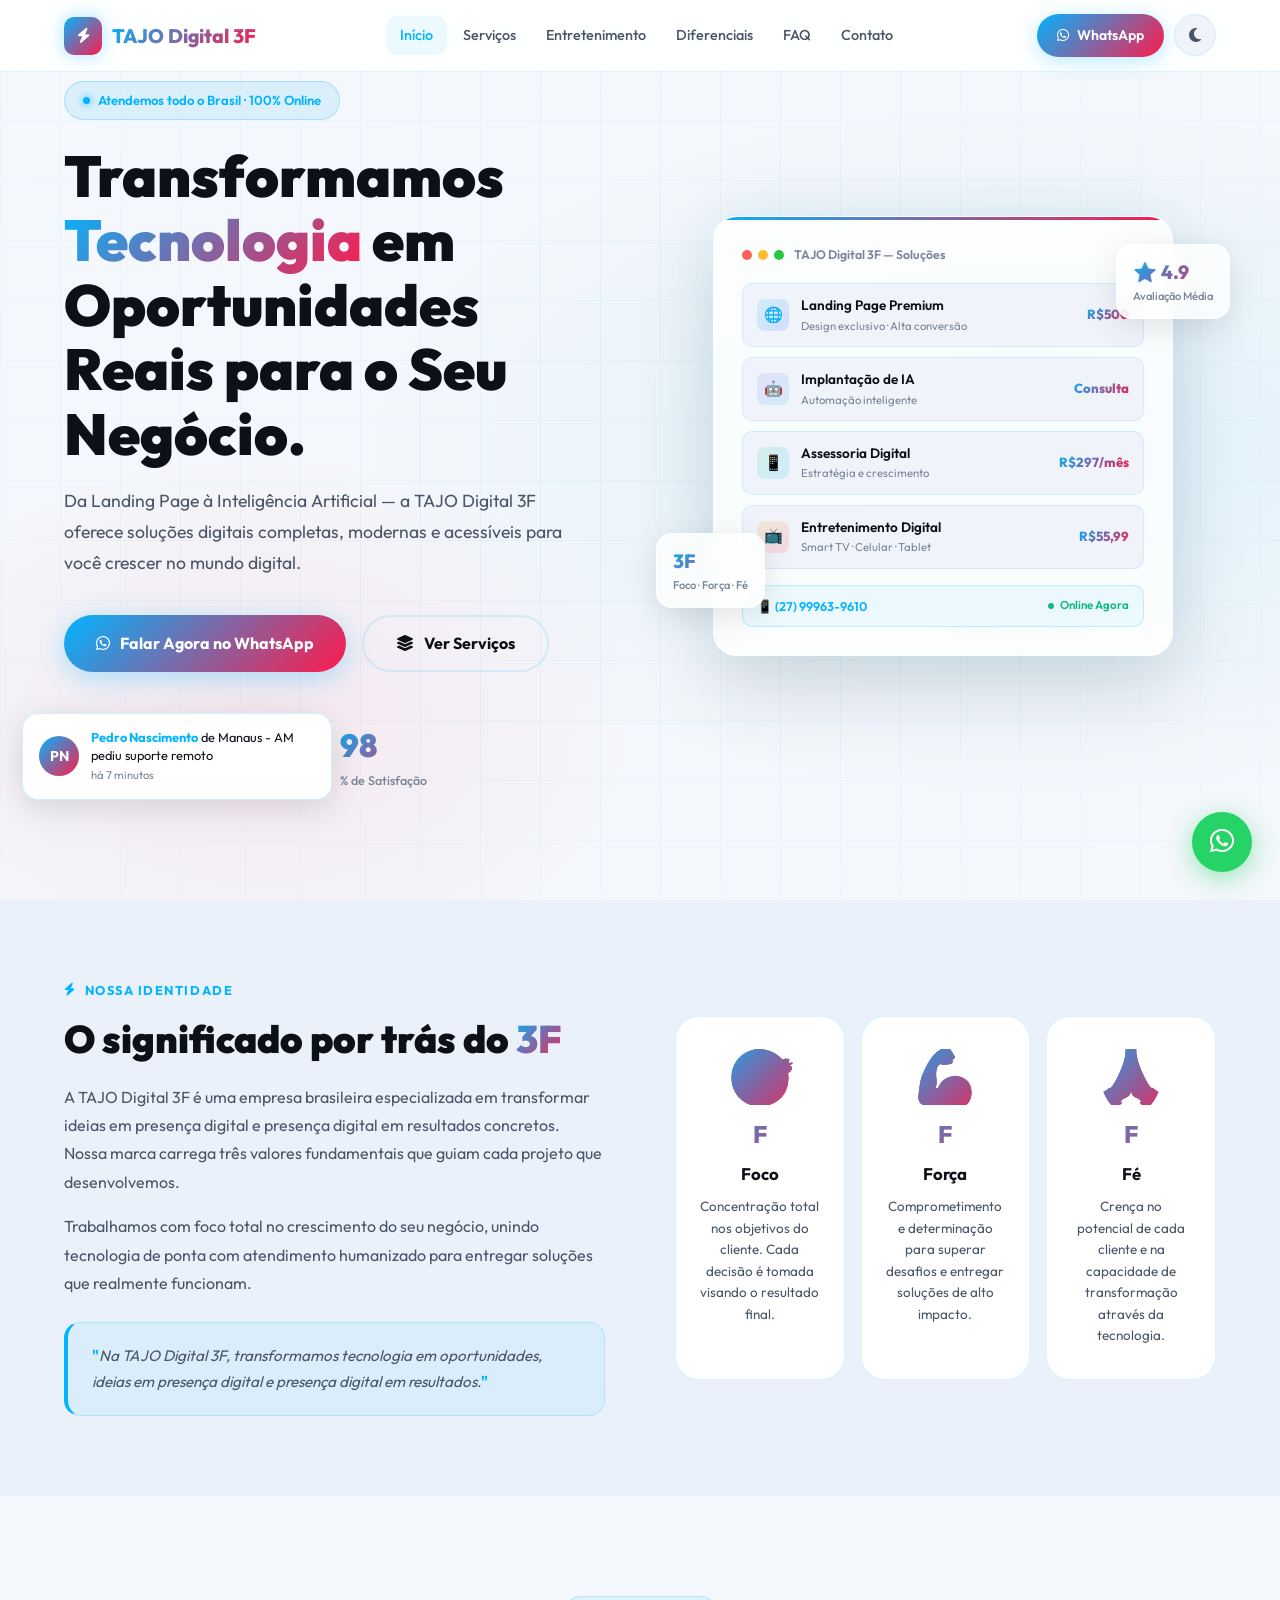
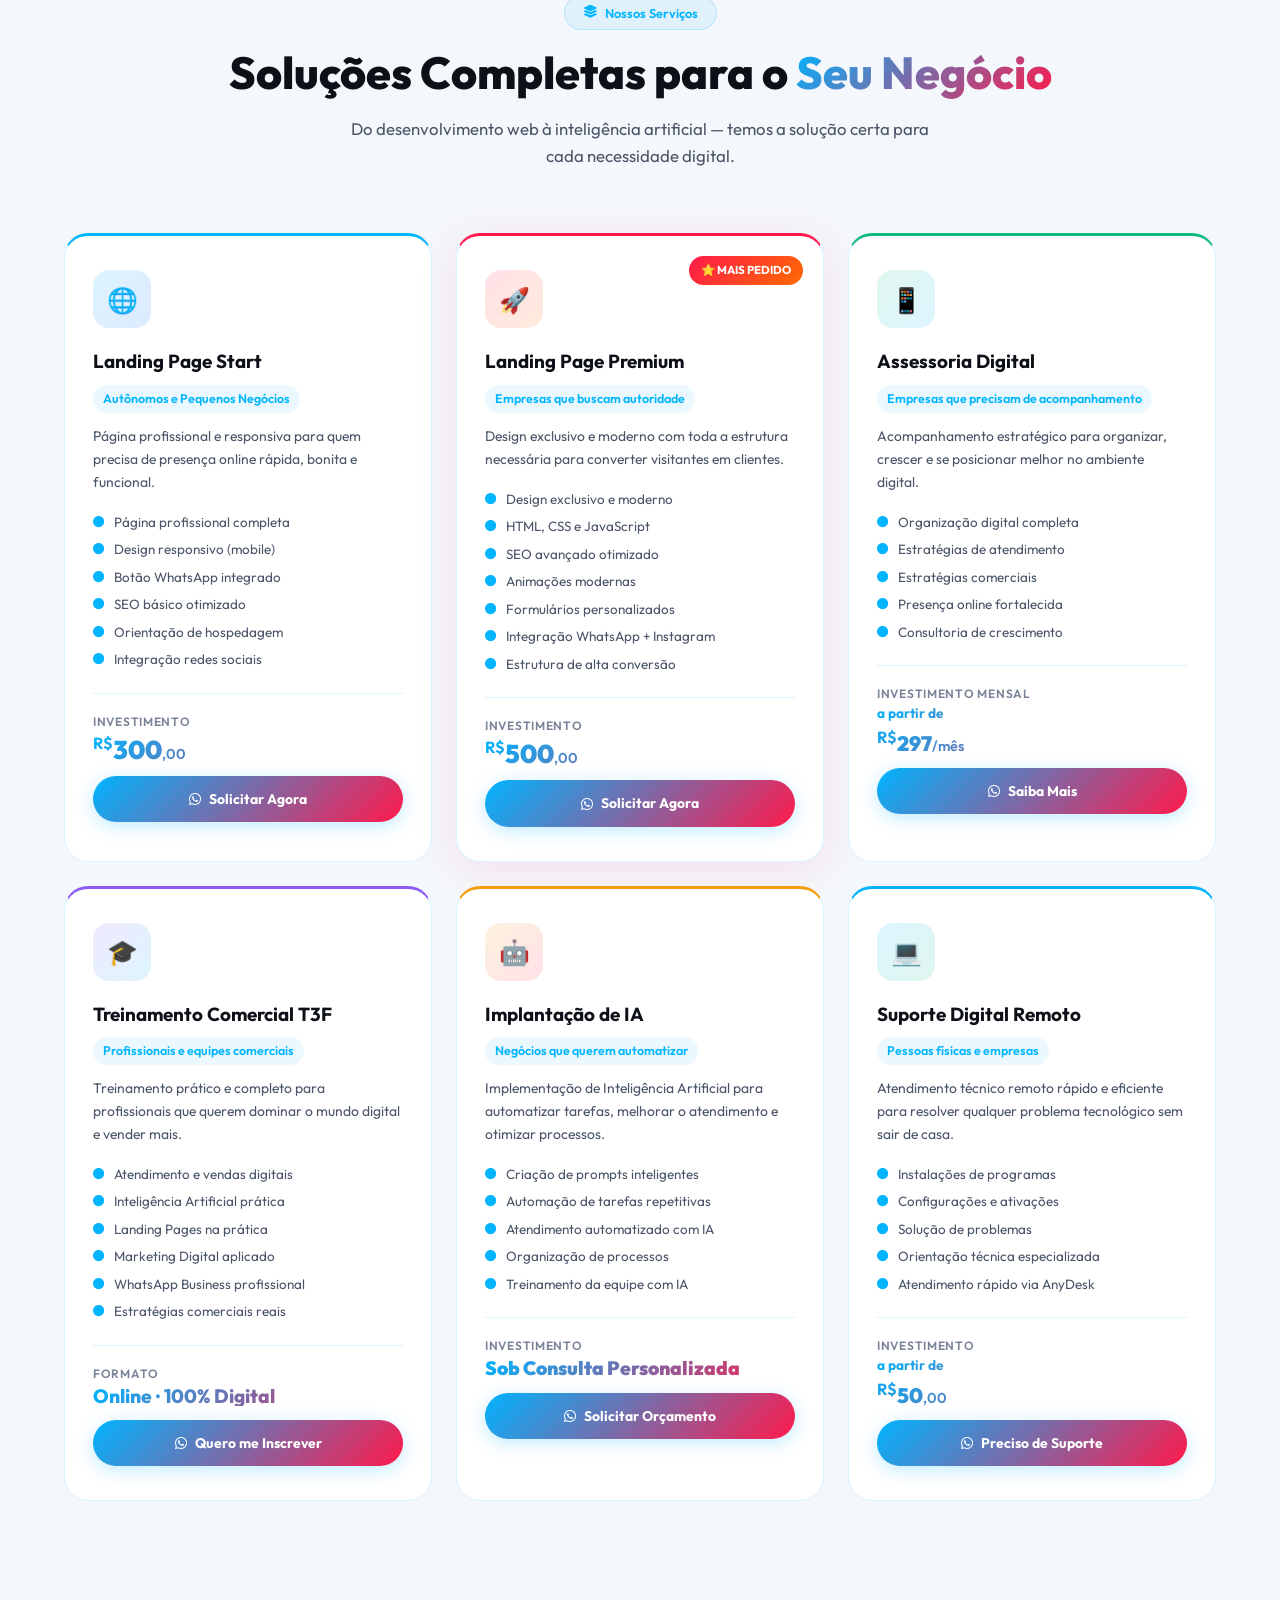
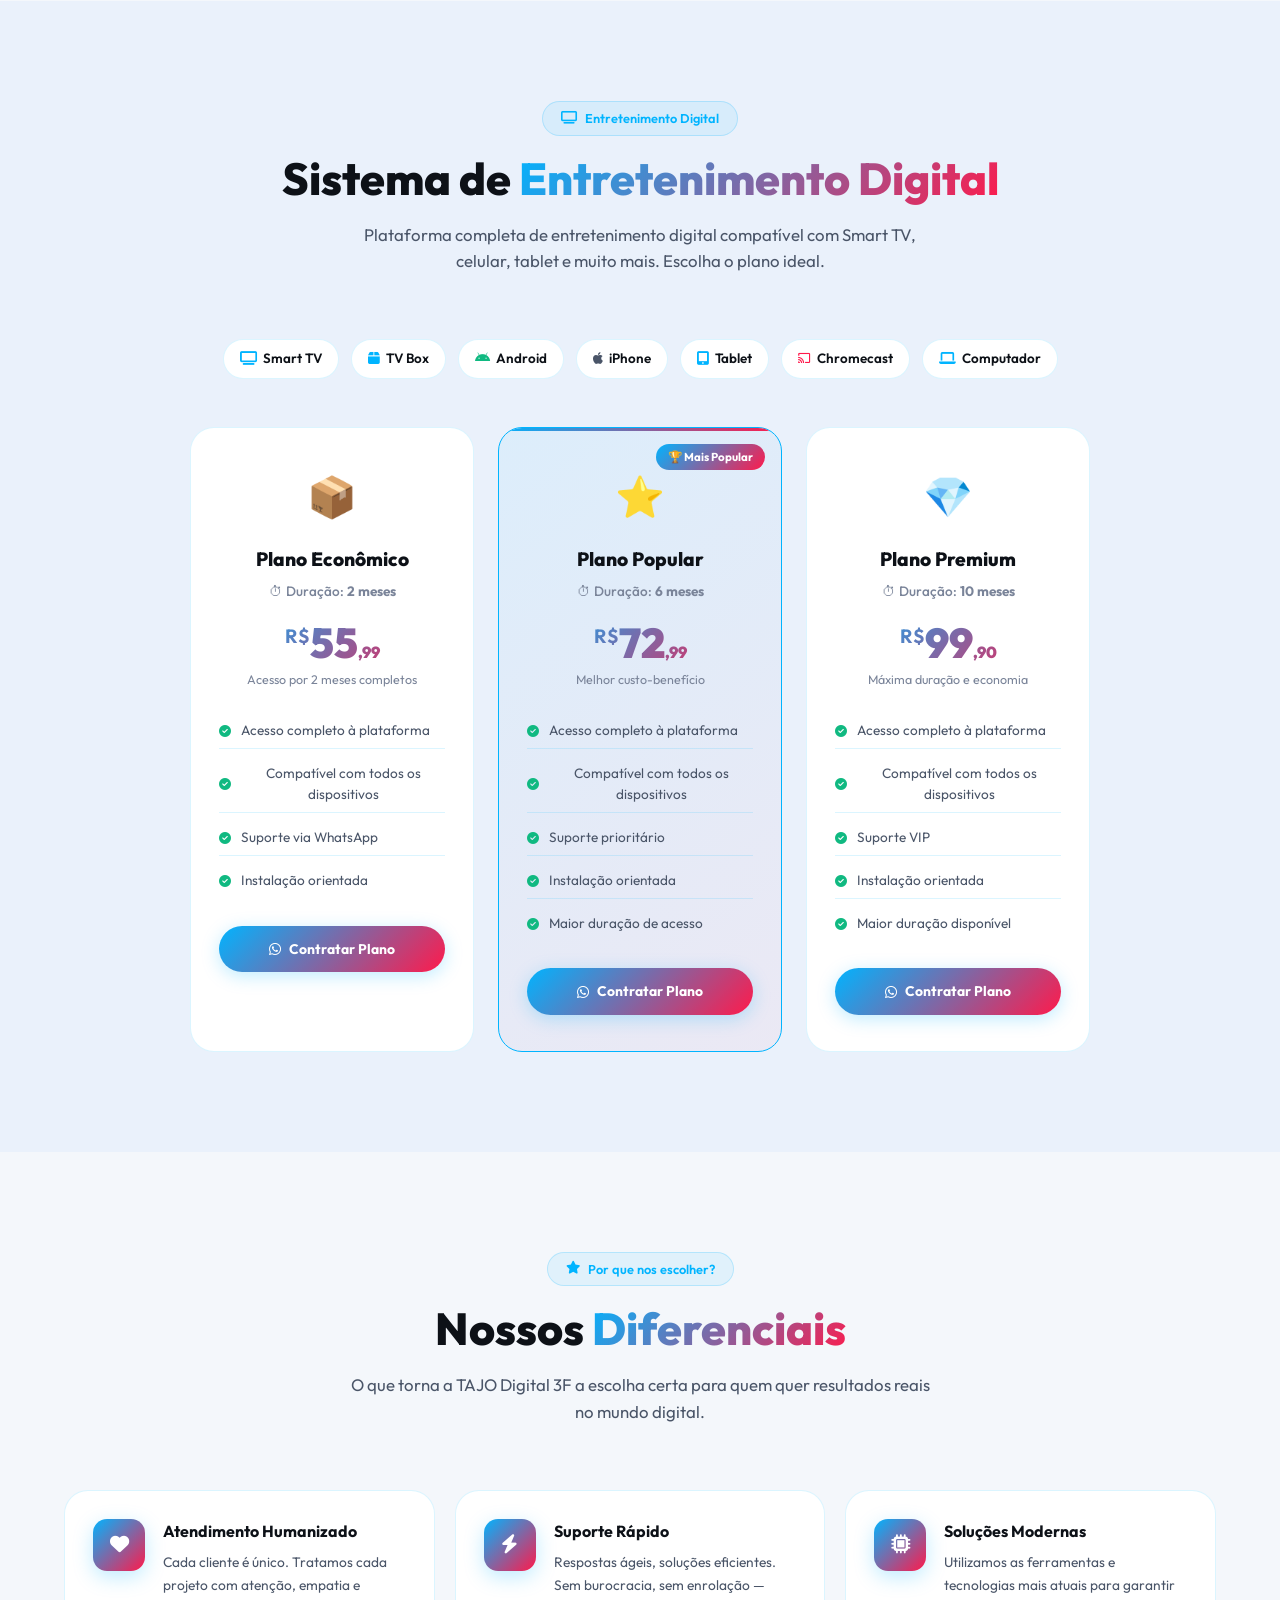
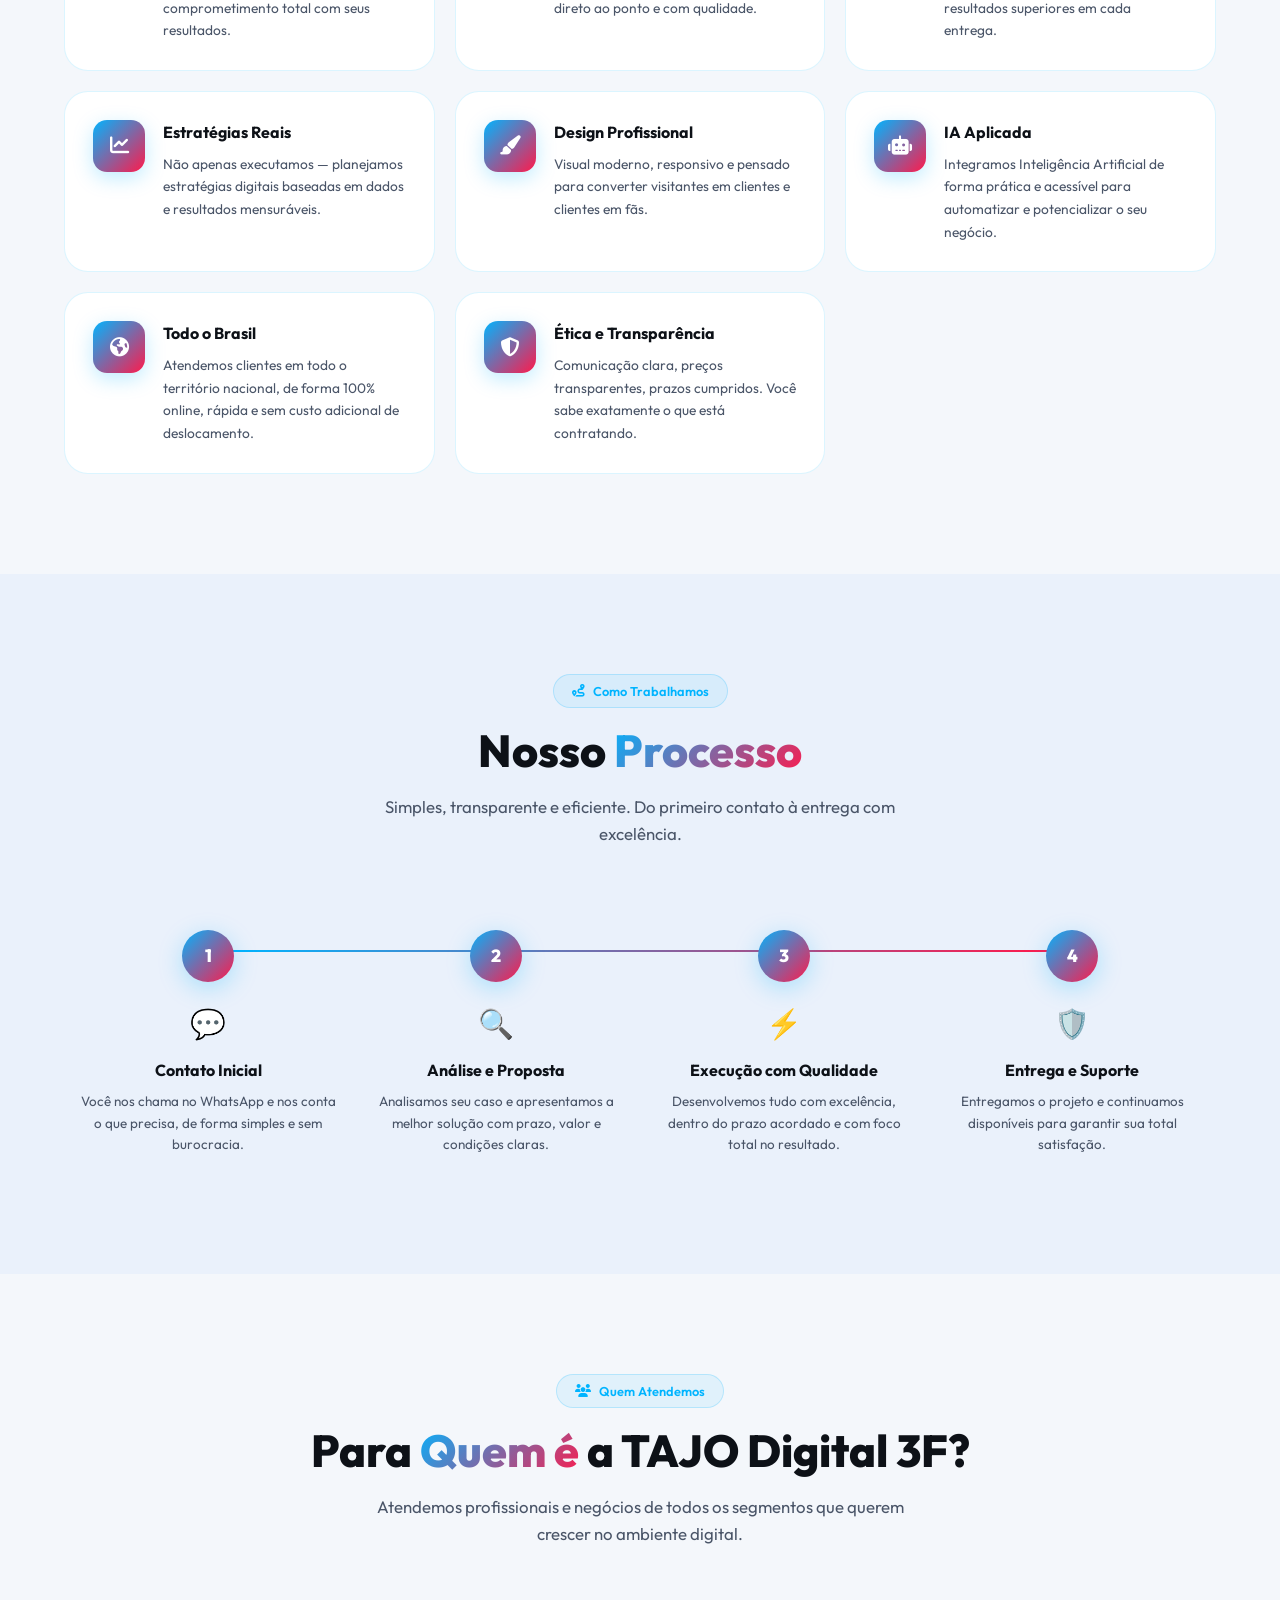
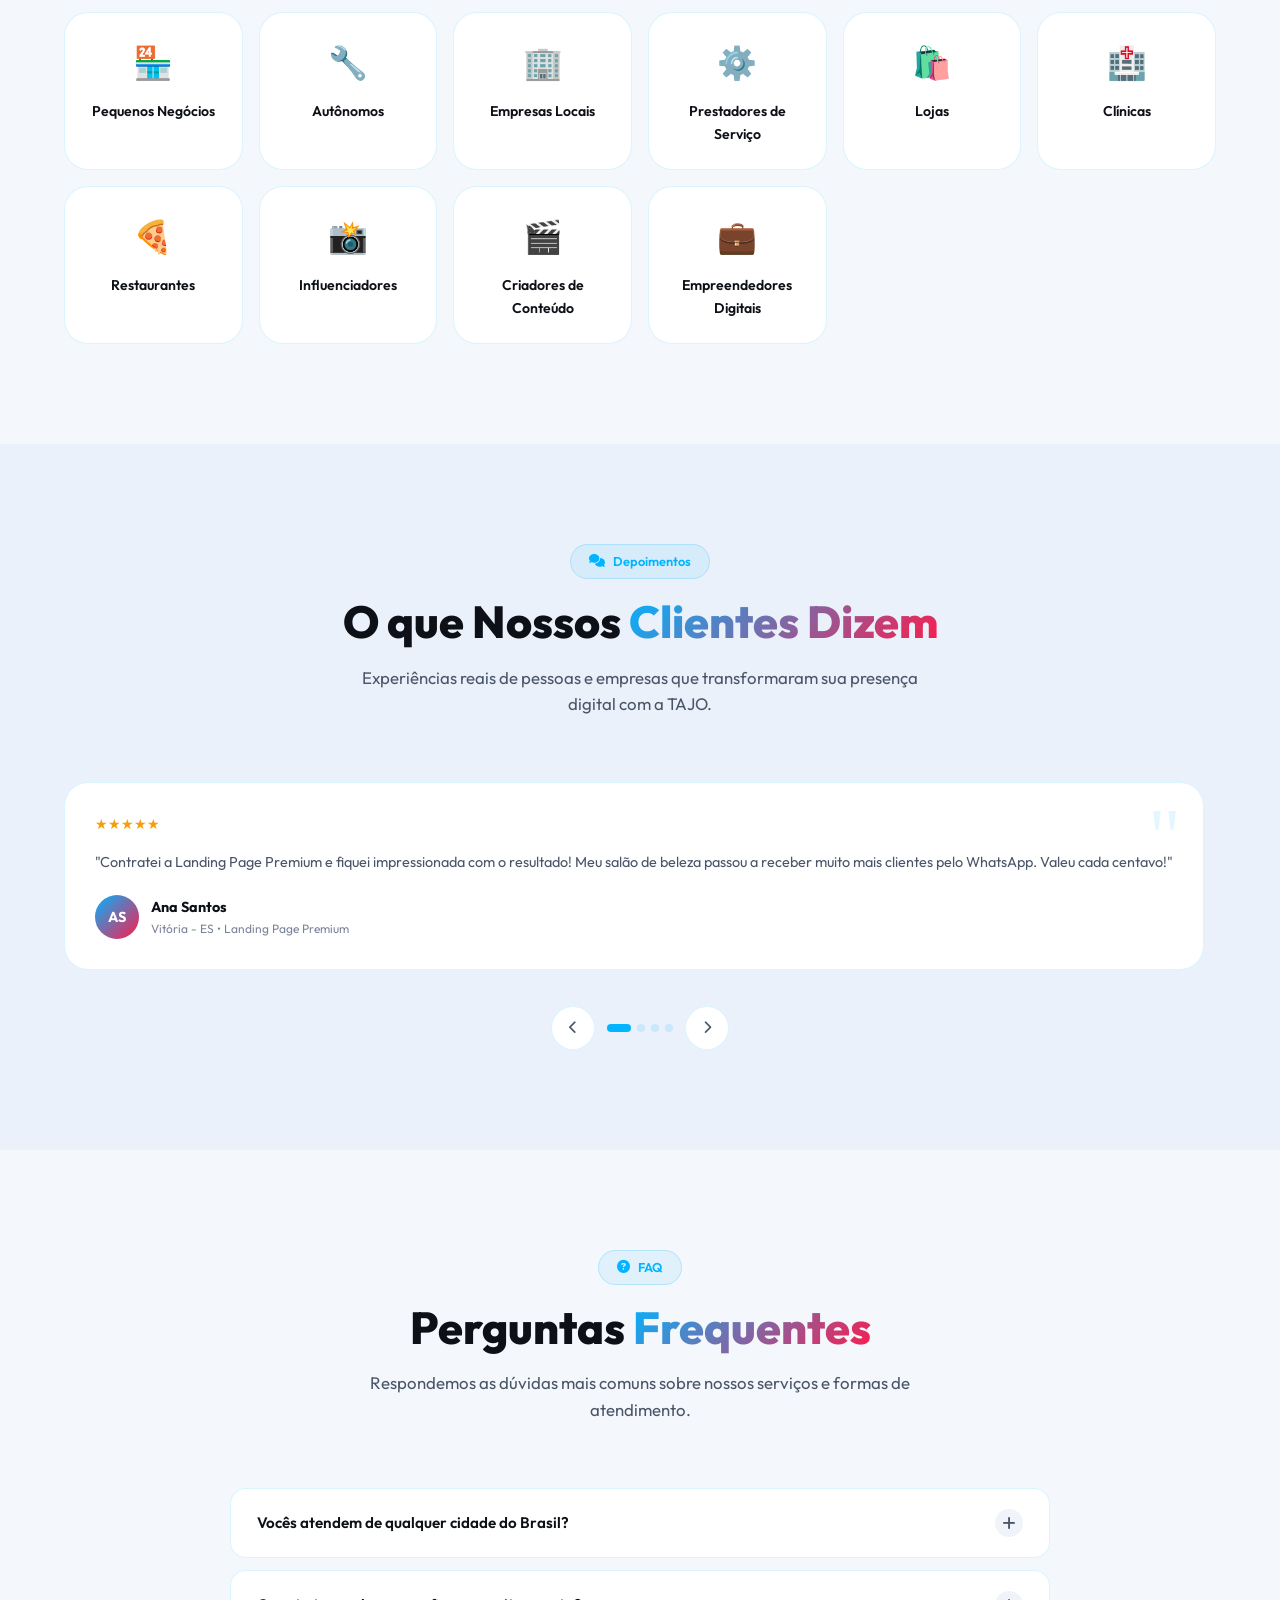
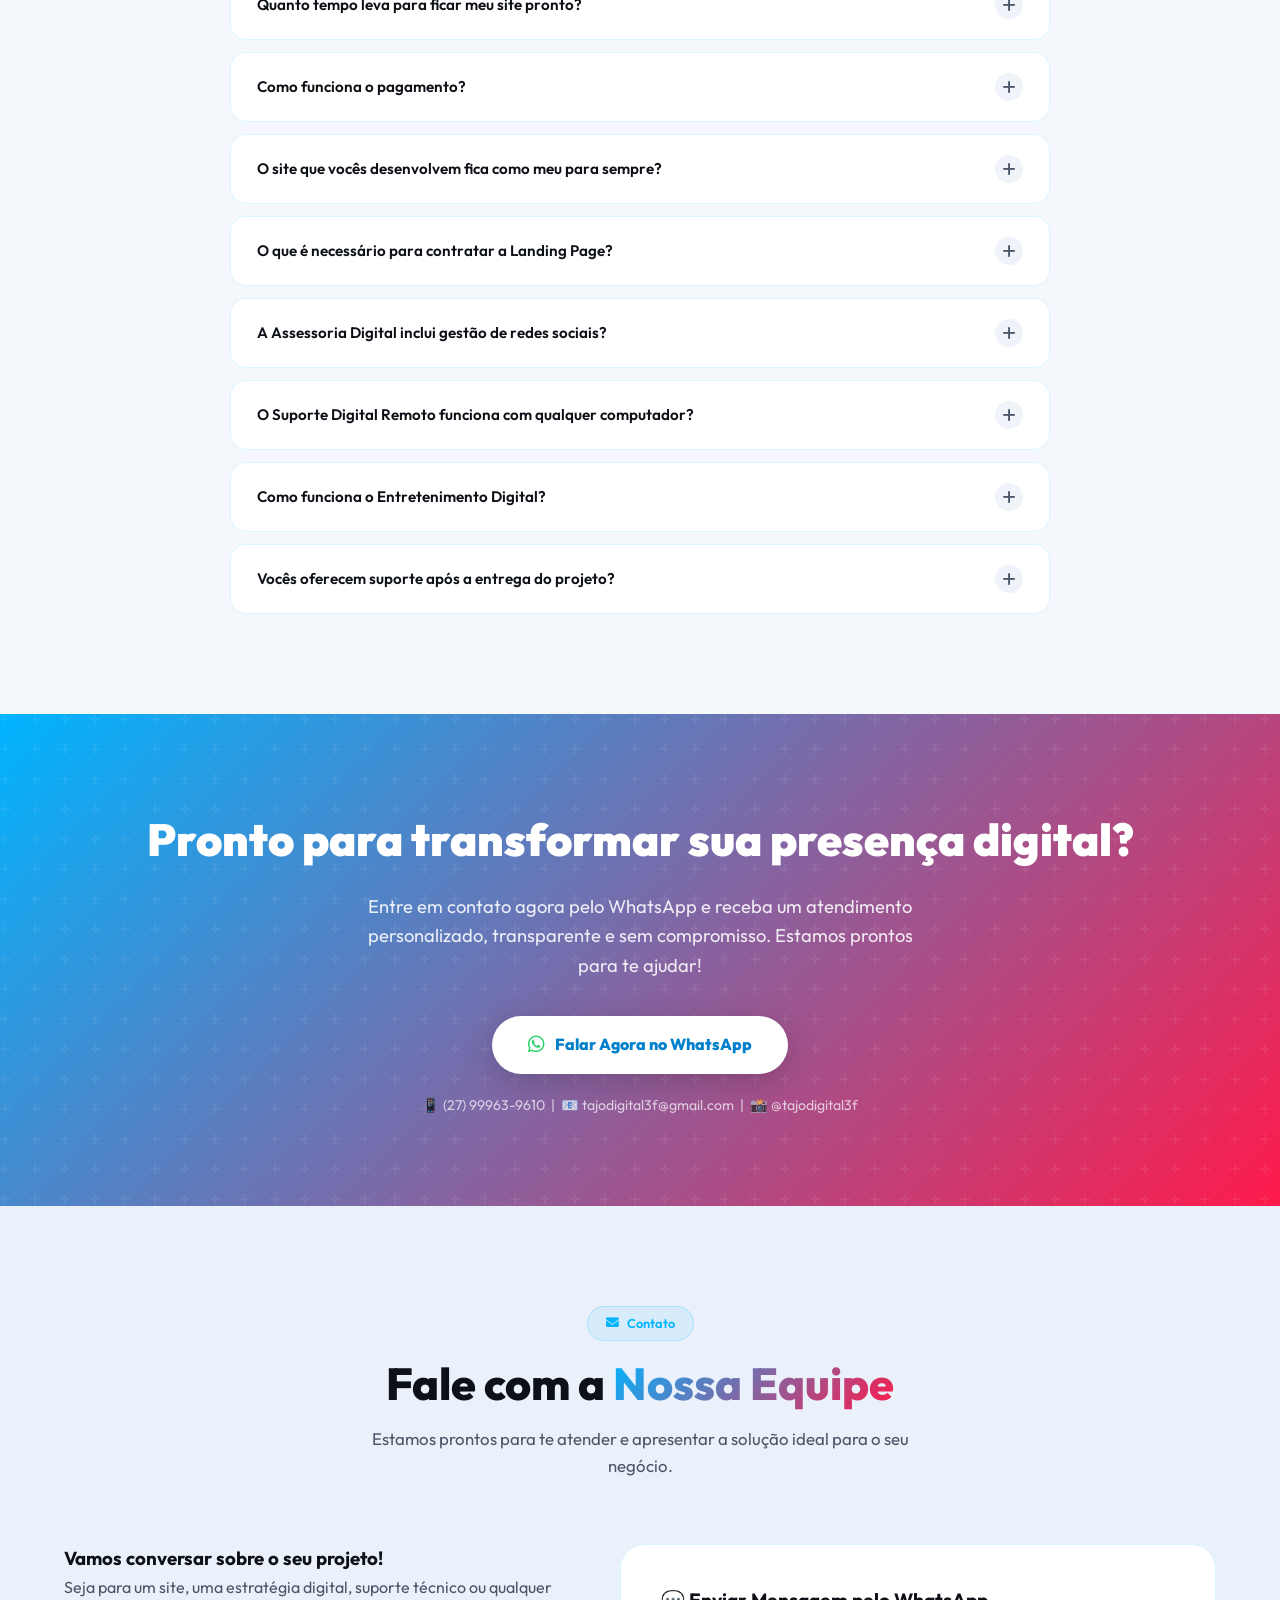
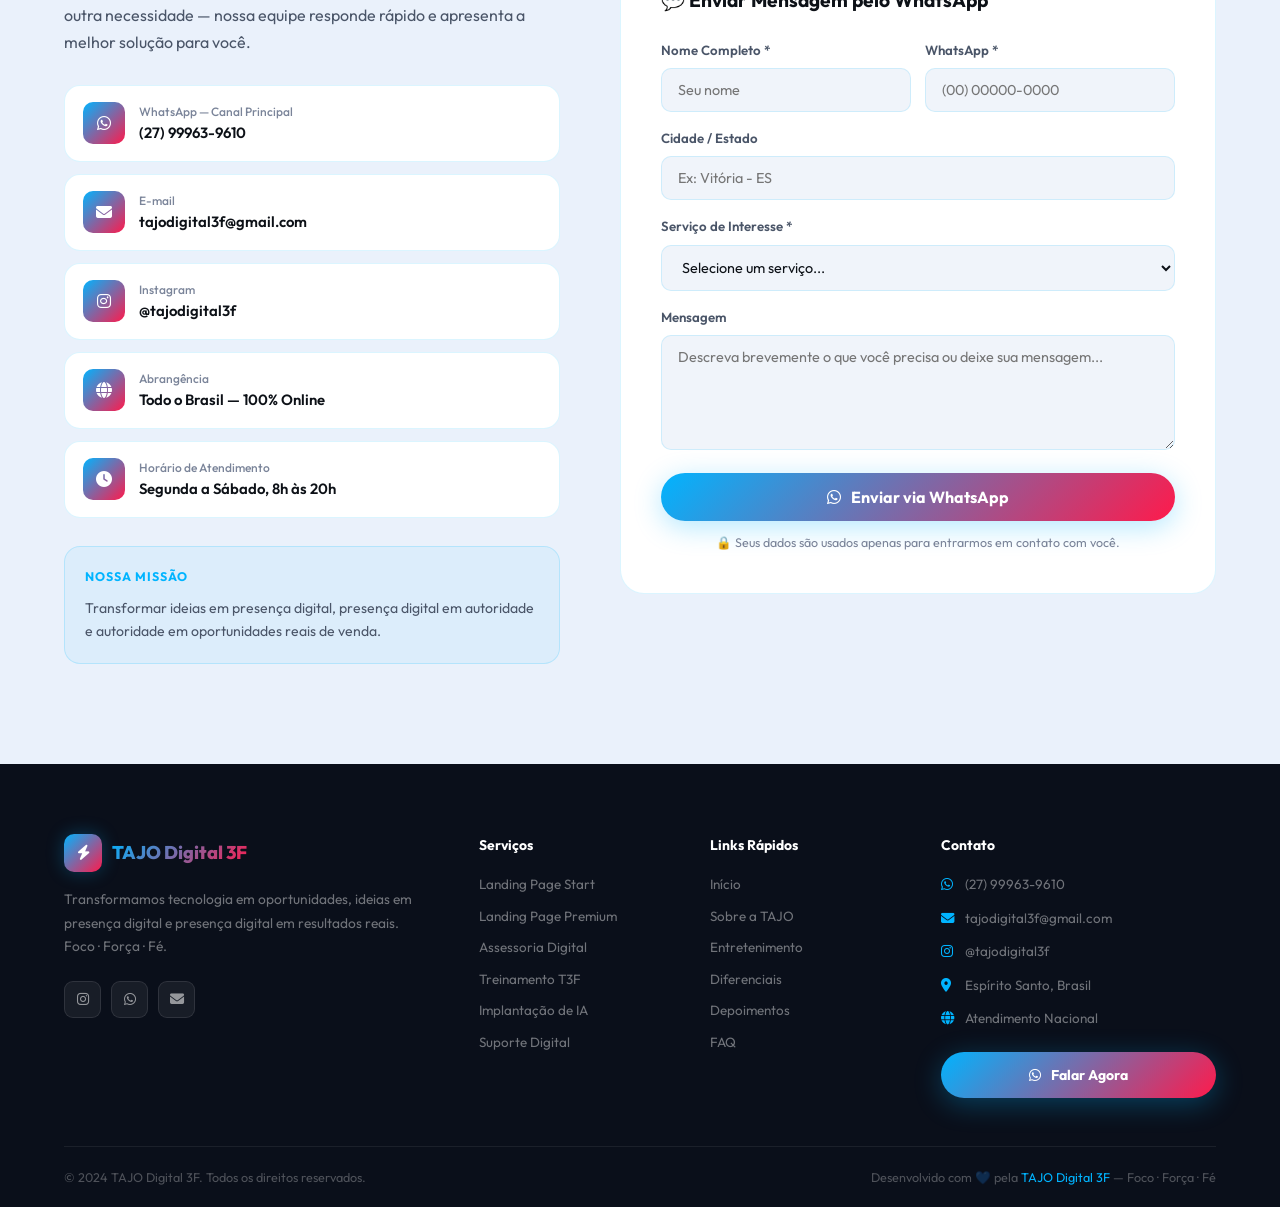
==== index.html @ 1b3ad340 "Update index.html" ====
<!DOCTYPE html>
<html lang="pt-BR" data-theme="light">
<head>
<meta charset="UTF-8">
<meta name="viewport" content="width=device-width, initial-scale=1.0">
<meta name="description" content="TAJO Digital 3F — Landing Pages, Assessoria Digital, IA, Suporte e Entretenimento Digital. Transformamos tecnologia em oportunidades reais para o seu negócio.">
<meta name="keywords" content="landing page profissional, assessoria digital, inteligência artificial, suporte remoto, TAJO Digital 3F, marketing digital, WhatsApp Business, treinamento comercial">
<meta name="author" content="TAJO Digital 3F">
<meta property="og:title" content="TAJO Digital 3F — Soluções Digitais Premium">
<meta property="og:description" content="Transformamos tecnologia em oportunidades, ideias em presença digital e presença digital em resultados.">
<meta property="og:type" content="website">
<meta name="theme-color" content="#00b4ff">
<title>TAJO Digital 3F — Transformamos Tecnologia em Oportunidades</title>
<link rel="preconnect" href="https://fonts.googleapis.com">
<link rel="preconnect" href="https://fonts.gstatic.com" crossorigin>
<link href="https://fonts.googleapis.com/css2?family=Outfit:wght@300;400;500;600;700;800;900&family=Space+Grotesk:wght@400;500;600;700&display=swap" rel="stylesheet">
<link rel="stylesheet" href="https://cdnjs.cloudflare.com/ajax/libs/font-awesome/6.5.0/css/all.min.css">
<style>
/* ============================================================
   TAJO DIGITAL 3F — COMPLETE STYLESHEET
   ============================================================ */
:root {
  --blue:#00b4ff; --blue-l:#40cbff; --blue-d:#0080cc;
  --red:#ff1a4b; --red-l:#ff5575;
  --green:#10b981; --purple:#8b5cf6; --amber:#f59e0b;
  --grad:linear-gradient(135deg,#00b4ff 0%,#ff1a4b 100%);
  --grad-b:linear-gradient(135deg,#00b4ff 0%,#0056ff 100%);
  --font:'Outfit',sans-serif; --font2:'Space Grotesk',sans-serif;
  --r:16px; --r-sm:10px; --r-lg:24px; --r-xl:36px;
  --trans:all .35s cubic-bezier(.4,0,.2,1);
  --nav-h:72px;
  --shadow:0 8px 32px rgba(0,0,0,.10);
  --shadow-lg:0 24px 64px rgba(0,0,0,.15);
}
[data-theme="light"]{
  --bg:#f4f7fb; --bg2:#eaf1fb; --bg3:#e0eaf8;
  --surface:#fff; --surface2:#f0f4fa;
  --text:#0d1117; --text2:#4a5568; --text3:#7a8499;
  --border:rgba(0,180,255,.14); --border2:rgba(0,0,0,.07);
  --glass:rgba(255,255,255,.78); --glass-b:rgba(255,255,255,.94);
  --nav:rgba(255,255,255,.9);
  --card:#fff; --footer:#0a0f1a; --input:#f0f4fa;
}
[data-theme="dark"]{
  --bg:#080c14; --bg2:#0c1220; --bg3:#101928;
  --surface:#111827; --surface2:#1a2236;
  --text:#f0f6ff; --text2:#a0b3cc; --text3:#607090;
  --border:rgba(0,180,255,.18); --border2:rgba(255,255,255,.06);
  --glass:rgba(17,24,39,.80); --glass-b:rgba(0,180,255,.22);
  --nav:rgba(8,12,20,.94);
  --card:#111827; --footer:#040709; --input:#1a2236;
}
*,*::before,*::after{box-sizing:border-box;margin:0;padding:0}
html{scroll-behavior:smooth}
body{font-family:var(--font);background:var(--bg);color:var(--text);line-height:1.6;transition:background .4s,color .4s;overflow-x:hidden}
a{text-decoration:none;color:inherit}
img{max-width:100%}
ul{list-style:none}
section{padding:100px 0}
.container{max-width:1200px;margin:0 auto;padding:0 24px}
::-webkit-scrollbar{width:6px}
::-webkit-scrollbar-track{background:var(--bg2)}
::-webkit-scrollbar-thumb{background:var(--grad);border-radius:99px}
.g-text{background:var(--grad);-webkit-background-clip:text;-webkit-text-fill-color:transparent;background-clip:text}

/* --- LOADING --- */
#loading{position:fixed;inset:0;background:var(--bg);display:flex;align-items:center;justify-content:center;z-index:9999;transition:opacity .6s,visibility .6s}
#loading.gone{opacity:0;visibility:hidden;pointer-events:none}
.loader-box{text-align:center}
.loader-brand{font-size:2.2rem;font-weight:900;background:var(--grad);-webkit-background-clip:text;-webkit-text-fill-color:transparent;background-clip:text;margin-bottom:10px;animation:pulsate 1.2s ease-in-out infinite}
.loader-tag{font-size:.8rem;color:var(--text3);font-weight:600;letter-spacing:.12em;text-transform:uppercase;margin-bottom:30px}
.loader-bar{width:220px;height:4px;background:var(--surface2);border-radius:99px;overflow:hidden;margin:0 auto}
.loader-fill{height:100%;background:var(--grad);border-radius:99px;animation:fillbar 1.5s ease-in-out forwards}
@keyframes fillbar{from{width:0}to{width:100%}}
@keyframes pulsate{0%,100%{opacity:1}50%{opacity:.5}}

/* --- NAVBAR --- */
#navbar{position:fixed;top:0;left:0;right:0;height:var(--nav-h);background:var(--nav);backdrop-filter:blur(20px);-webkit-backdrop-filter:blur(20px);border-bottom:1px solid var(--border);z-index:1000;transition:var(--trans)}
#navbar.scrolled{box-shadow:0 4px 30px rgba(0,180,255,.10)}
.nav-inner{height:100%;display:flex;align-items:center;justify-content:space-between}
.nav-logo{display:flex;align-items:center;gap:10px;font-weight:800;font-size:1.22rem}
.nav-logo-icon{width:38px;height:38px;background:var(--grad);border-radius:10px;display:flex;align-items:center;justify-content:center;color:#fff;font-size:.95rem;box-shadow:0 0 18px rgba(0,180,255,.35)}
.nav-logo-text{background:var(--grad);-webkit-background-clip:text;-webkit-text-fill-color:transparent;background-clip:text}
.nav-links{display:flex;align-items:center;gap:2px}
.nav-links a{padding:8px 14px;border-radius:var(--r-sm);font-weight:500;font-size:.9rem;color:var(--text2);transition:var(--trans)}
.nav-links a:hover{color:var(--blue);background:rgba(0,180,255,.07)}
.nav-actions{display:flex;align-items:center;gap:10px}
.btn-nav-wa{display:flex;align-items:center;gap:8px;padding:10px 20px;background:var(--grad);color:#fff;border-radius:50px;font-weight:600;font-size:.88rem;box-shadow:0 4px 20px rgba(0,180,255,.28);transition:var(--trans)}
.btn-nav-wa:hover{transform:translateY(-2px);box-shadow:0 8px 30px rgba(0,180,255,.45)}
#theme-toggle{width:42px;height:42px;background:var(--surface2);border:1px solid var(--border);border-radius:50%;display:flex;align-items:center;justify-content:center;cursor:pointer;color:var(--text2);font-size:1rem;transition:var(--trans)}
#theme-toggle:hover{background:rgba(0,180,255,.12);color:var(--blue)}
.hamburger{display:none;flex-direction:column;gap:5px;cursor:pointer;padding:6px;background:none;border:none}
.hamburger span{display:block;width:24px;height:2px;background:var(--text);border-radius:99px;transition:var(--trans)}
.hamburger.open span:nth-child(1){transform:translateY(7px) rotate(45deg)}
.hamburger.open span:nth-child(2){opacity:0}
.hamburger.open span:nth-child(3){transform:translateY(-7px) rotate(-45deg)}
#mobile-nav{display:none;position:fixed;top:var(--nav-h);left:0;right:0;background:var(--nav);backdrop-filter:blur(20px);border-bottom:1px solid var(--border);padding:16px 24px 24px;z-index:999;flex-direction:column;gap:4px}
#mobile-nav.open{display:flex}
#mobile-nav a{padding:12px 16px;border-radius:var(--r-sm);font-weight:500;color:var(--text2);transition:var(--trans)}
#mobile-nav a:hover{color:var(--blue);background:rgba(0,180,255,.08)}

/* --- BUTTONS --- */
.btn-primary{display:inline-flex;align-items:center;gap:10px;padding:14px 32px;background:var(--grad);color:#fff;border-radius:50px;font-weight:700;font-size:1rem;box-shadow:0 6px 28px rgba(0,180,255,.30);transition:var(--trans);border:none;cursor:pointer;font-family:var(--font)}
.btn-primary:hover{transform:translateY(-3px);box-shadow:0 14px 40px rgba(0,180,255,.45)}
.btn-outline{display:inline-flex;align-items:center;gap:10px;padding:14px 32px;background:transparent;color:var(--text);border:2px solid var(--border);border-radius:50px;font-weight:700;font-size:1rem;transition:var(--trans);cursor:pointer;font-family:var(--font)}
.btn-outline:hover{border-color:var(--blue);color:var(--blue);background:rgba(0,180,255,.06);transform:translateY(-3px)}
.btn-white{display:inline-flex;align-items:center;gap:10px;padding:16px 36px;background:#fff;color:#0080cc;border-radius:50px;font-weight:800;font-size:1rem;box-shadow:0 8px 30px rgba(0,0,0,.18);transition:var(--trans)}
.btn-white:hover{transform:translateY(-3px);box-shadow:0 16px 40px rgba(0,0,0,.28)}

/* --- SECTION HEADER --- */
.section-header{text-align:center;margin-bottom:64px}
.sec-tag{display:inline-flex;align-items:center;gap:8px;padding:6px 18px;background:rgba(0,180,255,.08);border:1px solid rgba(0,180,255,.2);border-radius:50px;font-size:.8rem;font-weight:600;color:var(--blue);margin-bottom:16px}
.sec-title{font-size:clamp(1.8rem,3.5vw,2.8rem);font-weight:800;line-height:1.2;margin-bottom:16px}
.sec-sub{font-size:1.05rem;color:var(--text2);max-width:580px;margin:0 auto}

/* ============================================================
   HERO
   ============================================================ */
#inicio{min-height:100vh;padding-top:var(--nav-h);display:flex;align-items:center;background:var(--bg);position:relative;overflow:hidden}
.hero-bg{position:absolute;inset:0;background:radial-gradient(ellipse 80% 60% at 80% 50%,rgba(0,180,255,.09) 0%,transparent 65%),radial-gradient(ellipse 50% 50% at 20% 80%,rgba(255,26,75,.07) 0%,transparent 60%);pointer-events:none}
.hero-grid-bg{position:absolute;inset:0;background-image:linear-gradient(rgba(0,180,255,.05) 1px,transparent 1px),linear-gradient(90deg,rgba(0,180,255,.05) 1px,transparent 1px);background-size:60px 60px;mask-image:radial-gradient(ellipse 80% 80% at 50% 50%,#000 40%,transparent 100%);-webkit-mask-image:radial-gradient(ellipse 80% 80% at 50% 50%,#000 40%,transparent 100%)}
.hero-inner{display:grid;grid-template-columns:1fr 1fr;gap:60px;align-items:center;position:relative;z-index:2;width:100%}
.hero-badge{display:inline-flex;align-items:center;gap:8px;padding:8px 18px;background:rgba(0,180,255,.10);border:1px solid rgba(0,180,255,.25);border-radius:50px;font-size:.82rem;font-weight:600;color:var(--blue);margin-bottom:24px;animation:fadeInDown .8s ease forwards}
.hero-badge .dot{width:7px;height:7px;background:var(--blue);border-radius:50%;box-shadow:0 0 8px var(--blue);animation:blink 1.4s ease-in-out infinite}
@keyframes blink{0%,100%{opacity:1}50%{opacity:.3}}
.hero-title{font-size:clamp(2.2rem,4.5vw,3.7rem);font-weight:900;line-height:1.12;margin-bottom:20px;animation:fadeInUp .9s .1s ease both}
.hero-sub{font-size:1.1rem;color:var(--text2);max-width:520px;margin-bottom:36px;animation:fadeInUp .9s .2s ease both;line-height:1.75}
.hero-btns{display:flex;gap:16px;flex-wrap:wrap;margin-bottom:48px;animation:fadeInUp .9s .3s ease both}
.hero-stats{display:flex;gap:30px;animation:fadeInUp .9s .4s ease both}
.hero-stat .num{font-size:2rem;font-weight:900;background:var(--grad);-webkit-background-clip:text;-webkit-text-fill-color:transparent;background-clip:text}
.hero-stat .lbl{font-size:.78rem;color:var(--text3);font-weight:500}
.hero-visual{position:relative;display:flex;align-items:center;justify-content:center;animation:fadeInRight 1s .2s ease both}
.hvc{width:100%;max-width:460px;background:var(--glass);backdrop-filter:blur(20px);border:1px solid var(--glass-b);border-radius:var(--r-lg);padding:28px;box-shadow:0 30px 80px rgba(0,0,0,.12),0 0 60px rgba(0,180,255,.07);position:relative;overflow:hidden}
.hvc::before{content:'';position:absolute;top:0;left:0;right:0;height:3px;background:var(--grad)}
.hvc-hdr{display:flex;align-items:center;gap:10px;margin-bottom:18px}
.hvc-dots{display:flex;gap:6px}
.hvc-dot{width:10px;height:10px;border-radius:50%}
.hvc-dot:nth-child(1){background:#ff5f57}.hvc-dot:nth-child(2){background:#febc2e}.hvc-dot:nth-child(3){background:#28c840}
.hvc-label{font-size:.77rem;color:var(--text3);font-weight:600}
.hvc-svcs{display:flex;flex-direction:column;gap:10px}
.hvc-svc{display:flex;align-items:center;gap:12px;padding:11px 14px;background:var(--surface2);border:1px solid var(--border);border-radius:var(--r-sm);transition:var(--trans)}
.hvc-svc:hover{border-color:var(--blue);transform:translateX(4px)}
.hvc-ico{width:32px;height:32px;border-radius:8px;display:flex;align-items:center;justify-content:center;font-size:.95rem;flex-shrink:0}
.hvc-name{font-size:.85rem;font-weight:600}
.hvc-sdesc{font-size:.71rem;color:var(--text3)}
.hvc-price{margin-left:auto;font-size:.82rem;font-weight:800;background:var(--grad);-webkit-background-clip:text;-webkit-text-fill-color:transparent;background-clip:text;flex-shrink:0}
.hvc-foot{margin-top:16px;display:flex;align-items:center;justify-content:space-between;padding:10px 14px;background:rgba(0,180,255,.06);border:1px solid rgba(0,180,255,.2);border-radius:var(--r-sm)}
.hvc-foot-text{font-size:.79rem;font-weight:600;color:var(--blue)}
.hvc-online{display:flex;align-items:center;gap:6px;font-size:.72rem;color:#10b981;font-weight:600}
.hvc-online .dot{width:6px;height:6px;background:#10b981;border-radius:50%;animation:blink 1.2s infinite}
.float-el{position:absolute;background:var(--glass);backdrop-filter:blur(12px);border:1px solid var(--glass-b);border-radius:var(--r);padding:12px 16px;box-shadow:var(--shadow)}
.float-el:nth-child(2){top:28px;right:-14px;animation:floatUD 4s ease-in-out infinite}
.float-el:nth-child(3){bottom:48px;left:-14px;animation:floatUD 4s ease-in-out infinite reverse}
.fval{font-size:1.2rem;font-weight:800;background:var(--grad);-webkit-background-clip:text;-webkit-text-fill-color:transparent;background-clip:text}
.flbl{font-size:.7rem;color:var(--text3);font-weight:500}
@keyframes floatUD{0%,100%{transform:translateY(0)}50%{transform:translateY(-12px)}}

/* ============================================================
   3F BRAND VALUES
   ============================================================ */
#marca{padding:80px 0;background:var(--bg2)}
.marca-inner{display:grid;grid-template-columns:1fr 1fr;gap:70px;align-items:center}
.marca-text .eyebrow{font-size:.8rem;font-weight:700;text-transform:uppercase;letter-spacing:.12em;color:var(--blue);margin-bottom:16px;display:flex;align-items:center;gap:8px}
.marca-text h2{font-size:clamp(1.8rem,3vw,2.6rem);font-weight:900;line-height:1.2;margin-bottom:20px}
.marca-text p{font-size:1rem;color:var(--text2);line-height:1.78;margin-bottom:16px}
.frase-inst{margin-top:24px;padding:20px 24px;background:rgba(0,180,255,.07);border:1px solid rgba(0,180,255,.18);border-left:4px solid var(--blue);border-radius:var(--r);font-size:.95rem;font-style:italic;color:var(--text2);line-height:1.7}
.frase-inst span{color:var(--blue);font-weight:700;font-style:normal}
.tres-f-grid{display:grid;grid-template-columns:repeat(3,1fr);gap:16px}
.tres-f-card{background:var(--card);border:1px solid var(--border);border-radius:var(--r-lg);padding:32px 24px;text-align:center;transition:var(--trans);position:relative;overflow:hidden}
.tres-f-card::before{content:'';position:absolute;inset:0;background:var(--grad);opacity:0;transition:opacity .4s}
.tres-f-card:hover::before{opacity:.04}
.tres-f-card:hover{transform:translateY(-6px);box-shadow:0 20px 60px rgba(0,180,255,.12);border-color:rgba(0,180,255,.4)}
.tf-num{font-size:3.5rem;font-weight:900;line-height:1;margin-bottom:10px;background:var(--grad);-webkit-background-clip:text;-webkit-text-fill-color:transparent;background-clip:text}
.tf-letter{font-size:1.5rem;font-weight:800;margin-bottom:8px}
.tf-name{font-size:1.05rem;font-weight:700;margin-bottom:8px}
.tf-desc{font-size:.84rem;color:var(--text2)}

/* ============================================================
   SERVICES
   ============================================================ */
#servicos{background:var(--bg)}
.services-grid{display:grid;grid-template-columns:repeat(auto-fit,minmax(310px,1fr));gap:24px}
.svc-card{background:var(--card);border:1px solid var(--border);border-radius:var(--r-lg);padding:34px 28px;transition:var(--trans);position:relative;overflow:hidden}
.svc-card:hover{transform:translateY(-6px);box-shadow:0 20px 60px rgba(0,180,255,.12);border-color:rgba(0,180,255,.35)}
.svc-badge{position:absolute;top:20px;right:20px;padding:5px 12px;border-radius:50px;font-size:.72rem;font-weight:700;text-transform:uppercase}
.svc-ico{width:58px;height:58px;border-radius:16px;display:flex;align-items:center;justify-content:center;font-size:1.55rem;margin-bottom:18px}
.svc-name{font-size:1.18rem;font-weight:700;margin-bottom:8px}
.svc-ideal{font-size:.78rem;color:var(--blue);font-weight:600;margin-bottom:12px;padding:4px 10px;background:rgba(0,180,255,.08);border-radius:50px;display:inline-block}
.svc-desc{font-size:.87rem;color:var(--text2);margin-bottom:18px;line-height:1.65}
.svc-items{display:flex;flex-direction:column;gap:6px;margin-bottom:22px}
.svc-item{display:flex;align-items:center;gap:10px;font-size:.84rem;color:var(--text2)}
.svc-item i{color:var(--blue);font-size:.7rem;flex-shrink:0}
.svc-price{border-top:1px solid var(--border);padding-top:18px;margin-top:auto}
.svc-price-label{font-size:.75rem;color:var(--text3);font-weight:600;text-transform:uppercase;letter-spacing:.06em;margin-bottom:4px}
.svc-price-val{font-size:1.6rem;font-weight:900;background:var(--grad);-webkit-background-clip:text;-webkit-text-fill-color:transparent;background-clip:text;line-height:1;margin-bottom:14px}
.svc-price-val small{font-size:.9rem;font-weight:600}
.svc-price-val sup{font-size:1rem;font-weight:700}
.svc-cta-link{display:flex;align-items:center;justify-content:center;gap:8px;padding:12px 20px;background:var(--grad);color:#fff;border-radius:50px;font-weight:700;font-size:.87rem;transition:var(--trans);box-shadow:0 4px 18px rgba(0,180,255,.25)}
.svc-cta-link:hover{transform:translateY(-2px);box-shadow:0 8px 28px rgba(0,180,255,.4)}

/* ============================================================
   ENTERTAINMENT PLANS
   ============================================================ */
#entretenimento{background:var(--bg2)}
.plans-grid{display:grid;grid-template-columns:repeat(3,1fr);gap:24px;max-width:900px;margin:0 auto}
.plan-card{background:var(--card);border:1px solid var(--border);border-radius:var(--r-lg);padding:36px 28px;text-align:center;transition:var(--trans);position:relative;overflow:hidden}
.plan-card.featured{border-color:var(--blue);background:linear-gradient(145deg,rgba(0,180,255,.06),rgba(255,26,75,.04));transform:scale(1.03)}
.plan-card.featured::before{content:'';position:absolute;top:0;left:0;right:0;height:3px;background:var(--grad)}
.plan-badge{position:absolute;top:16px;right:16px;background:var(--grad);color:#fff;padding:4px 12px;border-radius:50px;font-size:.72rem;font-weight:700}
.plan-card:hover{transform:translateY(-6px);box-shadow:0 20px 60px rgba(0,180,255,.12)}
.plan-card.featured:hover{transform:scale(1.03) translateY(-6px)}
.plan-icon{font-size:2.5rem;margin-bottom:16px}
.plan-name{font-size:1.2rem;font-weight:800;margin-bottom:6px}
.plan-period{font-size:.85rem;color:var(--text3);margin-bottom:20px;font-weight:500}
.plan-price{font-size:2.6rem;font-weight:900;background:var(--grad);-webkit-background-clip:text;-webkit-text-fill-color:transparent;background-clip:text;line-height:1;margin-bottom:6px}
.plan-price sup{font-size:1.2rem;font-weight:700}
.plan-price span{font-size:1rem}
.plan-sub{font-size:.78rem;color:var(--text3);margin-bottom:24px}
.plan-features{display:flex;flex-direction:column;gap:8px;margin-bottom:28px}
.plan-feature{display:flex;align-items:center;gap:10px;font-size:.85rem;color:var(--text2);padding:6px 0;border-bottom:1px solid var(--border)}
.plan-feature:last-child{border-bottom:none}
.plan-feature i{color:var(--green);font-size:.75rem;flex-shrink:0}
.plan-devices{display:flex;justify-content:center;flex-wrap:wrap;gap:8px;margin-bottom:22px}
.plan-dev{font-size:.75rem;color:var(--text3);background:var(--surface2);border:1px solid var(--border);border-radius:6px;padding:4px 8px;display:flex;align-items:center;gap:4px}
.plan-dev i{font-size:.7rem;color:var(--blue)}

/* ============================================================
   DIFERENCIAIS
   ============================================================ */
#diferenciais{background:var(--bg)}
.diffs-grid{display:grid;grid-template-columns:repeat(auto-fit,minmax(290px,1fr));gap:20px}
.diff-card{display:flex;align-items:flex-start;gap:18px;background:var(--card);border:1px solid var(--border);border-radius:var(--r-lg);padding:28px;transition:var(--trans)}
.diff-card:hover{transform:translateY(-4px);border-color:rgba(0,180,255,.38);box-shadow:0 14px 50px rgba(0,180,255,.10)}
.diff-icon{width:52px;height:52px;background:var(--grad);border-radius:14px;display:flex;align-items:center;justify-content:center;color:#fff;font-size:1.2rem;box-shadow:0 6px 20px rgba(0,180,255,.25);flex-shrink:0}
.diff-title{font-size:1rem;font-weight:700;margin-bottom:7px}
.diff-text{font-size:.86rem;color:var(--text2);line-height:1.65}

/* ============================================================
   PROCESSO
   ============================================================ */
#processo{background:var(--bg2)}
.process-grid{display:grid;grid-template-columns:repeat(4,1fr);gap:0;position:relative}
.process-grid::before{content:'';position:absolute;top:38px;left:calc(12.5% + 22px);right:calc(12.5% + 22px);height:2px;background:linear-gradient(90deg,var(--blue),var(--red))}
.process-step{display:flex;flex-direction:column;align-items:center;text-align:center;padding:18px 14px}
.step-num{width:52px;height:52px;background:var(--grad);border-radius:50%;display:flex;align-items:center;justify-content:center;color:#fff;font-weight:800;font-size:1.1rem;margin-bottom:18px;box-shadow:0 6px 24px rgba(0,180,255,.28);position:relative;z-index:1;transition:var(--trans)}
.process-step:hover .step-num{transform:scale(1.15);box-shadow:0 12px 30px rgba(0,180,255,.5)}
.step-icon{font-size:1.8rem;margin-bottom:12px}
.step-title{font-size:1rem;font-weight:700;margin-bottom:8px}
.step-text{font-size:.84rem;color:var(--text2)}

/* ============================================================
   PUBLICO-ALVO
   ============================================================ */
#publico{background:var(--bg)}
.publico-grid{display:grid;grid-template-columns:repeat(auto-fit,minmax(160px,1fr));gap:16px}
.pub-card{background:var(--card);border:1px solid var(--border);border-radius:var(--r-lg);padding:24px 16px;text-align:center;transition:var(--trans)}
.pub-card:hover{transform:translateY(-4px);border-color:var(--blue);box-shadow:0 12px 40px rgba(0,180,255,.10)}
.pub-icon{font-size:2rem;margin-bottom:12px}
.pub-name{font-size:.88rem;font-weight:600}

/* ============================================================
   DEPOIMENTOS
   ============================================================ */
#depoimentos{background:var(--bg2)}
.t-wrap{overflow:hidden}
.t-track{display:flex;gap:24px;transition:transform .5s cubic-bezier(.4,0,.2,1)}
.t-card{min-width:calc(33.33% - 16px);background:var(--card);border:1px solid var(--border);border-radius:var(--r-lg);padding:30px;flex-shrink:0;position:relative}
.t-card::before{content:'"';position:absolute;top:14px;right:22px;font-size:5rem;line-height:1;color:var(--blue);opacity:.10;font-family:serif}
.t-stars{color:#f59e0b;font-size:.9rem;margin-bottom:14px}
.t-text{font-size:.9rem;color:var(--text2);margin-bottom:20px;line-height:1.72}
.t-author{display:flex;align-items:center;gap:12px}
.t-avatar{width:44px;height:44px;border-radius:50%;display:flex;align-items:center;justify-content:center;font-weight:700;font-size:.9rem;color:#fff;background:var(--grad);flex-shrink:0}
.t-name{font-weight:700;font-size:.9rem}
.t-loc{font-size:.75rem;color:var(--text3)}
.t-nav{display:flex;align-items:center;justify-content:center;gap:12px;margin-top:36px}
.t-btn{width:44px;height:44px;background:var(--card);border:1px solid var(--border);border-radius:50%;display:flex;align-items:center;justify-content:center;cursor:pointer;color:var(--text2);transition:var(--trans)}
.t-btn:hover{background:rgba(0,180,255,.10);border-color:var(--blue);color:var(--blue)}
.t-dots{display:flex;gap:6px}
.t-dot{width:8px;height:8px;background:var(--border);border-radius:50%;cursor:pointer;transition:var(--trans)}
.t-dot.on{background:var(--blue);width:24px;border-radius:4px}

/* ============================================================
   FAQ
   ============================================================ */
#faq{background:var(--bg)}
.faq-list{max-width:820px;margin:0 auto;display:flex;flex-direction:column;gap:12px}
.faq-item{background:var(--card);border:1px solid var(--border);border-radius:var(--r);overflow:hidden;transition:var(--trans)}
.faq-item.open{border-color:rgba(0,180,255,.35)}
.faq-q{display:flex;align-items:center;justify-content:space-between;padding:20px 26px;cursor:pointer;font-weight:600;font-size:.95rem;transition:var(--trans)}
.faq-q:hover{color:var(--blue)}
.faq-ico{width:28px;height:28px;background:var(--surface2);border-radius:50%;display:flex;align-items:center;justify-content:center;flex-shrink:0;transition:var(--trans);color:var(--text2)}
.faq-item.open .faq-ico{transform:rotate(45deg);background:rgba(0,180,255,.15);color:var(--blue)}
.faq-a{max-height:0;overflow:hidden;transition:max-height .4s ease,padding .3s ease;font-size:.9rem;color:var(--text2);line-height:1.78}
.faq-item.open .faq-a{max-height:260px;padding:0 26px 20px}

/* ============================================================
   CTA BAND
   ============================================================ */
#cta{padding:90px 0;background:var(--grad);position:relative;overflow:hidden;text-align:center}
#cta::before{content:'';position:absolute;inset:0;background:url("data:image/svg+xml,%3Csvg width='60' height='60' viewBox='0 0 60 60' xmlns='http://www.w3.org/2000/svg'%3E%3Cg fill='%23fff' fill-opacity='.06'%3E%3Cpath d='M36 34v-4h-2v4h-4v2h4v4h2v-4h4v-2h-4zm0-30V0h-2v4h-4v2h4v4h2V6h4V4h-4zM6 34v-4H4v4H0v2h4v4h2v-4h4v-2H6zM6 4V0H4v4H0v2h4v4h2V6h4V4H6z'/%3E%3C/g%3E%3C/svg%3E")}
.cta-content{position:relative;z-index:2}
.cta-title{font-size:clamp(1.8rem,3.5vw,3rem);font-weight:900;color:#fff;margin-bottom:16px}
.cta-sub{font-size:1.15rem;color:rgba(255,255,255,.88);margin-bottom:36px;max-width:560px;margin-left:auto;margin-right:auto}

/* ============================================================
   CONTATO
   ============================================================ */
#contato{background:var(--bg2)}
.contact-grid{display:grid;grid-template-columns:1fr 1.2fr;gap:60px;align-items:start}
.contact-info h3{font-size:1.4rem;font-weight:700;margin-bottom:14px}
.contact-info > p{color:var(--text2);margin-bottom:28px;line-height:1.72}
.ci{display:flex;align-items:center;gap:14px;padding:16px 18px;background:var(--card);border:1px solid var(--border);border-radius:var(--r);margin-bottom:12px;transition:var(--trans)}
.ci:hover{border-color:var(--blue)}
.ci-ico{width:42px;height:42px;background:var(--grad);border-radius:10px;display:flex;align-items:center;justify-content:center;color:#fff;font-size:1rem;flex-shrink:0}
.ci-lbl{font-size:.75rem;color:var(--text3);font-weight:500}
.ci-val{font-size:.93rem;font-weight:600}
.contact-form-wrap{background:var(--card);border:1px solid var(--border);border-radius:var(--r-lg);padding:40px}
.cf-title{font-size:1.2rem;font-weight:700;margin-bottom:24px}
.form-row{display:grid;grid-template-columns:1fr 1fr;gap:14px}
.form-group{margin-bottom:16px}
.form-lbl{display:block;font-size:.83rem;font-weight:600;margin-bottom:7px;color:var(--text2)}
.form-inp,.form-ta,.form-sel{width:100%;padding:12px 16px;background:var(--input);border:1px solid var(--border);border-radius:var(--r-sm);color:var(--text);font-family:var(--font);font-size:.9rem;outline:none;transition:var(--trans)}
.form-inp:focus,.form-ta:focus,.form-sel:focus{border-color:var(--blue);box-shadow:0 0 0 3px rgba(0,180,255,.12)}
.form-ta{resize:vertical;min-height:115px}
.form-sel option{background:var(--surface)}

/* ============================================================
   FOOTER
   ============================================================ */
footer{background:var(--footer);color:#a0b3cc;padding:70px 0 0}
.footer-grid{display:grid;grid-template-columns:2fr 1fr 1fr 1.5fr;gap:48px;margin-bottom:48px}
.f-logo{display:flex;align-items:center;gap:10px;margin-bottom:16px}
.f-logo-ico{width:38px;height:38px;background:var(--grad);border-radius:10px;display:flex;align-items:center;justify-content:center;color:#fff;font-size:.95rem;box-shadow:0 0 18px rgba(0,180,255,.28)}
.f-logo-name{font-size:1.15rem;font-weight:800;background:var(--grad);-webkit-background-clip:text;-webkit-text-fill-color:transparent;background-clip:text}
.f-desc{font-size:.86rem;color:rgba(255,255,255,.42);line-height:1.72;margin-bottom:22px}
.f-socials{display:flex;gap:10px}
.f-soc{width:37px;height:37px;border-radius:9px;background:rgba(255,255,255,.06);border:1px solid rgba(255,255,255,.10);display:flex;align-items:center;justify-content:center;color:rgba(255,255,255,.54);font-size:.88rem;transition:var(--trans)}
.f-soc:hover{background:var(--grad);color:#fff;border-color:transparent;transform:translateY(-3px)}
.f-heading{font-size:.87rem;font-weight:700;color:#fff;margin-bottom:18px}
.f-links{display:flex;flex-direction:column;gap:10px}
.f-links a{font-size:.84rem;color:rgba(255,255,255,.42);transition:var(--trans)}
.f-links a:hover{color:var(--blue);padding-left:6px}
.f-contacts{display:flex;flex-direction:column;gap:12px}
.fci{display:flex;align-items:center;gap:10px;font-size:.84rem;color:rgba(255,255,255,.42)}
.fci i{color:var(--blue);flex-shrink:0;width:14px}
.footer-bottom{border-top:1px solid rgba(255,255,255,.07);padding:20px 0;display:flex;align-items:center;justify-content:space-between;font-size:.79rem;color:rgba(255,255,255,.28)}

/* ============================================================
   FLOATING
   ============================================================ */
#float-wa{position:fixed;bottom:28px;right:28px;width:60px;height:60px;background:#25D366;border-radius:50%;display:flex;align-items:center;justify-content:center;color:#fff;font-size:1.7rem;box-shadow:0 6px 24px rgba(37,211,102,.45);z-index:900;animation:floatUD 3s ease-in-out infinite;text-decoration:none}
#float-wa:hover{transform:scale(1.12) !important;animation:none !important;box-shadow:0 12px 36px rgba(37,211,102,.55)}
#back-top{position:fixed;bottom:28px;left:28px;width:48px;height:48px;background:var(--grad);border-radius:50%;display:flex;align-items:center;justify-content:center;color:#fff;font-size:.95rem;box-shadow:0 4px 18px rgba(0,180,255,.28);z-index:900;cursor:pointer;border:none;transition:var(--trans);opacity:0;pointer-events:none}
#back-top.on{opacity:1;pointer-events:all}
#back-top:hover{transform:translateY(-4px)}

/* SOCIAL PROOF */
#sp-toast{position:fixed;bottom:100px;left:22px;z-index:800;transform:translateX(-140%);transition:transform .5s cubic-bezier(.4,0,.2,1);max-width:310px}
#sp-toast.show{transform:translateX(0)}
.sp-inner{display:flex;align-items:center;gap:12px;background:var(--card);border:1px solid rgba(0,180,255,.2);border-radius:var(--r);padding:14px 16px;box-shadow:0 8px 32px rgba(0,0,0,.12)}
.sp-av{width:40px;height:40px;flex-shrink:0;border-radius:50%;background:var(--grad);display:flex;align-items:center;justify-content:center;color:#fff;font-weight:700;font-size:.88rem}
.sp-msg{font-size:.8rem;color:var(--text);line-height:1.42}
.sp-msg strong{color:var(--blue)}
.sp-time{font-size:.7rem;color:var(--text3);margin-top:3px}

/* ============================================================
   ANIMATIONS & REVEALS
   ============================================================ */
@keyframes fadeInUp{from{opacity:0;transform:translateY(30px)}to{opacity:1;transform:translateY(0)}}
@keyframes fadeInDown{from{opacity:0;transform:translateY(-20px)}to{opacity:1;transform:translateY(0)}}
@keyframes fadeInRight{from{opacity:0;transform:translateX(40px)}to{opacity:1;transform:translateX(0)}}
.reveal{opacity:0;transform:translateY(28px);transition:opacity .7s ease,transform .7s ease}
.reveal.go{opacity:1;transform:translateY(0)}
.reveal-l{opacity:0;transform:translateX(-28px);transition:opacity .7s ease,transform .7s ease}
.reveal-l.go{opacity:1;transform:translateX(0)}
.reveal-r{opacity:0;transform:translateX(28px);transition:opacity .7s ease,transform .7s ease}
.reveal-r.go{opacity:1;transform:translateX(0)}

/* ============================================================
   RESPONSIVE
   ============================================================ */
@media(max-width:1024px){
  .hero-inner{grid-template-columns:1fr;text-align:center}
  .hero-visual{display:none}
  .hero-btns{justify-content:center}
  .hero-stats{justify-content:center}
  .hero-sub{margin:0 auto 36px}
  .marca-inner{grid-template-columns:1fr;gap:40px}
  .footer-grid{grid-template-columns:1fr 1fr;gap:32px}
  .contact-grid{grid-template-columns:1fr}
  .process-grid{grid-template-columns:repeat(2,1fr)}
  .process-grid::before{display:none}
  .plans-grid{grid-template-columns:1fr;max-width:400px}
  .plan-card.featured{transform:scale(1)}
}
@media(max-width:768px){
  section{padding:70px 0}
  .nav-links,.btn-nav-wa{display:none}
  .hamburger{display:flex}
  .t-card{min-width:85vw}
  .footer-grid{grid-template-columns:1fr}
  .footer-bottom{flex-direction:column;gap:8px;text-align:center}
  .process-grid{grid-template-columns:1fr}
  .form-row{grid-template-columns:1fr}
  .tres-f-grid{grid-template-columns:1fr}
}
@media(max-width:480px){
  .services-grid,.diffs-grid,.publico-grid{grid-template-columns:1fr 1fr}
  #sp-toast{max-width:calc(100vw - 44px)}
  .hero-stats{flex-wrap:wrap;gap:20px;justify-content:center}
}
@media(max-width:360px){
  .services-grid,.diffs-grid,.publico-grid{grid-template-columns:1fr}
}
</style>
</head>
<body>

<!-- ===================== LOADING ===================== -->
<div id="loading">
  <div class="loader-box">
    <div class="loader-brand">TAJO Digital 3F</div>
    <div class="loader-tag">Foco · Força · Fé</div>
    <div class="loader-bar"><div class="loader-fill"></div></div>
  </div>
</div>

<!-- ===================== NAVBAR ===================== -->
<nav id="navbar">
  <div class="container nav-inner">
    <a href="#inicio" class="nav-logo">
      <div class="nav-logo-icon"><i class="fas fa-bolt"></i></div>
      <span class="nav-logo-text">TAJO Digital 3F</span>
    </a>
    <div class="nav-links">
      <a href="#inicio">Início</a>
      <a href="#servicos">Serviços</a>
      <a href="#entretenimento">Entretenimento</a>
      <a href="#diferenciais">Diferenciais</a>
      <a href="#faq">FAQ</a>
      <a href="#contato">Contato</a>
    </div>
    <div class="nav-actions">
      <a href="https://wa.me/5527999639610?text=Olá!%20Vim%20através%20do%20site%20da%20TAJO%20Digital%203F%20e%20gostaria%20de%20mais%20informações." target="_blank" class="btn-nav-wa">
        <i class="fab fa-whatsapp"></i> WhatsApp
      </a>
      <button id="theme-toggle" title="Alternar tema"><i class="fas fa-moon" id="theme-icon"></i></button>
      <button class="hamburger" id="hamburger" aria-label="Menu"><span></span><span></span><span></span></button>
    </div>
  </div>
</nav>

<!-- MOBILE NAV -->
<div id="mobile-nav">
  <a href="#inicio">Início</a>
  <a href="#servicos">Serviços</a>
  <a href="#entretenimento">Entretenimento</a>
  <a href="#diferenciais">Diferenciais</a>
  <a href="#faq">FAQ</a>
  <a href="#contato">Contato</a>
  <a href="https://wa.me/5527999639610?text=Olá!%20Vim%20através%20do%20site%20da%20TAJO%20Digital%203F%20e%20gostaria%20de%20mais%20informações." target="_blank" style="margin-top:8px;background:var(--grad);color:#fff;border-radius:50px;padding:12px 20px;font-weight:700;text-align:center;display:flex;align-items:center;justify-content:center;gap:8px"><i class="fab fa-whatsapp"></i> Falar no WhatsApp</a>
</div>

<!-- ===================== HERO ===================== -->
<section id="inicio">
  <div class="hero-bg"></div>
  <div class="hero-grid-bg"></div>
  <div class="container">
    <div class="hero-inner">
      <div>
        <div class="hero-badge"><span class="dot"></span> Atendemos todo o Brasil · 100% Online</div>
        <h1 class="hero-title">Transformamos <span class="g-text">Tecnologia</span> em Oportunidades Reais para o Seu Negócio.</h1>
        <p class="hero-sub">Da Landing Page à Inteligência Artificial — a TAJO Digital 3F oferece soluções digitais completas, modernas e acessíveis para você crescer no mundo digital.</p>
        <div class="hero-btns">
          <a href="https://wa.me/5527999639610?text=Olá!%20Vim%20através%20do%20site%20da%20TAJO%20Digital%203F%20e%20gostaria%20de%20mais%20informações." target="_blank" class="btn-primary"><i class="fab fa-whatsapp"></i> Falar Agora no WhatsApp</a>
          <a href="#servicos" class="btn-outline"><i class="fas fa-layer-group"></i> Ver Serviços</a>
        </div>
        <div class="hero-stats">
          <div class="hero-stat"><div class="num" data-count="500">0</div><div class="lbl">Clientes Atendidos</div></div>
          <div class="hero-stat"><div class="num" data-count="27">0</div><div class="lbl">Estados Alcançados</div></div>
          <div class="hero-stat"><div class="num" data-count="98">0</div><div class="lbl">% de Satisfação</div></div>
        </div>
      </div>
      <div class="hero-visual">
        <div class="hvc">
          <div class="hvc-hdr">
            <div class="hvc-dots"><div class="hvc-dot"></div><div class="hvc-dot"></div><div class="hvc-dot"></div></div>
            <div class="hvc-label">TAJO Digital 3F — Soluções</div>
          </div>
          <div class="hvc-svcs">
            <div class="hvc-svc">
              <div class="hvc-ico" style="background:linear-gradient(135deg,#00b4ff22,#0056ff22)">🌐</div>
              <div><div class="hvc-name">Landing Page Premium</div><div class="hvc-sdesc">Design exclusivo · Alta conversão</div></div>
              <div class="hvc-price">R$500</div>
            </div>
            <div class="hvc-svc">
              <div class="hvc-ico" style="background:linear-gradient(135deg,#8b5cf622,#00b4ff22)">🤖</div>
              <div><div class="hvc-name">Implantação de IA</div><div class="hvc-sdesc">Automação inteligente</div></div>
              <div class="hvc-price">Consulta</div>
            </div>
            <div class="hvc-svc">
              <div class="hvc-ico" style="background:linear-gradient(135deg,#10b98122,#00b4ff22)">📱</div>
              <div><div class="hvc-name">Assessoria Digital</div><div class="hvc-sdesc">Estratégia e crescimento</div></div>
              <div class="hvc-price">R$297/mês</div>
            </div>
            <div class="hvc-svc">
              <div class="hvc-ico" style="background:linear-gradient(135deg,#f59e0b22,#ff1a4b22)">📺</div>
              <div><div class="hvc-name">Entretenimento Digital</div><div class="hvc-sdesc">Smart TV · Celular · Tablet</div></div>
              <div class="hvc-price">R$55,99</div>
            </div>
          </div>
          <div class="hvc-foot">
            <span class="hvc-foot-text">📱 (27) 99963-9610</span>
            <span class="hvc-online"><span class="dot"></span> Online Agora</span>
          </div>
        </div>
        <div class="float-el" style="top:28px;right:-14px;animation:floatUD 4s ease-in-out infinite">
          <div class="fval">⭐ 4.9</div><div class="flbl">Avaliação Média</div>
        </div>
        <div class="float-el" style="bottom:48px;left:-14px;animation:floatUD 4s ease-in-out infinite reverse">
          <div class="fval">3F</div><div class="flbl">Foco · Força · Fé</div>
        </div>
      </div>
    </div>
  </div>
</section>

<!-- ===================== 3F BRAND ===================== -->
<section id="marca">
  <div class="container">
    <div class="marca-inner">
      <div class="marca-text reveal-l">
        <div class="eyebrow"><i class="fas fa-bolt"></i> Nossa Identidade</div>
        <h2>O significado por trás do <span class="g-text">3F</span></h2>
        <p>A TAJO Digital 3F é uma empresa brasileira especializada em transformar ideias em presença digital e presença digital em resultados concretos. Nossa marca carrega três valores fundamentais que guiam cada projeto que desenvolvemos.</p>
        <p>Trabalhamos com foco total no crescimento do seu negócio, unindo tecnologia de ponta com atendimento humanizado para entregar soluções que realmente funcionam.</p>
        <div class="frase-inst">
          <span>"</span>Na TAJO Digital 3F, transformamos tecnologia em oportunidades, ideias em presença digital e presença digital em resultados.<span>"</span>
        </div>
      </div>
      <div class="tres-f-grid reveal-r">
        <div class="tres-f-card">
          <div class="tf-num">🎯</div>
          <div class="tf-letter g-text">F</div>
          <div class="tf-name">Foco</div>
          <div class="tf-desc">Concentração total nos objetivos do cliente. Cada decisão é tomada visando o resultado final.</div>
        </div>
        <div class="tres-f-card">
          <div class="tf-num">💪</div>
          <div class="tf-letter g-text">F</div>
          <div class="tf-name">Força</div>
          <div class="tf-desc">Comprometimento e determinação para superar desafios e entregar soluções de alto impacto.</div>
        </div>
        <div class="tres-f-card">
          <div class="tf-num">🙏</div>
          <div class="tf-letter g-text">F</div>
          <div class="tf-name">Fé</div>
          <div class="tf-desc">Crença no potencial de cada cliente e na capacidade de transformação através da tecnologia.</div>
        </div>
      </div>
    </div>
  </div>
</section>

<!-- ===================== SERVIÇOS ===================== -->
<section id="servicos">
  <div class="container">
    <div class="section-header reveal">
      <div class="sec-tag"><i class="fas fa-layer-group"></i> Nossos Serviços</div>
      <h2 class="sec-title">Soluções Completas para o <span class="g-text">Seu Negócio</span></h2>
      <p class="sec-sub">Do desenvolvimento web à inteligência artificial — temos a solução certa para cada necessidade digital.</p>
    </div>
    <div class="services-grid">

      <!-- Landing Page Start -->
      <div class="svc-card reveal" style="border-top:3px solid #00b4ff">
        <div class="svc-ico" style="background:linear-gradient(135deg,#00b4ff22,#0056ff22)">🌐</div>
        <div class="svc-name">Landing Page Start</div>
        <div class="svc-ideal">Autônomos e Pequenos Negócios</div>
        <div class="svc-desc">Página profissional e responsiva para quem precisa de presença online rápida, bonita e funcional.</div>
        <div class="svc-items">
          <div class="svc-item"><i class="fas fa-circle"></i> Página profissional completa</div>
          <div class="svc-item"><i class="fas fa-circle"></i> Design responsivo (mobile)</div>
          <div class="svc-item"><i class="fas fa-circle"></i> Botão WhatsApp integrado</div>
          <div class="svc-item"><i class="fas fa-circle"></i> SEO básico otimizado</div>
          <div class="svc-item"><i class="fas fa-circle"></i> Orientação de hospedagem</div>
          <div class="svc-item"><i class="fas fa-circle"></i> Integração redes sociais</div>
        </div>
        <div class="svc-price">
          <div class="svc-price-label">Investimento</div>
          <div class="svc-price-val"><sup>R$</sup>300<small>,00</small></div>
          <a href="https://wa.me/5527999639610?text=Olá!%20Tenho%20interesse%20na%20Landing%20Page%20Start%20de%20R$%20300.%20Poderia%20me%20dar%20mais%20informações?" target="_blank" class="svc-cta-link"><i class="fab fa-whatsapp"></i> Solicitar Agora</a>
        </div>
      </div>

      <!-- Landing Page Premium -->
      <div class="svc-card reveal" style="border-top:3px solid #ff1a4b;box-shadow:0 8px 40px rgba(255,26,75,.10)">
        <div class="svc-badge" style="background:linear-gradient(135deg,#ff1a4b,#ff6b00);color:#fff">⭐ Mais Pedido</div>
        <div class="svc-ico" style="background:linear-gradient(135deg,#ff1a4b22,#ff6b0022)">🚀</div>
        <div class="svc-name">Landing Page Premium</div>
        <div class="svc-ideal">Empresas que buscam autoridade</div>
        <div class="svc-desc">Design exclusivo e moderno com toda a estrutura necessária para converter visitantes em clientes.</div>
        <div class="svc-items">
          <div class="svc-item"><i class="fas fa-circle"></i> Design exclusivo e moderno</div>
          <div class="svc-item"><i class="fas fa-circle"></i> HTML, CSS e JavaScript</div>
          <div class="svc-item"><i class="fas fa-circle"></i> SEO avançado otimizado</div>
          <div class="svc-item"><i class="fas fa-circle"></i> Animações modernas</div>
          <div class="svc-item"><i class="fas fa-circle"></i> Formulários personalizados</div>
          <div class="svc-item"><i class="fas fa-circle"></i> Integração WhatsApp + Instagram</div>
          <div class="svc-item"><i class="fas fa-circle"></i> Estrutura de alta conversão</div>
        </div>
        <div class="svc-price">
          <div class="svc-price-label">Investimento</div>
          <div class="svc-price-val"><sup>R$</sup>500<small>,00</small></div>
          <a href="https://wa.me/5527999639610?text=Olá!%20Tenho%20interesse%20na%20Landing%20Page%20Premium%20de%20R$%20500.%20Poderia%20me%20dar%20mais%20informações?" target="_blank" class="svc-cta-link"><i class="fab fa-whatsapp"></i> Solicitar Agora</a>
        </div>
      </div>

      <!-- Assessoria Digital -->
      <div class="svc-card reveal" style="border-top:3px solid #10b981">
        <div class="svc-ico" style="background:linear-gradient(135deg,#10b98122,#00b4ff22)">📱</div>
        <div class="svc-name">Assessoria Digital</div>
        <div class="svc-ideal">Empresas que precisam de acompanhamento</div>
        <div class="svc-desc">Acompanhamento estratégico para organizar, crescer e se posicionar melhor no ambiente digital.</div>
        <div class="svc-items">
          <div class="svc-item"><i class="fas fa-circle"></i> Organização digital completa</div>
          <div class="svc-item"><i class="fas fa-circle"></i> Estratégias de atendimento</div>
          <div class="svc-item"><i class="fas fa-circle"></i> Estratégias comerciais</div>
          <div class="svc-item"><i class="fas fa-circle"></i> Presença online fortalecida</div>
          <div class="svc-item"><i class="fas fa-circle"></i> Consultoria de crescimento</div>
        </div>
        <div class="svc-price">
          <div class="svc-price-label">Investimento Mensal</div>
          <div class="svc-price-val" style="font-size:1.3rem"><sup style="font-size:.85rem">a partir de </sup><br><sup>R$</sup>297<small>/mês</small></div>
          <a href="https://wa.me/5527999639610?text=Olá!%20Tenho%20interesse%20na%20Assessoria%20Digital.%20Poderia%20me%20dar%20mais%20informações?" target="_blank" class="svc-cta-link"><i class="fab fa-whatsapp"></i> Saiba Mais</a>
        </div>
      </div>

      <!-- Treinamento Comercial T3F -->
      <div class="svc-card reveal" style="border-top:3px solid #8b5cf6">
        <div class="svc-ico" style="background:linear-gradient(135deg,#8b5cf622,#00b4ff22)">🎓</div>
        <div class="svc-name">Treinamento Comercial T3F</div>
        <div class="svc-ideal">Profissionais e equipes comerciais</div>
        <div class="svc-desc">Treinamento prático e completo para profissionais que querem dominar o mundo digital e vender mais.</div>
        <div class="svc-items">
          <div class="svc-item"><i class="fas fa-circle"></i> Atendimento e vendas digitais</div>
          <div class="svc-item"><i class="fas fa-circle"></i> Inteligência Artificial prática</div>
          <div class="svc-item"><i class="fas fa-circle"></i> Landing Pages na prática</div>
          <div class="svc-item"><i class="fas fa-circle"></i> Marketing Digital aplicado</div>
          <div class="svc-item"><i class="fas fa-circle"></i> WhatsApp Business profissional</div>
          <div class="svc-item"><i class="fas fa-circle"></i> Estratégias comerciais reais</div>
        </div>
        <div class="svc-price">
          <div class="svc-price-label">Formato</div>
          <div class="svc-price-val" style="font-size:1.2rem;font-weight:800">Online · 100% Digital</div>
          <a href="https://wa.me/5527999639610?text=Olá!%20Tenho%20interesse%20no%20Treinamento%20Comercial%20T3F.%20Poderia%20me%20dar%20mais%20informações?" target="_blank" class="svc-cta-link"><i class="fab fa-whatsapp"></i> Quero me Inscrever</a>
        </div>
      </div>

      <!-- IA -->
      <div class="svc-card reveal" style="border-top:3px solid #f59e0b">
        <div class="svc-ico" style="background:linear-gradient(135deg,#f59e0b22,#ff1a4b22)">🤖</div>
        <div class="svc-name">Implantação de IA</div>
        <div class="svc-ideal">Negócios que querem automatizar</div>
        <div class="svc-desc">Implementação de Inteligência Artificial para automatizar tarefas, melhorar o atendimento e otimizar processos.</div>
        <div class="svc-items">
          <div class="svc-item"><i class="fas fa-circle"></i> Criação de prompts inteligentes</div>
          <div class="svc-item"><i class="fas fa-circle"></i> Automação de tarefas repetitivas</div>
          <div class="svc-item"><i class="fas fa-circle"></i> Atendimento automatizado com IA</div>
          <div class="svc-item"><i class="fas fa-circle"></i> Organização de processos</div>
          <div class="svc-item"><i class="fas fa-circle"></i> Treinamento da equipe com IA</div>
        </div>
        <div class="svc-price">
          <div class="svc-price-label">Investimento</div>
          <div class="svc-price-val" style="font-size:1.2rem">Sob Consulta Personalizada</div>
          <a href="https://wa.me/5527999639610?text=Olá!%20Tenho%20interesse%20na%20Implantação%20de%20IA%20para%20meu%20negócio.%20Pode%20me%20dar%20mais%20informações?" target="_blank" class="svc-cta-link"><i class="fab fa-whatsapp"></i> Solicitar Orçamento</a>
        </div>
      </div>

      <!-- Suporte Digital -->
      <div class="svc-card reveal" style="border-top:3px solid #00b4ff">
        <div class="svc-ico" style="background:linear-gradient(135deg,#00b4ff22,#10b98122)">💻</div>
        <div class="svc-name">Suporte Digital Remoto</div>
        <div class="svc-ideal">Pessoas físicas e empresas</div>
        <div class="svc-desc">Atendimento técnico remoto rápido e eficiente para resolver qualquer problema tecnológico sem sair de casa.</div>
        <div class="svc-items">
          <div class="svc-item"><i class="fas fa-circle"></i> Instalações de programas</div>
          <div class="svc-item"><i class="fas fa-circle"></i> Configurações e ativações</div>
          <div class="svc-item"><i class="fas fa-circle"></i> Solução de problemas</div>
          <div class="svc-item"><i class="fas fa-circle"></i> Orientação técnica especializada</div>
          <div class="svc-item"><i class="fas fa-circle"></i> Atendimento rápido via AnyDesk</div>
        </div>
        <div class="svc-price">
          <div class="svc-price-label">Investimento</div>
          <div class="svc-price-val" style="font-size:1.3rem"><sup style="font-size:.85rem">a partir de </sup><br><sup>R$</sup>50<small>,00</small></div>
          <a href="https://wa.me/5527999639610?text=Olá!%20Preciso%20de%20Suporte%20Digital%20Remoto.%20Poderia%20me%20ajudar?" target="_blank" class="svc-cta-link"><i class="fab fa-whatsapp"></i> Preciso de Suporte</a>
        </div>
      </div>

    </div>
  </div>
</section>

<!-- ===================== ENTRETENIMENTO ===================== -->
<section id="entretenimento">
  <div class="container">
    <div class="section-header reveal">
      <div class="sec-tag"><i class="fas fa-tv"></i> Entretenimento Digital</div>
      <h2 class="sec-title">Sistema de <span class="g-text">Entretenimento Digital</span></h2>
      <p class="sec-sub">Plataforma completa de entretenimento digital compatível com Smart TV, celular, tablet e muito mais. Escolha o plano ideal.</p>
    </div>

    <!-- Devices strip -->
    <div style="display:flex;justify-content:center;flex-wrap:wrap;gap:12px;margin-bottom:48px" class="reveal">
      <span style="display:flex;align-items:center;gap:6px;padding:8px 16px;background:var(--card);border:1px solid var(--border);border-radius:50px;font-size:.84rem;font-weight:600"><i class="fas fa-tv" style="color:var(--blue)"></i> Smart TV</span>
      <span style="display:flex;align-items:center;gap:6px;padding:8px 16px;background:var(--card);border:1px solid var(--border);border-radius:50px;font-size:.84rem;font-weight:600"><i class="fas fa-box" style="color:var(--blue)"></i> TV Box</span>
      <span style="display:flex;align-items:center;gap:6px;padding:8px 16px;background:var(--card);border:1px solid var(--border);border-radius:50px;font-size:.84rem;font-weight:600"><i class="fab fa-android" style="color:var(--green)"></i> Android</span>
      <span style="display:flex;align-items:center;gap:6px;padding:8px 16px;background:var(--card);border:1px solid var(--border);border-radius:50px;font-size:.84rem;font-weight:600"><i class="fab fa-apple" style="color:var(--text2)"></i> iPhone</span>
      <span style="display:flex;align-items:center;gap:6px;padding:8px 16px;background:var(--card);border:1px solid var(--border);border-radius:50px;font-size:.84rem;font-weight:600"><i class="fas fa-tablet-alt" style="color:var(--blue)"></i> Tablet</span>
      <span style="display:flex;align-items:center;gap:6px;padding:8px 16px;background:var(--card);border:1px solid var(--border);border-radius:50px;font-size:.84rem;font-weight:600"><i class="fab fa-chromecast" style="color:var(--red)"></i> Chromecast</span>
      <span style="display:flex;align-items:center;gap:6px;padding:8px 16px;background:var(--card);border:1px solid var(--border);border-radius:50px;font-size:.84rem;font-weight:600"><i class="fas fa-laptop" style="color:var(--blue)"></i> Computador</span>
    </div>

    <div class="plans-grid">
      <!-- Plano Econômico -->
      <div class="plan-card reveal">
        <div class="plan-icon">📦</div>
        <div class="plan-name">Plano Econômico</div>
        <div class="plan-period">⏱ Duração: <strong>2 meses</strong></div>
        <div class="plan-price"><sup>R$</sup>55<span>,99</span></div>
        <div class="plan-sub">Acesso por 2 meses completos</div>
        <div class="plan-features">
          <div class="plan-feature"><i class="fas fa-check-circle"></i> Acesso completo à plataforma</div>
          <div class="plan-feature"><i class="fas fa-check-circle"></i> Compatível com todos os dispositivos</div>
          <div class="plan-feature"><i class="fas fa-check-circle"></i> Suporte via WhatsApp</div>
          <div class="plan-feature"><i class="fas fa-check-circle"></i> Instalação orientada</div>
        </div>
        <a href="https://wa.me/5527999639610?text=Olá!%20Tenho%20interesse%20no%20Plano%20Econômico%20de%20Entretenimento%20Digital%20(R$%2055,99%20-%202%20meses).%20Como%20funciona?" target="_blank" class="svc-cta-link"><i class="fab fa-whatsapp"></i> Contratar Plano</a>
      </div>

      <!-- Plano Popular (destaque) -->
      <div class="plan-card featured reveal">
        <div class="plan-badge">🏆 Mais Popular</div>
        <div class="plan-icon">⭐</div>
        <div class="plan-name">Plano Popular</div>
        <div class="plan-period">⏱ Duração: <strong>6 meses</strong></div>
        <div class="plan-price"><sup>R$</sup>72<span>,99</span></div>
        <div class="plan-sub">Melhor custo-benefício</div>
        <div class="plan-features">
          <div class="plan-feature"><i class="fas fa-check-circle"></i> Acesso completo à plataforma</div>
          <div class="plan-feature"><i class="fas fa-check-circle"></i> Compatível com todos os dispositivos</div>
          <div class="plan-feature"><i class="fas fa-check-circle"></i> Suporte prioritário</div>
          <div class="plan-feature"><i class="fas fa-check-circle"></i> Instalação orientada</div>
          <div class="plan-feature"><i class="fas fa-check-circle"></i> Maior duração de acesso</div>
        </div>
        <a href="https://wa.me/5527999639610?text=Olá!%20Tenho%20interesse%20no%20Plano%20Popular%20de%20Entretenimento%20Digital%20(R$%2072,99%20-%206%20meses).%20Como%20funciona?" target="_blank" class="svc-cta-link"><i class="fab fa-whatsapp"></i> Contratar Plano</a>
      </div>

      <!-- Plano Premium -->
      <div class="plan-card reveal">
        <div class="plan-icon">💎</div>
        <div class="plan-name">Plano Premium</div>
        <div class="plan-period">⏱ Duração: <strong>10 meses</strong></div>
        <div class="plan-price"><sup>R$</sup>99<span>,90</span></div>
        <div class="plan-sub">Máxima duração e economia</div>
        <div class="plan-features">
          <div class="plan-feature"><i class="fas fa-check-circle"></i> Acesso completo à plataforma</div>
          <div class="plan-feature"><i class="fas fa-check-circle"></i> Compatível com todos os dispositivos</div>
          <div class="plan-feature"><i class="fas fa-check-circle"></i> Suporte VIP</div>
          <div class="plan-feature"><i class="fas fa-check-circle"></i> Instalação orientada</div>
          <div class="plan-feature"><i class="fas fa-check-circle"></i> Maior duração disponível</div>
        </div>
        <a href="https://wa.me/5527999639610?text=Olá!%20Tenho%20interesse%20no%20Plano%20Premium%20de%20Entretenimento%20Digital%20(R$%2099,90%20-%2010%20meses).%20Como%20funciona?" target="_blank" class="svc-cta-link"><i class="fab fa-whatsapp"></i> Contratar Plano</a>
      </div>
    </div>
  </div>
</section>

<!-- ===================== DIFERENCIAIS ===================== -->
<section id="diferenciais">
  <div class="container">
    <div class="section-header reveal">
      <div class="sec-tag"><i class="fas fa-star"></i> Por que nos escolher?</div>
      <h2 class="sec-title">Nossos <span class="g-text">Diferenciais</span></h2>
      <p class="sec-sub">O que torna a TAJO Digital 3F a escolha certa para quem quer resultados reais no mundo digital.</p>
    </div>
    <div class="diffs-grid">
      <div class="diff-card reveal"><div class="diff-icon"><i class="fas fa-heart"></i></div><div><div class="diff-title">Atendimento Humanizado</div><div class="diff-text">Cada cliente é único. Tratamos cada projeto com atenção, empatia e comprometimento total com seus resultados.</div></div></div>
      <div class="diff-card reveal"><div class="diff-icon"><i class="fas fa-bolt"></i></div><div><div class="diff-title">Suporte Rápido</div><div class="diff-text">Respostas ágeis, soluções eficientes. Sem burocracia, sem enrolação — direto ao ponto e com qualidade.</div></div></div>
      <div class="diff-card reveal"><div class="diff-icon"><i class="fas fa-microchip"></i></div><div><div class="diff-title">Soluções Modernas</div><div class="diff-text">Utilizamos as ferramentas e tecnologias mais atuais para garantir resultados superiores em cada entrega.</div></div></div>
      <div class="diff-card reveal"><div class="diff-icon"><i class="fas fa-chart-line"></i></div><div><div class="diff-title">Estratégias Reais</div><div class="diff-text">Não apenas executamos — planejamos estratégias digitais baseadas em dados e resultados mensuráveis.</div></div></div>
      <div class="diff-card reveal"><div class="diff-icon"><i class="fas fa-paint-brush"></i></div><div><div class="diff-title">Design Profissional</div><div class="diff-text">Visual moderno, responsivo e pensado para converter visitantes em clientes e clientes em fãs.</div></div></div>
      <div class="diff-card reveal"><div class="diff-icon"><i class="fas fa-robot"></i></div><div><div class="diff-title">IA Aplicada</div><div class="diff-text">Integramos Inteligência Artificial de forma prática e acessível para automatizar e potencializar o seu negócio.</div></div></div>
      <div class="diff-card reveal"><div class="diff-icon"><i class="fas fa-globe-americas"></i></div><div><div class="diff-title">Todo o Brasil</div><div class="diff-text">Atendemos clientes em todo o território nacional, de forma 100% online, rápida e sem custo adicional de deslocamento.</div></div></div>
      <div class="diff-card reveal"><div class="diff-icon"><i class="fas fa-shield-alt"></i></div><div><div class="diff-title">Ética e Transparência</div><div class="diff-text">Comunicação clara, preços transparentes, prazos cumpridos. Você sabe exatamente o que está contratando.</div></div></div>
    </div>
  </div>
</section>

<!-- ===================== PROCESSO ===================== -->
<section id="processo" style="background:var(--bg2)">
  <div class="container">
    <div class="section-header reveal">
      <div class="sec-tag"><i class="fas fa-route"></i> Como Trabalhamos</div>
      <h2 class="sec-title">Nosso <span class="g-text">Processo</span></h2>
      <p class="sec-sub">Simples, transparente e eficiente. Do primeiro contato à entrega com excelência.</p>
    </div>
    <div class="process-grid">
      <div class="process-step reveal">
        <div class="step-num">1</div>
        <div class="step-icon">💬</div>
        <div class="step-title">Contato Inicial</div>
        <div class="step-text">Você nos chama no WhatsApp e nos conta o que precisa, de forma simples e sem burocracia.</div>
      </div>
      <div class="process-step reveal">
        <div class="step-num">2</div>
        <div class="step-icon">🔍</div>
        <div class="step-title">Análise e Proposta</div>
        <div class="step-text">Analisamos seu caso e apresentamos a melhor solução com prazo, valor e condições claras.</div>
      </div>
      <div class="process-step reveal">
        <div class="step-num">3</div>
        <div class="step-icon">⚡</div>
        <div class="step-title">Execução com Qualidade</div>
        <div class="step-text">Desenvolvemos tudo com excelência, dentro do prazo acordado e com foco total no resultado.</div>
      </div>
      <div class="process-step reveal">
        <div class="step-num">4</div>
        <div class="step-icon">🛡️</div>
        <div class="step-title">Entrega e Suporte</div>
        <div class="step-text">Entregamos o projeto e continuamos disponíveis para garantir sua total satisfação.</div>
      </div>
    </div>
  </div>
</section>

<!-- ===================== PÚBLICO-ALVO ===================== -->
<section id="publico">
  <div class="container">
    <div class="section-header reveal">
      <div class="sec-tag"><i class="fas fa-users"></i> Quem Atendemos</div>
      <h2 class="sec-title">Para <span class="g-text">Quem é</span> a TAJO Digital 3F?</h2>
      <p class="sec-sub">Atendemos profissionais e negócios de todos os segmentos que querem crescer no ambiente digital.</p>
    </div>
    <div class="publico-grid">
      <div class="pub-card reveal"><div class="pub-icon">🏪</div><div class="pub-name">Pequenos Negócios</div></div>
      <div class="pub-card reveal"><div class="pub-icon">🔧</div><div class="pub-name">Autônomos</div></div>
      <div class="pub-card reveal"><div class="pub-icon">🏢</div><div class="pub-name">Empresas Locais</div></div>
      <div class="pub-card reveal"><div class="pub-icon">⚙️</div><div class="pub-name">Prestadores de Serviço</div></div>
      <div class="pub-card reveal"><div class="pub-icon">🛍️</div><div class="pub-name">Lojas</div></div>
      <div class="pub-card reveal"><div class="pub-icon">🏥</div><div class="pub-name">Clínicas</div></div>
      <div class="pub-card reveal"><div class="pub-icon">🍕</div><div class="pub-name">Restaurantes</div></div>
      <div class="pub-card reveal"><div class="pub-icon">📸</div><div class="pub-name">Influenciadores</div></div>
      <div class="pub-card reveal"><div class="pub-icon">🎬</div><div class="pub-name">Criadores de Conteúdo</div></div>
      <div class="pub-card reveal"><div class="pub-icon">💼</div><div class="pub-name">Empreendedores Digitais</div></div>
    </div>
  </div>
</section>

<!-- ===================== DEPOIMENTOS ===================== -->
<section id="depoimentos" style="background:var(--bg2)">
  <div class="container">
    <div class="section-header reveal">
      <div class="sec-tag"><i class="fas fa-comments"></i> Depoimentos</div>
      <h2 class="sec-title">O que Nossos <span class="g-text">Clientes Dizem</span></h2>
      <p class="sec-sub">Experiências reais de pessoas e empresas que transformaram sua presença digital com a TAJO.</p>
    </div>
    <div class="t-wrap">
      <div class="t-track" id="tTrack">
        <div class="t-card">
          <div class="t-stars">★★★★★</div>
          <div class="t-text">"Contratei a Landing Page Premium e fiquei impressionada com o resultado! Meu salão de beleza passou a receber muito mais clientes pelo WhatsApp. Valeu cada centavo!"</div>
          <div class="t-author"><div class="t-avatar">AS</div><div><div class="t-name">Ana Santos</div><div class="t-loc">Vitória - ES • Landing Page Premium</div></div></div>
        </div>
        <div class="t-card">
          <div class="t-stars">★★★★★</div>
          <div class="t-text">"O treinamento T3F mudou completamente a forma como atendo meus clientes. Aprendi a usar o WhatsApp Business e o ChatGPT de forma profissional. Indico de olhos fechados!"</div>
          <div class="t-author"><div class="t-avatar">RC</div><div><div class="t-name">Ricardo Costa</div><div class="t-loc">Serra - ES • Treinamento T3F</div></div></div>
        </div>
        <div class="t-card">
          <div class="t-stars">★★★★★</div>
          <div class="t-text">"A assessoria digital da TAJO reorganizou completamente o atendimento da minha clínica. Hoje tenho mais controle, mais clientes e mais resultado. Equipe incrível!"</div>
          <div class="t-author"><div class="t-avatar">MO</div><div><div class="t-name">Dra. Marina Oliveira</div><div class="t-loc">Vila Velha - ES • Assessoria Digital</div></div></div>
        </div>
        <div class="t-card">
          <div class="t-stars">★★★★★</div>
          <div class="t-text">"Precisava de uma página profissional rápido e a TAJO entregou muito além do esperado! Preço justo, qualidade excelente e suporte pós-entrega. Já indiquei para 3 amigos!"</div>
          <div class="t-author"><div class="t-avatar">JP</div><div><div class="t-name">João Pedro</div><div class="t-loc">São Paulo - SP • Landing Page Start</div></div></div>
        </div>
        <div class="t-card">
          <div class="t-stars">★★★★★</div>
          <div class="t-text">"O suporte remoto foi impressionante. Em menos de 40 minutos, todos os problemas do meu computador foram resolvidos sem eu sair de casa. Profissionalismo total!"</div>
          <div class="t-author"><div class="t-avatar">CF</div><div><div class="t-name">Camila Ferreira</div><div class="t-loc">Guarapari - ES • Suporte Digital</div></div></div>
        </div>
        <div class="t-card">
          <div class="t-stars">★★★★★</div>
          <div class="t-text">"A implantação de IA no meu negócio foi um divisor de águas. Automatizamos o atendimento e ganhamos muito tempo. A TAJO Digital 3F realmente entrega resultado!"</div>
          <div class="t-author"><div class="t-avatar">FL</div><div><div class="t-name">Fernando Lima</div><div class="t-loc">Belo Horizonte - MG • Implantação IA</div></div></div>
        </div>
      </div>
    </div>
    <div class="t-nav">
      <button class="t-btn" id="tPrev"><i class="fas fa-chevron-left"></i></button>
      <div class="t-dots" id="tDots"></div>
      <button class="t-btn" id="tNext"><i class="fas fa-chevron-right"></i></button>
    </div>
  </div>
</section>

<!-- ===================== FAQ ===================== -->
<section id="faq">
  <div class="container">
    <div class="section-header reveal">
      <div class="sec-tag"><i class="fas fa-question-circle"></i> FAQ</div>
      <h2 class="sec-title">Perguntas <span class="g-text">Frequentes</span></h2>
      <p class="sec-sub">Respondemos as dúvidas mais comuns sobre nossos serviços e formas de atendimento.</p>
    </div>
    <div class="faq-list">
      <div class="faq-item reveal">
        <div class="faq-q">Vocês atendem de qualquer cidade do Brasil?<span class="faq-ico"><i class="fas fa-plus"></i></span></div>
        <div class="faq-a">Sim! Todos os nossos serviços são 100% online. Atendemos clientes de qualquer cidade do Brasil, do Acre ao Rio Grande do Sul, sem custo adicional de deslocamento.</div>
      </div>
      <div class="faq-item reveal">
        <div class="faq-q">Quanto tempo leva para ficar meu site pronto?<span class="faq-ico"><i class="fas fa-plus"></i></span></div>
        <div class="faq-a">Landing Page Start: geralmente 3 a 5 dias úteis. Landing Page Premium: 5 a 10 dias úteis. O prazo final é sempre acordado na proposta antes do início do projeto.</div>
      </div>
      <div class="faq-item reveal">
        <div class="faq-q">Como funciona o pagamento?<span class="faq-ico"><i class="fas fa-plus"></i></span></div>
        <div class="faq-a">Aceitamos PIX, transferência bancária e cartão de crédito. Para projetos maiores, trabalhamos com pagamento parcelado: uma entrada no início e o restante na entrega. Tudo é combinado com transparência antes de começar.</div>
      </div>
      <div class="faq-item reveal">
        <div class="faq-q">O site que vocês desenvolvem fica como meu para sempre?<span class="faq-ico"><i class="fas fa-plus"></i></span></div>
        <div class="faq-a">Sim! Após a conclusão do pagamento, você recebe todos os arquivos do seu site. Para hospedagem e domínio, orientamos sobre as melhores opções e ajudamos no processo de publicação.</div>
      </div>
      <div class="faq-item reveal">
        <div class="faq-q">O que é necessário para contratar a Landing Page?<span class="faq-ico"><i class="fas fa-plus"></i></span></div>
        <div class="faq-a">Basta entrar em contato pelo WhatsApp, nos passar as informações do seu negócio (nome, serviços, contatos, cores, etc.) e aguardar nossa proposta. Nós cuidamos de todo o resto!</div>
      </div>
      <div class="faq-item reveal">
        <div class="faq-q">A Assessoria Digital inclui gestão de redes sociais?<span class="faq-ico"><i class="fas fa-plus"></i></span></div>
        <div class="faq-a">A Assessoria Digital foca em organização digital, estratégia de atendimento, presença online e consultoria de crescimento. Para gestão completa de redes sociais, podemos montar um pacote personalizado — consulte-nos!</div>
      </div>
      <div class="faq-item reveal">
        <div class="faq-q">O Suporte Digital Remoto funciona com qualquer computador?<span class="faq-ico"><i class="fas fa-plus"></i></span></div>
        <div class="faq-a">Sim! Usamos o AnyDesk, que funciona em Windows, Mac e Linux. É só baixar gratuitamente, nos enviar o código e em minutos estamos resolvendo o seu problema.</div>
      </div>
      <div class="faq-item reveal">
        <div class="faq-q">Como funciona o Entretenimento Digital?<span class="faq-ico"><i class="fas fa-plus"></i></span></div>
        <div class="faq-a">É uma plataforma de entretenimento digital compatível com Smart TV, TV Box, celular Android, iPhone, tablet, Chromecast e computador. Após a contratação, orientamos toda a instalação via WhatsApp de forma rápida e fácil.</div>
      </div>
      <div class="faq-item reveal">
        <div class="faq-q">Vocês oferecem suporte após a entrega do projeto?<span class="faq-ico"><i class="fas fa-plus"></i></span></div>
        <div class="faq-a">Com certeza! Oferecemos suporte pós-entrega para garantir que tudo está funcionando perfeitamente. Nossa satisfação só é completa quando você está 100% satisfeito com o resultado.</div>
      </div>
    </div>
  </div>
</section>

<!-- ===================== CTA ===================== -->
<div id="cta">
  <div class="container">
    <div class="cta-content">
      <div class="cta-title">Pronto para transformar sua presença digital?</div>
      <div class="cta-sub">Entre em contato agora pelo WhatsApp e receba um atendimento personalizado, transparente e sem compromisso. Estamos prontos para te ajudar!</div>
      <a href="https://wa.me/5527999639610?text=Olá!%20Vim%20através%20do%20site%20da%20TAJO%20Digital%203F%20e%20gostaria%20de%20mais%20informações." target="_blank" class="btn-white">
        <i class="fab fa-whatsapp" style="color:#25D366;font-size:1.2rem"></i> Falar Agora no WhatsApp
      </a>
      <div style="margin-top:20px;font-size:.88rem;color:rgba(255,255,255,.7)">📱 (27) 99963-9610 &nbsp;|&nbsp; 📧 tajodigital3f@gmail.com &nbsp;|&nbsp; 📸 @tajodigital3f</div>
    </div>
  </div>
</div>

<!-- ===================== CONTATO ===================== -->
<section id="contato">
  <div class="container">
    <div class="section-header reveal">
      <div class="sec-tag"><i class="fas fa-envelope"></i> Contato</div>
      <h2 class="sec-title">Fale com a <span class="g-text">Nossa Equipe</span></h2>
      <p class="sec-sub">Estamos prontos para te atender e apresentar a solução ideal para o seu negócio.</p>
    </div>
    <div class="contact-grid">
      <div class="reveal-l">
        <h3>Vamos conversar sobre o seu projeto!</h3>
        <p style="color:var(--text2);margin-bottom:28px;line-height:1.72">Seja para um site, uma estratégia digital, suporte técnico ou qualquer outra necessidade — nossa equipe responde rápido e apresenta a melhor solução para você.</p>
        <div class="ci"><div class="ci-ico"><i class="fab fa-whatsapp"></i></div><div><div class="ci-lbl">WhatsApp — Canal Principal</div><div class="ci-val">(27) 99963-9610</div></div></div>
        <div class="ci"><div class="ci-ico"><i class="fas fa-envelope"></i></div><div><div class="ci-lbl">E-mail</div><div class="ci-val">tajodigital3f@gmail.com</div></div></div>
        <div class="ci"><div class="ci-ico"><i class="fab fa-instagram"></i></div><div><div class="ci-lbl">Instagram</div><div class="ci-val">@tajodigital3f</div></div></div>
        <div class="ci"><div class="ci-ico"><i class="fas fa-globe"></i></div><div><div class="ci-lbl">Abrangência</div><div class="ci-val">Todo o Brasil — 100% Online</div></div></div>
        <div class="ci"><div class="ci-ico"><i class="fas fa-clock"></i></div><div><div class="ci-lbl">Horário de Atendimento</div><div class="ci-val">Segunda a Sábado, 8h às 20h</div></div></div>
        <!-- Missão/Visão -->
        <div style="margin-top:28px;background:rgba(0,180,255,.06);border:1px solid rgba(0,180,255,.18);border-radius:var(--r);padding:20px">
          <div style="font-size:.78rem;font-weight:700;text-transform:uppercase;letter-spacing:.08em;color:var(--blue);margin-bottom:10px">Nossa Missão</div>
          <p style="font-size:.88rem;color:var(--text2);line-height:1.65">Transformar ideias em presença digital, presença digital em autoridade e autoridade em oportunidades reais de venda.</p>
        </div>
      </div>
      <div class="reveal-r">
        <div class="contact-form-wrap">
          <div class="cf-title">💬 Enviar Mensagem pelo WhatsApp</div>
          <form id="contactForm" onsubmit="handleForm(event)">
            <div class="form-row">
              <div class="form-group">
                <label class="form-lbl">Nome Completo *</label>
                <input type="text" class="form-inp" id="fname" placeholder="Seu nome" required>
              </div>
              <div class="form-group">
                <label class="form-lbl">WhatsApp *</label>
                <input type="tel" class="form-inp" id="fphone" placeholder="(00) 00000-0000" required>
              </div>
            </div>
            <div class="form-group">
              <label class="form-lbl">Cidade / Estado</label>
              <input type="text" class="form-inp" id="fcity" placeholder="Ex: Vitória - ES">
            </div>
            <div class="form-group">
              <label class="form-lbl">Serviço de Interesse *</label>
              <select class="form-sel" id="fservice" required>
                <option value="">Selecione um serviço...</option>
                <option>Landing Page Start — R$ 300</option>
                <option>Landing Page Premium — R$ 500</option>
                <option>Assessoria Digital — a partir de R$ 297/mês</option>
                <option>Treinamento Comercial T3F</option>
                <option>Implantação de IA</option>
                <option>Suporte Digital Remoto</option>
                <option>Entretenimento Digital</option>
                <option>Outro / Dúvida Geral</option>
              </select>
            </div>
            <div class="form-group">
              <label class="form-lbl">Mensagem</label>
              <textarea class="form-ta" id="fmsg" placeholder="Descreva brevemente o que você precisa ou deixe sua mensagem..."></textarea>
            </div>
            <button type="submit" class="btn-primary" style="width:100%;justify-content:center;font-size:1rem">
              <i class="fab fa-whatsapp"></i> Enviar via WhatsApp
            </button>
            <p style="text-align:center;font-size:.78rem;color:var(--text3);margin-top:12px">🔒 Seus dados são usados apenas para entrarmos em contato com você.</p>
          </form>
        </div>
      </div>
    </div>
  </div>
</section>

<!-- ===================== FOOTER ===================== -->
<footer>
  <div class="container">
    <div class="footer-grid">
      <div>
        <div class="f-logo">
          <div class="f-logo-ico"><i class="fas fa-bolt"></i></div>
          <div class="f-logo-name">TAJO Digital 3F</div>
        </div>
        <div class="f-desc">Transformamos tecnologia em oportunidades, ideias em presença digital e presença digital em resultados reais. Foco · Força · Fé.</div>
        <div class="f-socials">
          <a href="https://instagram.com/tajodigital3f" target="_blank" class="f-soc"><i class="fab fa-instagram"></i></a>
          <a href="https://wa.me/5527999639610" target="_blank" class="f-soc"><i class="fab fa-whatsapp"></i></a>
          <a href="mailto:tajodigital3f@gmail.com" class="f-soc"><i class="fas fa-envelope"></i></a>
        </div>
      </div>
      <div>
        <div class="f-heading">Serviços</div>
        <div class="f-links">
          <a href="#servicos">Landing Page Start</a>
          <a href="#servicos">Landing Page Premium</a>
          <a href="#servicos">Assessoria Digital</a>
          <a href="#servicos">Treinamento T3F</a>
          <a href="#servicos">Implantação de IA</a>
          <a href="#servicos">Suporte Digital</a>
        </div>
      </div>
      <div>
        <div class="f-heading">Links Rápidos</div>
        <div class="f-links">
          <a href="#inicio">Início</a>
          <a href="#marca">Sobre a TAJO</a>
          <a href="#entretenimento">Entretenimento</a>
          <a href="#diferenciais">Diferenciais</a>
          <a href="#depoimentos">Depoimentos</a>
          <a href="#faq">FAQ</a>
        </div>
      </div>
      <div>
        <div class="f-heading">Contato</div>
        <div class="f-contacts">
          <div class="fci"><i class="fab fa-whatsapp"></i> (27) 99963-9610</div>
          <div class="fci"><i class="fas fa-envelope"></i> tajodigital3f@gmail.com</div>
          <div class="fci"><i class="fab fa-instagram"></i> @tajodigital3f</div>
          <div class="fci"><i class="fas fa-map-marker-alt"></i> Espírito Santo, Brasil</div>
          <div class="fci"><i class="fas fa-globe"></i> Atendimento Nacional</div>
        </div>
        <div style="margin-top:22px">
          <a href="https://wa.me/5527999639610?text=Olá!%20Vim%20através%20do%20site%20da%20TAJO%20Digital%203F%20e%20gostaria%20de%20mais%20informações." target="_blank" class="btn-primary" style="width:100%;justify-content:center;font-size:.88rem;padding:12px 20px">
            <i class="fab fa-whatsapp"></i> Falar Agora
          </a>
        </div>
      </div>
    </div>
    <div class="footer-bottom">
      <div>© 2024 TAJO Digital 3F. Todos os direitos reservados.</div>
      <div>Desenvolvido com 💙 pela <span style="color:var(--blue)">TAJO Digital 3F</span> — Foco · Força · Fé</div>
    </div>
  </div>
</footer>

<!-- FLOATING -->
<a href="https://wa.me/5527999639610?text=Olá!%20Vim%20através%20do%20site%20da%20TAJO%20Digital%203F%20e%20gostaria%20de%20mais%20informações." target="_blank" id="float-wa" title="Falar no WhatsApp"><i class="fab fa-whatsapp"></i></a>
<button id="back-top" onclick="window.scrollTo({top:0,behavior:'smooth'})" title="Voltar ao topo"><i class="fas fa-chevron-up"></i></button>

<!-- SOCIAL PROOF -->
<div id="sp-toast">
  <div class="sp-inner">
    <div class="sp-av" id="spAv">LS</div>
    <div>
      <div class="sp-msg" id="spMsg"><strong>Lucas Souza</strong> de Vitória - ES solicitou atendimento</div>
      <div class="sp-time" id="spTime">há 2 minutos</div>
    </div>
  </div>
</div>

<script>
/* ============================================================
   TAJO DIGITAL 3F — COMPLETE JAVASCRIPT
   ============================================================ */

/* THEME */
const root=document.documentElement,themeBtn=document.getElementById('theme-toggle'),themeIco=document.getElementById('theme-icon');
function applyTheme(t){root.setAttribute('data-theme',t);themeIco.className=t==='dark'?'fas fa-sun':'fas fa-moon';localStorage.setItem('tajoTheme',t)}
applyTheme(localStorage.getItem('tajoTheme')||'light');
themeBtn.addEventListener('click',()=>applyTheme(root.getAttribute('data-theme')==='light'?'dark':'light'));

/* LOADING */
window.addEventListener('load',()=>setTimeout(()=>document.getElementById('loading').classList.add('gone'),1600));

/* NAVBAR SCROLL */
const nav=document.getElementById('navbar'),bTop=document.getElementById('back-top');
window.addEventListener('scroll',()=>{nav.classList.toggle('scrolled',scrollY>50);bTop.classList.toggle('on',scrollY>400)});

/* HAMBURGER */
const hbg=document.getElementById('hamburger'),mNav=document.getElementById('mobile-nav');
hbg.addEventListener('click',()=>{hbg.classList.toggle('open');mNav.classList.toggle('open')});
mNav.querySelectorAll('a').forEach(a=>a.addEventListener('click',()=>{hbg.classList.remove('open');mNav.classList.remove('open')}));

/* SCROLL REVEAL */
const revObs=new IntersectionObserver((entries)=>{
  entries.forEach((e,i)=>{if(e.isIntersecting){setTimeout(()=>e.target.classList.add('go'),i*65);revObs.unobserve(e.target)}})
},{threshold:.12});
document.querySelectorAll('.reveal,.reveal-l,.reveal-r').forEach(el=>revObs.observe(el));

/* COUNTER ANIMATION */
function animCount(el,target,suffix){
  let n=0;const step=Math.ceil(target/65);
  const t=setInterval(()=>{n=Math.min(n+step,target);el.textContent=n+(suffix||'');if(n>=target)clearInterval(t)},18)
}
const cntObs=new IntersectionObserver((entries)=>{
  entries.forEach(e=>{if(e.isIntersecting){
    e.target.querySelectorAll('[data-count]').forEach(el=>animCount(el,+el.dataset.count,el.dataset.suffix||''));
    cntObs.unobserve(e.target)
  }})
},{threshold:.3});
document.querySelectorAll('#inicio').forEach(el=>cntObs.observe(el));

/* TESTIMONIALS CAROUSEL */
const track=document.getElementById('tTrack'),dotsWrap=document.getElementById('tDots');
const cards=track.querySelectorAll('.t-card');
let cur=0;
function cardW(){return cards[0].offsetWidth+24}
function vis(){return window.innerWidth>1024?3:window.innerWidth>640?2:1}
function maxSlide(){return Math.max(0,cards.length-Math.floor(vis()))}
function buildDots(){
  dotsWrap.innerHTML='';
  for(let i=0;i<=maxSlide();i++){
    const d=document.createElement('div');d.className='t-dot'+(i===0?' on':'');
    d.addEventListener('click',()=>goTo(i));dotsWrap.appendChild(d)
  }
}
function updateDots(){dotsWrap.querySelectorAll('.t-dot').forEach((d,i)=>d.classList.toggle('on',i===cur))}
function goTo(idx){cur=Math.max(0,Math.min(idx,maxSlide()));track.style.transform=`translateX(-${cur*cardW()}px)`;updateDots()}
document.getElementById('tPrev').addEventListener('click',()=>goTo(cur-1));
document.getElementById('tNext').addEventListener('click',()=>goTo(cur+1));
buildDots();
window.addEventListener('resize',()=>{buildDots();goTo(0)});
setInterval(()=>goTo(cur>=maxSlide()?0:cur+1),5000);

/* FAQ ACCORDION */
document.querySelectorAll('.faq-q').forEach(q=>{
  q.addEventListener('click',()=>{
    const item=q.parentElement,isOpen=item.classList.contains('open');
    document.querySelectorAll('.faq-item').forEach(i=>i.classList.remove('open'));
    if(!isOpen)item.classList.add('open')
  })
});

/* CONTACT FORM */
function handleForm(e){
  e.preventDefault();
  const n=document.getElementById('fname').value;
  const p=document.getElementById('fphone').value;
  const c=document.getElementById('fcity').value;
  const s=document.getElementById('fservice').value;
  const m=document.getElementById('fmsg').value;
  const txt=`Olá! Vim através do site da TAJO Digital 3F.%0A%0A👤 Nome: ${encodeURIComponent(n)}%0A📱 WhatsApp: ${encodeURIComponent(p)}%0A📍 Cidade: ${encodeURIComponent(c||'Não informada')}%0A💼 Serviço: ${encodeURIComponent(s)}%0A%0A📝 Mensagem:%0A${encodeURIComponent(m||'Gostaria de mais informações.')}`;
  window.open(`https://wa.me/5527999639610?text=${txt}`,'_blank');
}

/* SOCIAL PROOF */
const n1=['Lucas','Fernanda','Ricardo','Ana','João','Camila','Pedro','Beatriz','Carlos','Juliana','Marcos','Larissa','Rafael','Amanda','Bruno','Gabriela','Felipe','Natália','Diego','Thiago','Letícia','Rodrigo','Mariana','Eduardo','Aline','Gustavo','Vanessa','Leonardo','Bianca','André','Isabela','Daniel','Mônica','Henrique','Renata','Vinícius','Cristina','Mateus','Priscila','Victor'];
const n2=['Silva','Santos','Oliveira','Souza','Ferreira','Costa','Rodrigues','Lima','Gomes','Martins','Pereira','Ribeiro','Carvalho','Alves','Monteiro','Cardoso','Nascimento','Almeida','Cunha','Teixeira','Vieira','Cunha','Borges','Ramos'];
const cit=['Vitória - ES','Serra - ES','Vila Velha - ES','Guarapari - ES','Cariacica - ES','São Paulo - SP','Rio de Janeiro - RJ','Belo Horizonte - MG','Salvador - BA','Curitiba - PR','Recife - PE','Fortaleza - CE','Natal - RN','Porto Alegre - RS','Florianópolis - SC','Campinas - SP','Goiânia - GO','Maceió - AL','Manaus - AM','Brasília - DF'];
const svc=['solicitou uma Landing Page','entrou em contato','pediu um orçamento','fez uma consulta','iniciou um atendimento','agendou uma reunião','se inscreveu no T3F','pediu suporte remoto'];
const tms=['agora mesmo','há 1 minuto','há 2 minutos','há 3 minutos','há 5 minutos','há 7 minutos','há 10 minutos'];
const r=arr=>arr[Math.floor(Math.random()*arr.length)];
function showSP(){
  const nome=`${r(n1)} ${r(n2)}`,cidade=r(cit),acao=r(svc),tempo=r(tms);
  const init=nome.split(' ').map(x=>x[0]).join('').slice(0,2).toUpperCase();
  document.getElementById('spAv').textContent=init;
  document.getElementById('spMsg').innerHTML=`<strong>${nome}</strong> de ${cidade} ${acao}`;
  document.getElementById('spTime').textContent=tempo;
  const toast=document.getElementById('sp-toast');
  toast.classList.add('show');
  setTimeout(()=>toast.classList.remove('show'),5000);
}
setTimeout(showSP,4000);
setInterval(showSP,Math.random()*8000+10000);

/* ACTIVE NAV ON SCROLL */
const sections=document.querySelectorAll('section[id]');
const navLinks=document.querySelectorAll('.nav-links a');
window.addEventListener('scroll',()=>{
  let cur='';
  sections.forEach(s=>{if(scrollY>=s.offsetTop-120)cur=s.id});
  navLinks.forEach(a=>{
    const href=a.getAttribute('href').replace('#','');
    a.style.color=href===cur?'var(--blue)':'';
    a.style.background=href===cur?'rgba(0,180,255,.07)':'';
  });
});
</script>
</body>
</html>
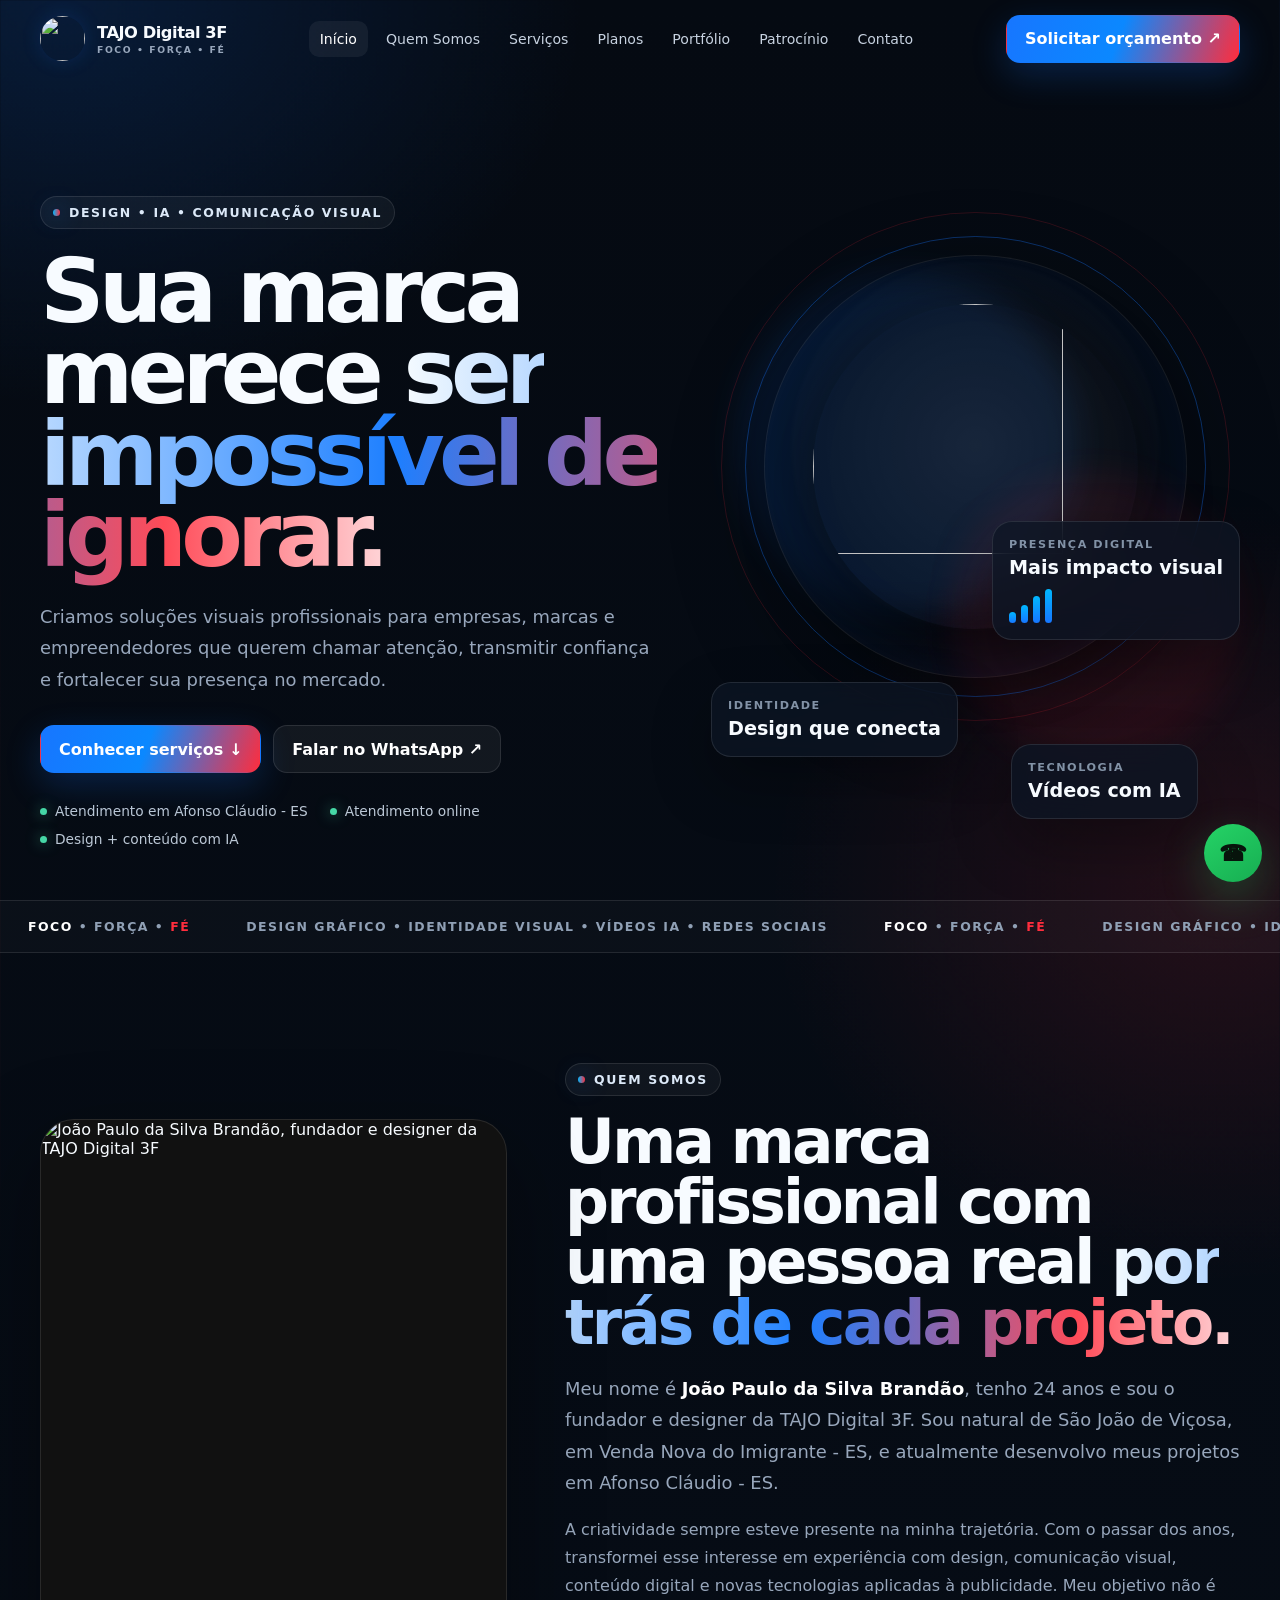
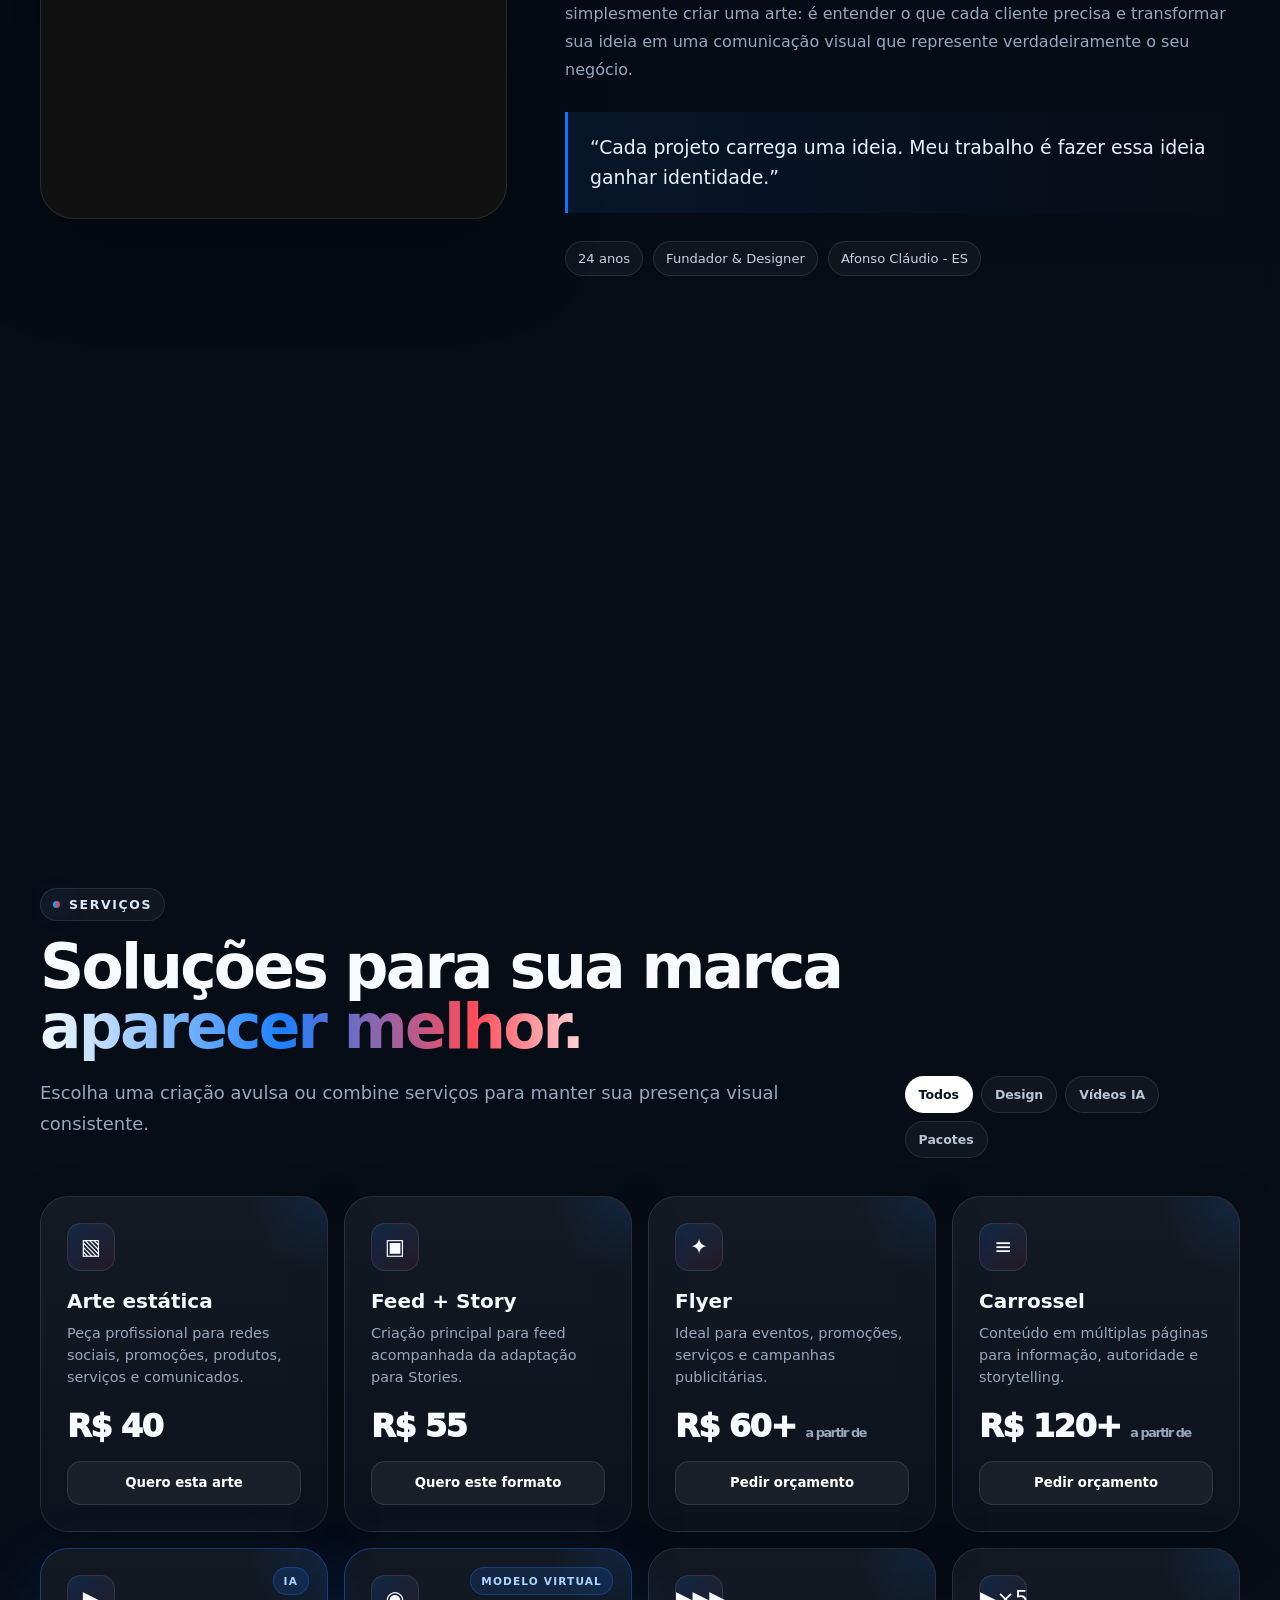
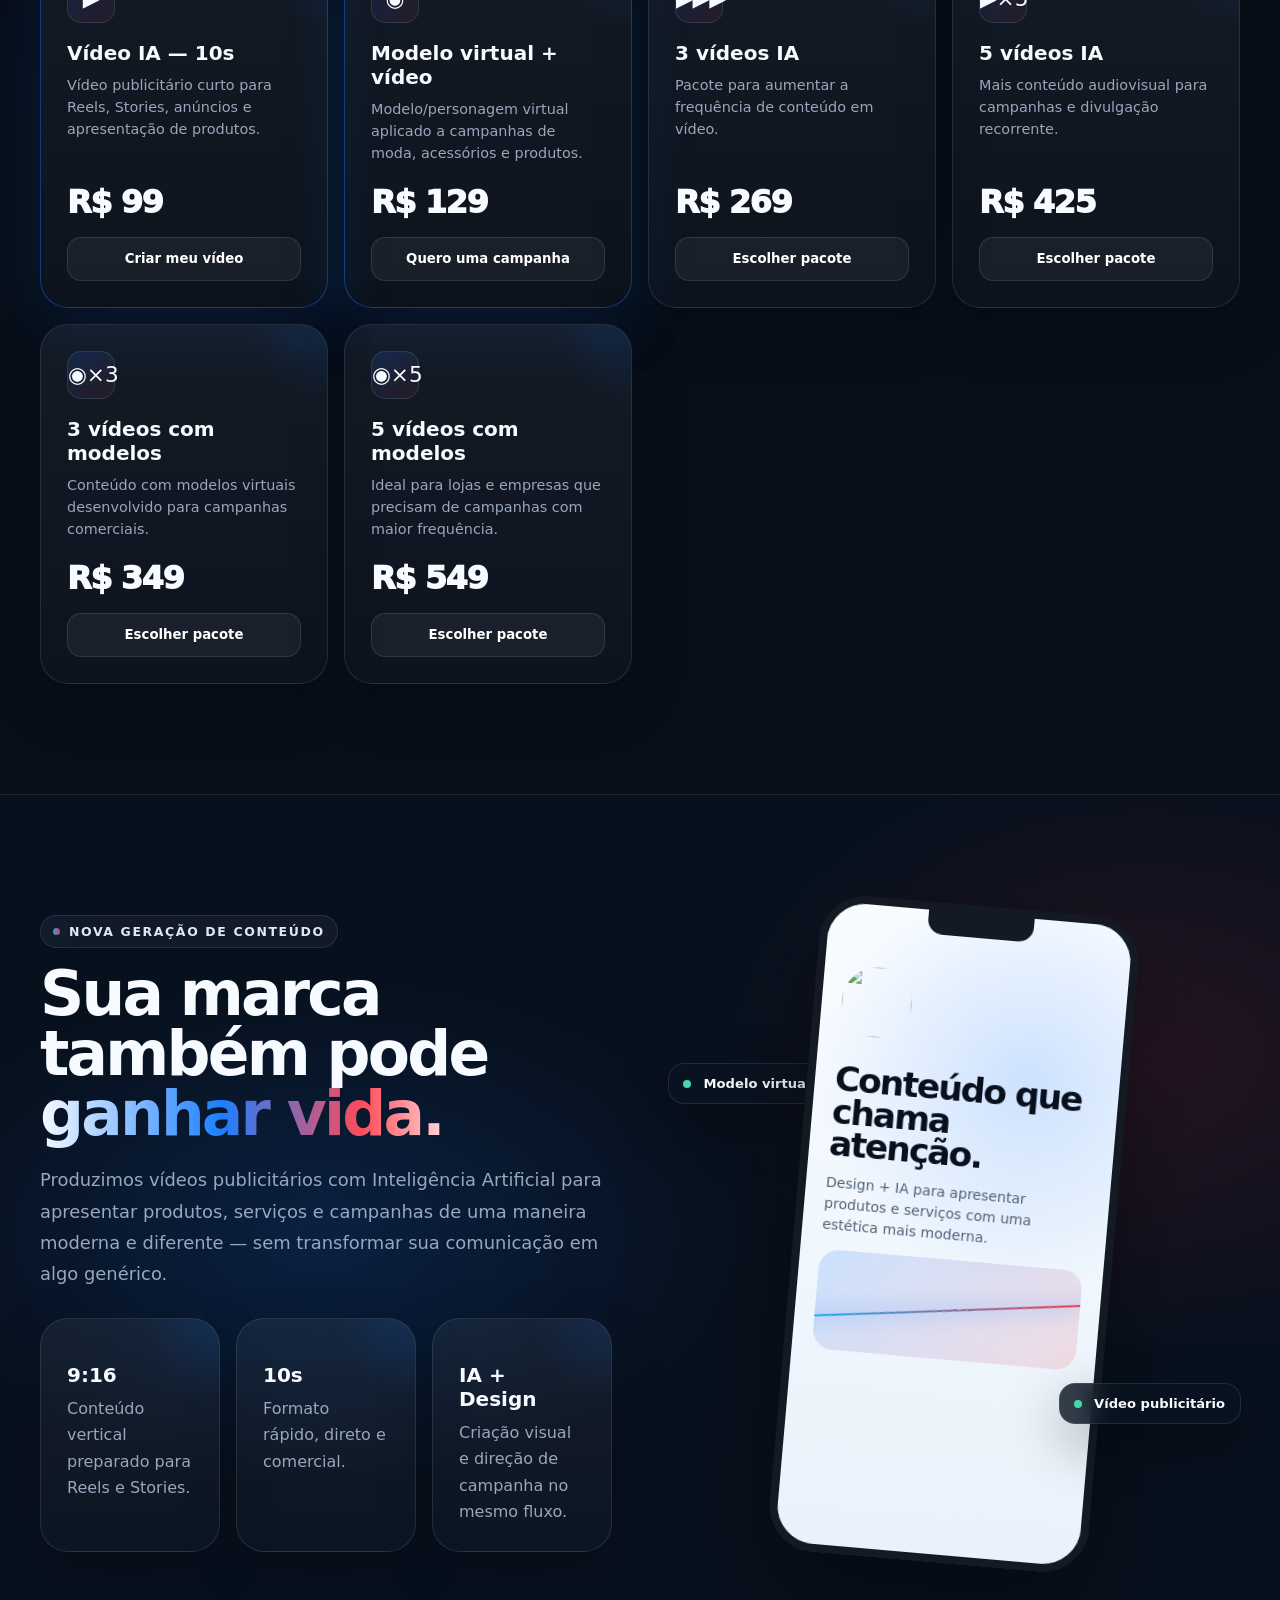
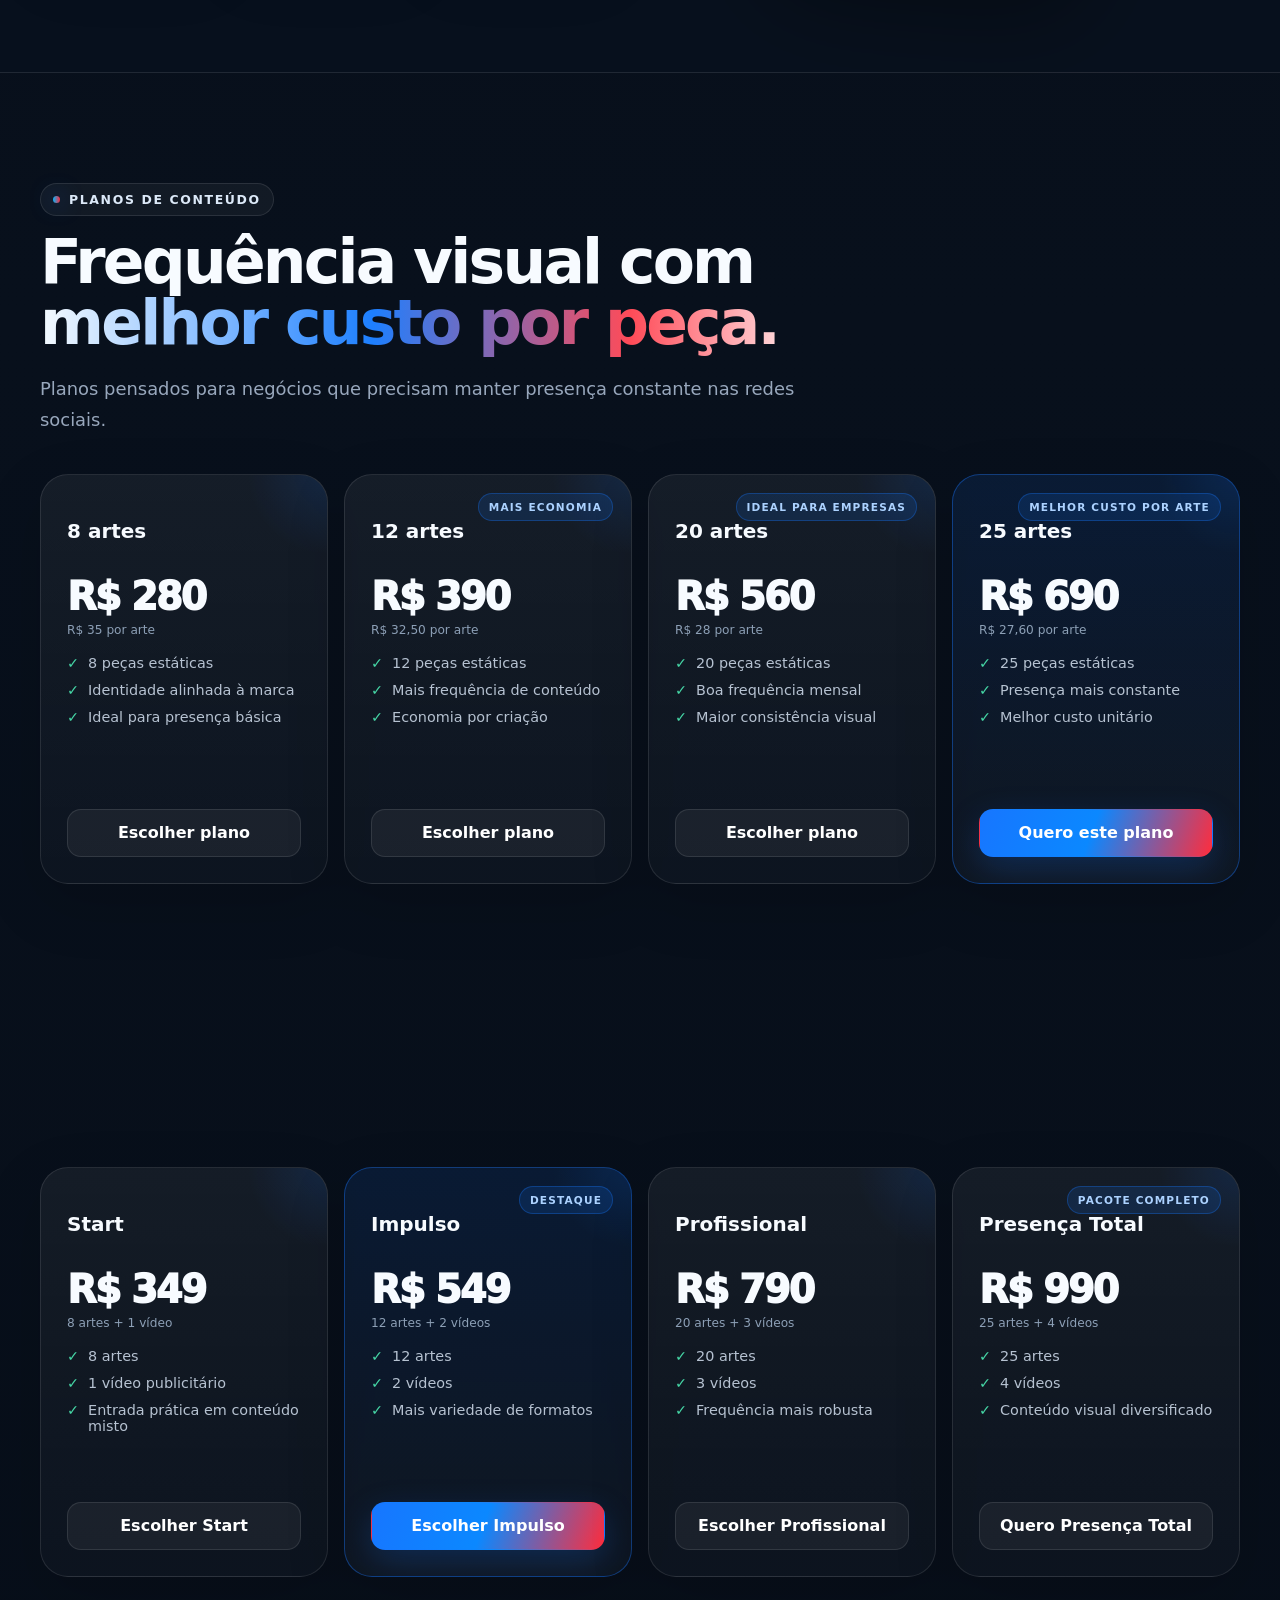
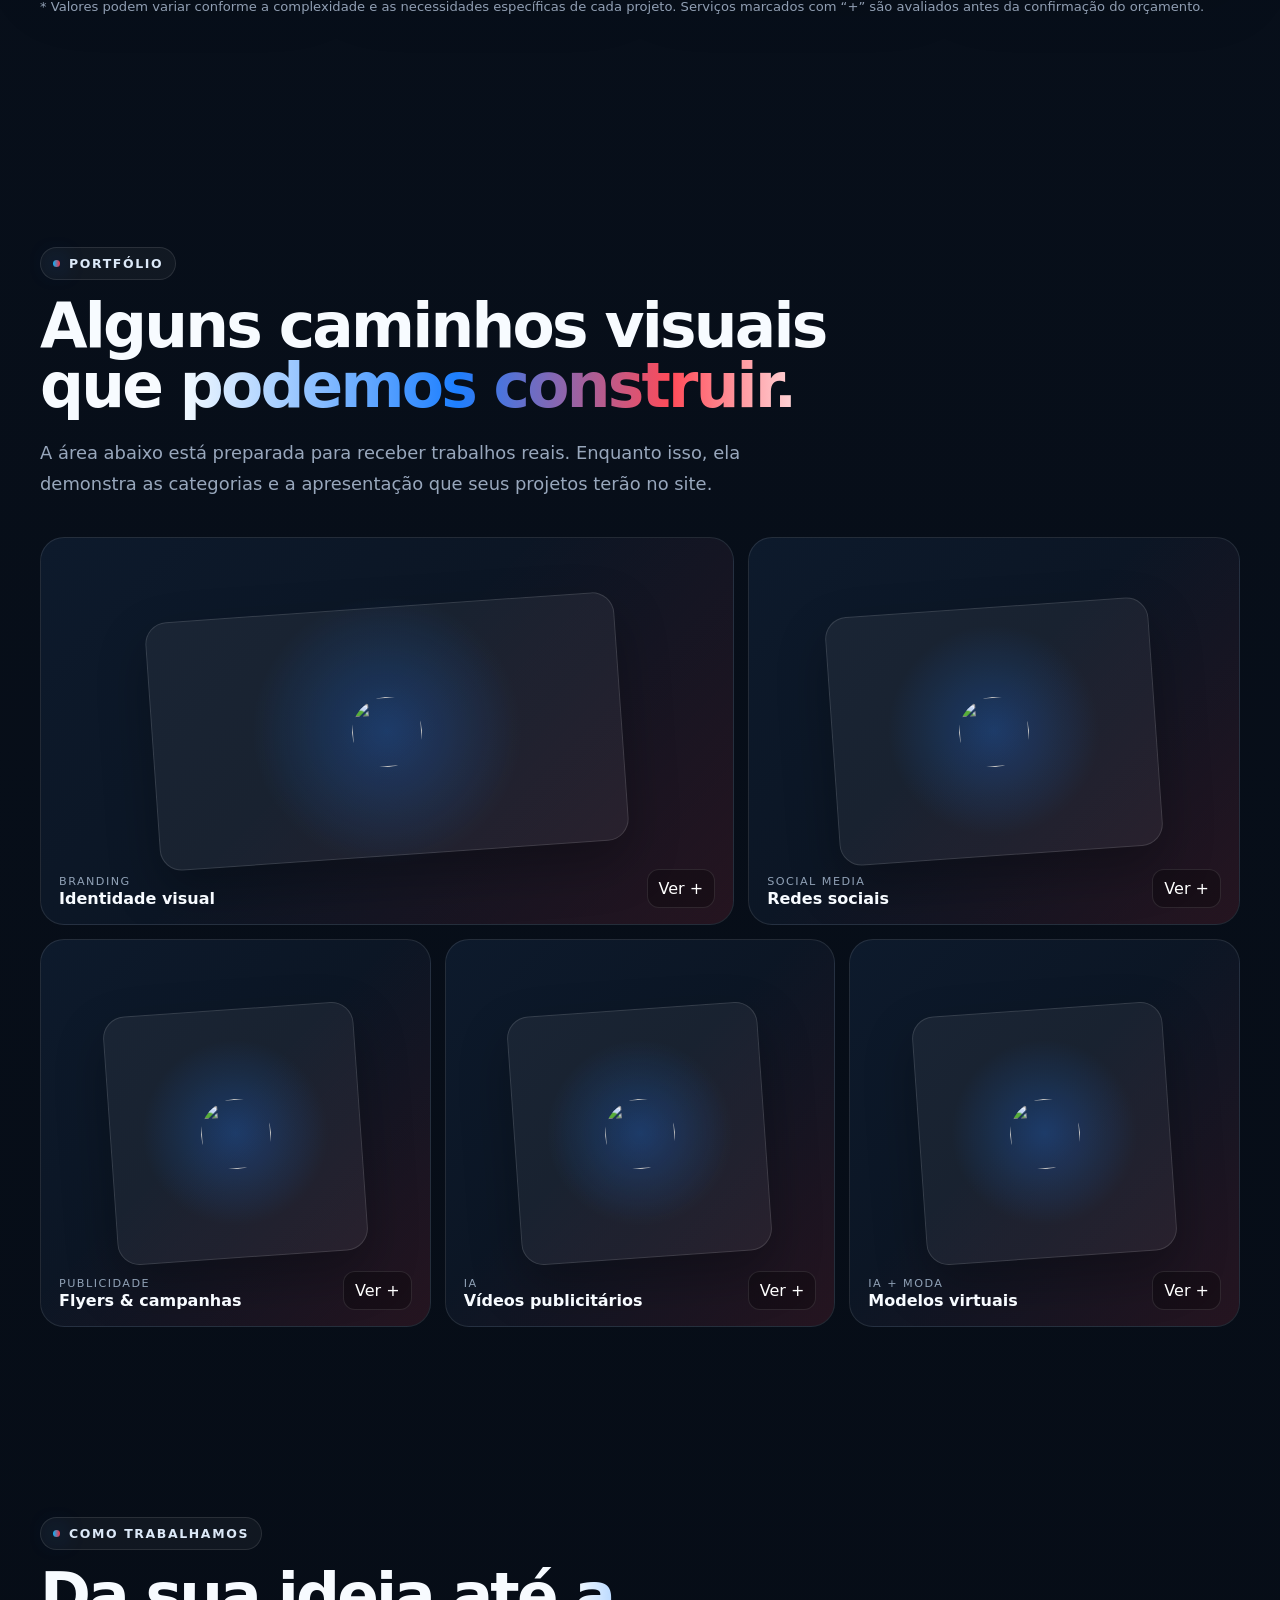
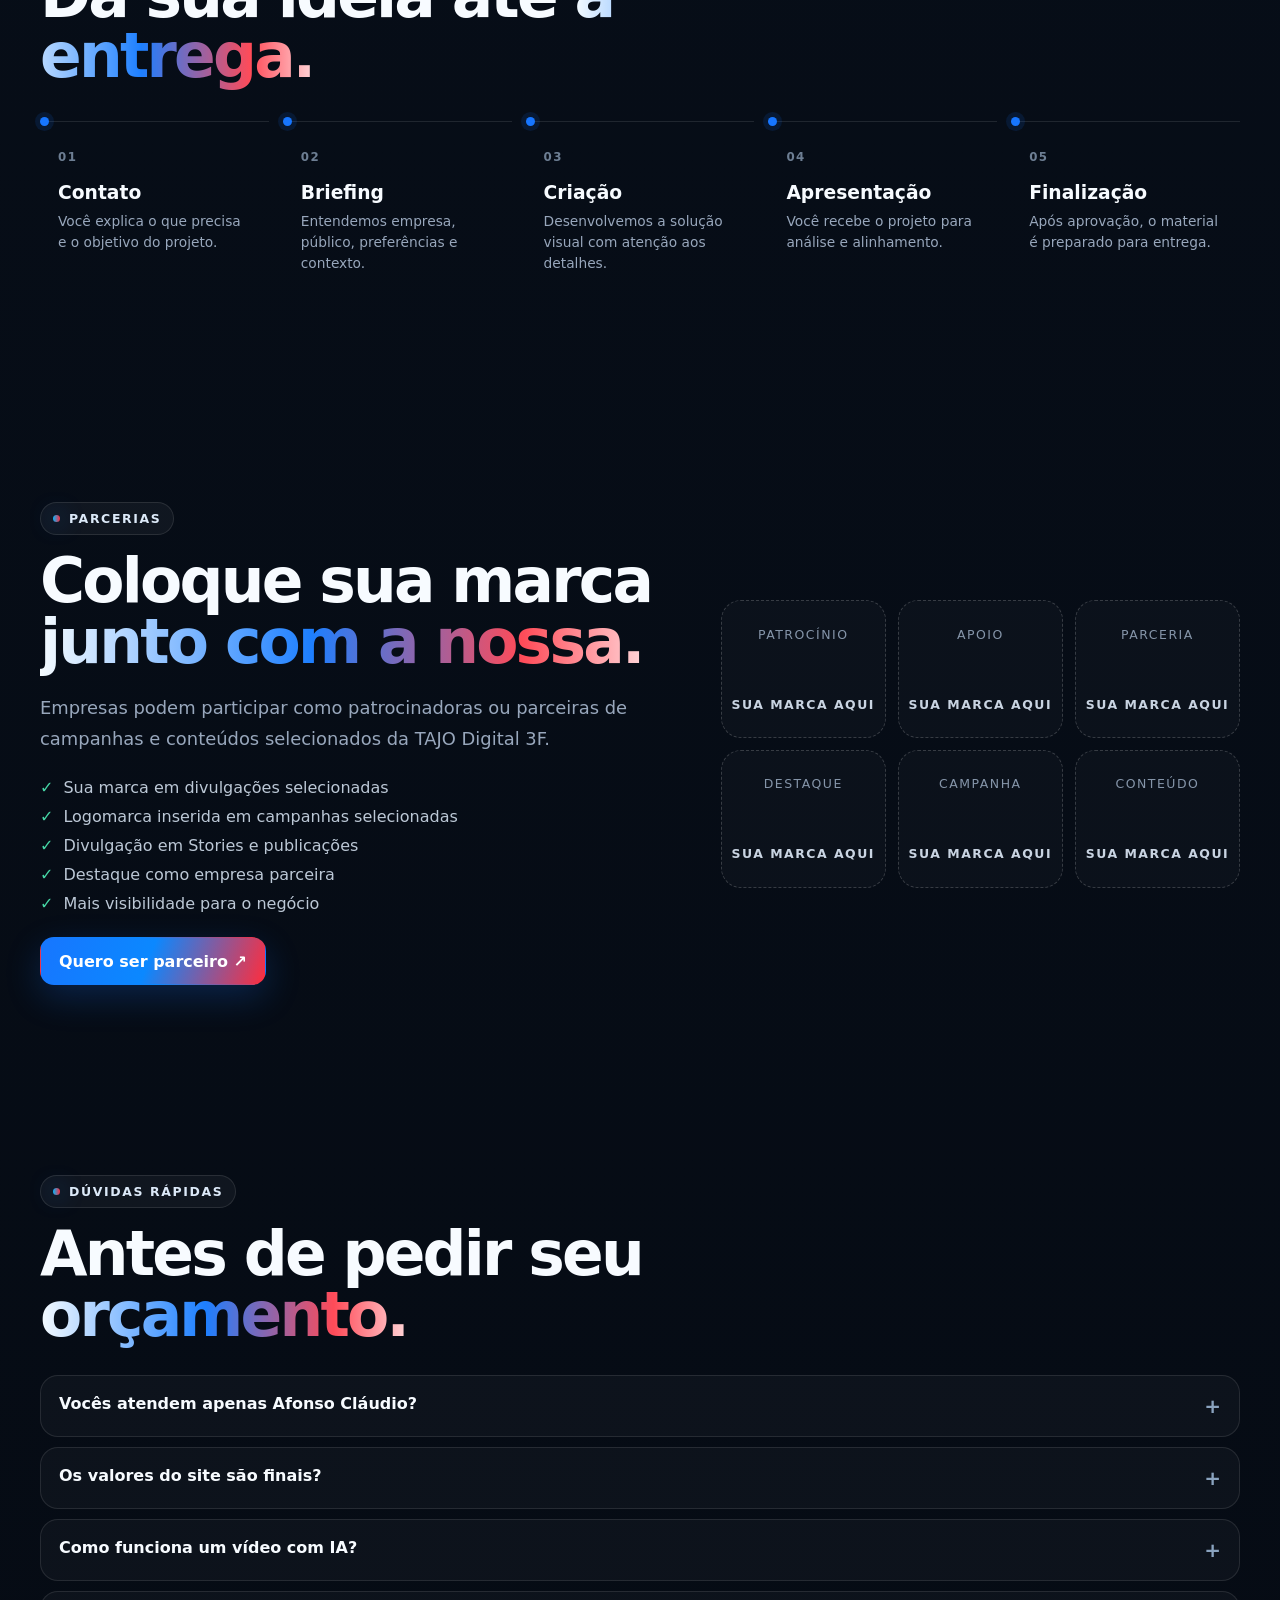
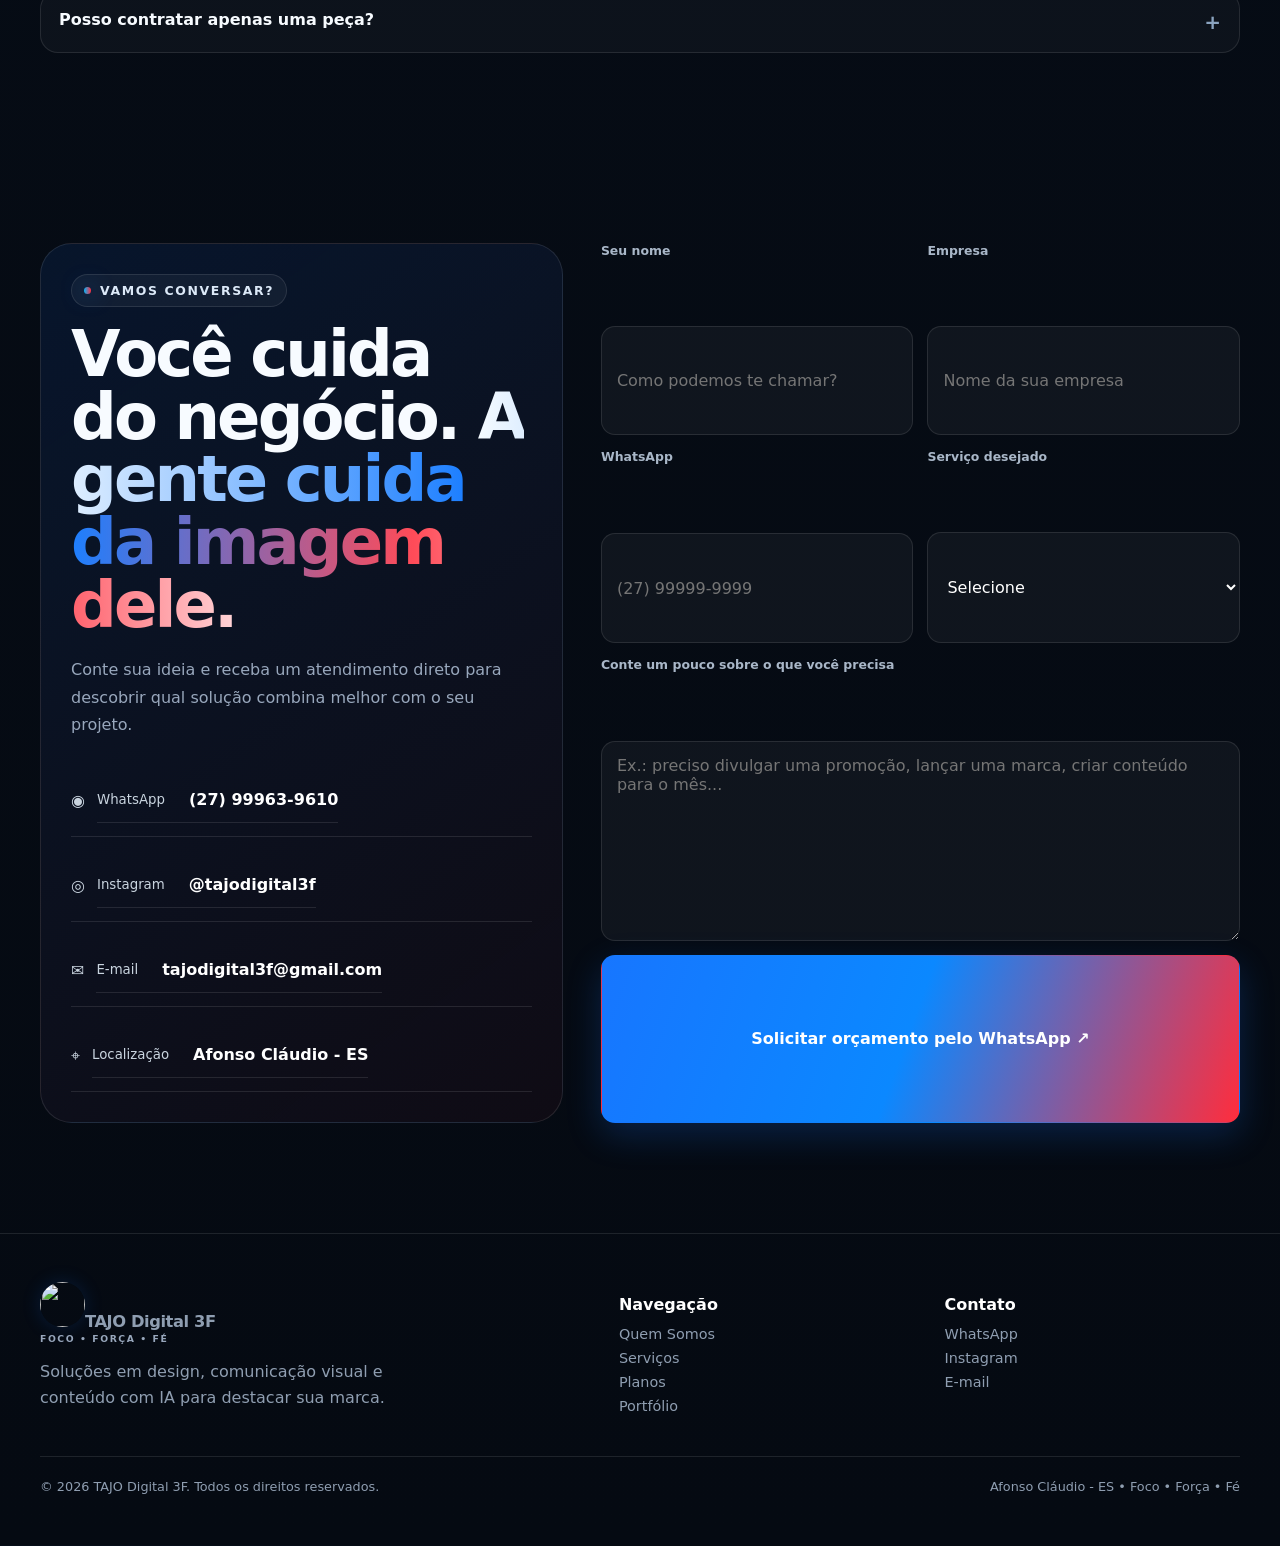
==== commit 1faf229d: "Add files via upload" ====
--- a/index.html
+++ b/index.html
@@ -1,1239 +1,140 @@
+<!doctype html>
+<html lang="pt-BR">
+<head>
+<meta charset="utf-8">
+<meta name="viewport" content="width=device-width, initial-scale=1, viewport-fit=cover">
+<meta name="theme-color" content="#07101e">
+<meta name="color-scheme" content="dark">
+<title>TAJO Digital 3F — Design, IA e Comunicação Visual em Afonso Cláudio</title>
+<meta name="description" content="TAJO Digital 3F: design gráfico, artes para redes sociais, identidade visual e vídeos com IA. Atendimento em Afonso Cláudio - ES e online.">
+<meta property="og:title" content="TAJO Digital 3F — Soluções em Design">
+<meta property="og:description" content="Design, criatividade e tecnologia para destacar sua marca.">
+<meta property="og:type" content="website">
+<meta name="robots" content="index,follow">
+<link rel="icon" href="assets/images/logo.png">
 
-<!DOCTYPE html>
-<html lang="pt-BR" data-theme="light">
-<head>
-<meta charset="UTF-8">
-<meta name="viewport" content="width=device-width, initial-scale=1.0">
-<meta name="description" content="TAJO Digital 3F — Landing Pages, Assessoria Digital, IA, Suporte e Entretenimento Digital. Transformamos tecnologia em oportunidades reais para o seu negócio.">
-<meta name="keywords" content="landing page profissional, assessoria digital, inteligência artificial, suporte remoto, TAJO Digital 3F, marketing digital, WhatsApp Business, treinamento comercial">
-<meta name="author" content="TAJO Digital 3F">
-<meta property="og:title" content="TAJO Digital 3F — Soluções Digitais Premium">
-<meta property="og:description" content="Transformamos tecnologia em oportunidades, ideias em presença digital e presença digital em resultados.">
-<meta property="og:type" content="website">
-<meta name="theme-color" content="#00b4ff">
-<title>TAJO Digital 3F — Transformamos Tecnologia em Oportunidades</title>
-<link rel="preconnect" href="https://fonts.googleapis.com">
-<link rel="preconnect" href="https://fonts.gstatic.com" crossorigin>
-<link href="https://fonts.googleapis.com/css2?family=Outfit:wght@300;400;500;600;700;800;900&family=Space+Grotesk:wght@400;500;600;700&display=swap" rel="stylesheet">
-<link rel="stylesheet" href="https://cdnjs.cloudflare.com/ajax/libs/font-awesome/6.5.0/css/all.min.css">
-<style>
-/* ============================================================
-   TAJO DIGITAL 3F — COMPLETE STYLESHEET
-   ============================================================ */
-:root {
-  --blue:#00b4ff; --blue-l:#40cbff; --blue-d:#0080cc;
-  --red:#ff1a4b; --red-l:#ff5575;
-  --green:#10b981; --purple:#8b5cf6; --amber:#f59e0b;
-  --grad:linear-gradient(135deg,#00b4ff 0%,#ff1a4b 100%);
-  --grad-b:linear-gradient(135deg,#00b4ff 0%,#0056ff 100%);
-  --font:'Outfit',sans-serif; --font2:'Space Grotesk',sans-serif;
-  --r:16px; --r-sm:10px; --r-lg:24px; --r-xl:36px;
-  --trans:all .35s cubic-bezier(.4,0,.2,1);
-  --nav-h:72px;
-  --shadow:0 8px 32px rgba(0,0,0,.10);
-  --shadow-lg:0 24px 64px rgba(0,0,0,.15);
-}
-[data-theme="light"]{
-  --bg:#f4f7fb; --bg2:#eaf1fb; --bg3:#e0eaf8;
-  --surface:#fff; --surface2:#f0f4fa;
-  --text:#0d1117; --text2:#4a5568; --text3:#7a8499;
-  --border:rgba(0,180,255,.14); --border2:rgba(0,0,0,.07);
-  --glass:rgba(255,255,255,.78); --glass-b:rgba(255,255,255,.94);
-  --nav:rgba(255,255,255,.9);
-  --card:#fff; --footer:#0a0f1a; --input:#f0f4fa;
-}
-[data-theme="dark"]{
-  --bg:#080c14; --bg2:#0c1220; --bg3:#101928;
-  --surface:#111827; --surface2:#1a2236;
-  --text:#f0f6ff; --text2:#a0b3cc; --text3:#607090;
-  --border:rgba(0,180,255,.18); --border2:rgba(255,255,255,.06);
-  --glass:rgba(17,24,39,.80); --glass-b:rgba(0,180,255,.22);
-  --nav:rgba(8,12,20,.94);
-  --card:#111827; --footer:#040709; --input:#1a2236;
-}
-*,*::before,*::after{box-sizing:border-box;margin:0;padding:0}
-html{scroll-behavior:smooth}
-body{font-family:var(--font);background:var(--bg);color:var(--text);line-height:1.6;transition:background .4s,color .4s;overflow-x:hidden}
-a{text-decoration:none;color:inherit}
-img{max-width:100%}
-ul{list-style:none}
-section{padding:100px 0}
-.container{max-width:1200px;margin:0 auto;padding:0 24px}
-::-webkit-scrollbar{width:6px}
-::-webkit-scrollbar-track{background:var(--bg2)}
-::-webkit-scrollbar-thumb{background:var(--grad);border-radius:99px}
-.g-text{background:var(--grad);-webkit-background-clip:text;-webkit-text-fill-color:transparent;background-clip:text}
-
-/* --- LOADING --- */
-#loading{position:fixed;inset:0;background:var(--bg);display:flex;align-items:center;justify-content:center;z-index:9999;transition:opacity .6s,visibility .6s}
-#loading.gone{opacity:0;visibility:hidden;pointer-events:none}
-.loader-box{text-align:center}
-.loader-brand{font-size:2.2rem;font-weight:900;background:var(--grad);-webkit-background-clip:text;-webkit-text-fill-color:transparent;background-clip:text;margin-bottom:10px;animation:pulsate 1.2s ease-in-out infinite}
-.loader-tag{font-size:.8rem;color:var(--text3);font-weight:600;letter-spacing:.12em;text-transform:uppercase;margin-bottom:30px}
-.loader-bar{width:220px;height:4px;background:var(--surface2);border-radius:99px;overflow:hidden;margin:0 auto}
-.loader-fill{height:100%;background:var(--grad);border-radius:99px;animation:fillbar 1.5s ease-in-out forwards}
-@keyframes fillbar{from{width:0}to{width:100%}}
-@keyframes pulsate{0%,100%{opacity:1}50%{opacity:.5}}
-
-/* --- NAVBAR --- */
-#navbar{position:fixed;top:0;left:0;right:0;height:var(--nav-h);background:var(--nav);backdrop-filter:blur(20px);-webkit-backdrop-filter:blur(20px);border-bottom:1px solid var(--border);z-index:1000;transition:var(--trans)}
-#navbar.scrolled{box-shadow:0 4px 30px rgba(0,180,255,.10)}
-.nav-inner{height:100%;display:flex;align-items:center;justify-content:space-between}
-.nav-logo{display:flex;align-items:center;gap:10px;font-weight:800;font-size:1.22rem}
-.nav-logo-icon{width:38px;height:38px;background:var(--grad);border-radius:10px;display:flex;align-items:center;justify-content:center;color:#fff;font-size:.95rem;box-shadow:0 0 18px rgba(0,180,255,.35)}
-.nav-logo-text{background:var(--grad);-webkit-background-clip:text;-webkit-text-fill-color:transparent;background-clip:text}
-.nav-links{display:flex;align-items:center;gap:2px}
-.nav-links a{padding:8px 14px;border-radius:var(--r-sm);font-weight:500;font-size:.9rem;color:var(--text2);transition:var(--trans)}
-.nav-links a:hover{color:var(--blue);background:rgba(0,180,255,.07)}
-.nav-actions{display:flex;align-items:center;gap:10px}
-.btn-nav-wa{display:flex;align-items:center;gap:8px;padding:10px 20px;background:var(--grad);color:#fff;border-radius:50px;font-weight:600;font-size:.88rem;box-shadow:0 4px 20px rgba(0,180,255,.28);transition:var(--trans)}
-.btn-nav-wa:hover{transform:translateY(-2px);box-shadow:0 8px 30px rgba(0,180,255,.45)}
-#theme-toggle{width:42px;height:42px;background:var(--surface2);border:1px solid var(--border);border-radius:50%;display:flex;align-items:center;justify-content:center;cursor:pointer;color:var(--text2);font-size:1rem;transition:var(--trans)}
-#theme-toggle:hover{background:rgba(0,180,255,.12);color:var(--blue)}
-.hamburger{display:none;flex-direction:column;gap:5px;cursor:pointer;padding:6px;background:none;border:none}
-.hamburger span{display:block;width:24px;height:2px;background:var(--text);border-radius:99px;transition:var(--trans)}
-.hamburger.open span:nth-child(1){transform:translateY(7px) rotate(45deg)}
-.hamburger.open span:nth-child(2){opacity:0}
-.hamburger.open span:nth-child(3){transform:translateY(-7px) rotate(-45deg)}
-#mobile-nav{display:none;position:fixed;top:var(--nav-h);left:0;right:0;background:var(--nav);backdrop-filter:blur(20px);border-bottom:1px solid var(--border);padding:16px 24px 24px;z-index:999;flex-direction:column;gap:4px}
-#mobile-nav.open{display:flex}
-#mobile-nav a{padding:12px 16px;border-radius:var(--r-sm);font-weight:500;color:var(--text2);transition:var(--trans)}
-#mobile-nav a:hover{color:var(--blue);background:rgba(0,180,255,.08)}
-
-/* --- BUTTONS --- */
-.btn-primary{display:inline-flex;align-items:center;gap:10px;padding:14px 32px;background:var(--grad);color:#fff;border-radius:50px;font-weight:700;font-size:1rem;box-shadow:0 6px 28px rgba(0,180,255,.30);transition:var(--trans);border:none;cursor:pointer;font-family:var(--font)}
-.btn-primary:hover{transform:translateY(-3px);box-shadow:0 14px 40px rgba(0,180,255,.45)}
-.btn-outline{display:inline-flex;align-items:center;gap:10px;padding:14px 32px;background:transparent;color:var(--text);border:2px solid var(--border);border-radius:50px;font-weight:700;font-size:1rem;transition:var(--trans);cursor:pointer;font-family:var(--font)}
-.btn-outline:hover{border-color:var(--blue);color:var(--blue);background:rgba(0,180,255,.06);transform:translateY(-3px)}
-.btn-white{display:inline-flex;align-items:center;gap:10px;padding:16px 36px;background:#fff;color:#0080cc;border-radius:50px;font-weight:800;font-size:1rem;box-shadow:0 8px 30px rgba(0,0,0,.18);transition:var(--trans)}
-.btn-white:hover{transform:translateY(-3px);box-shadow:0 16px 40px rgba(0,0,0,.28)}
-
-/* --- SECTION HEADER --- */
-.section-header{text-align:center;margin-bottom:64px}
-.sec-tag{display:inline-flex;align-items:center;gap:8px;padding:6px 18px;background:rgba(0,180,255,.08);border:1px solid rgba(0,180,255,.2);border-radius:50px;font-size:.8rem;font-weight:600;color:var(--blue);margin-bottom:16px}
-.sec-title{font-size:clamp(1.8rem,3.5vw,2.8rem);font-weight:800;line-height:1.2;margin-bottom:16px}
-.sec-sub{font-size:1.05rem;color:var(--text2);max-width:580px;margin:0 auto}
-
-/* ============================================================
-   HERO
-   ============================================================ */
-#inicio{min-height:100vh;padding-top:var(--nav-h);display:flex;align-items:center;background:var(--bg);position:relative;overflow:hidden}
-.hero-bg{position:absolute;inset:0;background:radial-gradient(ellipse 80% 60% at 80% 50%,rgba(0,180,255,.09) 0%,transparent 65%),radial-gradient(ellipse 50% 50% at 20% 80%,rgba(255,26,75,.07) 0%,transparent 60%);pointer-events:none}
-.hero-grid-bg{position:absolute;inset:0;background-image:linear-gradient(rgba(0,180,255,.05) 1px,transparent 1px),linear-gradient(90deg,rgba(0,180,255,.05) 1px,transparent 1px);background-size:60px 60px;mask-image:radial-gradient(ellipse 80% 80% at 50% 50%,#000 40%,transparent 100%);-webkit-mask-image:radial-gradient(ellipse 80% 80% at 50% 50%,#000 40%,transparent 100%)}
-.hero-inner{display:grid;grid-template-columns:1fr 1fr;gap:60px;align-items:center;position:relative;z-index:2;width:100%}
-.hero-badge{display:inline-flex;align-items:center;gap:8px;padding:8px 18px;background:rgba(0,180,255,.10);border:1px solid rgba(0,180,255,.25);border-radius:50px;font-size:.82rem;font-weight:600;color:var(--blue);margin-bottom:24px;animation:fadeInDown .8s ease forwards}
-.hero-badge .dot{width:7px;height:7px;background:var(--blue);border-radius:50%;box-shadow:0 0 8px var(--blue);animation:blink 1.4s ease-in-out infinite}
-@keyframes blink{0%,100%{opacity:1}50%{opacity:.3}}
-.hero-title{font-size:clamp(2.2rem,4.5vw,3.7rem);font-weight:900;line-height:1.12;margin-bottom:20px;animation:fadeInUp .9s .1s ease both}
-.hero-sub{font-size:1.1rem;color:var(--text2);max-width:520px;margin-bottom:36px;animation:fadeInUp .9s .2s ease both;line-height:1.75}
-.hero-btns{display:flex;gap:16px;flex-wrap:wrap;margin-bottom:48px;animation:fadeInUp .9s .3s ease both}
-.hero-stats{display:flex;gap:30px;animation:fadeInUp .9s .4s ease both}
-.hero-stat .num{font-size:2rem;font-weight:900;background:var(--grad);-webkit-background-clip:text;-webkit-text-fill-color:transparent;background-clip:text}
-.hero-stat .lbl{font-size:.78rem;color:var(--text3);font-weight:500}
-.hero-visual{position:relative;display:flex;align-items:center;justify-content:center;animation:fadeInRight 1s .2s ease both}
-.hvc{width:100%;max-width:460px;background:var(--glass);backdrop-filter:blur(20px);border:1px solid var(--glass-b);border-radius:var(--r-lg);padding:28px;box-shadow:0 30px 80px rgba(0,0,0,.12),0 0 60px rgba(0,180,255,.07);position:relative;overflow:hidden}
-.hvc::before{content:'';position:absolute;top:0;left:0;right:0;height:3px;background:var(--grad)}
-.hvc-hdr{display:flex;align-items:center;gap:10px;margin-bottom:18px}
-.hvc-dots{display:flex;gap:6px}
-.hvc-dot{width:10px;height:10px;border-radius:50%}
-.hvc-dot:nth-child(1){background:#ff5f57}.hvc-dot:nth-child(2){background:#febc2e}.hvc-dot:nth-child(3){background:#28c840}
-.hvc-label{font-size:.77rem;color:var(--text3);font-weight:600}
-.hvc-svcs{display:flex;flex-direction:column;gap:10px}
-.hvc-svc{display:flex;align-items:center;gap:12px;padding:11px 14px;background:var(--surface2);border:1px solid var(--border);border-radius:var(--r-sm);transition:var(--trans)}
-.hvc-svc:hover{border-color:var(--blue);transform:translateX(4px)}
-.hvc-ico{width:32px;height:32px;border-radius:8px;display:flex;align-items:center;justify-content:center;font-size:.95rem;flex-shrink:0}
-.hvc-name{font-size:.85rem;font-weight:600}
-.hvc-sdesc{font-size:.71rem;color:var(--text3)}
-.hvc-price{margin-left:auto;font-size:.82rem;font-weight:800;background:var(--grad);-webkit-background-clip:text;-webkit-text-fill-color:transparent;background-clip:text;flex-shrink:0}
-.hvc-foot{margin-top:16px;display:flex;align-items:center;justify-content:space-between;padding:10px 14px;background:rgba(0,180,255,.06);border:1px solid rgba(0,180,255,.2);border-radius:var(--r-sm)}
-.hvc-foot-text{font-size:.79rem;font-weight:600;color:var(--blue)}
-.hvc-online{display:flex;align-items:center;gap:6px;font-size:.72rem;color:#10b981;font-weight:600}
-.hvc-online .dot{width:6px;height:6px;background:#10b981;border-radius:50%;animation:blink 1.2s infinite}
-.float-el{position:absolute;background:var(--glass);backdrop-filter:blur(12px);border:1px solid var(--glass-b);border-radius:var(--r);padding:12px 16px;box-shadow:var(--shadow)}
-.float-el:nth-child(2){top:28px;right:-14px;animation:floatUD 4s ease-in-out infinite}
-.float-el:nth-child(3){bottom:48px;left:-14px;animation:floatUD 4s ease-in-out infinite reverse}
-.fval{font-size:1.2rem;font-weight:800;background:var(--grad);-webkit-background-clip:text;-webkit-text-fill-color:transparent;background-clip:text}
-.flbl{font-size:.7rem;color:var(--text3);font-weight:500}
-@keyframes floatUD{0%,100%{transform:translateY(0)}50%{transform:translateY(-12px)}}
-
-/* ============================================================
-   3F BRAND VALUES
-   ============================================================ */
-#marca{padding:80px 0;background:var(--bg2)}
-.marca-inner{display:grid;grid-template-columns:1fr 1fr;gap:70px;align-items:center}
-.marca-text .eyebrow{font-size:.8rem;font-weight:700;text-transform:uppercase;letter-spacing:.12em;color:var(--blue);margin-bottom:16px;display:flex;align-items:center;gap:8px}
-.marca-text h2{font-size:clamp(1.8rem,3vw,2.6rem);font-weight:900;line-height:1.2;margin-bottom:20px}
-.marca-text p{font-size:1rem;color:var(--text2);line-height:1.78;margin-bottom:16px}
-.frase-inst{margin-top:24px;padding:20px 24px;background:rgba(0,180,255,.07);border:1px solid rgba(0,180,255,.18);border-left:4px solid var(--blue);border-radius:var(--r);font-size:.95rem;font-style:italic;color:var(--text2);line-height:1.7}
-.frase-inst span{color:var(--blue);font-weight:700;font-style:normal}
-.tres-f-grid{display:grid;grid-template-columns:repeat(3,1fr);gap:16px}
-.tres-f-card{background:var(--card);border:1px solid var(--border);border-radius:var(--r-lg);padding:32px 24px;text-align:center;transition:var(--trans);position:relative;overflow:hidden}
-.tres-f-card::before{content:'';position:absolute;inset:0;background:var(--grad);opacity:0;transition:opacity .4s}
-.tres-f-card:hover::before{opacity:.04}
-.tres-f-card:hover{transform:translateY(-6px);box-shadow:0 20px 60px rgba(0,180,255,.12);border-color:rgba(0,180,255,.4)}
-.tf-num{font-size:3.5rem;font-weight:900;line-height:1;margin-bottom:10px;background:var(--grad);-webkit-background-clip:text;-webkit-text-fill-color:transparent;background-clip:text}
-.tf-letter{font-size:1.5rem;font-weight:800;margin-bottom:8px}
-.tf-name{font-size:1.05rem;font-weight:700;margin-bottom:8px}
-.tf-desc{font-size:.84rem;color:var(--text2)}
-
-/* ============================================================
-   SERVICES
-   ============================================================ */
-#servicos{background:var(--bg)}
-.services-grid{display:grid;grid-template-columns:repeat(auto-fit,minmax(310px,1fr));gap:24px}
-.svc-card{background:var(--card);border:1px solid var(--border);border-radius:var(--r-lg);padding:34px 28px;transition:var(--trans);position:relative;overflow:hidden}
-.svc-card:hover{transform:translateY(-6px);box-shadow:0 20px 60px rgba(0,180,255,.12);border-color:rgba(0,180,255,.35)}
-.svc-badge{position:absolute;top:20px;right:20px;padding:5px 12px;border-radius:50px;font-size:.72rem;font-weight:700;text-transform:uppercase}
-.svc-ico{width:58px;height:58px;border-radius:16px;display:flex;align-items:center;justify-content:center;font-size:1.55rem;margin-bottom:18px}
-.svc-name{font-size:1.18rem;font-weight:700;margin-bottom:8px}
-.svc-ideal{font-size:.78rem;color:var(--blue);font-weight:600;margin-bottom:12px;padding:4px 10px;background:rgba(0,180,255,.08);border-radius:50px;display:inline-block}
-.svc-desc{font-size:.87rem;color:var(--text2);margin-bottom:18px;line-height:1.65}
-.svc-items{display:flex;flex-direction:column;gap:6px;margin-bottom:22px}
-.svc-item{display:flex;align-items:center;gap:10px;font-size:.84rem;color:var(--text2)}
-.svc-item i{color:var(--blue);font-size:.7rem;flex-shrink:0}
-.svc-price{border-top:1px solid var(--border);padding-top:18px;margin-top:auto}
-.svc-price-label{font-size:.75rem;color:var(--text3);font-weight:600;text-transform:uppercase;letter-spacing:.06em;margin-bottom:4px}
-.svc-price-val{font-size:1.6rem;font-weight:900;background:var(--grad);-webkit-background-clip:text;-webkit-text-fill-color:transparent;background-clip:text;line-height:1;margin-bottom:14px}
-.svc-price-val small{font-size:.9rem;font-weight:600}
-.svc-price-val sup{font-size:1rem;font-weight:700}
-.svc-cta-link{display:flex;align-items:center;justify-content:center;gap:8px;padding:12px 20px;background:var(--grad);color:#fff;border-radius:50px;font-weight:700;font-size:.87rem;transition:var(--trans);box-shadow:0 4px 18px rgba(0,180,255,.25)}
-.svc-cta-link:hover{transform:translateY(-2px);box-shadow:0 8px 28px rgba(0,180,255,.4)}
-
-/* ============================================================
-   ENTERTAINMENT PLANS
-   ============================================================ */
-#entretenimento{background:var(--bg2)}
-.plans-grid{display:grid;grid-template-columns:repeat(3,1fr);gap:24px;max-width:900px;margin:0 auto}
-.plan-card{background:var(--card);border:1px solid var(--border);border-radius:var(--r-lg);padding:36px 28px;text-align:center;transition:var(--trans);position:relative;overflow:hidden}
-.plan-card.featured{border-color:var(--blue);background:linear-gradient(145deg,rgba(0,180,255,.06),rgba(255,26,75,.04));transform:scale(1.03)}
-.plan-card.featured::before{content:'';position:absolute;top:0;left:0;right:0;height:3px;background:var(--grad)}
-.plan-badge{position:absolute;top:16px;right:16px;background:var(--grad);color:#fff;padding:4px 12px;border-radius:50px;font-size:.72rem;font-weight:700}
-.plan-card:hover{transform:translateY(-6px);box-shadow:0 20px 60px rgba(0,180,255,.12)}
-.plan-card.featured:hover{transform:scale(1.03) translateY(-6px)}
-.plan-icon{font-size:2.5rem;margin-bottom:16px}
-.plan-name{font-size:1.2rem;font-weight:800;margin-bottom:6px}
-.plan-period{font-size:.85rem;color:var(--text3);margin-bottom:20px;font-weight:500}
-.plan-price{font-size:2.6rem;font-weight:900;background:var(--grad);-webkit-background-clip:text;-webkit-text-fill-color:transparent;background-clip:text;line-height:1;margin-bottom:6px}
-.plan-price sup{font-size:1.2rem;font-weight:700}
-.plan-price span{font-size:1rem}
-.plan-sub{font-size:.78rem;color:var(--text3);margin-bottom:24px}
-.plan-features{display:flex;flex-direction:column;gap:8px;margin-bottom:28px}
-.plan-feature{display:flex;align-items:center;gap:10px;font-size:.85rem;color:var(--text2);padding:6px 0;border-bottom:1px solid var(--border)}
-.plan-feature:last-child{border-bottom:none}
-.plan-feature i{color:var(--green);font-size:.75rem;flex-shrink:0}
-.plan-devices{display:flex;justify-content:center;flex-wrap:wrap;gap:8px;margin-bottom:22px}
-.plan-dev{font-size:.75rem;color:var(--text3);background:var(--surface2);border:1px solid var(--border);border-radius:6px;padding:4px 8px;display:flex;align-items:center;gap:4px}
-.plan-dev i{font-size:.7rem;color:var(--blue)}
-
-/* ============================================================
-   DIFERENCIAIS
-   ============================================================ */
-#diferenciais{background:var(--bg)}
-.diffs-grid{display:grid;grid-template-columns:repeat(auto-fit,minmax(290px,1fr));gap:20px}
-.diff-card{display:flex;align-items:flex-start;gap:18px;background:var(--card);border:1px solid var(--border);border-radius:var(--r-lg);padding:28px;transition:var(--trans)}
-.diff-card:hover{transform:translateY(-4px);border-color:rgba(0,180,255,.38);box-shadow:0 14px 50px rgba(0,180,255,.10)}
-.diff-icon{width:52px;height:52px;background:var(--grad);border-radius:14px;display:flex;align-items:center;justify-content:center;color:#fff;font-size:1.2rem;box-shadow:0 6px 20px rgba(0,180,255,.25);flex-shrink:0}
-.diff-title{font-size:1rem;font-weight:700;margin-bottom:7px}
-.diff-text{font-size:.86rem;color:var(--text2);line-height:1.65}
-
-/* ============================================================
-   PROCESSO
-   ============================================================ */
-#processo{background:var(--bg2)}
-.process-grid{display:grid;grid-template-columns:repeat(4,1fr);gap:0;position:relative}
-.process-grid::before{content:'';position:absolute;top:38px;left:calc(12.5% + 22px);right:calc(12.5% + 22px);height:2px;background:linear-gradient(90deg,var(--blue),var(--red))}
-.process-step{display:flex;flex-direction:column;align-items:center;text-align:center;padding:18px 14px}
-.step-num{width:52px;height:52px;background:var(--grad);border-radius:50%;display:flex;align-items:center;justify-content:center;color:#fff;font-weight:800;font-size:1.1rem;margin-bottom:18px;box-shadow:0 6px 24px rgba(0,180,255,.28);position:relative;z-index:1;transition:var(--trans)}
-.process-step:hover .step-num{transform:scale(1.15);box-shadow:0 12px 30px rgba(0,180,255,.5)}
-.step-icon{font-size:1.8rem;margin-bottom:12px}
-.step-title{font-size:1rem;font-weight:700;margin-bottom:8px}
-.step-text{font-size:.84rem;color:var(--text2)}
-
-/* ============================================================
-   PUBLICO-ALVO
-   ============================================================ */
-#publico{background:var(--bg)}
-.publico-grid{display:grid;grid-template-columns:repeat(auto-fit,minmax(160px,1fr));gap:16px}
-.pub-card{background:var(--card);border:1px solid var(--border);border-radius:var(--r-lg);padding:24px 16px;text-align:center;transition:var(--trans)}
-.pub-card:hover{transform:translateY(-4px);border-color:var(--blue);box-shadow:0 12px 40px rgba(0,180,255,.10)}
-.pub-icon{font-size:2rem;margin-bottom:12px}
-.pub-name{font-size:.88rem;font-weight:600}
-
-/* ============================================================
-   DEPOIMENTOS
-   ============================================================ */
-#depoimentos{background:var(--bg2)}
-.t-wrap{overflow:hidden}
-.t-track{display:flex;gap:24px;transition:transform .5s cubic-bezier(.4,0,.2,1)}
-.t-card{min-width:calc(33.33% - 16px);background:var(--card);border:1px solid var(--border);border-radius:var(--r-lg);padding:30px;flex-shrink:0;position:relative}
-.t-card::before{content:'"';position:absolute;top:14px;right:22px;font-size:5rem;line-height:1;color:var(--blue);opacity:.10;font-family:serif}
-.t-stars{color:#f59e0b;font-size:.9rem;margin-bottom:14px}
-.t-text{font-size:.9rem;color:var(--text2);margin-bottom:20px;line-height:1.72}
-.t-author{display:flex;align-items:center;gap:12px}
-.t-avatar{width:44px;height:44px;border-radius:50%;display:flex;align-items:center;justify-content:center;font-weight:700;font-size:.9rem;color:#fff;background:var(--grad);flex-shrink:0}
-.t-name{font-weight:700;font-size:.9rem}
-.t-loc{font-size:.75rem;color:var(--text3)}
-.t-nav{display:flex;align-items:center;justify-content:center;gap:12px;margin-top:36px}
-.t-btn{width:44px;height:44px;background:var(--card);border:1px solid var(--border);border-radius:50%;display:flex;align-items:center;justify-content:center;cursor:pointer;color:var(--text2);transition:var(--trans)}
-.t-btn:hover{background:rgba(0,180,255,.10);border-color:var(--blue);color:var(--blue)}
-.t-dots{display:flex;gap:6px}
-.t-dot{width:8px;height:8px;background:var(--border);border-radius:50%;cursor:pointer;transition:var(--trans)}
-.t-dot.on{background:var(--blue);width:24px;border-radius:4px}
-
-/* ============================================================
-   FAQ
-   ============================================================ */
-#faq{background:var(--bg)}
-.faq-list{max-width:820px;margin:0 auto;display:flex;flex-direction:column;gap:12px}
-.faq-item{background:var(--card);border:1px solid var(--border);border-radius:var(--r);overflow:hidden;transition:var(--trans)}
-.faq-item.open{border-color:rgba(0,180,255,.35)}
-.faq-q{display:flex;align-items:center;justify-content:space-between;padding:20px 26px;cursor:pointer;font-weight:600;font-size:.95rem;transition:var(--trans)}
-.faq-q:hover{color:var(--blue)}
-.faq-ico{width:28px;height:28px;background:var(--surface2);border-radius:50%;display:flex;align-items:center;justify-content:center;flex-shrink:0;transition:var(--trans);color:var(--text2)}
-.faq-item.open .faq-ico{transform:rotate(45deg);background:rgba(0,180,255,.15);color:var(--blue)}
-.faq-a{max-height:0;overflow:hidden;transition:max-height .4s ease,padding .3s ease;font-size:.9rem;color:var(--text2);line-height:1.78}
-.faq-item.open .faq-a{max-height:260px;padding:0 26px 20px}
-
-/* ============================================================
-   CTA BAND
-   ============================================================ */
-#cta{padding:90px 0;background:var(--grad);position:relative;overflow:hidden;text-align:center}
-#cta::before{content:'';position:absolute;inset:0;background:url("data:image/svg+xml,%3Csvg width='60' height='60' viewBox='0 0 60 60' xmlns='http://www.w3.org/2000/svg'%3E%3Cg fill='%23fff' fill-opacity='.06'%3E%3Cpath d='M36 34v-4h-2v4h-4v2h4v4h2v-4h4v-2h-4zm0-30V0h-2v4h-4v2h4v4h2V6h4V4h-4zM6 34v-4H4v4H0v2h4v4h2v-4h4v-2H6zM6 4V0H4v4H0v2h4v4h2V6h4V4H6z'/%3E%3C/g%3E%3C/svg%3E")}
-.cta-content{position:relative;z-index:2}
-.cta-title{font-size:clamp(1.8rem,3.5vw,3rem);font-weight:900;color:#fff;margin-bottom:16px}
-.cta-sub{font-size:1.15rem;color:rgba(255,255,255,.88);margin-bottom:36px;max-width:560px;margin-left:auto;margin-right:auto}
-
-/* ============================================================
-   CONTATO
-   ============================================================ */
-#contato{background:var(--bg2)}
-.contact-grid{display:grid;grid-template-columns:1fr 1.2fr;gap:60px;align-items:start}
-.contact-info h3{font-size:1.4rem;font-weight:700;margin-bottom:14px}
-.contact-info > p{color:var(--text2);margin-bottom:28px;line-height:1.72}
-.ci{display:flex;align-items:center;gap:14px;padding:16px 18px;background:var(--card);border:1px solid var(--border);border-radius:var(--r);margin-bottom:12px;transition:var(--trans)}
-.ci:hover{border-color:var(--blue)}
-.ci-ico{width:42px;height:42px;background:var(--grad);border-radius:10px;display:flex;align-items:center;justify-content:center;color:#fff;font-size:1rem;flex-shrink:0}
-.ci-lbl{font-size:.75rem;color:var(--text3);font-weight:500}
-.ci-val{font-size:.93rem;font-weight:600}
-.contact-form-wrap{background:var(--card);border:1px solid var(--border);border-radius:var(--r-lg);padding:40px}
-.cf-title{font-size:1.2rem;font-weight:700;margin-bottom:24px}
-.form-row{display:grid;grid-template-columns:1fr 1fr;gap:14px}
-.form-group{margin-bottom:16px}
-.form-lbl{display:block;font-size:.83rem;font-weight:600;margin-bottom:7px;color:var(--text2)}
-.form-inp,.form-ta,.form-sel{width:100%;padding:12px 16px;background:var(--input);border:1px solid var(--border);border-radius:var(--r-sm);color:var(--text);font-family:var(--font);font-size:.9rem;outline:none;transition:var(--trans)}
-.form-inp:focus,.form-ta:focus,.form-sel:focus{border-color:var(--blue);box-shadow:0 0 0 3px rgba(0,180,255,.12)}
-.form-ta{resize:vertical;min-height:115px}
-.form-sel option{background:var(--surface)}
-
-/* ============================================================
-   FOOTER
-   ============================================================ */
-footer{background:var(--footer);color:#a0b3cc;padding:70px 0 0}
-.footer-grid{display:grid;grid-template-columns:2fr 1fr 1fr 1.5fr;gap:48px;margin-bottom:48px}
-.f-logo{display:flex;align-items:center;gap:10px;margin-bottom:16px}
-.f-logo-ico{width:38px;height:38px;background:var(--grad);border-radius:10px;display:flex;align-items:center;justify-content:center;color:#fff;font-size:.95rem;box-shadow:0 0 18px rgba(0,180,255,.28)}
-.f-logo-name{font-size:1.15rem;font-weight:800;background:var(--grad);-webkit-background-clip:text;-webkit-text-fill-color:transparent;background-clip:text}
-.f-desc{font-size:.86rem;color:rgba(255,255,255,.42);line-height:1.72;margin-bottom:22px}
-.f-socials{display:flex;gap:10px}
-.f-soc{width:37px;height:37px;border-radius:9px;background:rgba(255,255,255,.06);border:1px solid rgba(255,255,255,.10);display:flex;align-items:center;justify-content:center;color:rgba(255,255,255,.54);font-size:.88rem;transition:var(--trans)}
-.f-soc:hover{background:var(--grad);color:#fff;border-color:transparent;transform:translateY(-3px)}
-.f-heading{font-size:.87rem;font-weight:700;color:#fff;margin-bottom:18px}
-.f-links{display:flex;flex-direction:column;gap:10px}
-.f-links a{font-size:.84rem;color:rgba(255,255,255,.42);transition:var(--trans)}
-.f-links a:hover{color:var(--blue);padding-left:6px}
-.f-contacts{display:flex;flex-direction:column;gap:12px}
-.fci{display:flex;align-items:center;gap:10px;font-size:.84rem;color:rgba(255,255,255,.42)}
-.fci i{color:var(--blue);flex-shrink:0;width:14px}
-.footer-bottom{border-top:1px solid rgba(255,255,255,.07);padding:20px 0;display:flex;align-items:center;justify-content:space-between;font-size:.79rem;color:rgba(255,255,255,.28)}
-
-/* ============================================================
-   FLOATING
-   ============================================================ */
-#float-wa{position:fixed;bottom:28px;right:28px;width:60px;height:60px;background:#25D366;border-radius:50%;display:flex;align-items:center;justify-content:center;color:#fff;font-size:1.7rem;box-shadow:0 6px 24px rgba(37,211,102,.45);z-index:900;animation:floatUD 3s ease-in-out infinite;text-decoration:none}
-#float-wa:hover{transform:scale(1.12) !important;animation:none !important;box-shadow:0 12px 36px rgba(37,211,102,.55)}
-#back-top{position:fixed;bottom:28px;left:28px;width:48px;height:48px;background:var(--grad);border-radius:50%;display:flex;align-items:center;justify-content:center;color:#fff;font-size:.95rem;box-shadow:0 4px 18px rgba(0,180,255,.28);z-index:900;cursor:pointer;border:none;transition:var(--trans);opacity:0;pointer-events:none}
-#back-top.on{opacity:1;pointer-events:all}
-#back-top:hover{transform:translateY(-4px)}
-
-/* SOCIAL PROOF */
-#sp-toast{position:fixed;bottom:100px;left:22px;z-index:800;transform:translateX(-140%);transition:transform .5s cubic-bezier(.4,0,.2,1);max-width:310px}
-#sp-toast.show{transform:translateX(0)}
-.sp-inner{display:flex;align-items:center;gap:12px;background:var(--card);border:1px solid rgba(0,180,255,.2);border-radius:var(--r);padding:14px 16px;box-shadow:0 8px 32px rgba(0,0,0,.12)}
-.sp-av{width:40px;height:40px;flex-shrink:0;border-radius:50%;background:var(--grad);display:flex;align-items:center;justify-content:center;color:#fff;font-weight:700;font-size:.88rem}
-.sp-msg{font-size:.8rem;color:var(--text);line-height:1.42}
-.sp-msg strong{color:var(--blue)}
-.sp-time{font-size:.7rem;color:var(--text3);margin-top:3px}
-
-/* ============================================================
-   ANIMATIONS & REVEALS
-   ============================================================ */
-@keyframes fadeInUp{from{opacity:0;transform:translateY(30px)}to{opacity:1;transform:translateY(0)}}
-@keyframes fadeInDown{from{opacity:0;transform:translateY(-20px)}to{opacity:1;transform:translateY(0)}}
-@keyframes fadeInRight{from{opacity:0;transform:translateX(40px)}to{opacity:1;transform:translateX(0)}}
-.reveal{opacity:0;transform:translateY(28px);transition:opacity .7s ease,transform .7s ease}
-.reveal.go{opacity:1;transform:translateY(0)}
-.reveal-l{opacity:0;transform:translateX(-28px);transition:opacity .7s ease,transform .7s ease}
-.reveal-l.go{opacity:1;transform:translateX(0)}
-.reveal-r{opacity:0;transform:translateX(28px);transition:opacity .7s ease,transform .7s ease}
-.reveal-r.go{opacity:1;transform:translateX(0)}
-
-/* ============================================================
-   RESPONSIVE
-   ============================================================ */
-@media(max-width:1024px){
-  .hero-inner{grid-template-columns:1fr;text-align:center}
-  .hero-visual{display:none}
-  .hero-btns{justify-content:center}
-  .hero-stats{justify-content:center}
-  .hero-sub{margin:0 auto 36px}
-  .marca-inner{grid-template-columns:1fr;gap:40px}
-  .footer-grid{grid-template-columns:1fr 1fr;gap:32px}
-  .contact-grid{grid-template-columns:1fr}
-  .process-grid{grid-template-columns:repeat(2,1fr)}
-  .process-grid::before{display:none}
-  .plans-grid{grid-template-columns:1fr;max-width:400px}
-  .plan-card.featured{transform:scale(1)}
-}
-@media(max-width:768px){
-  section{padding:70px 0}
-  .nav-links,.btn-nav-wa{display:none}
-  .hamburger{display:flex}
-  .t-card{min-width:85vw}
-  .footer-grid{grid-template-columns:1fr}
-  .footer-bottom{flex-direction:column;gap:8px;text-align:center}
-  .process-grid{grid-template-columns:1fr}
-  .form-row{grid-template-columns:1fr}
-  .tres-f-grid{grid-template-columns:1fr}
-}
-@media(max-width:480px){
-  .services-grid,.diffs-grid,.publico-grid{grid-template-columns:1fr 1fr}
-  #sp-toast{max-width:calc(100vw - 44px)}
-  .hero-stats{flex-wrap:wrap;gap:20px;justify-content:center}
-}
-@media(max-width:360px){
-  .services-grid,.diffs-grid,.publico-grid{grid-template-columns:1fr}
-}
-</style>
+<script type="application/ld+json">{"@context":"https://schema.org","@type":"ProfessionalService","name":"TAJO Digital 3F","description":"Design gráfico, comunicação visual e vídeos com inteligência artificial.","areaServed":"Afonso Cláudio, ES","email":"tajodigital3f@gmail.com","telephone":"+5527999639610","address":{"@type":"PostalAddress","addressLocality":"Afonso Cláudio","addressRegion":"ES","addressCountry":"BR"}}</script>
+<link rel="stylesheet" href="style.css">
 </head>
 <body>
+<a class="skip" href="#conteudo">Pular para o conteúdo</a>
+<div class="progress" id="progress"></div><div class="cursor" id="cursor"></div>
+<div class="preloader" id="preloader"><img src="assets/images/logo.png" alt="TAJO Digital 3F"></div>
+<header id="header"><div class="container nav">
+  <a class="brand" href="#inicio" aria-label="TAJO Digital 3F — Início"><img src="assets/images/logo.png" alt=""><span><b>TAJO Digital 3F</b><small>Foco • Força • Fé</small></span></a>
+  <nav class="navlinks" id="navlinks" aria-label="Navegação principal">
+    <a href="#inicio">Início</a><a href="#quem-somos">Quem Somos</a><a href="#servicos">Serviços</a><a href="#planos">Planos</a><a href="#portfolio">Portfólio</a><a href="#patrocinio">Patrocínio</a><a href="#contato">Contato</a>
+  </nav>
+  <a class="btn primary desktop-cta magnetic" href="https://wa.me/5527999639610?text=Ol%C3%A1%21%20Conheci%20a%20TAJO%20Digital%203F%20pelo%20site%20e%20gostaria%20de%20solicitar%20um%20or%C3%A7amento." target="_blank" rel="noopener">Solicitar orçamento ↗</a>
+  <button class="menu" id="menu" aria-label="Abrir menu" aria-expanded="false"><span></span></button>
+</div></header>
+<main id="conteudo">
+<section class="hero" id="inicio"><div class="container hero-grid">
+  <div class="reveal"><span class="eyebrow"><i></i> Design • IA • Comunicação visual</span>
+    <h1 class="display">Sua marca merece <span class="gradient">ser impossível de ignorar.</span></h1>
+    <p class="lead">Criamos soluções visuais profissionais para empresas, marcas e empreendedores que querem chamar atenção, transmitir confiança e fortalecer sua presença no mercado.</p>
+    <div class="hero-actions"><a class="btn primary magnetic" href="#servicos">Conhecer serviços ↓</a><a class="btn magnetic" href="https://wa.me/5527999639610?text=Ol%C3%A1%21%20Quero%20conversar%20sobre%20um%20projeto%20com%20a%20TAJO%20Digital%203F." target="_blank" rel="noopener">Falar no WhatsApp ↗</a></div>
+    <div class="trust-row"><span><i></i> Atendimento em Afonso Cláudio - ES</span><span><i></i> Atendimento online</span><span><i></i> Design + conteúdo com IA</span></div>
+  </div>
+  <div class="hero-art reveal" aria-hidden="true"><div class="orb a"></div><div class="orb b"></div><div class="logo-stage" id="logoStage"><img src="assets/images/logo.png" alt=""></div>
+    <div class="float-card c1"><div class="k">Identidade</div><strong>Design que conecta</strong></div>
+    <div class="float-card c2"><div class="k">Presença digital</div><strong>Mais impacto visual</strong><div class="mini-bars"><i></i><i></i><i></i><i></i></div></div>
+    <div class="float-card c3"><div class="k">Tecnologia</div><strong>Vídeos com IA</strong></div>
+  </div>
+</div></section>
+<div class="marquee" aria-hidden="true"><div class="marquee-track"><span><b>FOCO</b> • FORÇA • <em>FÉ</em></span><span>DESIGN GRÁFICO • IDENTIDADE VISUAL • VÍDEOS IA • REDES SOCIAIS</span><span><b>FOCO</b> • FORÇA • <em>FÉ</em></span><span>DESIGN GRÁFICO • IDENTIDADE VISUAL • VÍDEOS IA • REDES SOCIAIS</span></div></div>
 
-<!-- ===================== LOADING ===================== -->
-<div id="loading">
-  <div class="loader-box">
-    <div class="loader-brand">TAJO Digital 3F</div>
-    <div class="loader-tag">Foco · Força · Fé</div>
-    <div class="loader-bar"><div class="loader-fill"></div></div>
+<section class="section" id="quem-somos"><div class="container founder">
+  <div class="portrait-wrap reveal"><div class="portrait"><img src="assets/images/founder.webp" alt="João Paulo da Silva Brandão, fundador e designer da TAJO Digital 3F"></div></div>
+  <div class="reveal"><span class="eyebrow"><i></i> Quem somos</span><h2 class="section-title">Uma marca profissional com uma pessoa real <span class="gradient">por trás de cada projeto.</span></h2>
+    <p class="lead">Meu nome é <strong style="color:#fff">João Paulo da Silva Brandão</strong>, tenho 24 anos e sou o fundador e designer da TAJO Digital 3F. Sou natural de São João de Viçosa, em Venda Nova do Imigrante - ES, e atualmente desenvolvo meus projetos em Afonso Cláudio - ES.</p>
+    <p class="muted" style="line-height:1.75">A criatividade sempre esteve presente na minha trajetória. Com o passar dos anos, transformei esse interesse em experiência com design, comunicação visual, conteúdo digital e novas tecnologias aplicadas à publicidade. Meu objetivo não é simplesmente criar uma arte: é entender o que cada cliente precisa e transformar sua ideia em uma comunicação visual que represente verdadeiramente o seu negócio.</p>
+    <div class="quote">“Cada projeto carrega uma ideia. Meu trabalho é fazer essa ideia ganhar identidade.”</div>
+    <div class="signature"><span class="pill">24 anos</span><span class="pill">Fundador & Designer</span><span class="pill">Afonso Cláudio - ES</span></div>
   </div>
+</div></section>
+
+<section class="section-tight"><div class="container"><div class="grid-3">
+  <article class="card reveal"><div class="icon">◎</div><h3>Foco</h3><p>Clareza sobre onde queremos chegar e atenção aos detalhes em cada projeto.</p></article>
+  <article class="card reveal"><div class="icon">◆</div><h3>Força</h3><p>Evolução constante, dedicação e construção de uma comunicação visual mais forte.</p></article>
+  <article class="card reveal"><div class="icon">✦</div><h3>Fé</h3><p>Acreditar nas ideias, nos projetos e no potencial de crescimento de cada cliente.</p></article>
+</div></div></section>
+
+<section class="section" id="servicos"><div class="container">
+  <div class="services-head reveal"><div><span class="eyebrow"><i></i> Serviços</span><h2 class="section-title">Soluções para sua marca <span class="gradient">aparecer melhor.</span></h2><p class="lead">Escolha uma criação avulsa ou combine serviços para manter sua presença visual consistente.</p></div>
+  <div class="tabs" role="tablist" aria-label="Filtrar serviços"><button class="tab active" data-filter="all">Todos</button><button class="tab" data-filter="design">Design</button><button class="tab" data-filter="ia">Vídeos IA</button><button class="tab" data-filter="pacote">Pacotes</button></div></div>
+  <div class="pricing-grid" id="pricingGrid">
+    <article class="card service-card reveal" data-cat="design"><div class="icon">▧</div><h3>Arte estática</h3><p class="desc">Peça profissional para redes sociais, promoções, produtos, serviços e comunicados.</p><div class="push"><div class="price">R$ 40</div><a class="btn service-cta" data-service="Arte estática — R$ 40" href="#contato">Quero esta arte</a></div></article>
+    <article class="card service-card reveal" data-cat="design"><div class="icon">▣</div><h3>Feed + Story</h3><p class="desc">Criação principal para feed acompanhada da adaptação para Stories.</p><div class="push"><div class="price">R$ 55</div><a class="btn service-cta" data-service="Feed + Story — R$ 55" href="#contato">Quero este formato</a></div></article>
+    <article class="card service-card reveal" data-cat="design"><div class="icon">✦</div><h3>Flyer</h3><p class="desc">Ideal para eventos, promoções, serviços e campanhas publicitárias.</p><div class="push"><div class="price">R$ 60+ <small>a partir de</small></div><a class="btn service-cta" data-service="Flyer — a partir de R$ 60" href="#contato">Pedir orçamento</a></div></article>
+    <article class="card service-card reveal" data-cat="design"><div class="icon">≡</div><h3>Carrossel</h3><p class="desc">Conteúdo em múltiplas páginas para informação, autoridade e storytelling.</p><div class="push"><div class="price">R$ 120+ <small>a partir de</small></div><a class="btn service-cta" data-service="Carrossel — a partir de R$ 120" href="#contato">Pedir orçamento</a></div></article>
+    <article class="card service-card featured reveal" data-cat="ia"><span class="badge">IA</span><div class="icon">▶</div><h3>Vídeo IA — 10s</h3><p class="desc">Vídeo publicitário curto para Reels, Stories, anúncios e apresentação de produtos.</p><div class="push"><div class="price">R$ 99</div><a class="btn service-cta" data-service="Vídeo IA 10s — R$ 99" href="#contato">Criar meu vídeo</a></div></article>
+    <article class="card service-card featured reveal" data-cat="ia"><span class="badge">Modelo virtual</span><div class="icon">◉</div><h3>Modelo virtual + vídeo</h3><p class="desc">Modelo/personagem virtual aplicado a campanhas de moda, acessórios e produtos.</p><div class="push"><div class="price">R$ 129</div><a class="btn service-cta" data-service="Modelo virtual + vídeo — R$ 129" href="#contato">Quero uma campanha</a></div></article>
+    <article class="card service-card reveal" data-cat="pacote"><div class="icon">▶▶▶</div><h3>3 vídeos IA</h3><p class="desc">Pacote para aumentar a frequência de conteúdo em vídeo.</p><div class="push"><div class="price">R$ 269</div><a class="btn service-cta" data-service="Pacote 3 vídeos IA — R$ 269" href="#contato">Escolher pacote</a></div></article>
+    <article class="card service-card reveal" data-cat="pacote"><div class="icon">▶×5</div><h3>5 vídeos IA</h3><p class="desc">Mais conteúdo audiovisual para campanhas e divulgação recorrente.</p><div class="push"><div class="price">R$ 425</div><a class="btn service-cta" data-service="Pacote 5 vídeos IA — R$ 425" href="#contato">Escolher pacote</a></div></article>
+    <article class="card service-card reveal" data-cat="pacote"><div class="icon">◉×3</div><h3>3 vídeos com modelos</h3><p class="desc">Conteúdo com modelos virtuais desenvolvido para campanhas comerciais.</p><div class="push"><div class="price">R$ 349</div><a class="btn service-cta" data-service="3 vídeos com modelos — R$ 349" href="#contato">Escolher pacote</a></div></article>
+    <article class="card service-card reveal" data-cat="pacote"><div class="icon">◉×5</div><h3>5 vídeos com modelos</h3><p class="desc">Ideal para lojas e empresas que precisam de campanhas com maior frequência.</p><div class="push"><div class="price">R$ 549</div><a class="btn service-cta" data-service="5 vídeos com modelos — R$ 549" href="#contato">Escolher pacote</a></div></article>
+  </div>
+</div></section>
+
+<section class="section ai-band"><div class="container ai-grid">
+  <div class="reveal"><span class="eyebrow"><i></i> Nova geração de conteúdo</span><h2 class="section-title">Sua marca também pode <span class="gradient">ganhar vida.</span></h2><p class="lead">Produzimos vídeos publicitários com Inteligência Artificial para apresentar produtos, serviços e campanhas de uma maneira moderna e diferente — sem transformar sua comunicação em algo genérico.</p>
+  <div class="grid-3" style="margin-top:28px"><div class="card"><h3>9:16</h3><p>Conteúdo vertical preparado para Reels e Stories.</p></div><div class="card"><h3>10s</h3><p>Formato rápido, direto e comercial.</p></div><div class="card"><h3>IA + Design</h3><p>Criação visual e direção de campanha no mesmo fluxo.</p></div></div></div>
+  <div class="phone-stage reveal" aria-hidden="true"><div class="floating-chip a"><i></i> Modelo virtual</div><div class="phone"><div class="phone-screen"><img class="mini-logo" src="assets/images/logo.png" alt=""><h4>Conteúdo que chama atenção.</h4><p>Design + IA para apresentar produtos e serviços com uma estética mais moderna.</p><div class="wave"></div></div></div><div class="floating-chip b"><i></i> Vídeo publicitário</div></div>
+</div></section>
+
+<section class="section" id="planos"><div class="container reveal"><span class="eyebrow"><i></i> Planos de conteúdo</span><h2 class="section-title">Frequência visual com <span class="gradient">melhor custo por peça.</span></h2><p class="lead">Planos pensados para negócios que precisam manter presença constante nas redes sociais.</p></div>
+<div class="container packages" style="margin-top:38px">
+  <article class="card package reveal"><h3>8 artes</h3><div class="big-price">R$ 280</div><div class="avg">R$ 35 por arte</div><ul><li>8 peças estáticas</li><li>Identidade alinhada à marca</li><li>Ideal para presença básica</li></ul><a class="btn service-cta" data-service="Plano 8 artes — R$ 280" href="#contato">Escolher plano</a></article>
+  <article class="card package reveal"><span class="badge">Mais economia</span><h3>12 artes</h3><div class="big-price">R$ 390</div><div class="avg">R$ 32,50 por arte</div><ul><li>12 peças estáticas</li><li>Mais frequência de conteúdo</li><li>Economia por criação</li></ul><a class="btn service-cta" data-service="Plano 12 artes — R$ 390" href="#contato">Escolher plano</a></article>
+  <article class="card package reveal"><span class="badge">Ideal para empresas</span><h3>20 artes</h3><div class="big-price">R$ 560</div><div class="avg">R$ 28 por arte</div><ul><li>20 peças estáticas</li><li>Boa frequência mensal</li><li>Maior consistência visual</li></ul><a class="btn service-cta" data-service="Plano 20 artes — R$ 560" href="#contato">Escolher plano</a></article>
+  <article class="card package popular reveal"><span class="badge">Melhor custo por arte</span><h3>25 artes</h3><div class="big-price">R$ 690</div><div class="avg">R$ 27,60 por arte</div><ul><li>25 peças estáticas</li><li>Presença mais constante</li><li>Melhor custo unitário</li></ul><a class="btn primary service-cta" data-service="Plano 25 artes — R$ 690" href="#contato">Quero este plano</a></article>
 </div>
-
-<!-- ===================== NAVBAR ===================== -->
-<nav id="navbar">
-  <div class="container nav-inner">
-    <a href="#inicio" class="nav-logo">
-      <div class="nav-logo-icon"><i class="fas fa-bolt"></i></div>
-      <span class="nav-logo-text">TAJO Digital 3F</span>
-    </a>
-    <div class="nav-links">
-      <a href="#inicio">Início</a>
-      <a href="#servicos">Serviços</a>
-      <a href="#entretenimento">Entretenimento</a>
-      <a href="#diferenciais">Diferenciais</a>
-      <a href="#faq">FAQ</a>
-      <a href="#contato">Contato</a>
-    </div>
-    <div class="nav-actions">
-      <a href="https://wa.me/5527999639610?text=Olá!%20Vim%20através%20do%20site%20da%20TAJO%20Digital%203F%20e%20gostaria%20de%20mais%20informações." target="_blank" class="btn-nav-wa">
-        <i class="fab fa-whatsapp"></i> WhatsApp
-      </a>
-      <button id="theme-toggle" title="Alternar tema"><i class="fas fa-moon" id="theme-icon"></i></button>
-      <button class="hamburger" id="hamburger" aria-label="Menu"><span></span><span></span><span></span></button>
-    </div>
-  </div>
-</nav>
-
-<!-- MOBILE NAV -->
-<div id="mobile-nav">
-  <a href="#inicio">Início</a>
-  <a href="#servicos">Serviços</a>
-  <a href="#entretenimento">Entretenimento</a>
-  <a href="#diferenciais">Diferenciais</a>
-  <a href="#faq">FAQ</a>
-  <a href="#contato">Contato</a>
-  <a href="https://wa.me/5527999639610?text=Olá!%20Vim%20através%20do%20site%20da%20TAJO%20Digital%203F%20e%20gostaria%20de%20mais%20informações." target="_blank" style="margin-top:8px;background:var(--grad);color:#fff;border-radius:50px;padding:12px 20px;font-weight:700;text-align:center;display:flex;align-items:center;justify-content:center;gap:8px"><i class="fab fa-whatsapp"></i> Falar no WhatsApp</a>
+<div class="container reveal" style="margin-top:80px"><span class="eyebrow"><i></i> Artes + vídeo</span><h2 class="section-title">Uma presença digital <span class="gradient">mais completa.</span></h2></div>
+<div class="container packages" style="margin-top:34px">
+  <article class="card package reveal"><h3>Start</h3><div class="big-price">R$ 349</div><div class="avg">8 artes + 1 vídeo</div><ul><li>8 artes</li><li>1 vídeo publicitário</li><li>Entrada prática em conteúdo misto</li></ul><a class="btn service-cta" data-service="Start — 8 artes + 1 vídeo — R$ 349" href="#contato">Escolher Start</a></article>
+  <article class="card package popular reveal"><span class="badge">Destaque</span><h3>Impulso</h3><div class="big-price">R$ 549</div><div class="avg">12 artes + 2 vídeos</div><ul><li>12 artes</li><li>2 vídeos</li><li>Mais variedade de formatos</li></ul><a class="btn primary service-cta" data-service="Impulso — 12 artes + 2 vídeos — R$ 549" href="#contato">Escolher Impulso</a></article>
+  <article class="card package reveal"><h3>Profissional</h3><div class="big-price">R$ 790</div><div class="avg">20 artes + 3 vídeos</div><ul><li>20 artes</li><li>3 vídeos</li><li>Frequência mais robusta</li></ul><a class="btn service-cta" data-service="Profissional — 20 artes + 3 vídeos — R$ 790" href="#contato">Escolher Profissional</a></article>
+  <article class="card package reveal"><span class="badge">Pacote completo</span><h3>Presença Total</h3><div class="big-price">R$ 990</div><div class="avg">25 artes + 4 vídeos</div><ul><li>25 artes</li><li>4 vídeos</li><li>Conteúdo visual diversificado</li></ul><a class="btn service-cta" data-service="Presença Total — 25 artes + 4 vídeos — R$ 990" href="#contato">Quero Presença Total</a></article>
 </div>
-
-<!-- ===================== HERO ===================== -->
-<section id="inicio">
-  <div class="hero-bg"></div>
-  <div class="hero-grid-bg"></div>
-  <div class="container">
-    <div class="hero-inner">
-      <div>
-        <div class="hero-badge"><span class="dot"></span> Atendemos todo o Brasil · 100% Online</div>
-        <h1 class="hero-title">Transformamos <span class="g-text">Tecnologia</span> em Oportunidades Reais para o Seu Negócio.</h1>
-        <p class="hero-sub">Da Landing Page à Inteligência Artificial — a TAJO Digital 3F oferece soluções digitais completas, modernas e acessíveis para você crescer no mundo digital.</p>
-        <div class="hero-btns">
-          <a href="https://wa.me/5527999639610?text=Olá!%20Vim%20através%20do%20site%20da%20TAJO%20Digital%203F%20e%20gostaria%20de%20mais%20informações." target="_blank" class="btn-primary"><i class="fab fa-whatsapp"></i> Falar Agora no WhatsApp</a>
-          <a href="#servicos" class="btn-outline"><i class="fas fa-layer-group"></i> Ver Serviços</a>
-        </div>
-        <div class="hero-stats">
-          <div class="hero-stat"><div class="num" data-count="500">0</div><div class="lbl">Clientes Atendidos</div></div>
-          <div class="hero-stat"><div class="num" data-count="27">0</div><div class="lbl">Estados Alcançados</div></div>
-          <div class="hero-stat"><div class="num" data-count="98">0</div><div class="lbl">% de Satisfação</div></div>
-        </div>
-      </div>
-      <div class="hero-visual">
-        <div class="hvc">
-          <div class="hvc-hdr">
-            <div class="hvc-dots"><div class="hvc-dot"></div><div class="hvc-dot"></div><div class="hvc-dot"></div></div>
-            <div class="hvc-label">TAJO Digital 3F — Soluções</div>
-          </div>
-          <div class="hvc-svcs">
-            <div class="hvc-svc">
-              <div class="hvc-ico" style="background:linear-gradient(135deg,#00b4ff22,#0056ff22)">🌐</div>
-              <div><div class="hvc-name">Landing Page Premium</div><div class="hvc-sdesc">Design exclusivo · Alta conversão</div></div>
-              <div class="hvc-price">R$500</div>
-            </div>
-            <div class="hvc-svc">
-              <div class="hvc-ico" style="background:linear-gradient(135deg,#8b5cf622,#00b4ff22)">🤖</div>
-              <div><div class="hvc-name">Implantação de IA</div><div class="hvc-sdesc">Automação inteligente</div></div>
-              <div class="hvc-price">Consulta</div>
-            </div>
-            <div class="hvc-svc">
-              <div class="hvc-ico" style="background:linear-gradient(135deg,#10b98122,#00b4ff22)">📱</div>
-              <div><div class="hvc-name">Assessoria Digital</div><div class="hvc-sdesc">Estratégia e crescimento</div></div>
-              <div class="hvc-price">R$297/mês</div>
-            </div>
-            <div class="hvc-svc">
-              <div class="hvc-ico" style="background:linear-gradient(135deg,#f59e0b22,#ff1a4b22)">📺</div>
-              <div><div class="hvc-name">Entretenimento Digital</div><div class="hvc-sdesc">Smart TV · Celular · Tablet</div></div>
-              <div class="hvc-price">R$55,99</div>
-            </div>
-          </div>
-          <div class="hvc-foot">
-            <span class="hvc-foot-text">📱 (27) 99963-9610</span>
-            <span class="hvc-online"><span class="dot"></span> Online Agora</span>
-          </div>
-        </div>
-        <div class="float-el" style="top:28px;right:-14px;animation:floatUD 4s ease-in-out infinite">
-          <div class="fval">⭐ 4.9</div><div class="flbl">Avaliação Média</div>
-        </div>
-        <div class="float-el" style="bottom:48px;left:-14px;animation:floatUD 4s ease-in-out infinite reverse">
-          <div class="fval">3F</div><div class="flbl">Foco · Força · Fé</div>
-        </div>
-      </div>
-    </div>
-  </div>
+<div class="container"><p class="muted" style="margin-top:22px;font-size:.82rem">* Valores podem variar conforme a complexidade e as necessidades específicas de cada projeto. Serviços marcados com “+” são avaliados antes da confirmação do orçamento.</p></div>
 </section>
 
-<!-- ===================== 3F BRAND ===================== -->
-<section id="marca">
-  <div class="container">
-    <div class="marca-inner">
-      <div class="marca-text reveal-l">
-        <div class="eyebrow"><i class="fas fa-bolt"></i> Nossa Identidade</div>
-        <h2>O significado por trás do <span class="g-text">3F</span></h2>
-        <p>A TAJO Digital 3F é uma empresa brasileira especializada em transformar ideias em presença digital e presença digital em resultados concretos. Nossa marca carrega três valores fundamentais que guiam cada projeto que desenvolvemos.</p>
-        <p>Trabalhamos com foco total no crescimento do seu negócio, unindo tecnologia de ponta com atendimento humanizado para entregar soluções que realmente funcionam.</p>
-        <div class="frase-inst">
-          <span>"</span>Na TAJO Digital 3F, transformamos tecnologia em oportunidades, ideias em presença digital e presença digital em resultados.<span>"</span>
-        </div>
-      </div>
-      <div class="tres-f-grid reveal-r">
-        <div class="tres-f-card">
-          <div class="tf-num">🎯</div>
-          <div class="tf-letter g-text">F</div>
-          <div class="tf-name">Foco</div>
-          <div class="tf-desc">Concentração total nos objetivos do cliente. Cada decisão é tomada visando o resultado final.</div>
-        </div>
-        <div class="tres-f-card">
-          <div class="tf-num">💪</div>
-          <div class="tf-letter g-text">F</div>
-          <div class="tf-name">Força</div>
-          <div class="tf-desc">Comprometimento e determinação para superar desafios e entregar soluções de alto impacto.</div>
-        </div>
-        <div class="tres-f-card">
-          <div class="tf-num">🙏</div>
-          <div class="tf-letter g-text">F</div>
-          <div class="tf-name">Fé</div>
-          <div class="tf-desc">Crença no potencial de cada cliente e na capacidade de transformação através da tecnologia.</div>
-        </div>
-      </div>
-    </div>
-  </div>
-</section>
+<section class="section" id="portfolio"><div class="container reveal"><span class="eyebrow"><i></i> Portfólio</span><h2 class="section-title">Alguns caminhos visuais que <span class="gradient">podemos construir.</span></h2><p class="lead">A área abaixo está preparada para receber trabalhos reais. Enquanto isso, ela demonstra as categorias e a apresentação que seus projetos terão no site.</p></div>
+<div class="container portfolio-grid" style="margin-top:38px">
+  <article class="work reveal" data-title="Identidade visual" data-cat="Branding"><div class="work-art"><div class="mock"><img src="assets/images/portfolio/1.webp" alt=""></div></div><div class="work-meta"><div><span>Branding</span><h3>Identidade visual</h3></div><button class="work-open" aria-label="Ver identidade visual">Ver +</button></div></article>
+  <article class="work reveal" data-title="Conteúdo para redes sociais" data-cat="Social Media"><div class="work-art"><div class="mock"><img src="assets/images/portfolio/2.webp" alt=""></div></div><div class="work-meta"><div><span>Social Media</span><h3>Redes sociais</h3></div><button class="work-open">Ver +</button></div></article>
+  <article class="work reveal" data-title="Campanhas comerciais" data-cat="Publicidade"><div class="work-art"><div class="mock"><img src="assets/images/portfolio/3.webp" alt=""></div></div><div class="work-meta"><div><span>Publicidade</span><h3>Flyers & campanhas</h3></div><button class="work-open">Ver +</button></div></article>
+  <article class="work reveal" data-title="Vídeos publicitários com IA" data-cat="IA"><div class="work-art"><div class="mock"><img src="assets/images/portfolio/4.webp" alt=""></div></div><div class="work-meta"><div><span>IA</span><h3>Vídeos publicitários</h3></div><button class="work-open">Ver +</button></div></article>
+  <article class="work reveal" data-title="Modelos virtuais para campanhas" data-cat="IA + Moda"><div class="work-art"><div class="mock"><img src="assets/images/portfolio/5.webp" alt=""></div></div><div class="work-meta"><div><span>IA + Moda</span><h3>Modelos virtuais</h3></div><button class="work-open">Ver +</button></div></article>
+</div></section>
 
-<!-- ===================== SERVIÇOS ===================== -->
-<section id="servicos">
-  <div class="container">
-    <div class="section-header reveal">
-      <div class="sec-tag"><i class="fas fa-layer-group"></i> Nossos Serviços</div>
-      <h2 class="sec-title">Soluções Completas para o <span class="g-text">Seu Negócio</span></h2>
-      <p class="sec-sub">Do desenvolvimento web à inteligência artificial — temos a solução certa para cada necessidade digital.</p>
-    </div>
-    <div class="services-grid">
+<section class="section-tight"><div class="container reveal"><span class="eyebrow"><i></i> Como trabalhamos</span><h2 class="section-title">Da sua ideia até <span class="gradient">a entrega.</span></h2></div><div class="container process" style="margin-top:34px">
+  <div class="step reveal"><h3>Contato</h3><p>Você explica o que precisa e o objetivo do projeto.</p></div><div class="step reveal"><h3>Briefing</h3><p>Entendemos empresa, público, preferências e contexto.</p></div><div class="step reveal"><h3>Criação</h3><p>Desenvolvemos a solução visual com atenção aos detalhes.</p></div><div class="step reveal"><h3>Apresentação</h3><p>Você recebe o projeto para análise e alinhamento.</p></div><div class="step reveal"><h3>Finalização</h3><p>Após aprovação, o material é preparado para entrega.</p></div>
+</div></section>
 
-      <!-- Landing Page Start -->
-      <div class="svc-card reveal" style="border-top:3px solid #00b4ff">
-        <div class="svc-ico" style="background:linear-gradient(135deg,#00b4ff22,#0056ff22)">🌐</div>
-        <div class="svc-name">Landing Page Start</div>
-        <div class="svc-ideal">Autônomos e Pequenos Negócios</div>
-        <div class="svc-desc">Página profissional e responsiva para quem precisa de presença online rápida, bonita e funcional.</div>
-        <div class="svc-items">
-          <div class="svc-item"><i class="fas fa-circle"></i> Página profissional completa</div>
-          <div class="svc-item"><i class="fas fa-circle"></i> Design responsivo (mobile)</div>
-          <div class="svc-item"><i class="fas fa-circle"></i> Botão WhatsApp integrado</div>
-          <div class="svc-item"><i class="fas fa-circle"></i> SEO básico otimizado</div>
-          <div class="svc-item"><i class="fas fa-circle"></i> Orientação de hospedagem</div>
-          <div class="svc-item"><i class="fas fa-circle"></i> Integração redes sociais</div>
-        </div>
-        <div class="svc-price">
-          <div class="svc-price-label">Investimento</div>
-          <div class="svc-price-val"><sup>R$</sup>300<small>,00</small></div>
-          <a href="https://wa.me/5527999639610?text=Olá!%20Tenho%20interesse%20na%20Landing%20Page%20Start%20de%20R$%20300.%20Poderia%20me%20dar%20mais%20informações?" target="_blank" class="svc-cta-link"><i class="fab fa-whatsapp"></i> Solicitar Agora</a>
-        </div>
-      </div>
+<section class="section" id="patrocinio"><div class="container sponsor">
+  <div class="reveal"><span class="eyebrow"><i></i> Parcerias</span><h2 class="section-title">Coloque sua marca <span class="gradient">junto com a nossa.</span></h2><p class="lead">Empresas podem participar como patrocinadoras ou parceiras de campanhas e conteúdos selecionados da TAJO Digital 3F.</p>
+  <div class="benefits"><span><b>✓</b> Sua marca em divulgações selecionadas</span><span><b>✓</b> Logomarca inserida em campanhas selecionadas</span><span><b>✓</b> Divulgação em Stories e publicações</span><span><b>✓</b> Destaque como empresa parceira</span><span><b>✓</b> Mais visibilidade para o negócio</span></div>
+  <a class="btn primary magnetic" href="https://wa.me/5527999639610?text=Ol%C3%A1%21%20Tenho%20interesse%20em%20conhecer%20as%20op%C3%A7%C3%B5es%20de%20patroc%C3%ADnio%20e%20parceria%20da%20TAJO%20Digital%203F." target="_blank" rel="noopener">Quero ser parceiro ↗</a></div>
+  <div class="sponsor-logos reveal"><div class="slot">Patrocínio<strong>Sua marca aqui</strong></div><div class="slot">Apoio<strong>Sua marca aqui</strong></div><div class="slot">Parceria<strong>Sua marca aqui</strong></div><div class="slot">Destaque<strong>Sua marca aqui</strong></div><div class="slot">Campanha<strong>Sua marca aqui</strong></div><div class="slot">Conteúdo<strong>Sua marca aqui</strong></div></div>
+</div></section>
 
-      <!-- Landing Page Premium -->
-      <div class="svc-card reveal" style="border-top:3px solid #ff1a4b;box-shadow:0 8px 40px rgba(255,26,75,.10)">
-        <div class="svc-badge" style="background:linear-gradient(135deg,#ff1a4b,#ff6b00);color:#fff">⭐ Mais Pedido</div>
-        <div class="svc-ico" style="background:linear-gradient(135deg,#ff1a4b22,#ff6b0022)">🚀</div>
-        <div class="svc-name">Landing Page Premium</div>
-        <div class="svc-ideal">Empresas que buscam autoridade</div>
-        <div class="svc-desc">Design exclusivo e moderno com toda a estrutura necessária para converter visitantes em clientes.</div>
-        <div class="svc-items">
-          <div class="svc-item"><i class="fas fa-circle"></i> Design exclusivo e moderno</div>
-          <div class="svc-item"><i class="fas fa-circle"></i> HTML, CSS e JavaScript</div>
-          <div class="svc-item"><i class="fas fa-circle"></i> SEO avançado otimizado</div>
-          <div class="svc-item"><i class="fas fa-circle"></i> Animações modernas</div>
-          <div class="svc-item"><i class="fas fa-circle"></i> Formulários personalizados</div>
-          <div class="svc-item"><i class="fas fa-circle"></i> Integração WhatsApp + Instagram</div>
-          <div class="svc-item"><i class="fas fa-circle"></i> Estrutura de alta conversão</div>
-        </div>
-        <div class="svc-price">
-          <div class="svc-price-label">Investimento</div>
-          <div class="svc-price-val"><sup>R$</sup>500<small>,00</small></div>
-          <a href="https://wa.me/5527999639610?text=Olá!%20Tenho%20interesse%20na%20Landing%20Page%20Premium%20de%20R$%20500.%20Poderia%20me%20dar%20mais%20informações?" target="_blank" class="svc-cta-link"><i class="fab fa-whatsapp"></i> Solicitar Agora</a>
-        </div>
-      </div>
+<section class="section-tight"><div class="container reveal"><span class="eyebrow"><i></i> Dúvidas rápidas</span><h2 class="section-title">Antes de pedir seu <span class="gradient">orçamento.</span></h2></div><div class="container faq" style="margin-top:30px">
+  <details class="reveal"><summary>Vocês atendem apenas Afonso Cláudio?</summary><p>Não. A TAJO Digital 3F atende empresas e profissionais de Afonso Cláudio e região, além de projetos que podem ser conduzidos totalmente online.</p></details>
+  <details class="reveal"><summary>Os valores do site são finais?</summary><p>Os serviços com valor fixo seguem os preços apresentados. Itens marcados “a partir de” podem variar de acordo com a complexidade e as necessidades específicas do projeto.</p></details>
+  <details class="reveal"><summary>Como funciona um vídeo com IA?</summary><p>Primeiro definimos objetivo, produto, estética e roteiro. Depois desenvolvemos os elementos visuais e a geração necessária para montar um vídeo publicitário curto e alinhado à comunicação da marca.</p></details>
+  <details class="reveal"><summary>Posso contratar apenas uma peça?</summary><p>Sim. Existem serviços avulsos e também pacotes para empresas que precisam de maior frequência de conteúdo.</p></details>
+</div></section>
 
-      <!-- Assessoria Digital -->
-      <div class="svc-card reveal" style="border-top:3px solid #10b981">
-        <div class="svc-ico" style="background:linear-gradient(135deg,#10b98122,#00b4ff22)">📱</div>
-        <div class="svc-name">Assessoria Digital</div>
-        <div class="svc-ideal">Empresas que precisam de acompanhamento</div>
-        <div class="svc-desc">Acompanhamento estratégico para organizar, crescer e se posicionar melhor no ambiente digital.</div>
-        <div class="svc-items">
-          <div class="svc-item"><i class="fas fa-circle"></i> Organização digital completa</div>
-          <div class="svc-item"><i class="fas fa-circle"></i> Estratégias de atendimento</div>
-          <div class="svc-item"><i class="fas fa-circle"></i> Estratégias comerciais</div>
-          <div class="svc-item"><i class="fas fa-circle"></i> Presença online fortalecida</div>
-          <div class="svc-item"><i class="fas fa-circle"></i> Consultoria de crescimento</div>
-        </div>
-        <div class="svc-price">
-          <div class="svc-price-label">Investimento Mensal</div>
-          <div class="svc-price-val" style="font-size:1.3rem"><sup style="font-size:.85rem">a partir de </sup><br><sup>R$</sup>297<small>/mês</small></div>
-          <a href="https://wa.me/5527999639610?text=Olá!%20Tenho%20interesse%20na%20Assessoria%20Digital.%20Poderia%20me%20dar%20mais%20informações?" target="_blank" class="svc-cta-link"><i class="fab fa-whatsapp"></i> Saiba Mais</a>
-        </div>
-      </div>
-
-      <!-- Treinamento Comercial T3F -->
-      <div class="svc-card reveal" style="border-top:3px solid #8b5cf6">
-        <div class="svc-ico" style="background:linear-gradient(135deg,#8b5cf622,#00b4ff22)">🎓</div>
-        <div class="svc-name">Treinamento Comercial T3F</div>
-        <div class="svc-ideal">Profissionais e equipes comerciais</div>
-        <div class="svc-desc">Treinamento prático e completo para profissionais que querem dominar o mundo digital e vender mais.</div>
-        <div class="svc-items">
-          <div class="svc-item"><i class="fas fa-circle"></i> Atendimento e vendas digitais</div>
-          <div class="svc-item"><i class="fas fa-circle"></i> Inteligência Artificial prática</div>
-          <div class="svc-item"><i class="fas fa-circle"></i> Landing Pages na prática</div>
-          <div class="svc-item"><i class="fas fa-circle"></i> Marketing Digital aplicado</div>
-          <div class="svc-item"><i class="fas fa-circle"></i> WhatsApp Business profissional</div>
-          <div class="svc-item"><i class="fas fa-circle"></i> Estratégias comerciais reais</div>
-        </div>
-        <div class="svc-price">
-          <div class="svc-price-label">Formato</div>
-          <div class="svc-price-val" style="font-size:1.2rem;font-weight:800">Online · 100% Digital</div>
-          <a href="https://wa.me/5527999639610?text=Olá!%20Tenho%20interesse%20no%20Treinamento%20Comercial%20T3F.%20Poderia%20me%20dar%20mais%20informações?" target="_blank" class="svc-cta-link"><i class="fab fa-whatsapp"></i> Quero me Inscrever</a>
-        </div>
-      </div>
-
-      <!-- IA -->
-      <div class="svc-card reveal" style="border-top:3px solid #f59e0b">
-        <div class="svc-ico" style="background:linear-gradient(135deg,#f59e0b22,#ff1a4b22)">🤖</div>
-        <div class="svc-name">Implantação de IA</div>
-        <div class="svc-ideal">Negócios que querem automatizar</div>
-        <div class="svc-desc">Implementação de Inteligência Artificial para automatizar tarefas, melhorar o atendimento e otimizar processos.</div>
-        <div class="svc-items">
-          <div class="svc-item"><i class="fas fa-circle"></i> Criação de prompts inteligentes</div>
-          <div class="svc-item"><i class="fas fa-circle"></i> Automação de tarefas repetitivas</div>
-          <div class="svc-item"><i class="fas fa-circle"></i> Atendimento automatizado com IA</div>
-          <div class="svc-item"><i class="fas fa-circle"></i> Organização de processos</div>
-          <div class="svc-item"><i class="fas fa-circle"></i> Treinamento da equipe com IA</div>
-        </div>
-        <div class="svc-price">
-          <div class="svc-price-label">Investimento</div>
-          <div class="svc-price-val" style="font-size:1.2rem">Sob Consulta Personalizada</div>
-          <a href="https://wa.me/5527999639610?text=Olá!%20Tenho%20interesse%20na%20Implantação%20de%20IA%20para%20meu%20negócio.%20Pode%20me%20dar%20mais%20informações?" target="_blank" class="svc-cta-link"><i class="fab fa-whatsapp"></i> Solicitar Orçamento</a>
-        </div>
-      </div>
-
-      <!-- Suporte Digital -->
-      <div class="svc-card reveal" style="border-top:3px solid #00b4ff">
-        <div class="svc-ico" style="background:linear-gradient(135deg,#00b4ff22,#10b98122)">💻</div>
-        <div class="svc-name">Suporte Digital Remoto</div>
-        <div class="svc-ideal">Pessoas físicas e empresas</div>
-        <div class="svc-desc">Atendimento técnico remoto rápido e eficiente para resolver qualquer problema tecnológico sem sair de casa.</div>
-        <div class="svc-items">
-          <div class="svc-item"><i class="fas fa-circle"></i> Instalações de programas</div>
-          <div class="svc-item"><i class="fas fa-circle"></i> Configurações e ativações</div>
-          <div class="svc-item"><i class="fas fa-circle"></i> Solução de problemas</div>
-          <div class="svc-item"><i class="fas fa-circle"></i> Orientação técnica especializada</div>
-          <div class="svc-item"><i class="fas fa-circle"></i> Atendimento rápido via AnyDesk</div>
-        </div>
-        <div class="svc-price">
-          <div class="svc-price-label">Investimento</div>
-          <div class="svc-price-val" style="font-size:1.3rem"><sup style="font-size:.85rem">a partir de </sup><br><sup>R$</sup>50<small>,00</small></div>
-          <a href="https://wa.me/5527999639610?text=Olá!%20Preciso%20de%20Suporte%20Digital%20Remoto.%20Poderia%20me%20ajudar?" target="_blank" class="svc-cta-link"><i class="fab fa-whatsapp"></i> Preciso de Suporte</a>
-        </div>
-      </div>
-
-    </div>
-  </div>
-</section>
-
-<!-- ===================== ENTRETENIMENTO ===================== -->
-<section id="entretenimento">
-  <div class="container">
-    <div class="section-header reveal">
-      <div class="sec-tag"><i class="fas fa-tv"></i> Entretenimento Digital</div>
-      <h2 class="sec-title">Sistema de <span class="g-text">Entretenimento Digital</span></h2>
-      <p class="sec-sub">Plataforma completa de entretenimento digital compatível com Smart TV, celular, tablet e muito mais. Escolha o plano ideal.</p>
-    </div>
-
-    <!-- Devices strip -->
-    <div style="display:flex;justify-content:center;flex-wrap:wrap;gap:12px;margin-bottom:48px" class="reveal">
-      <span style="display:flex;align-items:center;gap:6px;padding:8px 16px;background:var(--card);border:1px solid var(--border);border-radius:50px;font-size:.84rem;font-weight:600"><i class="fas fa-tv" style="color:var(--blue)"></i> Smart TV</span>
-      <span style="display:flex;align-items:center;gap:6px;padding:8px 16px;background:var(--card);border:1px solid var(--border);border-radius:50px;font-size:.84rem;font-weight:600"><i class="fas fa-box" style="color:var(--blue)"></i> TV Box</span>
-      <span style="display:flex;align-items:center;gap:6px;padding:8px 16px;background:var(--card);border:1px solid var(--border);border-radius:50px;font-size:.84rem;font-weight:600"><i class="fab fa-android" style="color:var(--green)"></i> Android</span>
-      <span style="display:flex;align-items:center;gap:6px;padding:8px 16px;background:var(--card);border:1px solid var(--border);border-radius:50px;font-size:.84rem;font-weight:600"><i class="fab fa-apple" style="color:var(--text2)"></i> iPhone</span>
-      <span style="display:flex;align-items:center;gap:6px;padding:8px 16px;background:var(--card);border:1px solid var(--border);border-radius:50px;font-size:.84rem;font-weight:600"><i class="fas fa-tablet-alt" style="color:var(--blue)"></i> Tablet</span>
-      <span style="display:flex;align-items:center;gap:6px;padding:8px 16px;background:var(--card);border:1px solid var(--border);border-radius:50px;font-size:.84rem;font-weight:600"><i class="fab fa-chromecast" style="color:var(--red)"></i> Chromecast</span>
-      <span style="display:flex;align-items:center;gap:6px;padding:8px 16px;background:var(--card);border:1px solid var(--border);border-radius:50px;font-size:.84rem;font-weight:600"><i class="fas fa-laptop" style="color:var(--blue)"></i> Computador</span>
-    </div>
-
-    <div class="plans-grid">
-      <!-- Plano Econômico -->
-      <div class="plan-card reveal">
-        <div class="plan-icon">📦</div>
-        <div class="plan-name">Plano Econômico</div>
-        <div class="plan-period">⏱ Duração: <strong>2 meses</strong></div>
-        <div class="plan-price"><sup>R$</sup>55<span>,99</span></div>
-        <div class="plan-sub">Acesso por 2 meses completos</div>
-        <div class="plan-features">
-          <div class="plan-feature"><i class="fas fa-check-circle"></i> Acesso completo à plataforma</div>
-          <div class="plan-feature"><i class="fas fa-check-circle"></i> Compatível com todos os dispositivos</div>
-          <div class="plan-feature"><i class="fas fa-check-circle"></i> Suporte via WhatsApp</div>
-          <div class="plan-feature"><i class="fas fa-check-circle"></i> Instalação orientada</div>
-        </div>
-        <a href="https://wa.me/5527999639610?text=Olá!%20Tenho%20interesse%20no%20Plano%20Econômico%20de%20Entretenimento%20Digital%20(R$%2055,99%20-%202%20meses).%20Como%20funciona?" target="_blank" class="svc-cta-link"><i class="fab fa-whatsapp"></i> Contratar Plano</a>
-      </div>
-
-      <!-- Plano Popular (destaque) -->
-      <div class="plan-card featured reveal">
-        <div class="plan-badge">🏆 Mais Popular</div>
-        <div class="plan-icon">⭐</div>
-        <div class="plan-name">Plano Popular</div>
-        <div class="plan-period">⏱ Duração: <strong>6 meses</strong></div>
-        <div class="plan-price"><sup>R$</sup>72<span>,99</span></div>
-        <div class="plan-sub">Melhor custo-benefício</div>
-        <div class="plan-features">
-          <div class="plan-feature"><i class="fas fa-check-circle"></i> Acesso completo à plataforma</div>
-          <div class="plan-feature"><i class="fas fa-check-circle"></i> Compatível com todos os dispositivos</div>
-          <div class="plan-feature"><i class="fas fa-check-circle"></i> Suporte prioritário</div>
-          <div class="plan-feature"><i class="fas fa-check-circle"></i> Instalação orientada</div>
-          <div class="plan-feature"><i class="fas fa-check-circle"></i> Maior duração de acesso</div>
-        </div>
-        <a href="https://wa.me/5527999639610?text=Olá!%20Tenho%20interesse%20no%20Plano%20Popular%20de%20Entretenimento%20Digital%20(R$%2072,99%20-%206%20meses).%20Como%20funciona?" target="_blank" class="svc-cta-link"><i class="fab fa-whatsapp"></i> Contratar Plano</a>
-      </div>
-
-      <!-- Plano Premium -->
-      <div class="plan-card reveal">
-        <div class="plan-icon">💎</div>
-        <div class="plan-name">Plano Premium</div>
-        <div class="plan-period">⏱ Duração: <strong>10 meses</strong></div>
-        <div class="plan-price"><sup>R$</sup>99<span>,90</span></div>
-        <div class="plan-sub">Máxima duração e economia</div>
-        <div class="plan-features">
-          <div class="plan-feature"><i class="fas fa-check-circle"></i> Acesso completo à plataforma</div>
-          <div class="plan-feature"><i class="fas fa-check-circle"></i> Compatível com todos os dispositivos</div>
-          <div class="plan-feature"><i class="fas fa-check-circle"></i> Suporte VIP</div>
-          <div class="plan-feature"><i class="fas fa-check-circle"></i> Instalação orientada</div>
-          <div class="plan-feature"><i class="fas fa-check-circle"></i> Maior duração disponível</div>
-        </div>
-        <a href="https://wa.me/5527999639610?text=Olá!%20Tenho%20interesse%20no%20Plano%20Premium%20de%20Entretenimento%20Digital%20(R$%2099,90%20-%2010%20meses).%20Como%20funciona?" target="_blank" class="svc-cta-link"><i class="fab fa-whatsapp"></i> Contratar Plano</a>
-      </div>
-    </div>
-  </div>
-</section>
-
-<!-- ===================== DIFERENCIAIS ===================== -->
-<section id="diferenciais">
-  <div class="container">
-    <div class="section-header reveal">
-      <div class="sec-tag"><i class="fas fa-star"></i> Por que nos escolher?</div>
-      <h2 class="sec-title">Nossos <span class="g-text">Diferenciais</span></h2>
-      <p class="sec-sub">O que torna a TAJO Digital 3F a escolha certa para quem quer resultados reais no mundo digital.</p>
-    </div>
-    <div class="diffs-grid">
-      <div class="diff-card reveal"><div class="diff-icon"><i class="fas fa-heart"></i></div><div><div class="diff-title">Atendimento Humanizado</div><div class="diff-text">Cada cliente é único. Tratamos cada projeto com atenção, empatia e comprometimento total com seus resultados.</div></div></div>
-      <div class="diff-card reveal"><div class="diff-icon"><i class="fas fa-bolt"></i></div><div><div class="diff-title">Suporte Rápido</div><div class="diff-text">Respostas ágeis, soluções eficientes. Sem burocracia, sem enrolação — direto ao ponto e com qualidade.</div></div></div>
-      <div class="diff-card reveal"><div class="diff-icon"><i class="fas fa-microchip"></i></div><div><div class="diff-title">Soluções Modernas</div><div class="diff-text">Utilizamos as ferramentas e tecnologias mais atuais para garantir resultados superiores em cada entrega.</div></div></div>
-      <div class="diff-card reveal"><div class="diff-icon"><i class="fas fa-chart-line"></i></div><div><div class="diff-title">Estratégias Reais</div><div class="diff-text">Não apenas executamos — planejamos estratégias digitais baseadas em dados e resultados mensuráveis.</div></div></div>
-      <div class="diff-card reveal"><div class="diff-icon"><i class="fas fa-paint-brush"></i></div><div><div class="diff-title">Design Profissional</div><div class="diff-text">Visual moderno, responsivo e pensado para converter visitantes em clientes e clientes em fãs.</div></div></div>
-      <div class="diff-card reveal"><div class="diff-icon"><i class="fas fa-robot"></i></div><div><div class="diff-title">IA Aplicada</div><div class="diff-text">Integramos Inteligência Artificial de forma prática e acessível para automatizar e potencializar o seu negócio.</div></div></div>
-      <div class="diff-card reveal"><div class="diff-icon"><i class="fas fa-globe-americas"></i></div><div><div class="diff-title">Todo o Brasil</div><div class="diff-text">Atendemos clientes em todo o território nacional, de forma 100% online, rápida e sem custo adicional de deslocamento.</div></div></div>
-      <div class="diff-card reveal"><div class="diff-icon"><i class="fas fa-shield-alt"></i></div><div><div class="diff-title">Ética e Transparência</div><div class="diff-text">Comunicação clara, preços transparentes, prazos cumpridos. Você sabe exatamente o que está contratando.</div></div></div>
-    </div>
-  </div>
-</section>
-
-<!-- ===================== PROCESSO ===================== -->
-<section id="processo" style="background:var(--bg2)">
-  <div class="container">
-    <div class="section-header reveal">
-      <div class="sec-tag"><i class="fas fa-route"></i> Como Trabalhamos</div>
-      <h2 class="sec-title">Nosso <span class="g-text">Processo</span></h2>
-      <p class="sec-sub">Simples, transparente e eficiente. Do primeiro contato à entrega com excelência.</p>
-    </div>
-    <div class="process-grid">
-      <div class="process-step reveal">
-        <div class="step-num">1</div>
-        <div class="step-icon">💬</div>
-        <div class="step-title">Contato Inicial</div>
-        <div class="step-text">Você nos chama no WhatsApp e nos conta o que precisa, de forma simples e sem burocracia.</div>
-      </div>
-      <div class="process-step reveal">
-        <div class="step-num">2</div>
-        <div class="step-icon">🔍</div>
-        <div class="step-title">Análise e Proposta</div>
-        <div class="step-text">Analisamos seu caso e apresentamos a melhor solução com prazo, valor e condições claras.</div>
-      </div>
-      <div class="process-step reveal">
-        <div class="step-num">3</div>
-        <div class="step-icon">⚡</div>
-        <div class="step-title">Execução com Qualidade</div>
-        <div class="step-text">Desenvolvemos tudo com excelência, dentro do prazo acordado e com foco total no resultado.</div>
-      </div>
-      <div class="process-step reveal">
-        <div class="step-num">4</div>
-        <div class="step-icon">🛡️</div>
-        <div class="step-title">Entrega e Suporte</div>
-        <div class="step-text">Entregamos o projeto e continuamos disponíveis para garantir sua total satisfação.</div>
-      </div>
-    </div>
-  </div>
-</section>
-
-<!-- ===================== PÚBLICO-ALVO ===================== -->
-<section id="publico">
-  <div class="container">
-    <div class="section-header reveal">
-      <div class="sec-tag"><i class="fas fa-users"></i> Quem Atendemos</div>
-      <h2 class="sec-title">Para <span class="g-text">Quem é</span> a TAJO Digital 3F?</h2>
-      <p class="sec-sub">Atendemos profissionais e negócios de todos os segmentos que querem crescer no ambiente digital.</p>
-    </div>
-    <div class="publico-grid">
-      <div class="pub-card reveal"><div class="pub-icon">🏪</div><div class="pub-name">Pequenos Negócios</div></div>
-      <div class="pub-card reveal"><div class="pub-icon">🔧</div><div class="pub-name">Autônomos</div></div>
-      <div class="pub-card reveal"><div class="pub-icon">🏢</div><div class="pub-name">Empresas Locais</div></div>
-      <div class="pub-card reveal"><div class="pub-icon">⚙️</div><div class="pub-name">Prestadores de Serviço</div></div>
-      <div class="pub-card reveal"><div class="pub-icon">🛍️</div><div class="pub-name">Lojas</div></div>
-      <div class="pub-card reveal"><div class="pub-icon">🏥</div><div class="pub-name">Clínicas</div></div>
-      <div class="pub-card reveal"><div class="pub-icon">🍕</div><div class="pub-name">Restaurantes</div></div>
-      <div class="pub-card reveal"><div class="pub-icon">📸</div><div class="pub-name">Influenciadores</div></div>
-      <div class="pub-card reveal"><div class="pub-icon">🎬</div><div class="pub-name">Criadores de Conteúdo</div></div>
-      <div class="pub-card reveal"><div class="pub-icon">💼</div><div class="pub-name">Empreendedores Digitais</div></div>
-    </div>
-  </div>
-</section>
-
-<!-- ===================== DEPOIMENTOS ===================== -->
-<section id="depoimentos" style="background:var(--bg2)">
-  <div class="container">
-    <div class="section-header reveal">
-      <div class="sec-tag"><i class="fas fa-comments"></i> Depoimentos</div>
-      <h2 class="sec-title">O que Nossos <span class="g-text">Clientes Dizem</span></h2>
-      <p class="sec-sub">Experiências reais de pessoas e empresas que transformaram sua presença digital com a TAJO.</p>
-    </div>
-    <div class="t-wrap">
-      <div class="t-track" id="tTrack">
-        <div class="t-card">
-          <div class="t-stars">★★★★★</div>
-          <div class="t-text">"Contratei a Landing Page Premium e fiquei impressionada com o resultado! Meu salão de beleza passou a receber muito mais clientes pelo WhatsApp. Valeu cada centavo!"</div>
-          <div class="t-author"><div class="t-avatar">AS</div><div><div class="t-name">Ana Santos</div><div class="t-loc">Vitória - ES • Landing Page Premium</div></div></div>
-        </div>
-        <div class="t-card">
-          <div class="t-stars">★★★★★</div>
-          <div class="t-text">"O treinamento T3F mudou completamente a forma como atendo meus clientes. Aprendi a usar o WhatsApp Business e o ChatGPT de forma profissional. Indico de olhos fechados!"</div>
-          <div class="t-author"><div class="t-avatar">RC</div><div><div class="t-name">Ricardo Costa</div><div class="t-loc">Serra - ES • Treinamento T3F</div></div></div>
-        </div>
-        <div class="t-card">
-          <div class="t-stars">★★★★★</div>
-          <div class="t-text">"A assessoria digital da TAJO reorganizou completamente o atendimento da minha clínica. Hoje tenho mais controle, mais clientes e mais resultado. Equipe incrível!"</div>
-          <div class="t-author"><div class="t-avatar">MO</div><div><div class="t-name">Dra. Marina Oliveira</div><div class="t-loc">Vila Velha - ES • Assessoria Digital</div></div></div>
-        </div>
-        <div class="t-card">
-          <div class="t-stars">★★★★★</div>
-          <div class="t-text">"Precisava de uma página profissional rápido e a TAJO entregou muito além do esperado! Preço justo, qualidade excelente e suporte pós-entrega. Já indiquei para 3 amigos!"</div>
-          <div class="t-author"><div class="t-avatar">JP</div><div><div class="t-name">João Pedro</div><div class="t-loc">São Paulo - SP • Landing Page Start</div></div></div>
-        </div>
-        <div class="t-card">
-          <div class="t-stars">★★★★★</div>
-          <div class="t-text">"O suporte remoto foi impressionante. Em menos de 40 minutos, todos os problemas do meu computador foram resolvidos sem eu sair de casa. Profissionalismo total!"</div>
-          <div class="t-author"><div class="t-avatar">CF</div><div><div class="t-name">Camila Ferreira</div><div class="t-loc">Guarapari - ES • Suporte Digital</div></div></div>
-        </div>
-        <div class="t-card">
-          <div class="t-stars">★★★★★</div>
-          <div class="t-text">"A implantação de IA no meu negócio foi um divisor de águas. Automatizamos o atendimento e ganhamos muito tempo. A TAJO Digital 3F realmente entrega resultado!"</div>
-          <div class="t-author"><div class="t-avatar">FL</div><div><div class="t-name">Fernando Lima</div><div class="t-loc">Belo Horizonte - MG • Implantação IA</div></div></div>
-        </div>
-      </div>
-    </div>
-    <div class="t-nav">
-      <button class="t-btn" id="tPrev"><i class="fas fa-chevron-left"></i></button>
-      <div class="t-dots" id="tDots"></div>
-      <button class="t-btn" id="tNext"><i class="fas fa-chevron-right"></i></button>
-    </div>
-  </div>
-</section>
-
-<!-- ===================== FAQ ===================== -->
-<section id="faq">
-  <div class="container">
-    <div class="section-header reveal">
-      <div class="sec-tag"><i class="fas fa-question-circle"></i> FAQ</div>
-      <h2 class="sec-title">Perguntas <span class="g-text">Frequentes</span></h2>
-      <p class="sec-sub">Respondemos as dúvidas mais comuns sobre nossos serviços e formas de atendimento.</p>
-    </div>
-    <div class="faq-list">
-      <div class="faq-item reveal">
-        <div class="faq-q">Vocês atendem de qualquer cidade do Brasil?<span class="faq-ico"><i class="fas fa-plus"></i></span></div>
-        <div class="faq-a">Sim! Todos os nossos serviços são 100% online. Atendemos clientes de qualquer cidade do Brasil, do Acre ao Rio Grande do Sul, sem custo adicional de deslocamento.</div>
-      </div>
-      <div class="faq-item reveal">
-        <div class="faq-q">Quanto tempo leva para ficar meu site pronto?<span class="faq-ico"><i class="fas fa-plus"></i></span></div>
-        <div class="faq-a">Landing Page Start: geralmente 3 a 5 dias úteis. Landing Page Premium: 5 a 10 dias úteis. O prazo final é sempre acordado na proposta antes do início do projeto.</div>
-      </div>
-      <div class="faq-item reveal">
-        <div class="faq-q">Como funciona o pagamento?<span class="faq-ico"><i class="fas fa-plus"></i></span></div>
-        <div class="faq-a">Aceitamos PIX, transferência bancária e cartão de crédito. Para projetos maiores, trabalhamos com pagamento parcelado: uma entrada no início e o restante na entrega. Tudo é combinado com transparência antes de começar.</div>
-      </div>
-      <div class="faq-item reveal">
-        <div class="faq-q">O site que vocês desenvolvem fica como meu para sempre?<span class="faq-ico"><i class="fas fa-plus"></i></span></div>
-        <div class="faq-a">Sim! Após a conclusão do pagamento, você recebe todos os arquivos do seu site. Para hospedagem e domínio, orientamos sobre as melhores opções e ajudamos no processo de publicação.</div>
-      </div>
-      <div class="faq-item reveal">
-        <div class="faq-q">O que é necessário para contratar a Landing Page?<span class="faq-ico"><i class="fas fa-plus"></i></span></div>
-        <div class="faq-a">Basta entrar em contato pelo WhatsApp, nos passar as informações do seu negócio (nome, serviços, contatos, cores, etc.) e aguardar nossa proposta. Nós cuidamos de todo o resto!</div>
-      </div>
-      <div class="faq-item reveal">
-        <div class="faq-q">A Assessoria Digital inclui gestão de redes sociais?<span class="faq-ico"><i class="fas fa-plus"></i></span></div>
-        <div class="faq-a">A Assessoria Digital foca em organização digital, estratégia de atendimento, presença online e consultoria de crescimento. Para gestão completa de redes sociais, podemos montar um pacote personalizado — consulte-nos!</div>
-      </div>
-      <div class="faq-item reveal">
-        <div class="faq-q">O Suporte Digital Remoto funciona com qualquer computador?<span class="faq-ico"><i class="fas fa-plus"></i></span></div>
-        <div class="faq-a">Sim! Usamos o AnyDesk, que funciona em Windows, Mac e Linux. É só baixar gratuitamente, nos enviar o código e em minutos estamos resolvendo o seu problema.</div>
-      </div>
-      <div class="faq-item reveal">
-        <div class="faq-q">Como funciona o Entretenimento Digital?<span class="faq-ico"><i class="fas fa-plus"></i></span></div>
-        <div class="faq-a">É uma plataforma de entretenimento digital compatível com Smart TV, TV Box, celular Android, iPhone, tablet, Chromecast e computador. Após a contratação, orientamos toda a instalação via WhatsApp de forma rápida e fácil.</div>
-      </div>
-      <div class="faq-item reveal">
-        <div class="faq-q">Vocês oferecem suporte após a entrega do projeto?<span class="faq-ico"><i class="fas fa-plus"></i></span></div>
-        <div class="faq-a">Com certeza! Oferecemos suporte pós-entrega para garantir que tudo está funcionando perfeitamente. Nossa satisfação só é completa quando você está 100% satisfeito com o resultado.</div>
-      </div>
-    </div>
-  </div>
-</section>
-
-<!-- ===================== CTA ===================== -->
-<div id="cta">
-  <div class="container">
-    <div class="cta-content">
-      <div class="cta-title">Pronto para transformar sua presença digital?</div>
-      <div class="cta-sub">Entre em contato agora pelo WhatsApp e receba um atendimento personalizado, transparente e sem compromisso. Estamos prontos para te ajudar!</div>
-      <a href="https://wa.me/5527999639610?text=Olá!%20Vim%20através%20do%20site%20da%20TAJO%20Digital%203F%20e%20gostaria%20de%20mais%20informações." target="_blank" class="btn-white">
-        <i class="fab fa-whatsapp" style="color:#25D366;font-size:1.2rem"></i> Falar Agora no WhatsApp
-      </a>
-      <div style="margin-top:20px;font-size:.88rem;color:rgba(255,255,255,.7)">📱 (27) 99963-9610 &nbsp;|&nbsp; 📧 tajodigital3f@gmail.com &nbsp;|&nbsp; 📸 @tajodigital3f</div>
-    </div>
-  </div>
-</div>
-
-<!-- ===================== CONTATO ===================== -->
-<section id="contato">
-  <div class="container">
-    <div class="section-header reveal">
-      <div class="sec-tag"><i class="fas fa-envelope"></i> Contato</div>
-      <h2 class="sec-title">Fale com a <span class="g-text">Nossa Equipe</span></h2>
-      <p class="sec-sub">Estamos prontos para te atender e apresentar a solução ideal para o seu negócio.</p>
-    </div>
-    <div class="contact-grid">
-      <div class="reveal-l">
-        <h3>Vamos conversar sobre o seu projeto!</h3>
-        <p style="color:var(--text2);margin-bottom:28px;line-height:1.72">Seja para um site, uma estratégia digital, suporte técnico ou qualquer outra necessidade — nossa equipe responde rápido e apresenta a melhor solução para você.</p>
-        <div class="ci"><div class="ci-ico"><i class="fab fa-whatsapp"></i></div><div><div class="ci-lbl">WhatsApp — Canal Principal</div><div class="ci-val">(27) 99963-9610</div></div></div>
-        <div class="ci"><div class="ci-ico"><i class="fas fa-envelope"></i></div><div><div class="ci-lbl">E-mail</div><div class="ci-val">tajodigital3f@gmail.com</div></div></div>
-        <div class="ci"><div class="ci-ico"><i class="fab fa-instagram"></i></div><div><div class="ci-lbl">Instagram</div><div class="ci-val">@tajodigital3f</div></div></div>
-        <div class="ci"><div class="ci-ico"><i class="fas fa-globe"></i></div><div><div class="ci-lbl">Abrangência</div><div class="ci-val">Todo o Brasil — 100% Online</div></div></div>
-        <div class="ci"><div class="ci-ico"><i class="fas fa-clock"></i></div><div><div class="ci-lbl">Horário de Atendimento</div><div class="ci-val">Segunda a Sábado, 8h às 20h</div></div></div>
-        <!-- Missão/Visão -->
-        <div style="margin-top:28px;background:rgba(0,180,255,.06);border:1px solid rgba(0,180,255,.18);border-radius:var(--r);padding:20px">
-          <div style="font-size:.78rem;font-weight:700;text-transform:uppercase;letter-spacing:.08em;color:var(--blue);margin-bottom:10px">Nossa Missão</div>
-          <p style="font-size:.88rem;color:var(--text2);line-height:1.65">Transformar ideias em presença digital, presença digital em autoridade e autoridade em oportunidades reais de venda.</p>
-        </div>
-      </div>
-      <div class="reveal-r">
-        <div class="contact-form-wrap">
-          <div class="cf-title">💬 Enviar Mensagem pelo WhatsApp</div>
-          <form id="contactForm" onsubmit="handleForm(event)">
-            <div class="form-row">
-              <div class="form-group">
-                <label class="form-lbl">Nome Completo *</label>
-                <input type="text" class="form-inp" id="fname" placeholder="Seu nome" required>
-              </div>
-              <div class="form-group">
-                <label class="form-lbl">WhatsApp *</label>
-                <input type="tel" class="form-inp" id="fphone" placeholder="(00) 00000-0000" required>
-              </div>
-            </div>
-            <div class="form-group">
-              <label class="form-lbl">Cidade / Estado</label>
-              <input type="text" class="form-inp" id="fcity" placeholder="Ex: Vitória - ES">
-            </div>
-            <div class="form-group">
-              <label class="form-lbl">Serviço de Interesse *</label>
-              <select class="form-sel" id="fservice" required>
-                <option value="">Selecione um serviço...</option>
-                <option>Landing Page Start — R$ 300</option>
-                <option>Landing Page Premium — R$ 500</option>
-                <option>Assessoria Digital — a partir de R$ 297/mês</option>
-                <option>Treinamento Comercial T3F</option>
-                <option>Implantação de IA</option>
-                <option>Suporte Digital Remoto</option>
-                <option>Entretenimento Digital</option>
-                <option>Outro / Dúvida Geral</option>
-              </select>
-            </div>
-            <div class="form-group">
-              <label class="form-lbl">Mensagem</label>
-              <textarea class="form-ta" id="fmsg" placeholder="Descreva brevemente o que você precisa ou deixe sua mensagem..."></textarea>
-            </div>
-            <button type="submit" class="btn-primary" style="width:100%;justify-content:center;font-size:1rem">
-              <i class="fab fa-whatsapp"></i> Enviar via WhatsApp
-            </button>
-            <p style="text-align:center;font-size:.78rem;color:var(--text3);margin-top:12px">🔒 Seus dados são usados apenas para entrarmos em contato com você.</p>
-          </form>
-        </div>
-      </div>
-    </div>
-  </div>
-</section>
-
-<!-- ===================== FOOTER ===================== -->
-<footer>
-  <div class="container">
-    <div class="footer-grid">
-      <div>
-        <div class="f-logo">
-          <div class="f-logo-ico"><i class="fas fa-bolt"></i></div>
-          <div class="f-logo-name">TAJO Digital 3F</div>
-        </div>
-        <div class="f-desc">Transformamos tecnologia em oportunidades, ideias em presença digital e presença digital em resultados reais. Foco · Força · Fé.</div>
-        <div class="f-socials">
-          <a href="https://instagram.com/tajodigital3f" target="_blank" class="f-soc"><i class="fab fa-instagram"></i></a>
-          <a href="https://wa.me/5527999639610" target="_blank" class="f-soc"><i class="fab fa-whatsapp"></i></a>
-          <a href="mailto:tajodigital3f@gmail.com" class="f-soc"><i class="fas fa-envelope"></i></a>
-        </div>
-      </div>
-      <div>
-        <div class="f-heading">Serviços</div>
-        <div class="f-links">
-          <a href="#servicos">Landing Page Start</a>
-          <a href="#servicos">Landing Page Premium</a>
-          <a href="#servicos">Assessoria Digital</a>
-          <a href="#servicos">Treinamento T3F</a>
-          <a href="#servicos">Implantação de IA</a>
-          <a href="#servicos">Suporte Digital</a>
-        </div>
-      </div>
-      <div>
-        <div class="f-heading">Links Rápidos</div>
-        <div class="f-links">
-          <a href="#inicio">Início</a>
-          <a href="#marca">Sobre a TAJO</a>
-          <a href="#entretenimento">Entretenimento</a>
-          <a href="#diferenciais">Diferenciais</a>
-          <a href="#depoimentos">Depoimentos</a>
-          <a href="#faq">FAQ</a>
-        </div>
-      </div>
-      <div>
-        <div class="f-heading">Contato</div>
-        <div class="f-contacts">
-          <div class="fci"><i class="fab fa-whatsapp"></i> (27) 99963-9610</div>
-          <div class="fci"><i class="fas fa-envelope"></i> tajodigital3f@gmail.com</div>
-          <div class="fci"><i class="fab fa-instagram"></i> @tajodigital3f</div>
-          <div class="fci"><i class="fas fa-map-marker-alt"></i> Espírito Santo, Brasil</div>
-          <div class="fci"><i class="fas fa-globe"></i> Atendimento Nacional</div>
-        </div>
-        <div style="margin-top:22px">
-          <a href="https://wa.me/5527999639610?text=Olá!%20Vim%20através%20do%20site%20da%20TAJO%20Digital%203F%20e%20gostaria%20de%20mais%20informações." target="_blank" class="btn-primary" style="width:100%;justify-content:center;font-size:.88rem;padding:12px 20px">
-            <i class="fab fa-whatsapp"></i> Falar Agora
-          </a>
-        </div>
-      </div>
-    </div>
-    <div class="footer-bottom">
-      <div>© 2024 TAJO Digital 3F. Todos os direitos reservados.</div>
-      <div>Desenvolvido com 💙 pela <span style="color:var(--blue)">TAJO Digital 3F</span> — Foco · Força · Fé</div>
-    </div>
-  </div>
-</footer>
-
-<!-- FLOATING -->
-<a href="https://wa.me/5527999639610?text=Olá!%20Vim%20através%20do%20site%20da%20TAJO%20Digital%203F%20e%20gostaria%20de%20mais%20informações." target="_blank" id="float-wa" title="Falar no WhatsApp"><i class="fab fa-whatsapp"></i></a>
-<button id="back-top" onclick="window.scrollTo({top:0,behavior:'smooth'})" title="Voltar ao topo"><i class="fas fa-chevron-up"></i></button>
-
-<!-- SOCIAL PROOF -->
-<div id="sp-toast">
-  <div class="sp-inner">
-    <div class="sp-av" id="spAv">LS</div>
-    <div>
-      <div class="sp-msg" id="spMsg"><strong>Lucas Souza</strong> de Vitória - ES solicitou atendimento</div>
-      <div class="sp-time" id="spTime">há 2 minutos</div>
-    </div>
-  </div>
-</div>
-
-<script>
-/* ============================================================
-   TAJO DIGITAL 3F — COMPLETE JAVASCRIPT
-   ============================================================ */
-
-/* THEME */
-const root=document.documentElement,themeBtn=document.getElementById('theme-toggle'),themeIco=document.getElementById('theme-icon');
-function applyTheme(t){root.setAttribute('data-theme',t);themeIco.className=t==='dark'?'fas fa-sun':'fas fa-moon';localStorage.setItem('tajoTheme',t)}
-applyTheme(localStorage.getItem('tajoTheme')||'light');
-themeBtn.addEventListener('click',()=>applyTheme(root.getAttribute('data-theme')==='light'?'dark':'light'));
-
-/* LOADING */
-window.addEventListener('load',()=>setTimeout(()=>document.getElementById('loading').classList.add('gone'),1600));
-
-/* NAVBAR SCROLL */
-const nav=document.getElementById('navbar'),bTop=document.getElementById('back-top');
-window.addEventListener('scroll',()=>{nav.classList.toggle('scrolled',scrollY>50);bTop.classList.toggle('on',scrollY>400)});
-
-/* HAMBURGER */
-const hbg=document.getElementById('hamburger'),mNav=document.getElementById('mobile-nav');
-hbg.addEventListener('click',()=>{hbg.classList.toggle('open');mNav.classList.toggle('open')});
-mNav.querySelectorAll('a').forEach(a=>a.addEventListener('click',()=>{hbg.classList.remove('open');mNav.classList.remove('open')}));
-
-/* SCROLL REVEAL */
-const revObs=new IntersectionObserver((entries)=>{
-  entries.forEach((e,i)=>{if(e.isIntersecting){setTimeout(()=>e.target.classList.add('go'),i*65);revObs.unobserve(e.target)}})
-},{threshold:.12});
-document.querySelectorAll('.reveal,.reveal-l,.reveal-r').forEach(el=>revObs.observe(el));
-
-/* COUNTER ANIMATION */
-function animCount(el,target,suffix){
-  let n=0;const step=Math.ceil(target/65);
-  const t=setInterval(()=>{n=Math.min(n+step,target);el.textContent=n+(suffix||'');if(n>=target)clearInterval(t)},18)
-}
-const cntObs=new IntersectionObserver((entries)=>{
-  entries.forEach(e=>{if(e.isIntersecting){
-    e.target.querySelectorAll('[data-count]').forEach(el=>animCount(el,+el.dataset.count,el.dataset.suffix||''));
-    cntObs.unobserve(e.target)
-  }})
-},{threshold:.3});
-document.querySelectorAll('#inicio').forEach(el=>cntObs.observe(el));
-
-/* TESTIMONIALS CAROUSEL */
-const track=document.getElementById('tTrack'),dotsWrap=document.getElementById('tDots');
-const cards=track.querySelectorAll('.t-card');
-let cur=0;
-function cardW(){return cards[0].offsetWidth+24}
-function vis(){return window.innerWidth>1024?3:window.innerWidth>640?2:1}
-function maxSlide(){return Math.max(0,cards.length-Math.floor(vis()))}
-function buildDots(){
-  dotsWrap.innerHTML='';
-  for(let i=0;i<=maxSlide();i++){
-    const d=document.createElement('div');d.className='t-dot'+(i===0?' on':'');
-    d.addEventListener('click',()=>goTo(i));dotsWrap.appendChild(d)
-  }
-}
-function updateDots(){dotsWrap.querySelectorAll('.t-dot').forEach((d,i)=>d.classList.toggle('on',i===cur))}
-function goTo(idx){cur=Math.max(0,Math.min(idx,maxSlide()));track.style.transform=`translateX(-${cur*cardW()}px)`;updateDots()}
-document.getElementById('tPrev').addEventListener('click',()=>goTo(cur-1));
-document.getElementById('tNext').addEventListener('click',()=>goTo(cur+1));
-buildDots();
-window.addEventListener('resize',()=>{buildDots();goTo(0)});
-setInterval(()=>goTo(cur>=maxSlide()?0:cur+1),5000);
-
-/* FAQ ACCORDION */
-document.querySelectorAll('.faq-q').forEach(q=>{
-  q.addEventListener('click',()=>{
-    const item=q.parentElement,isOpen=item.classList.contains('open');
-    document.querySelectorAll('.faq-item').forEach(i=>i.classList.remove('open'));
-    if(!isOpen)item.classList.add('open')
-  })
-});
-
-/* CONTACT FORM */
-function handleForm(e){
-  e.preventDefault();
-  const n=document.getElementById('fname').value;
-  const p=document.getElementById('fphone').value;
-  const c=document.getElementById('fcity').value;
-  const s=document.getElementById('fservice').value;
-  const m=document.getElementById('fmsg').value;
-  const txt=`Olá! Vim através do site da TAJO Digital 3F.%0A%0A👤 Nome: ${encodeURIComponent(n)}%0A📱 WhatsApp: ${encodeURIComponent(p)}%0A📍 Cidade: ${encodeURIComponent(c||'Não informada')}%0A💼 Serviço: ${encodeURIComponent(s)}%0A%0A📝 Mensagem:%0A${encodeURIComponent(m||'Gostaria de mais informações.')}`;
-  window.open(`https://wa.me/5527999639610?text=${txt}`,'_blank');
-}
-
-/* SOCIAL PROOF */
-const n1=['Lucas','Fernanda','Ricardo','Ana','João','Camila','Pedro','Beatriz','Carlos','Juliana','Marcos','Larissa','Rafael','Amanda','Bruno','Gabriela','Felipe','Natália','Diego','Thiago','Letícia','Rodrigo','Mariana','Eduardo','Aline','Gustavo','Vanessa','Leonardo','Bianca','André','Isabela','Daniel','Mônica','Henrique','Renata','Vinícius','Cristina','Mateus','Priscila','Victor'];
-const n2=['Silva','Santos','Oliveira','Souza','Ferreira','Costa','Rodrigues','Lima','Gomes','Martins','Pereira','Ribeiro','Carvalho','Alves','Monteiro','Cardoso','Nascimento','Almeida','Cunha','Teixeira','Vieira','Cunha','Borges','Ramos'];
-const cit=['Vitória - ES','Serra - ES','Vila Velha - ES','Guarapari - ES','Cariacica - ES','São Paulo - SP','Rio de Janeiro - RJ','Belo Horizonte - MG','Salvador - BA','Curitiba - PR','Recife - PE','Fortaleza - CE','Natal - RN','Porto Alegre - RS','Florianópolis - SC','Campinas - SP','Goiânia - GO','Maceió - AL','Manaus - AM','Brasília - DF'];
-const svc=['solicitou uma Landing Page','entrou em contato','pediu um orçamento','fez uma consulta','iniciou um atendimento','agendou uma reunião','se inscreveu no T3F','pediu suporte remoto'];
-const tms=['agora mesmo','há 1 minuto','há 2 minutos','há 3 minutos','há 5 minutos','há 7 minutos','há 10 minutos'];
-const r=arr=>arr[Math.floor(Math.random()*arr.length)];
-function showSP(){
-  const nome=`${r(n1)} ${r(n2)}`,cidade=r(cit),acao=r(svc),tempo=r(tms);
-  const init=nome.split(' ').map(x=>x[0]).join('').slice(0,2).toUpperCase();
-  document.getElementById('spAv').textContent=init;
-  document.getElementById('spMsg').innerHTML=`<strong>${nome}</strong> de ${cidade} ${acao}`;
-  document.getElementById('spTime').textContent=tempo;
-  const toast=document.getElementById('sp-toast');
-  toast.classList.add('show');
-  setTimeout(()=>toast.classList.remove('show'),5000);
-}
-setTimeout(showSP,4000);
-setInterval(showSP,Math.random()*8000+10000);
-
-/* ACTIVE NAV ON SCROLL */
-const sections=document.querySelectorAll('section[id]');
-const navLinks=document.querySelectorAll('.nav-links a');
-window.addEventListener('scroll',()=>{
-  let cur='';
-  sections.forEach(s=>{if(scrollY>=s.offsetTop-120)cur=s.id});
-  navLinks.forEach(a=>{
-    const href=a.getAttribute('href').replace('#','');
-    a.style.color=href===cur?'var(--blue)':'';
-    a.style.background=href===cur?'rgba(0,180,255,.07)':'';
-  });
-});
-</script>
-</body>
-</html>
+<section class="section" id="contato"><div class="container contact-wrap">
+  <div class="contact-card reveal"><span class="eyebrow"><i></i> Vamos conversar?</span><h2 class="section-title" style="font-size:clamp(2.4rem,5vw,4.8rem)">Você cuida do negócio. <span class="gradient">A gente cuida da imagem dele.</span></h2><p class="muted" style="line-height:1.7">Conte sua ideia e receba um atendimento direto para descobrir qual solução combina melhor com o seu projeto.</p>
+  <div class="contact-list"><a href="https://wa.me/5527999639610" target="_blank" rel="noopener"><span>◉</span><div><small>WhatsApp</small><br><b>(27) 99963-9610</b></div></a><a href="https://instagram.com/tajodigital3f" target="_blank" rel="noopener"><span>◎</span><div><small>Instagram</small><br><b>@tajodigital3f</b></div></a><a href="mailto:tajodigital3f@gmail.com"><span>✉</span><div><small>E-mail</small><br><b>tajodigital3f@gmail.com</b></div></a><div><span>⌖</span><div><small>Localização</small><br><b>Afonso Cláudio - ES</b></div></div></div></div>
+  <form class="form reveal" id="quoteForm"><div class="field"><label for="nome">Seu nome</label><input id="nome" name="nome" autocomplete="name" required placeholder="Como podemos te chamar?"></div><div class="field"><label for="empresa">Empresa</label><input id="empresa" name="empresa" autocomplete="organization" placeholder="Nome da sua empresa"></div><div class="field"><label for="whatsapp">WhatsApp</label><input id="whatsapp" name="whatsapp" inputmode="tel" autocomplete="tel" placeholder="(27) 99999-9999"></div><div class="field"><label for="servico">Serviço desejado</label><select id="servico" name="servico" required><option value="">Selecione</option><option>Arte estática</option><option>Feed + Story</option><option>Flyer</option><option>Carrossel</option><option>Vídeo IA 10s</option><option>Modelo virtual + vídeo</option><option>Pacote de vídeos IA</option><option>Pacote com modelos</option><option>Pacote de artes</option><option>Artes + vídeos</option><option>Identidade visual</option><option>Logotipo</option><option>Patrocínio</option><option>Outro</option></select></div><div class="field full"><label for="mensagem">Conte um pouco sobre o que você precisa</label><textarea id="mensagem" name="mensagem" placeholder="Ex.: preciso divulgar uma promoção, lançar uma marca, criar conteúdo para o mês..."></textarea></div><button class="btn primary magnetic" type="submit">Solicitar orçamento pelo WhatsApp ↗</button></form>
+</div></section>
+</main>
+<footer><div class="container footer-grid"><div><a class="brand" href="#inicio"><img src="assets/images/logo.png" alt=""><span><b>TAJO Digital 3F</b><small>Foco • Força • Fé</small></span></a><p style="max-width:420px;line-height:1.6;margin-top:15px">Soluções em design, comunicação visual e conteúdo com IA para destacar sua marca.</p></div><div><h4>Navegação</h4><a href="#quem-somos">Quem Somos</a><a href="#servicos">Serviços</a><a href="#planos">Planos</a><a href="#portfolio">Portfólio</a></div><div><h4>Contato</h4><a href="https://wa.me/5527999639610">WhatsApp</a><a href="https://instagram.com/tajodigital3f">Instagram</a><a href="mailto:tajodigital3f@gmail.com">E-mail</a></div></div><div class="container copyright"><span>© 2026 TAJO Digital 3F. Todos os direitos reservados.</span><span>Afonso Cláudio - ES • Foco • Força • Fé</span></div></footer>
+<a class="wa" aria-label="Falar com a TAJO Digital 3F no WhatsApp" href="https://wa.me/5527999639610?text=Ol%C3%A1%21%20Conheci%20a%20TAJO%20Digital%203F%20pelo%20site%20e%20gostaria%20de%20conversar." target="_blank" rel="noopener">☎</a>
+<div class="modal" id="modal" aria-hidden="true"><div class="modal-box" role="dialog" aria-modal="true" aria-labelledby="modalTitle"><button class="modal-close" id="modalClose" aria-label="Fechar">×</button><span class="eyebrow"><i></i> Demonstração</span><h2 id="modalTitle" class="section-title" style="font-size:clamp(2.2rem,5vw,4rem);margin-top:18px">Projeto</h2><p id="modalCat" class="muted"></p><div class="modal-demo"><img src="assets/images/logo.png" alt="TAJO Digital 3F"></div><p class="muted">Este espaço está pronto para receber imagens, descrição, objetivo e entregáveis de um trabalho real. Assim, o portfólio poderá crescer sem alterar a estrutura do site.</p></div></div>
+<script src="script.js"></script>
+</body></html>
--- a/style.css
+++ b/style.css
@@ -0,0 +1,41 @@
+
+:root{
+  --bg:#060b13;--bg2:#091221;--panel:#0d1726;--panel2:#111d2e;--text:#f7fbff;--muted:#98a7bc;
+  --line:rgba(255,255,255,.10);--blue:#1776ff;--blue2:#00b7ff;--red:#ff2d3d;--red2:#ff6a2e;
+  --ok:#46d7a6;--shadow:0 30px 90px rgba(0,0,0,.36);--radius:28px;--radius-sm:18px;
+  --max:1200px;--header:78px;--ease:cubic-bezier(.2,.7,.2,1)
+}
+*{box-sizing:border-box}html{scroll-behavior:smooth;background:var(--bg)}body{margin:0;font-family:Inter,ui-sans-serif,system-ui,-apple-system,BlinkMacSystemFont,"Segoe UI",Roboto,Arial,sans-serif;background:
+radial-gradient(900px 700px at 5% 0%,rgba(23,118,255,.16),transparent 58%),
+radial-gradient(800px 700px at 95% 8%,rgba(255,45,61,.12),transparent 56%),
+linear-gradient(180deg,#050a12 0%,#08101c 46%,#050a12 100%);color:var(--text);overflow-x:hidden}
+body::before{content:"";position:fixed;inset:0;pointer-events:none;z-index:-1;background-image:linear-gradient(rgba(255,255,255,.022) 1px,transparent 1px),linear-gradient(90deg,rgba(255,255,255,.022) 1px,transparent 1px);background-size:48px 48px;mask-image:linear-gradient(to bottom,black,transparent 82%)}
+a{color:inherit;text-decoration:none}button,input,select,textarea{font:inherit}.skip{position:fixed;left:12px;top:-60px;padding:12px 16px;background:#fff;color:#000;z-index:9999;border-radius:10px}.skip:focus{top:12px}
+.container{width:min(var(--max),calc(100% - 40px));margin-inline:auto}.section{padding:110px 0;position:relative}.section-tight{padding:80px 0}.eyebrow{display:inline-flex;align-items:center;gap:9px;padding:8px 12px;border:1px solid var(--line);border-radius:999px;background:rgba(255,255,255,.045);color:#dce9f8;font-size:.78rem;font-weight:800;letter-spacing:.13em;text-transform:uppercase}.eyebrow i{width:7px;height:7px;border-radius:50%;background:linear-gradient(90deg,var(--blue2),var(--red));box-shadow:0 0 22px rgba(23,118,255,.8)}
+h1,h2,h3,p{margin-top:0}.display{font-size:clamp(3rem,7vw,7.2rem);line-height:.91;letter-spacing:-.065em;margin:22px 0 24px;max-width:1000px}.gradient{background:linear-gradient(90deg,#f5fbff 0%,#65a9ff 30%,#1d7fff 45%,#ff4b58 80%,#ffd4d7 100%);-webkit-background-clip:text;background-clip:text;color:transparent}.section-title{font-size:clamp(2.25rem,4.8vw,4.8rem);line-height:.98;letter-spacing:-.045em;max-width:860px;margin:16px 0 20px}.lead{font-size:clamp(1.02rem,1.4vw,1.25rem);line-height:1.75;color:var(--muted);max-width:760px}.muted{color:var(--muted)}
+.progress{position:fixed;top:0;left:0;height:3px;width:0;background:linear-gradient(90deg,var(--blue2),var(--blue),var(--red));z-index:5000;box-shadow:0 0 18px rgba(23,118,255,.7)}
+.preloader{position:fixed;inset:0;background:#050a12;z-index:9998;display:grid;place-items:center;transition:opacity .6s var(--ease),visibility .6s}.preloader.hide{opacity:0;visibility:hidden}.preloader img{width:130px;height:130px;object-fit:cover;border-radius:50%;animation:pulse 1.5s ease-in-out infinite;box-shadow:0 0 60px rgba(23,118,255,.3)}@keyframes pulse{50%{transform:scale(1.05);filter:brightness(1.2)}}
+header{height:var(--header);position:fixed;inset:0 0 auto;z-index:1000;border-bottom:1px solid transparent;transition:.35s var(--ease)}header.scrolled{background:rgba(5,10,18,.73);backdrop-filter:blur(20px) saturate(145%);border-color:var(--line)}.nav{height:100%;display:flex;align-items:center;justify-content:space-between;gap:20px}.brand{display:flex;align-items:center;gap:12px;font-weight:900;letter-spacing:-.03em;white-space:nowrap}.brand img{width:45px;height:45px;object-fit:cover;border-radius:50%;box-shadow:0 0 20px rgba(23,118,255,.16)}.brand b{font-size:1.02rem}.brand small{display:block;color:var(--muted);font-size:.58rem;letter-spacing:.17em;text-transform:uppercase;margin-top:2px}.navlinks{display:flex;align-items:center;gap:7px}.navlinks a{font-size:.88rem;color:#c7d2e0;padding:10px 11px;border-radius:10px;transition:.25s}.navlinks a:hover,.navlinks a.active{background:rgba(255,255,255,.06);color:#fff}.menu{display:none;width:44px;height:44px;border:1px solid var(--line);background:rgba(255,255,255,.04);color:#fff;border-radius:13px;align-items:center;justify-content:center}.menu span,.menu span::before,.menu span::after{display:block;width:18px;height:2px;background:#fff;border-radius:2px;content:"";position:relative;transition:.25s}.menu span::before{position:absolute;top:-6px}.menu span::after{position:absolute;top:6px}
+.btn{display:inline-flex;align-items:center;justify-content:center;gap:10px;min-height:48px;padding:0 18px;border-radius:14px;border:1px solid var(--line);background:rgba(255,255,255,.055);color:#fff;font-weight:850;cursor:pointer;position:relative;overflow:hidden;transition:transform .25s var(--ease),border-color .25s,background .25s}.btn:hover{transform:translateY(-2px);border-color:rgba(255,255,255,.24)}.btn.primary{border-color:transparent;background:linear-gradient(110deg,var(--blue),#0b88ff 48%,var(--red));box-shadow:0 12px 35px rgba(23,118,255,.22)}.btn.primary::before{content:"";position:absolute;inset:-100%;background:linear-gradient(115deg,transparent 40%,rgba(255,255,255,.25),transparent 60%);transform:translateX(-40%);transition:.7s}.btn.primary:hover::before{transform:translateX(40%)}
+.hero{min-height:100svh;padding-top:calc(var(--header) + 65px);display:flex;align-items:center;overflow:hidden}.hero-grid{display:grid;grid-template-columns:minmax(0,1.08fr) minmax(330px,.92fr);align-items:center;gap:50px}.hero p{max-width:650px}.hero-actions{display:flex;flex-wrap:wrap;gap:12px;margin-top:30px}.trust-row{display:flex;flex-wrap:wrap;gap:12px 22px;margin-top:30px;color:#bcc8d6;font-size:.86rem}.trust-row span{display:flex;align-items:center;gap:8px}.trust-row i{width:7px;height:7px;border-radius:50%;background:var(--ok);box-shadow:0 0 14px rgba(70,215,166,.65)}
+.hero-art{position:relative;min-height:620px;isolation:isolate}.orb{position:absolute;border-radius:50%;filter:blur(16px);opacity:.6;z-index:-1}.orb.a{width:340px;height:340px;background:rgba(23,118,255,.18);left:5%;top:10%}.orb.b{width:290px;height:290px;background:rgba(255,45,61,.13);right:0;bottom:11%}.logo-stage{position:absolute;inset:7% 10% auto 10%;aspect-ratio:1;border-radius:50%;display:grid;place-items:center;background:radial-gradient(circle at 50% 45%,rgba(255,255,255,.07),rgba(255,255,255,.015) 58%,transparent 60%);border:1px solid rgba(255,255,255,.08);box-shadow:var(--shadow),inset 0 0 80px rgba(23,118,255,.07);transform-style:preserve-3d}.logo-stage::before,.logo-stage::after{content:"";position:absolute;border-radius:50%;border:1px solid rgba(23,118,255,.35);inset:-20px;animation:spin 18s linear infinite}.logo-stage::after{inset:-44px;border-color:rgba(255,45,61,.16);animation-direction:reverse;animation-duration:26s}@keyframes spin{to{transform:rotate(360deg)}}.logo-stage img{width:77%;height:77%;object-fit:cover;border-radius:50%;filter:saturate(1.05) contrast(1.04);box-shadow:0 30px 70px rgba(0,0,0,.42)}.float-card{position:absolute;background:rgba(12,22,36,.76);border:1px solid var(--line);backdrop-filter:blur(18px);box-shadow:0 25px 60px rgba(0,0,0,.3);border-radius:20px;padding:16px}.float-card .k{font-size:.7rem;text-transform:uppercase;letter-spacing:.14em;color:#8292a6;font-weight:900}.float-card strong{display:block;font-size:1.2rem;margin-top:5px}.float-card.c1{left:0;bottom:12%;animation:float 5.5s ease-in-out infinite}.float-card.c2{right:0;top:50%;animation:float 6.5s ease-in-out infinite reverse}.float-card.c3{right:8%;bottom:2%;animation:float 6s ease-in-out infinite}.mini-bars{display:flex;gap:5px;align-items:flex-end;height:34px;margin-top:10px}.mini-bars i{width:7px;border-radius:4px;background:linear-gradient(var(--blue2),var(--blue));animation:bars 1.8s ease-in-out infinite alternate}.mini-bars i:nth-child(1){height:35%}.mini-bars i:nth-child(2){height:55%;animation-delay:.2s}.mini-bars i:nth-child(3){height:80%;animation-delay:.4s}.mini-bars i:nth-child(4){height:100%;animation-delay:.6s}@keyframes bars{to{filter:brightness(1.6);transform:scaleY(.78)}}@keyframes float{50%{transform:translateY(-10px)}}
+.marquee{border-block:1px solid var(--line);overflow:hidden;background:rgba(255,255,255,.018)}.marquee-track{display:flex;width:max-content;animation:marquee 26s linear infinite}.marquee-track span{padding:18px 28px;font-weight:900;letter-spacing:.12em;text-transform:uppercase;color:#90a0b5;font-size:.78rem}.marquee-track b{color:#fff}.marquee-track em{font-style:normal;color:var(--red)}@keyframes marquee{to{transform:translateX(-50%)}}
+.grid-3{display:grid;grid-template-columns:repeat(3,minmax(0,1fr));gap:16px}.grid-4{display:grid;grid-template-columns:repeat(4,minmax(0,1fr));gap:16px}.card{background:linear-gradient(180deg,rgba(255,255,255,.055),rgba(255,255,255,.025));border:1px solid var(--line);border-radius:var(--radius);padding:26px;box-shadow:0 20px 60px rgba(0,0,0,.15);position:relative;overflow:hidden}.card::before{content:"";position:absolute;width:160px;height:160px;border-radius:50%;right:-80px;top:-80px;background:radial-gradient(circle,rgba(23,118,255,.13),transparent 70%);pointer-events:none}.icon{width:48px;height:48px;border-radius:14px;display:grid;place-items:center;background:linear-gradient(145deg,rgba(23,118,255,.16),rgba(255,45,61,.08));border:1px solid var(--line);font-size:1.35rem}.card h3{font-size:1.25rem;margin:18px 0 9px}.card p{color:var(--muted);line-height:1.65;margin-bottom:0}.card .price{font-size:2rem;font-weight:950;letter-spacing:-.045em;margin-top:20px}.card .price small{font-size:.8rem;color:var(--muted);font-weight:750}.card.featured{border-color:rgba(23,118,255,.42);box-shadow:0 20px 70px rgba(23,118,255,.12)}.badge{position:absolute;right:18px;top:18px;padding:7px 10px;border-radius:999px;background:rgba(23,118,255,.14);border:1px solid rgba(23,118,255,.32);font-size:.66rem;text-transform:uppercase;letter-spacing:.11em;font-weight:900;color:#acd2ff}
+.founder{display:grid;grid-template-columns:.82fr 1.18fr;gap:56px;align-items:center}.portrait-wrap{position:relative}.portrait{border-radius:34px;overflow:hidden;border:1px solid var(--line);box-shadow:var(--shadow);aspect-ratio:2/3;max-height:700px;background:#111}.portrait img{width:100%;height:100%;object-fit:cover;display:block}.portrait-wrap::before{content:"";position:absolute;inset:12% -8% -8% 14%;background:linear-gradient(145deg,rgba(23,118,255,.24),rgba(255,45,61,.18));filter:blur(45px);z-index:-1}.signature{display:flex;flex-wrap:wrap;gap:10px;margin-top:22px}.pill{padding:9px 12px;border-radius:999px;border:1px solid var(--line);background:rgba(255,255,255,.04);color:#c6d1df;font-size:.82rem}.quote{margin:28px 0;padding:20px 22px;border-left:3px solid var(--blue);background:linear-gradient(90deg,rgba(23,118,255,.09),transparent);border-radius:0 16px 16px 0;font-size:1.18rem;line-height:1.6;color:#e8f1fb}
+.services-head{display:flex;align-items:end;justify-content:space-between;gap:30px;margin-bottom:38px}.tabs{display:flex;gap:8px;flex-wrap:wrap}.tab{border:1px solid var(--line);background:rgba(255,255,255,.04);color:#b9c6d5;border-radius:999px;padding:10px 13px;font-weight:800;font-size:.78rem;cursor:pointer}.tab.active{background:#fff;color:#07101e}.pricing-grid{display:grid;grid-template-columns:repeat(4,minmax(0,1fr));gap:16px}.service-card{min-height:265px;display:flex;flex-direction:column}.service-card .push{margin-top:auto}.service-card.hidden{display:none}.service-card .desc{font-size:.9rem;color:var(--muted);line-height:1.55}.service-card .price{margin:18px 0 16px}.service-card .btn{width:100%;min-height:44px;font-size:.83rem}
+.ai-band{background:radial-gradient(700px 420px at 25% 50%,rgba(23,118,255,.16),transparent 60%),radial-gradient(700px 500px at 90% 30%,rgba(255,45,61,.12),transparent 60%),#07101d;border-block:1px solid var(--line)}.ai-grid{display:grid;grid-template-columns:1fr 1fr;gap:56px;align-items:center}.phone-stage{min-height:560px;display:grid;place-items:center;position:relative}.phone{width:min(320px,78vw);aspect-ratio:9/18.5;border:8px solid #141a24;border-radius:46px;background:linear-gradient(180deg,#eff6ff,#d9e8ff);box-shadow:0 45px 100px rgba(0,0,0,.4),0 0 0 1px rgba(255,255,255,.1) inset;transform:rotate(5deg);position:relative;overflow:hidden}.phone::before{content:"";position:absolute;width:35%;height:24px;border-radius:0 0 15px 15px;background:#141a24;left:32.5%;top:0;z-index:4}.phone-screen{position:absolute;inset:0;padding:62px 20px 20px;color:#08101d;background:radial-gradient(circle at 70% 25%,rgba(23,118,255,.18),transparent 40%),linear-gradient(180deg,#f9fcff,#e9f2fb)}.phone-screen .mini-logo{width:70px;height:70px;border-radius:50%;object-fit:cover}.phone-screen h4{font-size:2.15rem;line-height:.95;letter-spacing:-.055em;margin:24px 0 12px}.phone-screen p{font-size:.88rem;color:#506176;line-height:1.5}.wave{height:100px;border-radius:20px;background:linear-gradient(135deg,rgba(23,118,255,.17),rgba(255,45,61,.13));position:relative;overflow:hidden}.wave::before{content:"";position:absolute;left:-10%;right:-10%;top:50%;height:2px;background:linear-gradient(90deg,var(--blue2),var(--red));box-shadow:0 0 20px var(--blue);transform:rotate(-7deg)}.floating-chip{position:absolute;padding:12px 14px;background:rgba(10,20,34,.82);backdrop-filter:blur(12px);border:1px solid var(--line);border-radius:16px;box-shadow:0 20px 55px rgba(0,0,0,.3);font-weight:850;font-size:.82rem}.floating-chip.a{left:0;top:24%}.floating-chip.b{right:0;bottom:21%}.floating-chip i{display:inline-block;width:8px;height:8px;border-radius:50%;background:var(--ok);margin-right:8px}
+.packages{display:grid;grid-template-columns:repeat(4,minmax(0,1fr));gap:16px}.package{display:flex;flex-direction:column;min-height:410px}.package ul{padding:0;list-style:none;margin:18px 0 22px;display:grid;gap:11px}.package li{color:#b6c2d1;font-size:.9rem;display:flex;gap:9px}.package li::before{content:"✓";color:var(--ok);font-weight:900}.package .btn{margin-top:auto}.package .big-price{font-size:2.4rem;font-weight:950;letter-spacing:-.05em;margin:22px 0 4px}.package .avg{font-size:.76rem;color:#8da0b6}.package.popular{transform:translateY(-10px);background:linear-gradient(180deg,rgba(23,118,255,.11),rgba(255,255,255,.03));border-color:rgba(23,118,255,.4)}
+.portfolio-grid{display:grid;grid-template-columns:repeat(12,1fr);grid-auto-rows:120px;gap:14px}.work{border:1px solid var(--line);border-radius:24px;overflow:hidden;position:relative;background:linear-gradient(135deg,#0d1a2c,#0a111c);min-height:240px}.work:nth-child(1){grid-column:span 7;grid-row:span 3}.work:nth-child(2){grid-column:span 5;grid-row:span 3}.work:nth-child(3){grid-column:span 4;grid-row:span 3}.work:nth-child(4){grid-column:span 4;grid-row:span 3}.work:nth-child(5){grid-column:span 4;grid-row:span 3}.work::before{content:"";position:absolute;inset:0;background:radial-gradient(circle at var(--mx,50%) var(--my,50%),rgba(23,118,255,.28),transparent 34%),linear-gradient(135deg,transparent 45%,rgba(255,45,61,.11));transition:.3s}.work-art{position:absolute;inset:20px;display:grid;place-items:center}.work-art .mock{width:72%;height:72%;border-radius:22px;border:1px solid rgba(255,255,255,.12);background:rgba(255,255,255,.055);box-shadow:0 22px 50px rgba(0,0,0,.28);transform:rotate(-4deg);display:grid;place-items:center}.work-art img{width:70px;height:70px;border-radius:50%;object-fit:cover}.work-meta{position:absolute;left:18px;right:18px;bottom:16px;display:flex;justify-content:space-between;align-items:end;gap:12px}.work-meta h3{margin:0;font-size:1rem}.work-meta span{font-size:.7rem;color:#90a1b6;text-transform:uppercase;letter-spacing:.13em}.work button{border:1px solid var(--line);background:rgba(0,0,0,.28);color:#fff;border-radius:12px;padding:9px 11px;cursor:pointer}
+.process{display:grid;grid-template-columns:repeat(5,1fr);gap:14px;counter-reset:step}.step{padding:24px 18px;border-top:1px solid var(--line);position:relative}.step::before{counter-increment:step;content:"0" counter(step);font-size:.74rem;color:#6d7e93;font-weight:900;letter-spacing:.12em}.step::after{content:"";position:absolute;top:-5px;left:0;width:9px;height:9px;border-radius:50%;background:var(--blue);box-shadow:0 0 0 5px rgba(23,118,255,.12)}.step h3{margin:17px 0 8px}.step p{font-size:.86rem;color:var(--muted);line-height:1.55}
+.sponsor{display:grid;grid-template-columns:1.1fr .9fr;gap:46px;align-items:center}.sponsor-logos{display:grid;grid-template-columns:repeat(3,1fr);gap:12px}.slot{aspect-ratio:1.2;border:1px dashed rgba(255,255,255,.18);border-radius:20px;display:grid;place-items:center;color:#8595a9;text-align:center;font-size:.78rem;text-transform:uppercase;letter-spacing:.12em;background:rgba(255,255,255,.025)}.slot strong{color:#c9d4e2;display:block;margin-top:4px}.benefits{display:grid;gap:10px;margin:24px 0}.benefits span{display:flex;gap:10px;color:#bcc8d6}.benefits b{color:var(--ok)}
+.faq{display:grid;gap:10px}.faq details{border:1px solid var(--line);border-radius:18px;background:rgba(255,255,255,.03);padding:0 18px}.faq summary{cursor:pointer;list-style:none;padding:18px 0;font-weight:850;display:flex;justify-content:space-between;gap:20px}.faq summary::-webkit-details-marker{display:none}.faq summary::after{content:"+";color:#8aa3bf;font-size:1.25rem}.faq details[open] summary::after{content:"−"}.faq p{color:var(--muted);line-height:1.65;padding-bottom:18px;margin:0}
+.contact-wrap{display:grid;grid-template-columns:.9fr 1.1fr;gap:38px}.contact-card{background:linear-gradient(145deg,rgba(23,118,255,.10),rgba(255,45,61,.045));border:1px solid var(--line);border-radius:32px;padding:30px}.contact-list{display:grid;gap:12px;margin-top:26px}.contact-list a,.contact-list div{display:flex;align-items:center;gap:12px;padding:13px 0;border-bottom:1px solid var(--line);color:#c9d4df}.contact-list b{color:#fff}.form{display:grid;grid-template-columns:1fr 1fr;gap:14px}.field{display:grid;gap:8px}.field.full{grid-column:1/-1}.field label{font-size:.78rem;color:#a9b7c8;font-weight:800}.field input,.field select,.field textarea{width:100%;border:1px solid var(--line);background:rgba(255,255,255,.045);color:#fff;border-radius:14px;padding:14px 15px;outline:none;transition:.2s}.field select option{background:#0b1421}.field textarea{min-height:140px;resize:vertical}.field input:focus,.field select:focus,.field textarea:focus{border-color:rgba(23,118,255,.55);box-shadow:0 0 0 4px rgba(23,118,255,.08)}.form .btn{grid-column:1/-1}
+footer{border-top:1px solid var(--line);padding:40px 0 52px;color:#8f9eb1}.footer-grid{display:grid;grid-template-columns:1.3fr .7fr .7fr;gap:30px}.footer-grid h4{color:#fff;margin-bottom:12px}.footer-grid a{display:block;margin:8px 0;font-size:.9rem}.copyright{border-top:1px solid var(--line);margin-top:30px;padding-top:22px;font-size:.8rem;display:flex;justify-content:space-between;gap:20px;flex-wrap:wrap}
+.wa{position:fixed;right:max(18px,env(safe-area-inset-right));bottom:max(18px,env(safe-area-inset-bottom));z-index:900;width:58px;height:58px;border-radius:50%;display:grid;place-items:center;background:linear-gradient(145deg,#25d366,#17ae52);color:#07140c;font-weight:1000;box-shadow:0 16px 45px rgba(37,211,102,.28);border:0;cursor:pointer;font-size:1.4rem}.wa::after{content:"Fale com a gente";position:absolute;right:70px;white-space:nowrap;background:#fff;color:#06101c;padding:9px 11px;border-radius:10px;font-size:.74rem;font-weight:900;opacity:0;transform:translateX(8px);pointer-events:none;transition:.25s}.wa:hover::after{opacity:1;transform:none}
+.reveal{opacity:0;transform:translateY(22px);transition:opacity .75s var(--ease),transform .75s var(--ease)}.reveal.visible{opacity:1;transform:none}.cursor{position:fixed;width:280px;height:280px;border-radius:50%;pointer-events:none;z-index:-1;background:radial-gradient(circle,rgba(23,118,255,.10),transparent 66%);transform:translate(-50%,-50%);display:none}
+.modal{position:fixed;inset:0;z-index:3000;background:rgba(1,5,10,.78);backdrop-filter:blur(14px);display:none;place-items:center;padding:22px}.modal.open{display:grid}.modal-box{width:min(850px,100%);max-height:86vh;overflow:auto;border:1px solid var(--line);border-radius:30px;background:#0a1320;box-shadow:var(--shadow);padding:28px;position:relative}.modal-close{position:absolute;right:18px;top:18px;width:42px;height:42px;border-radius:12px;border:1px solid var(--line);background:rgba(255,255,255,.05);color:#fff;cursor:pointer}.modal-demo{height:420px;border-radius:22px;background:radial-gradient(circle at 30% 30%,rgba(23,118,255,.24),transparent 35%),radial-gradient(circle at 70% 70%,rgba(255,45,61,.17),transparent 35%),#0c1828;display:grid;place-items:center;margin:18px 0}.modal-demo img{width:170px;height:170px;border-radius:50%;object-fit:cover;box-shadow:0 30px 60px rgba(0,0,0,.35)}
+@media (max-width:1050px){.navlinks{position:fixed;top:calc(var(--header) + 8px);left:20px;right:20px;display:grid;background:rgba(7,14,24,.96);backdrop-filter:blur(18px);border:1px solid var(--line);padding:12px;border-radius:18px;transform:translateY(-12px);opacity:0;visibility:hidden;transition:.25s}.navlinks.open{opacity:1;visibility:visible;transform:none}.navlinks a{padding:13px}.nav .desktop-cta{display:none}.menu{display:flex}.hero-grid,.founder,.ai-grid,.sponsor,.contact-wrap{grid-template-columns:1fr}.hero{padding-top:calc(var(--header) + 35px)}.hero-art{min-height:560px;max-width:650px;width:100%;margin-inline:auto}.founder{gap:34px}.portrait{max-height:640px;max-width:520px}.pricing-grid,.packages{grid-template-columns:repeat(2,minmax(0,1fr))}.process{grid-template-columns:repeat(3,1fr)}.grid-4{grid-template-columns:repeat(2,1fr)}.portfolio-grid{grid-template-columns:repeat(2,1fr);grid-auto-rows:auto}.work,.work:nth-child(n){grid-column:auto;grid-row:auto;min-height:320px}.footer-grid{grid-template-columns:1fr 1fr}}
+@media (max-width:720px){:root{--header:68px;--radius:22px}.container{width:min(100% - 26px,var(--max))}.section{padding:78px 0}.section-tight{padding:58px 0}.display{font-size:clamp(2.8rem,15vw,5.2rem)}.hero-grid{gap:28px}.hero-art{min-height:450px}.logo-stage{inset:7% 13% auto 13%}.float-card{padding:12px}.float-card.c2{top:55%}.trust-row{display:grid;gap:9px}.services-head{display:block}.tabs{margin-top:20px}.pricing-grid,.packages,.grid-3,.grid-4{grid-template-columns:1fr}.package.popular{transform:none}.process{grid-template-columns:1fr}.step{border-top:0;border-left:1px solid var(--line);padding:6px 18px 26px 24px}.step::after{top:5px;left:-5px}.sponsor-logos{grid-template-columns:1fr 1fr}.form{grid-template-columns:1fr}.field.full,.form .btn{grid-column:auto}.footer-grid{grid-template-columns:1fr}.portfolio-grid{grid-template-columns:1fr}.work{min-height:300px}.phone-stage{min-height:500px}.floating-chip.a{left:-4px}.floating-chip.b{right:-3px}.nav .brand b{font-size:.9rem}.nav .brand small{display:none}.hero-actions .btn{width:100%}.contact-card{padding:22px}.card{padding:22px}.wa::after{display:none}}
+@media (max-width:430px){.hero-art{min-height:390px}.float-card.c1{bottom:4%}.float-card.c3{display:none}.float-card.c2{right:-2%;top:60%}.logo-stage::after{inset:-26px}.logo-stage::before{inset:-12px}.sponsor-logos{grid-template-columns:1fr}.phone{width:270px}.section-title{font-size:clamp(2.15rem,12vw,3.4rem)}}
+@media (prefers-reduced-motion:reduce){html{scroll-behavior:auto}*,*::before,*::after{animation:none!important;transition-duration:.01ms!important}.reveal{opacity:1;transform:none}}
+@media (pointer:fine){.cursor{display:block}}
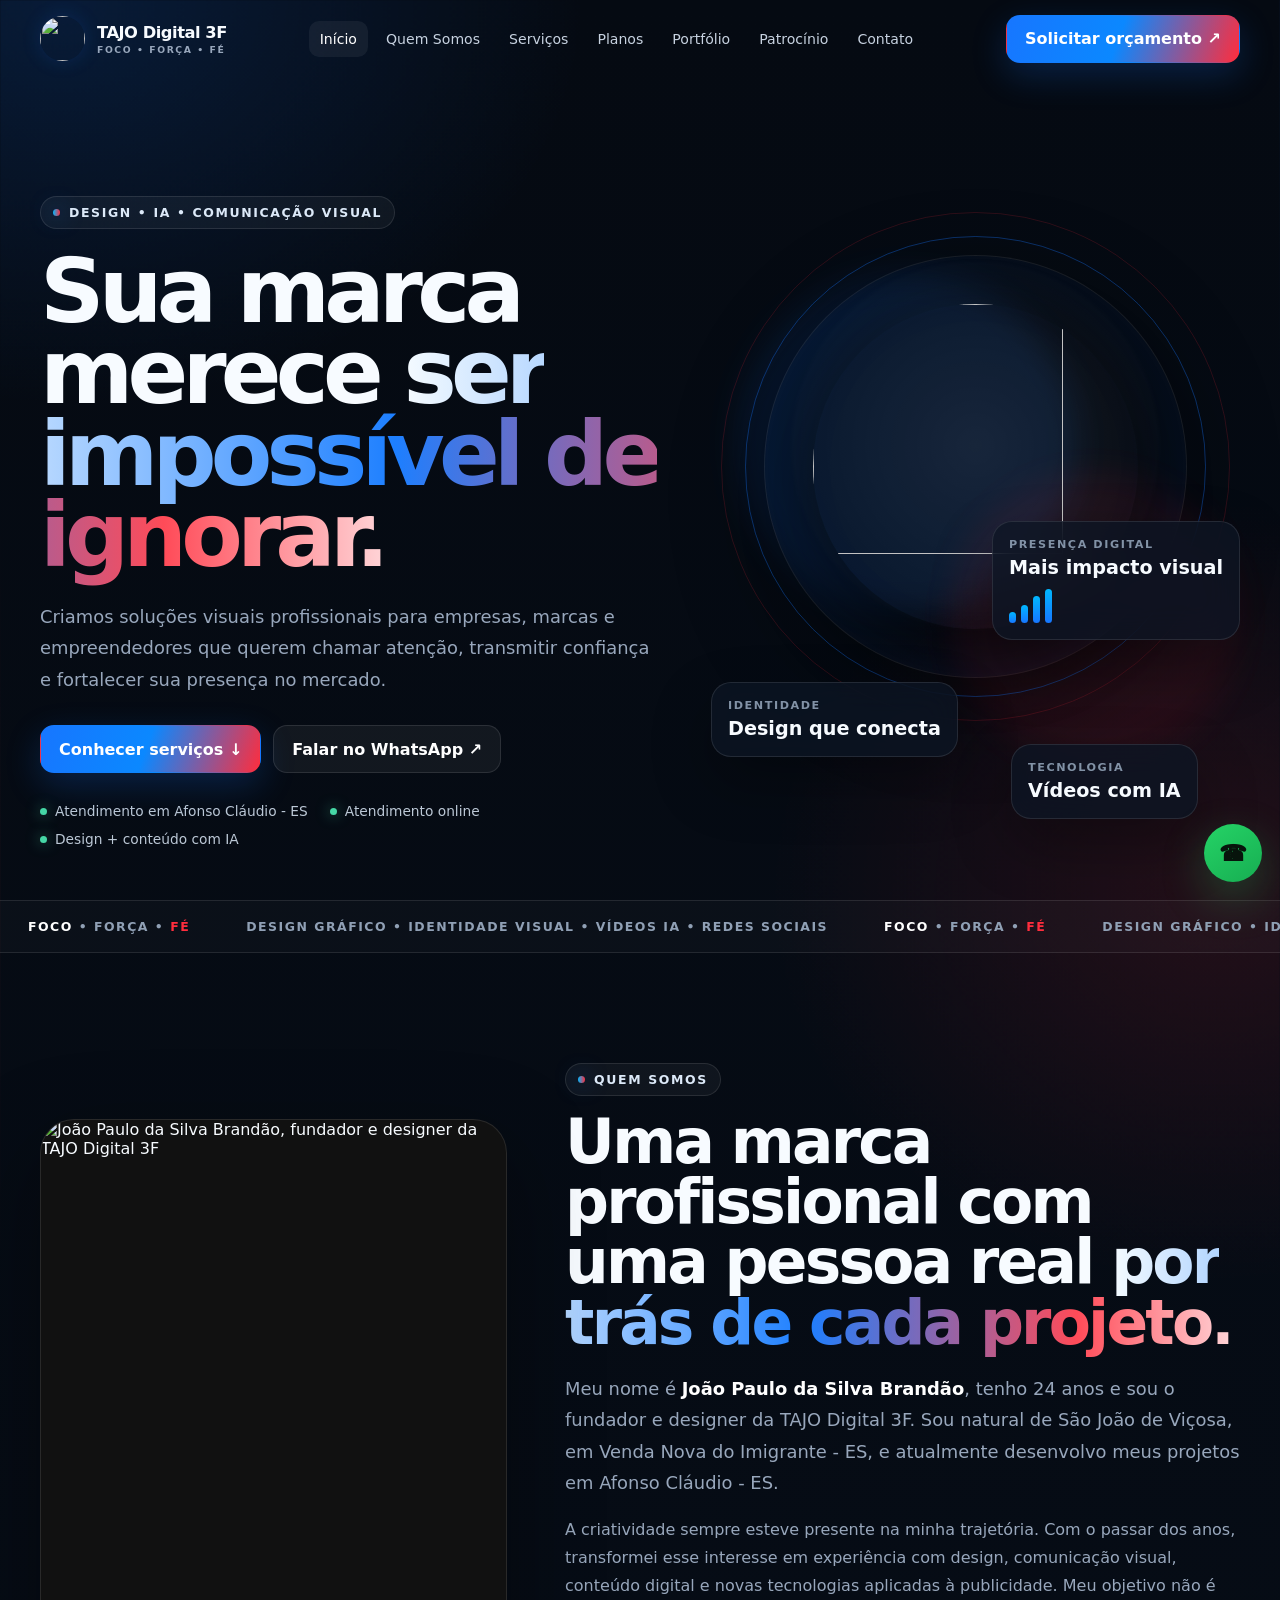
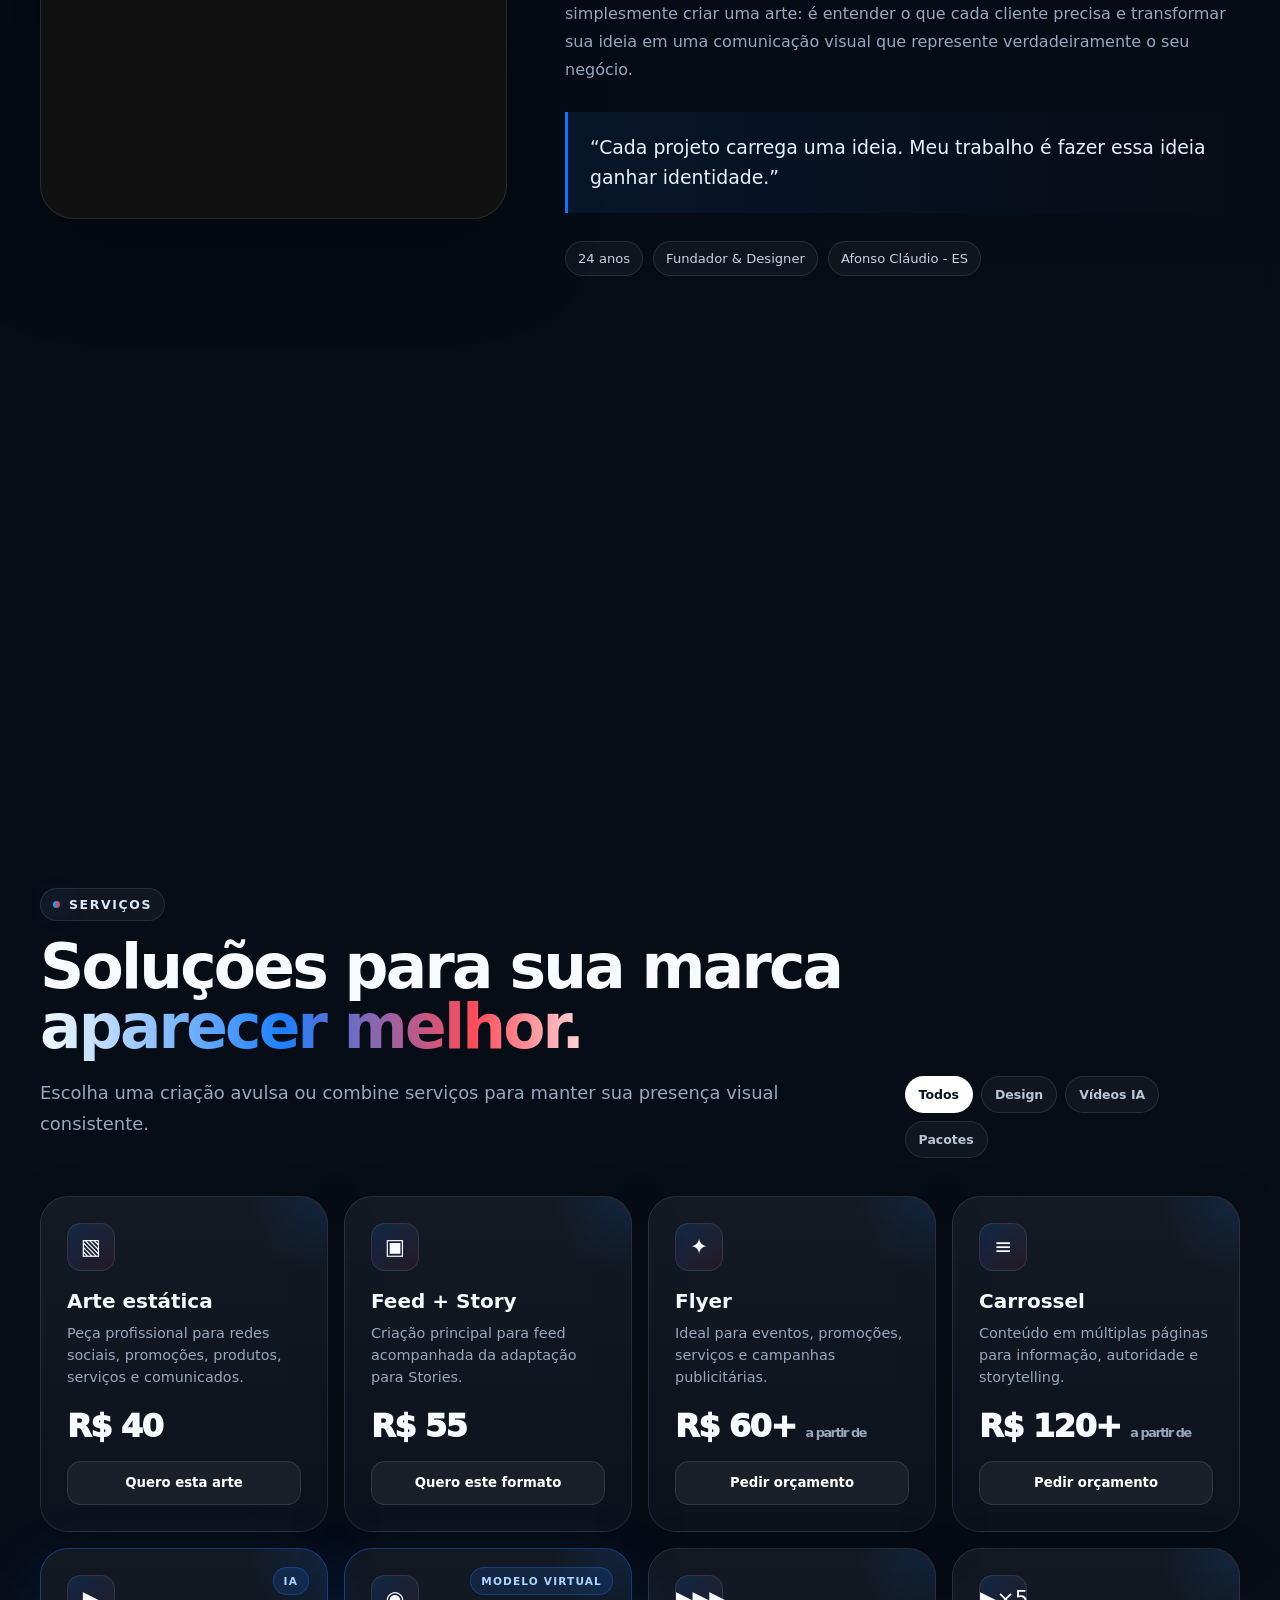
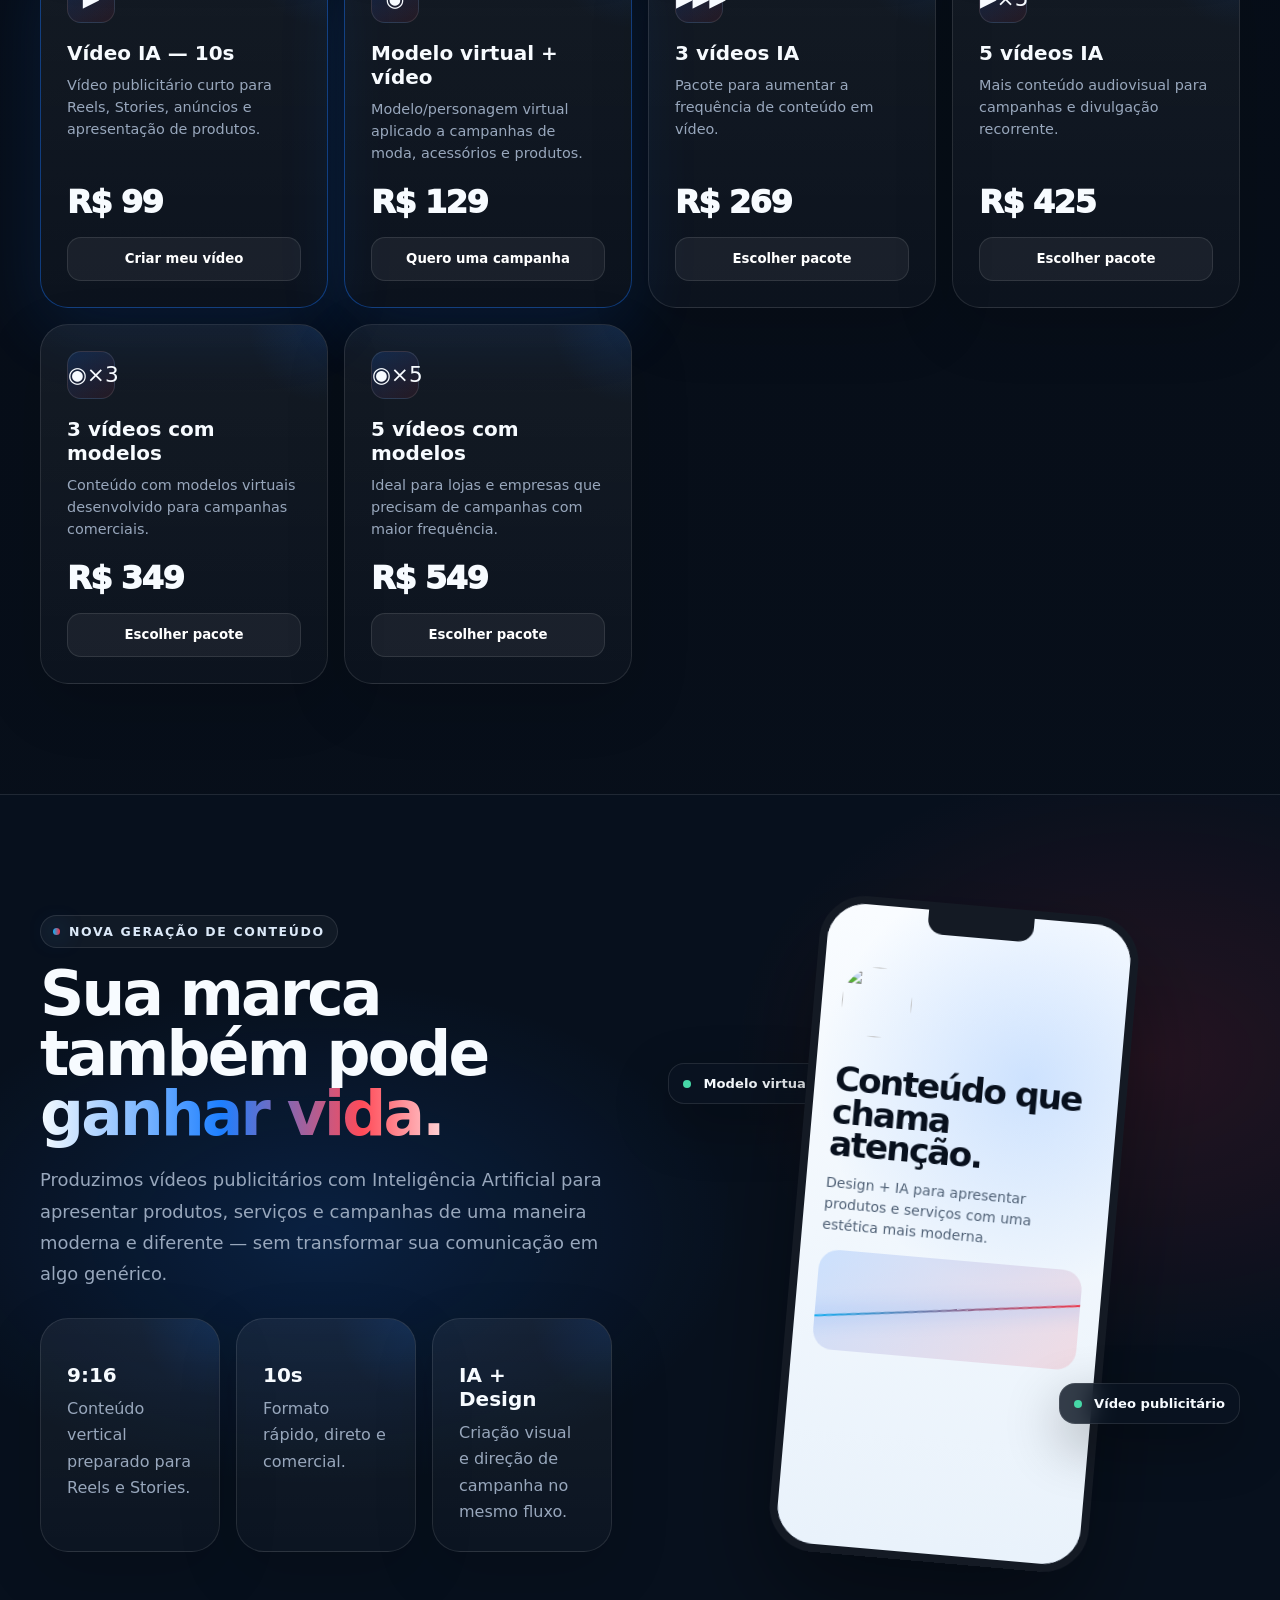
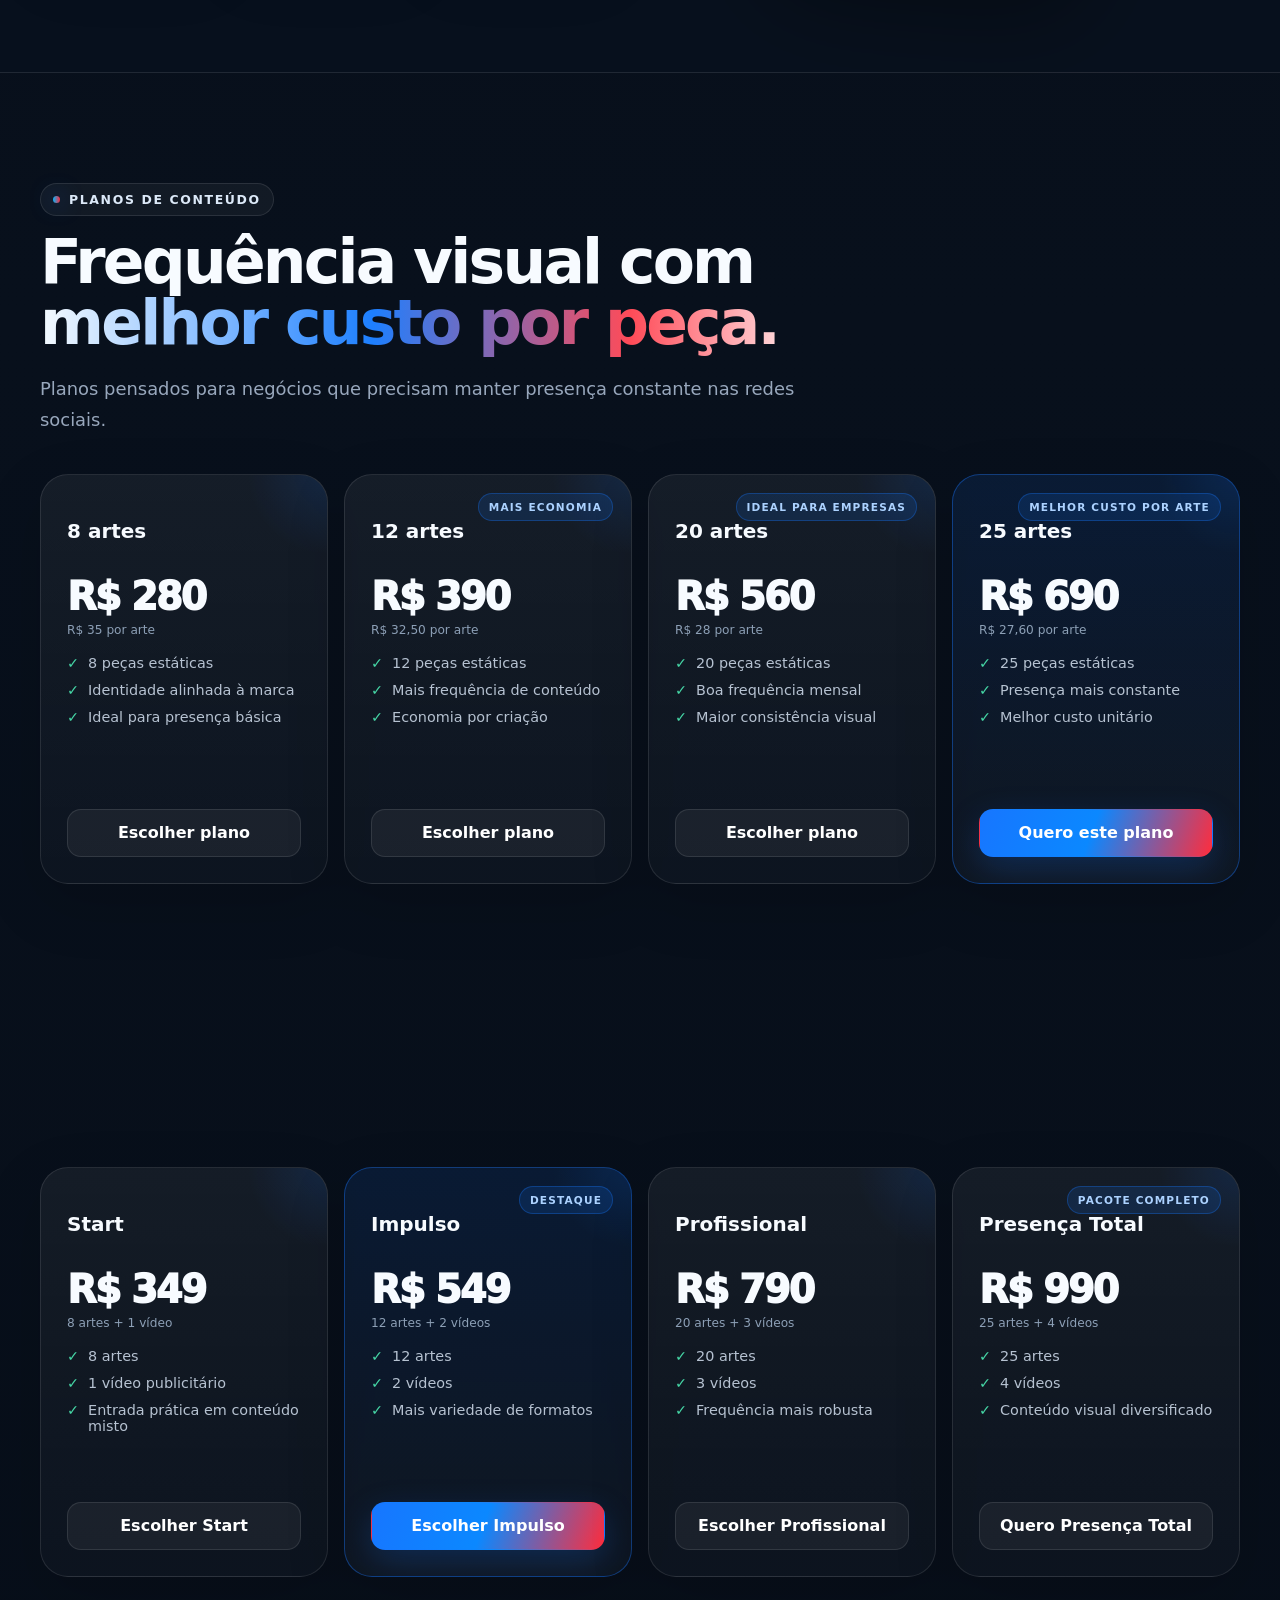
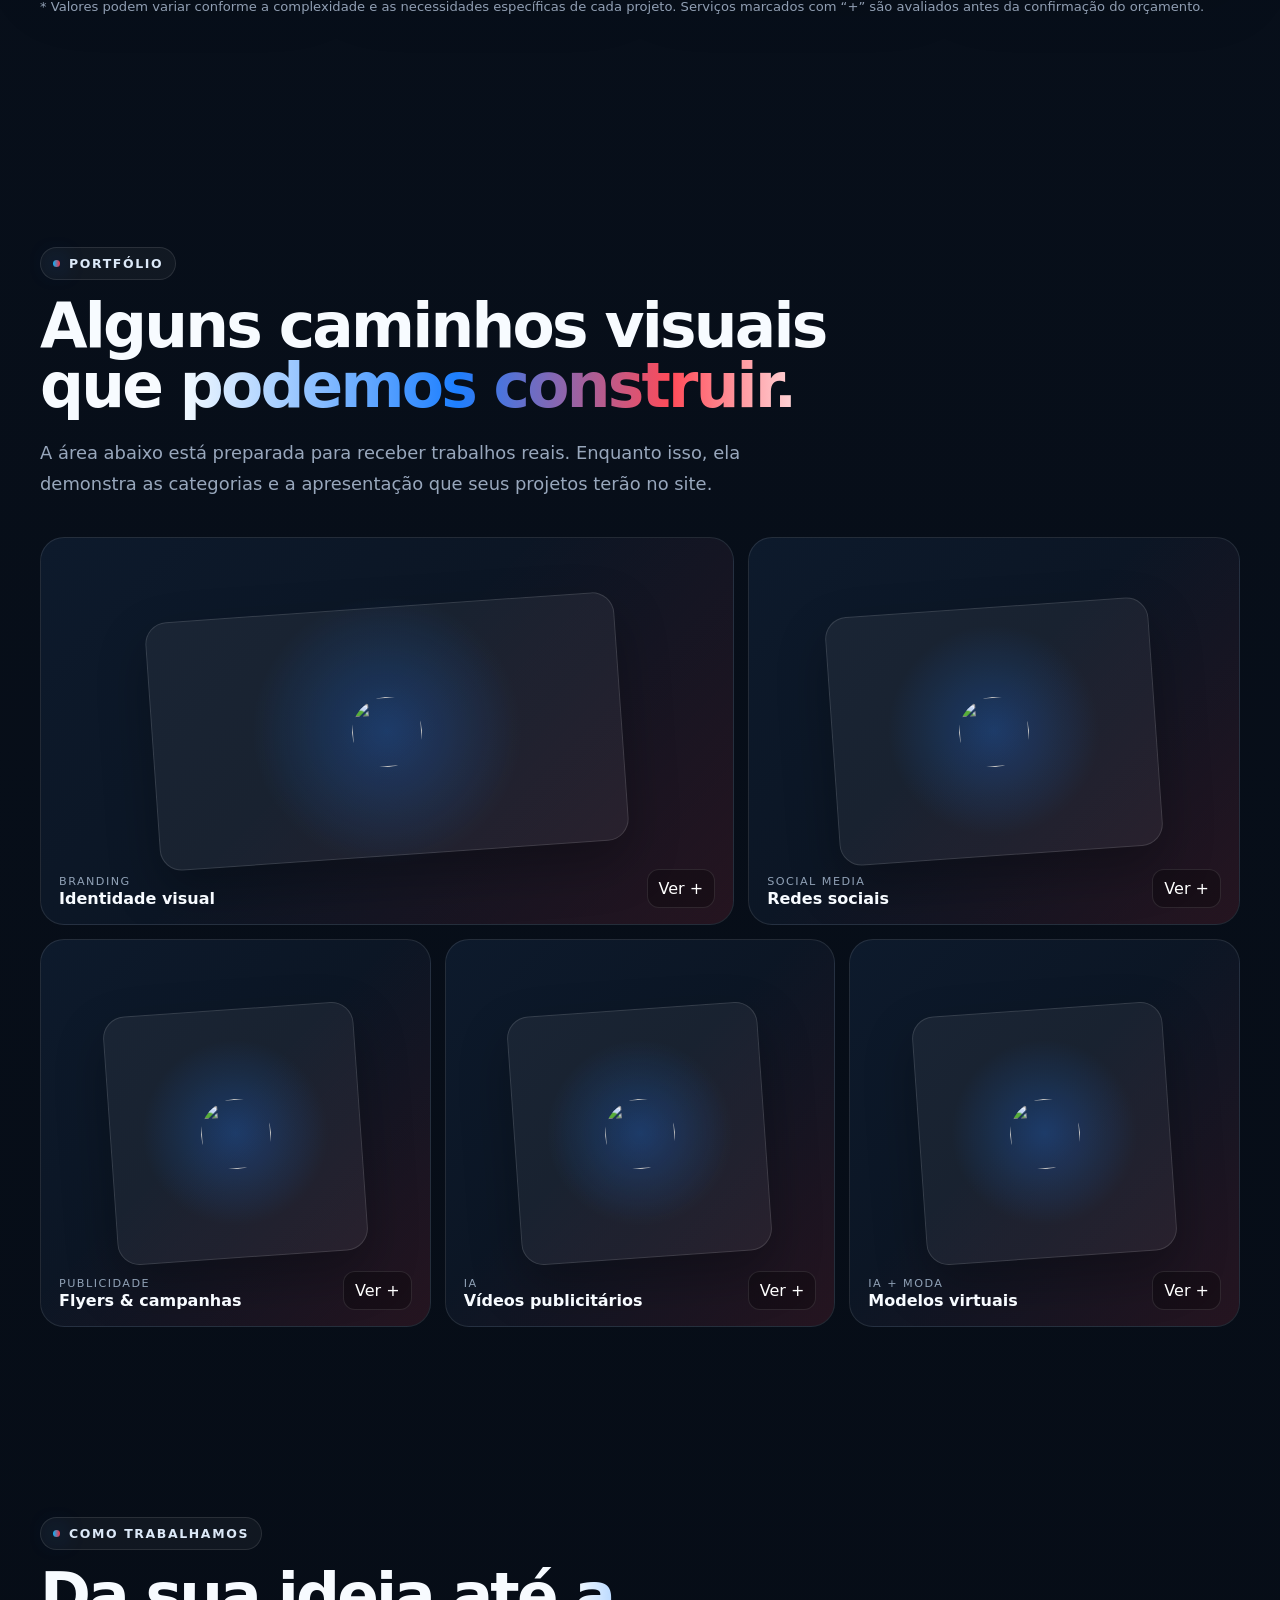
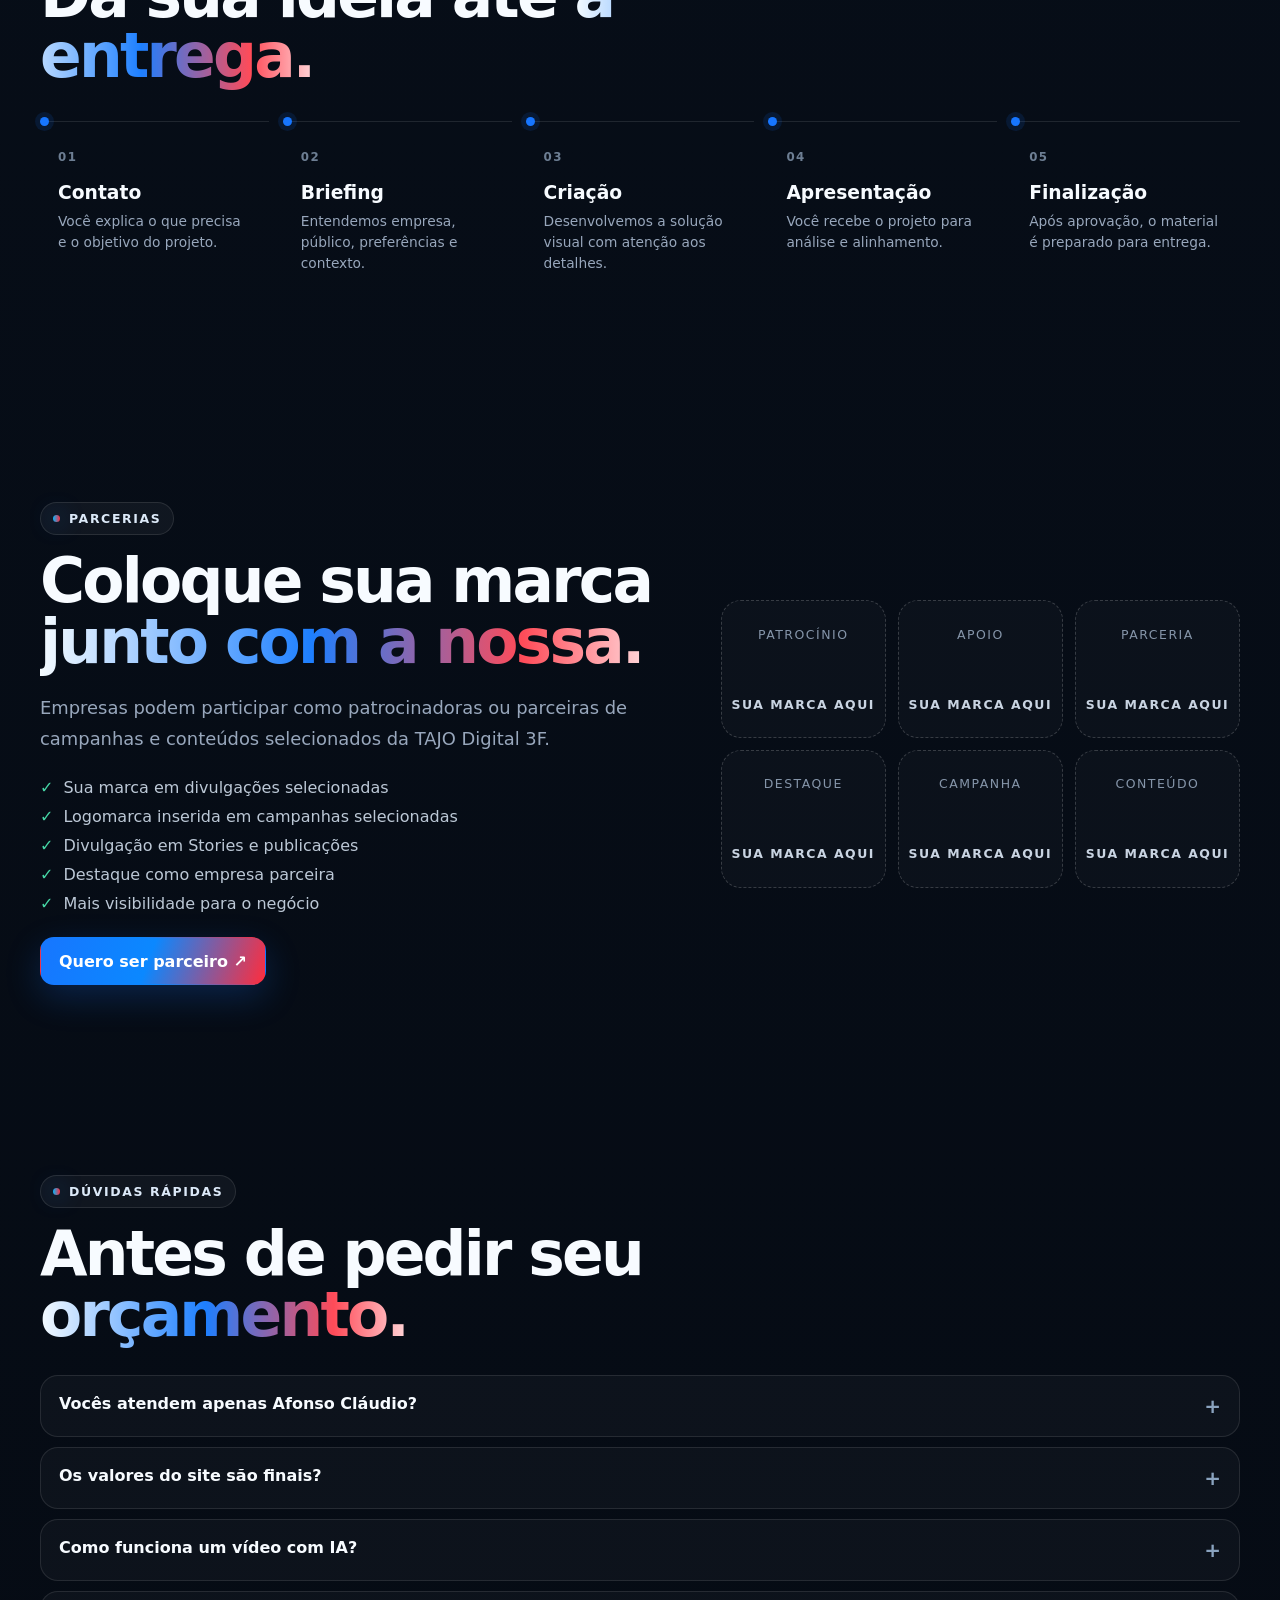
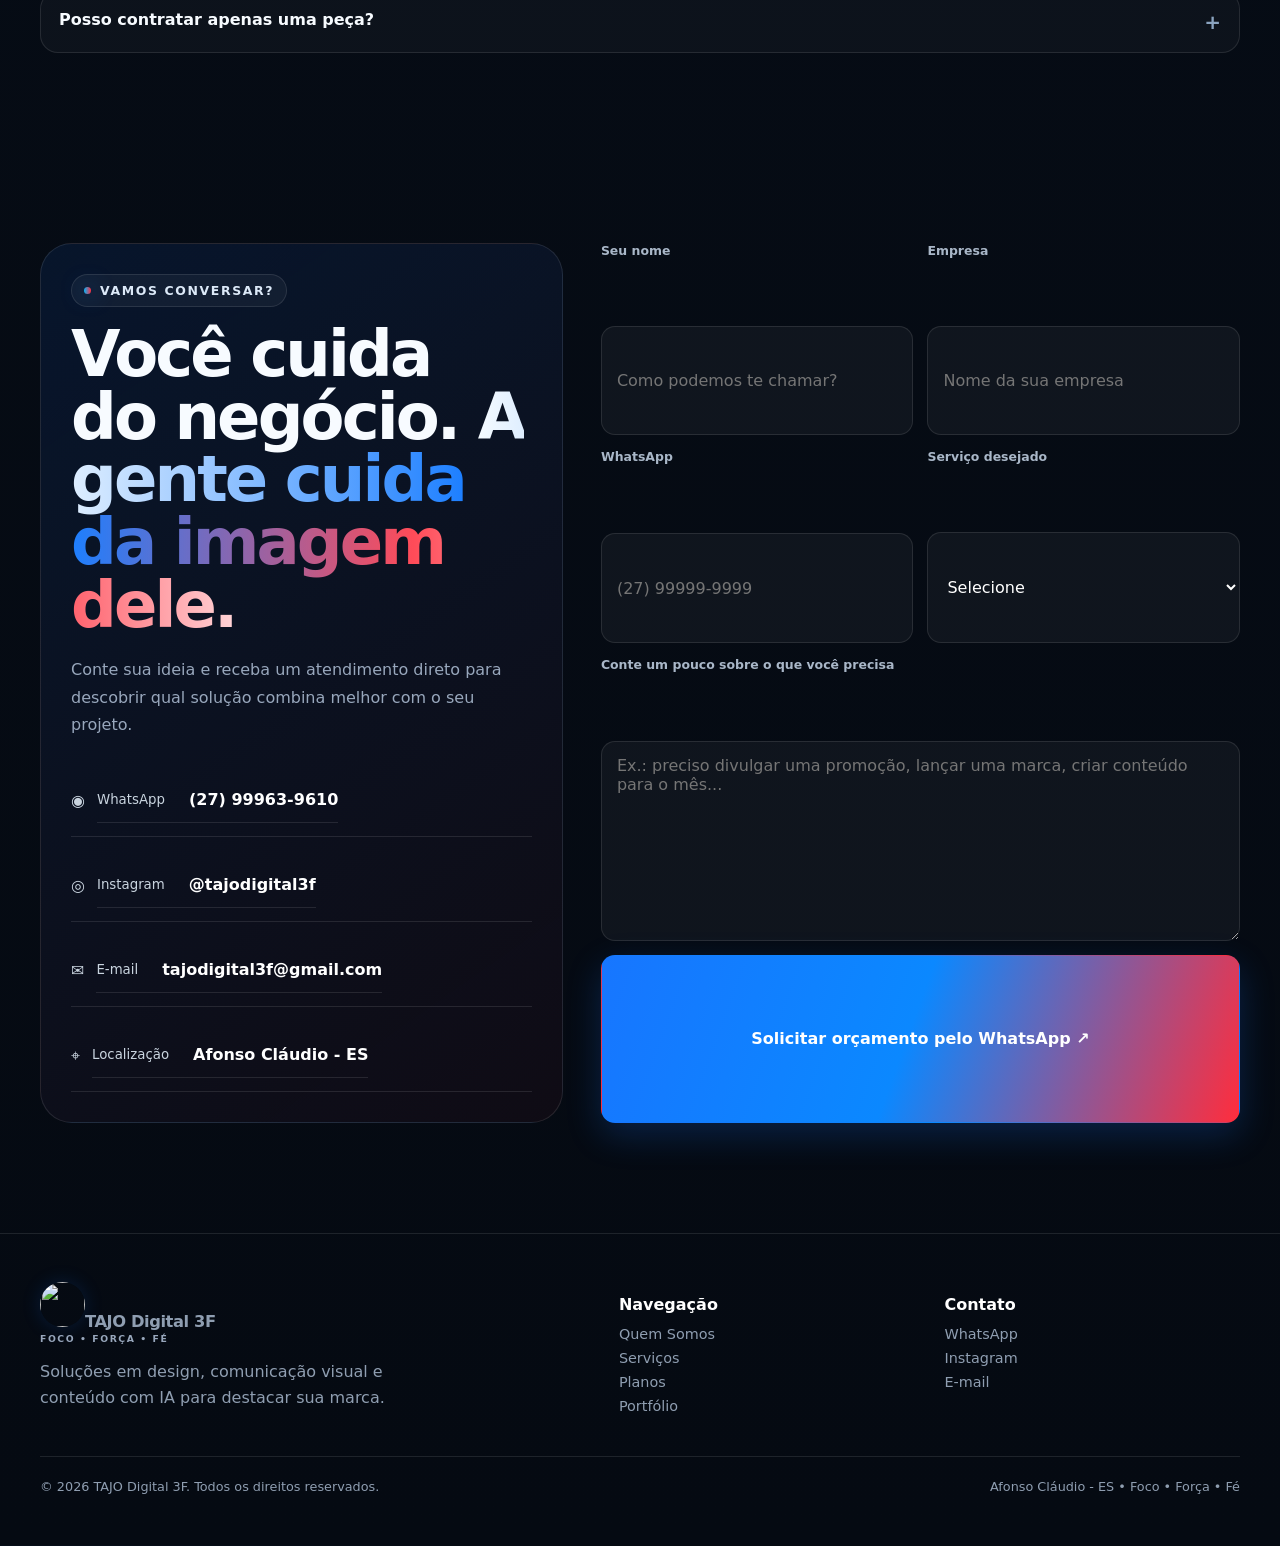
==== commit c4254bba: "Update index.html" ====
--- a/index.html
+++ b/index.html
@@ -11,7 +11,7 @@
 <meta property="og:description" content="Design, criatividade e tecnologia para destacar sua marca.">
 <meta property="og:type" content="website">
 <meta name="robots" content="index,follow">
-<link rel="icon" href="assets/images/logo.png">
+<link rel="icon" href="logo.png">
 
 <script type="application/ld+json">{"@context":"https://schema.org","@type":"ProfessionalService","name":"TAJO Digital 3F","description":"Design gráfico, comunicação visual e vídeos com inteligência artificial.","areaServed":"Afonso Cláudio, ES","email":"tajodigital3f@gmail.com","telephone":"+5527999639610","address":{"@type":"PostalAddress","addressLocality":"Afonso Cláudio","addressRegion":"ES","addressCountry":"BR"}}</script>
 <link rel="stylesheet" href="style.css">
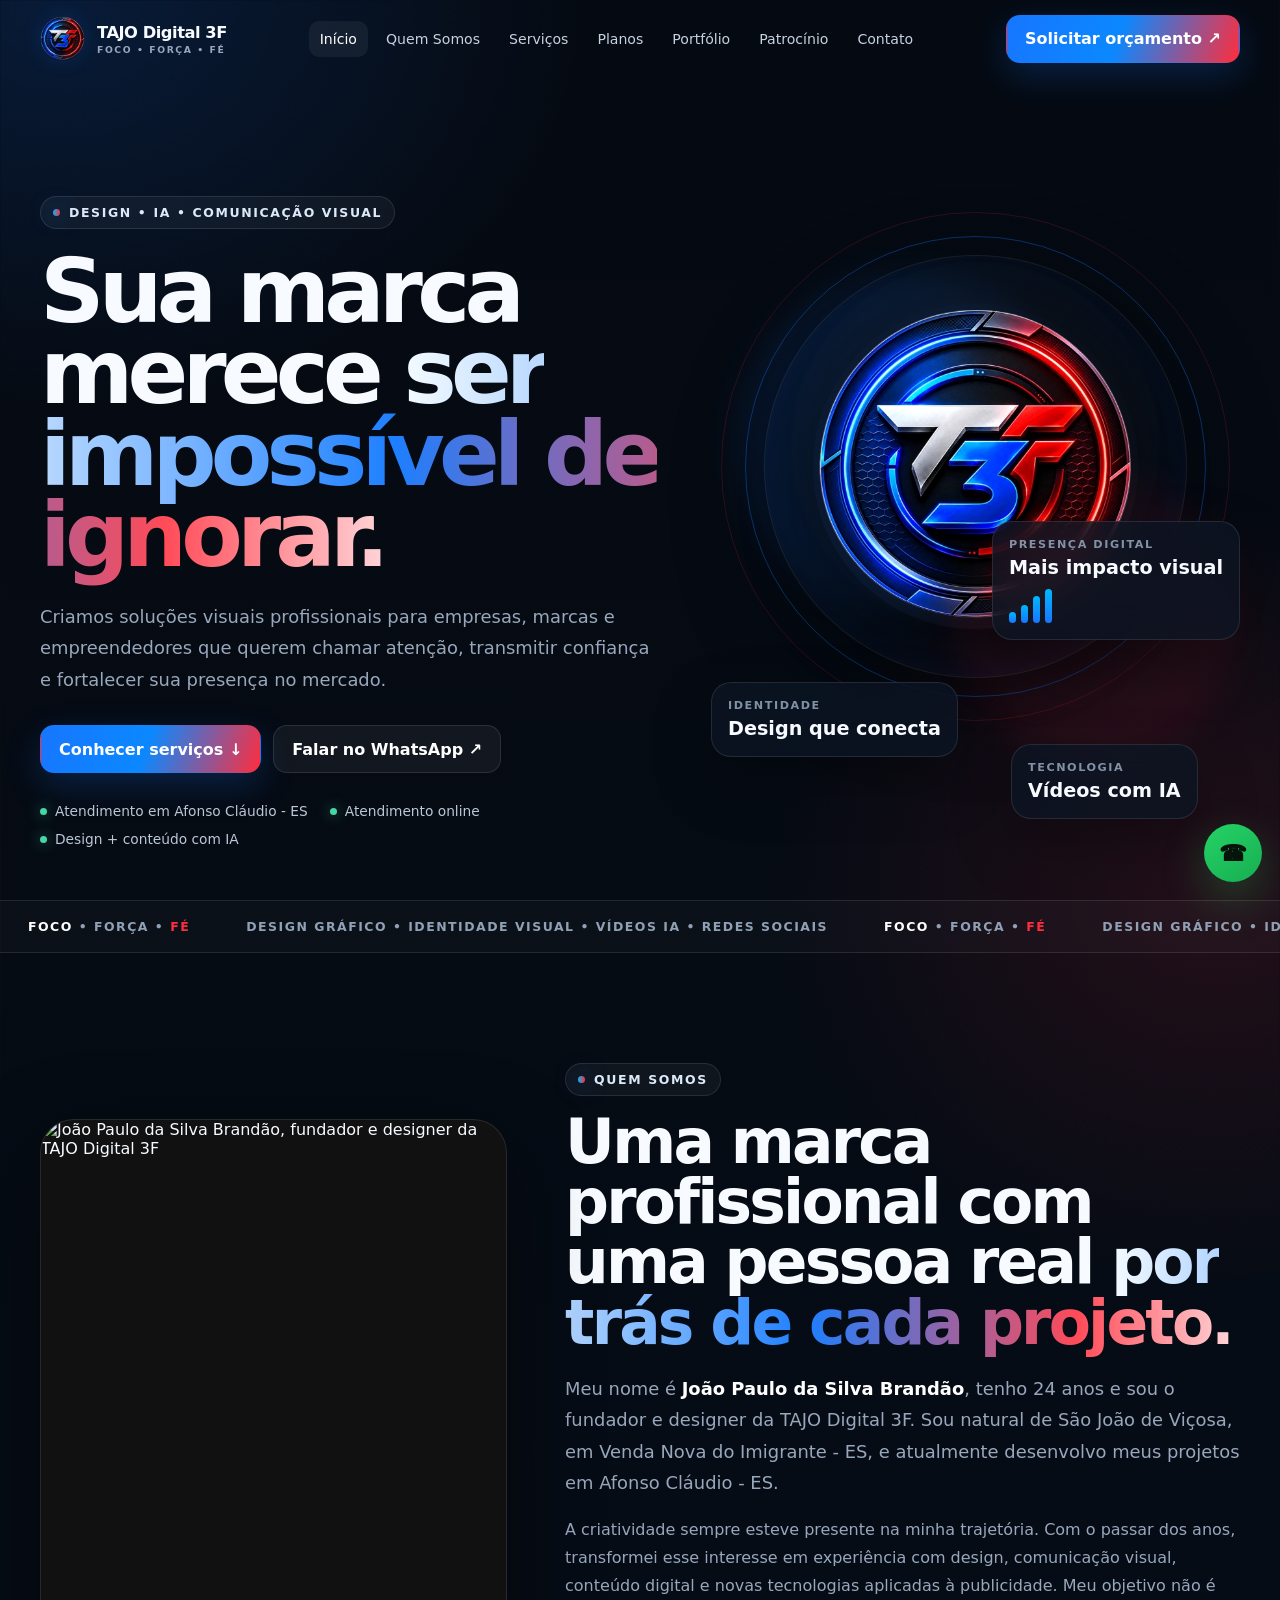
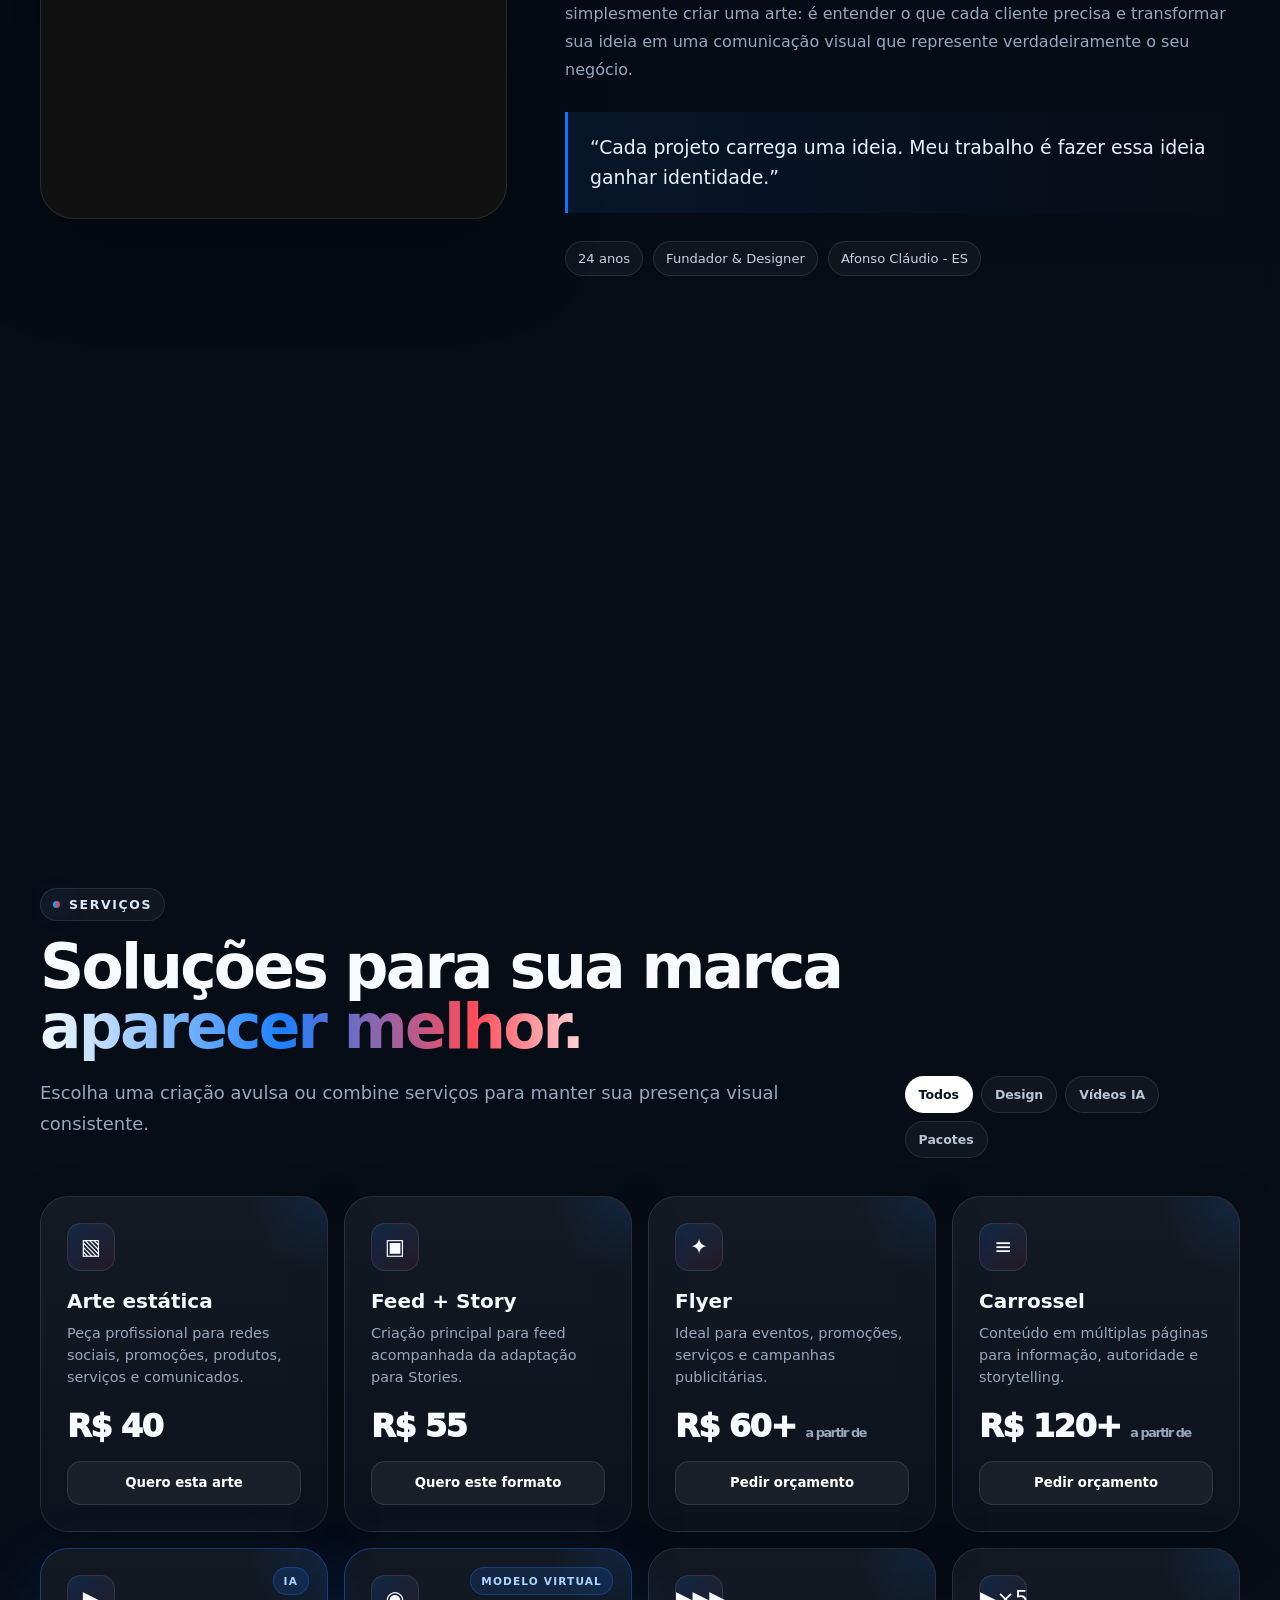
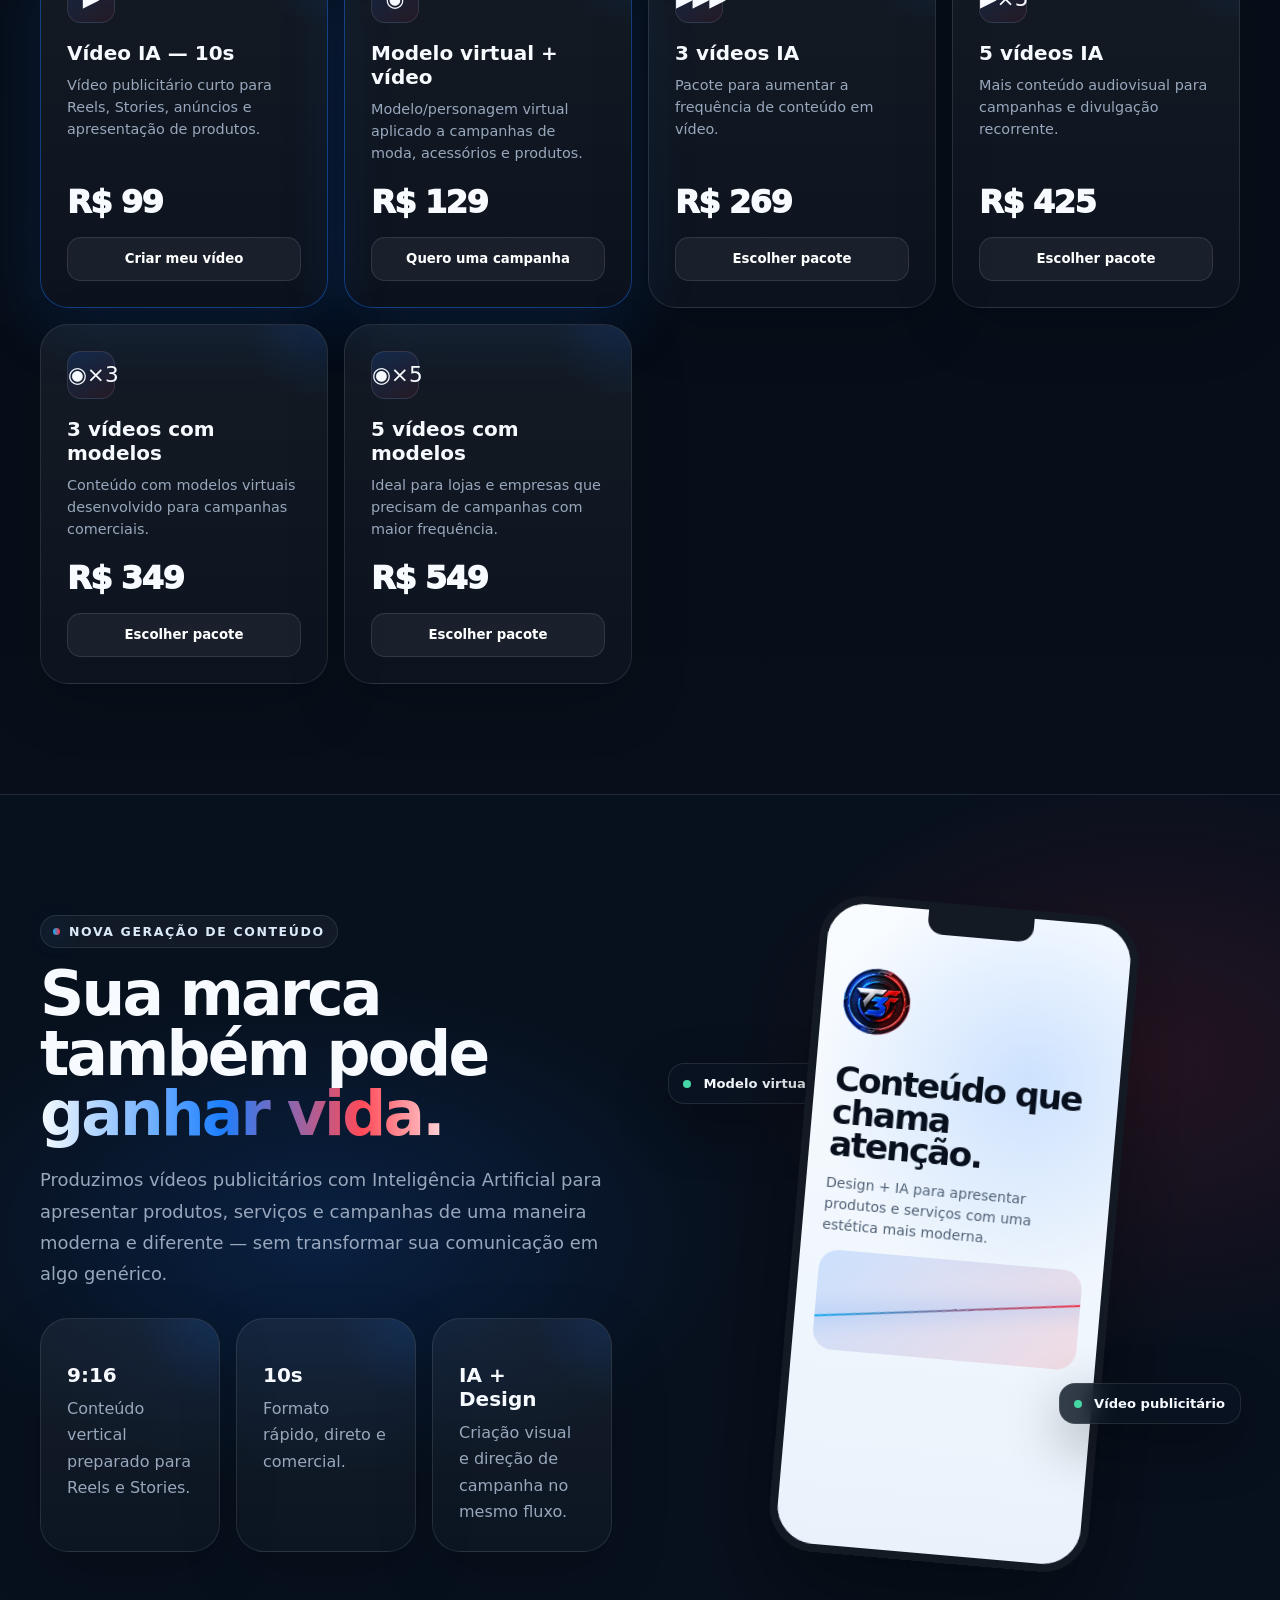
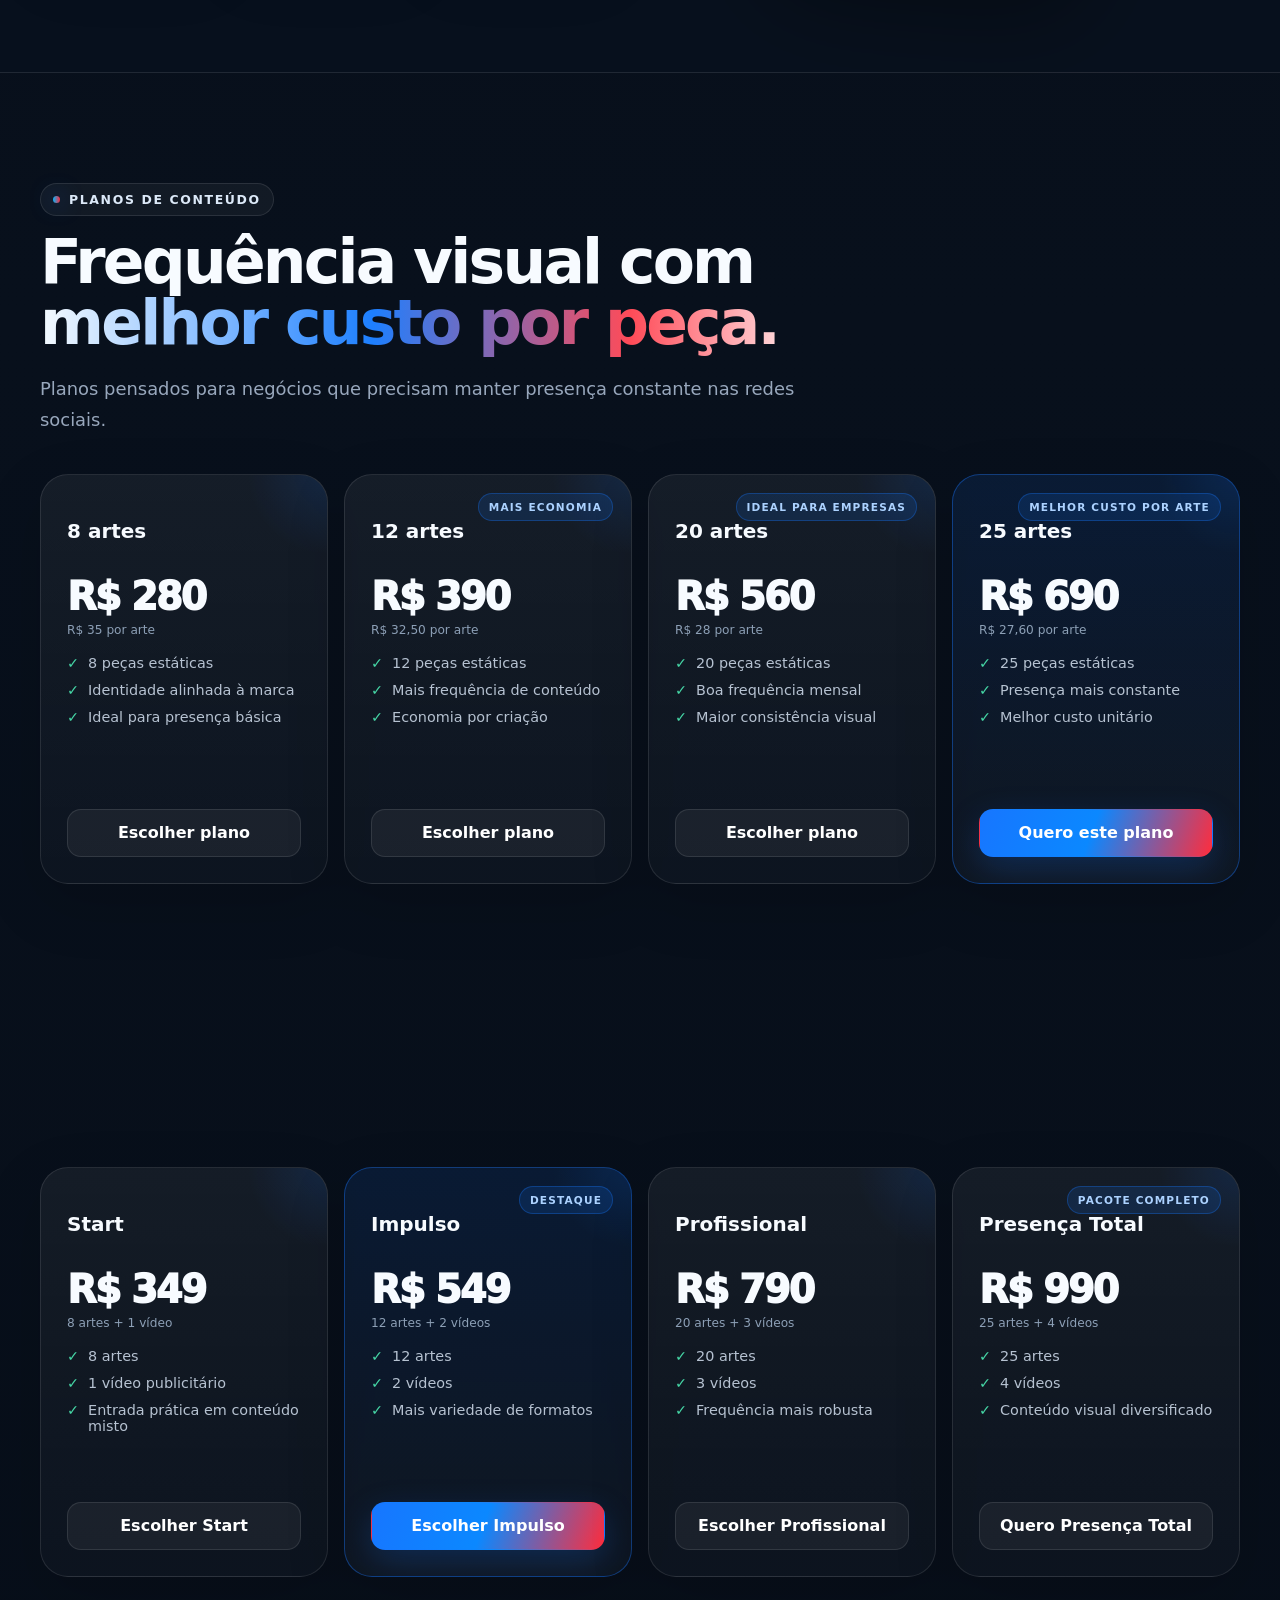
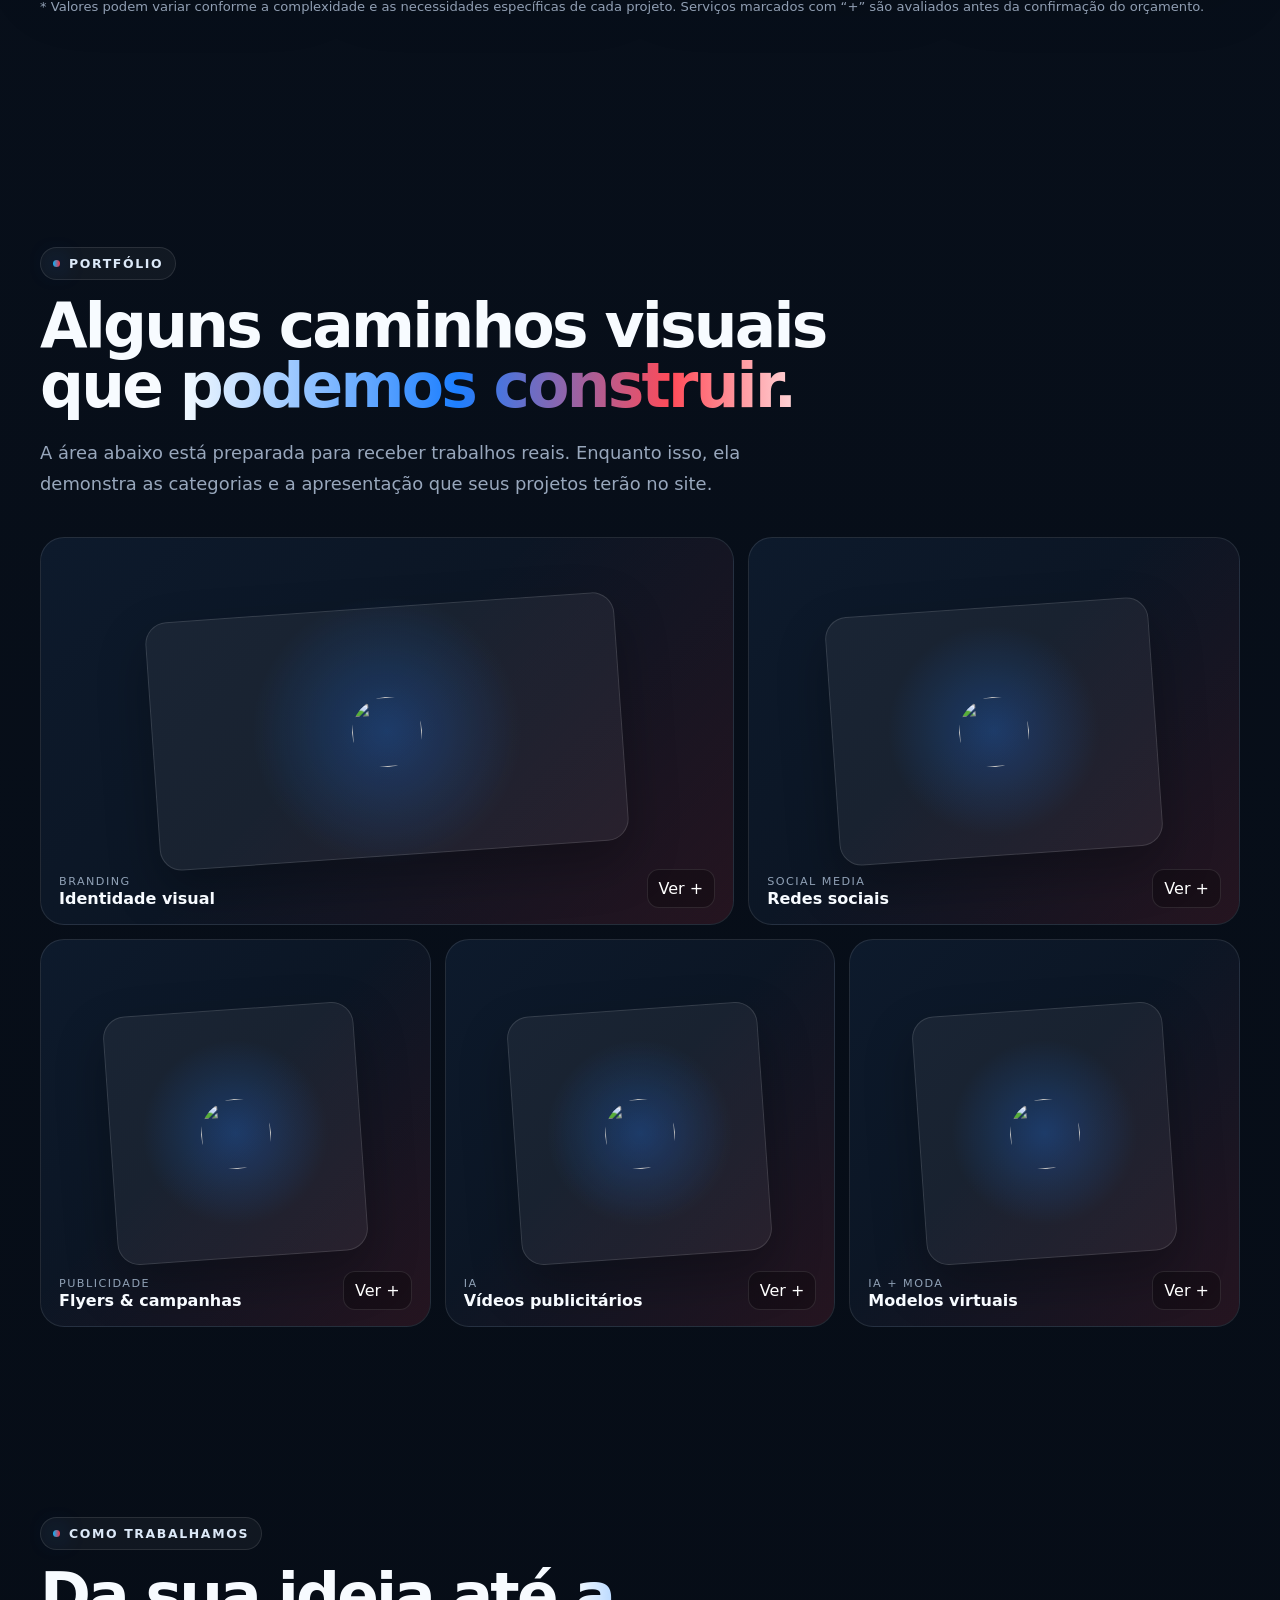
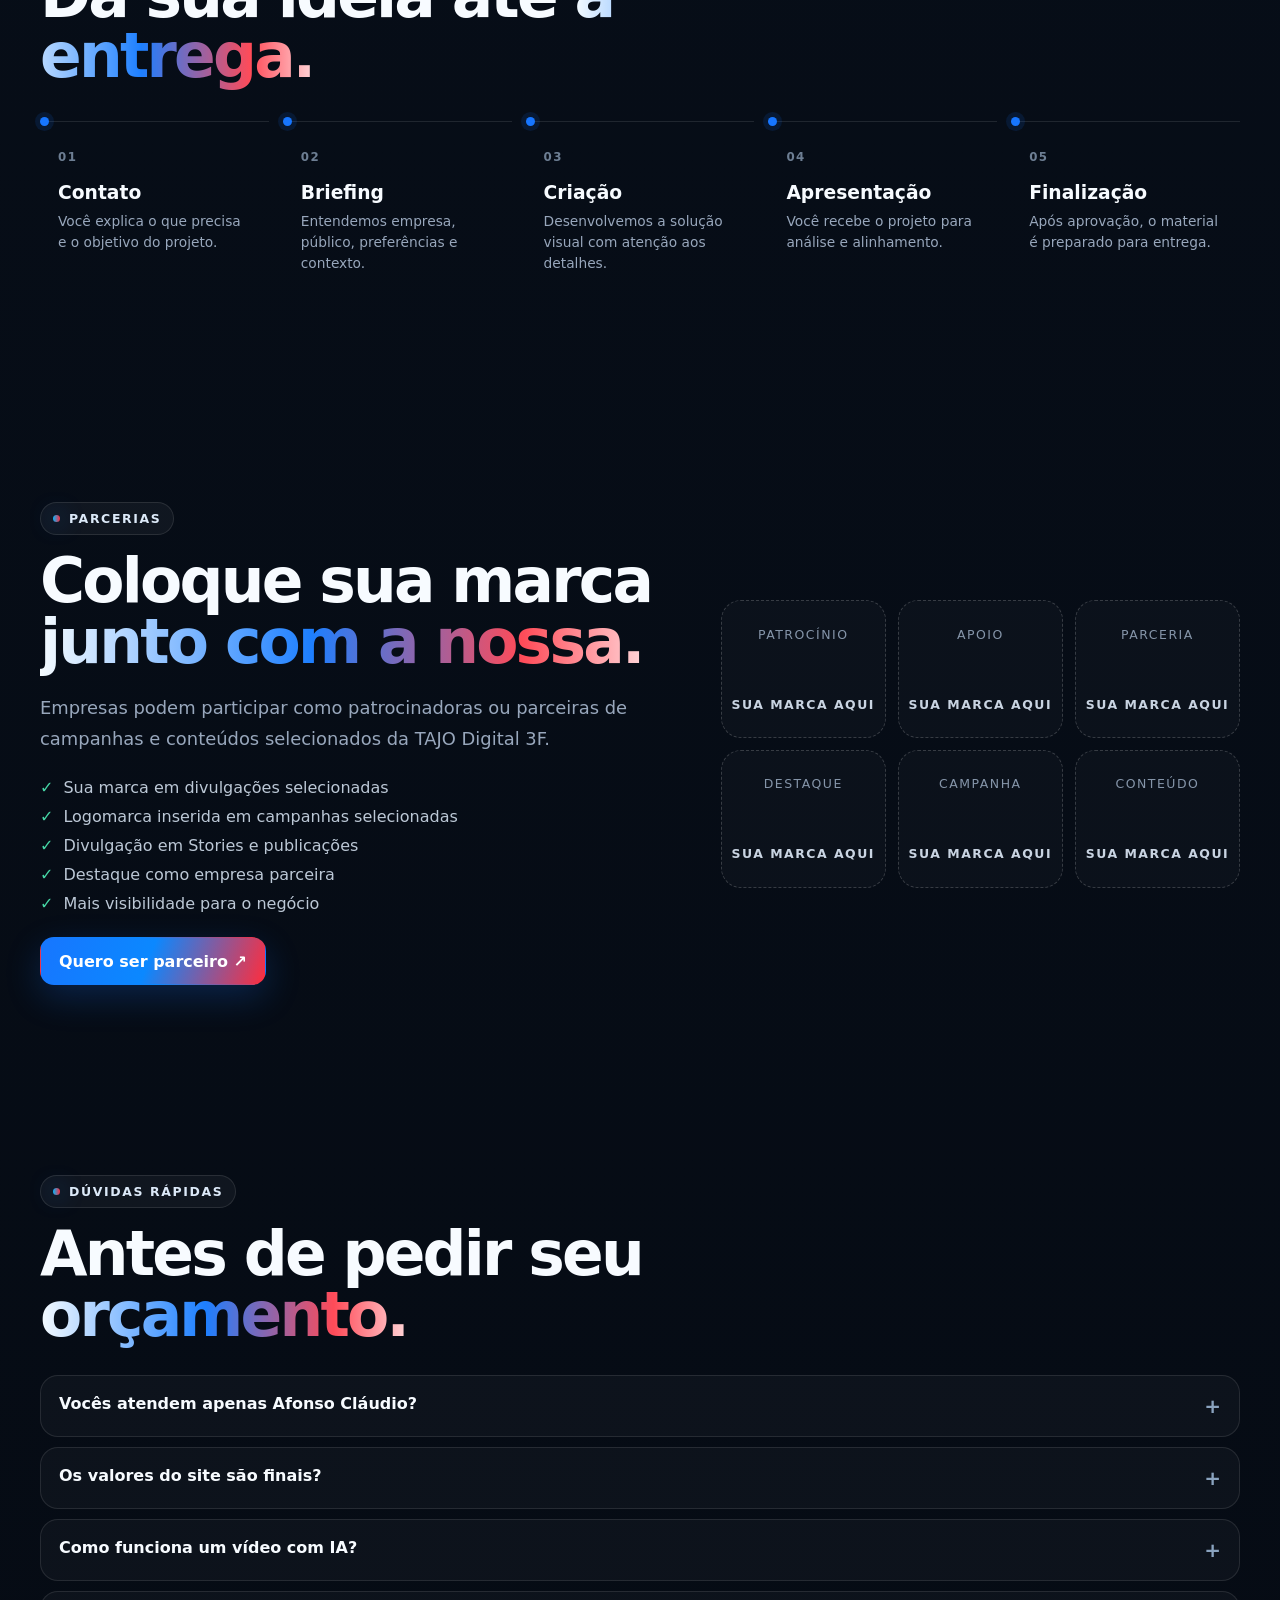
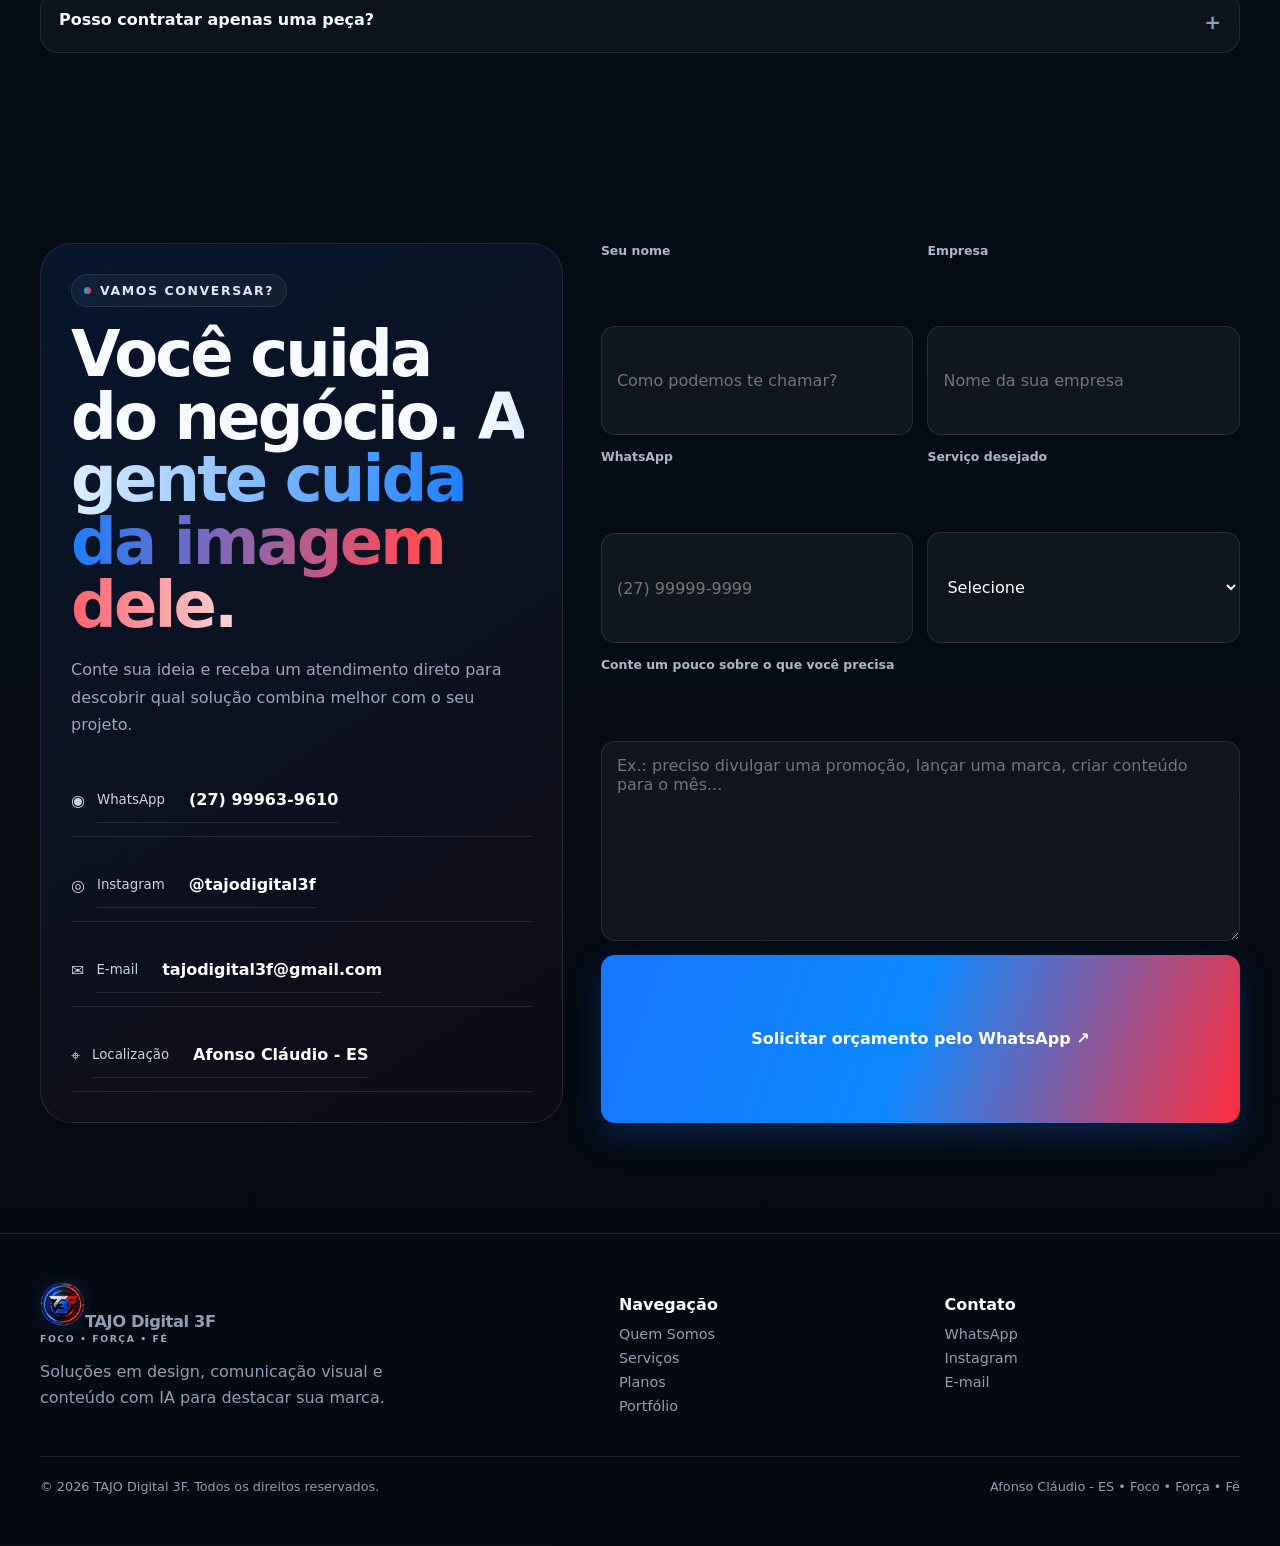
==== commit a300efa5: "Update index.html" ====
--- a/index.html
+++ b/index.html
@@ -19,9 +19,9 @@
 <body>
 <a class="skip" href="#conteudo">Pular para o conteúdo</a>
 <div class="progress" id="progress"></div><div class="cursor" id="cursor"></div>
-<div class="preloader" id="preloader"><img src="assets/images/logo.png" alt="TAJO Digital 3F"></div>
+<div class="preloader" id="preloader"><img src="logo.png" alt="TAJO Digital 3F"></div>
 <header id="header"><div class="container nav">
-  <a class="brand" href="#inicio" aria-label="TAJO Digital 3F — Início"><img src="assets/images/logo.png" alt=""><span><b>TAJO Digital 3F</b><small>Foco • Força • Fé</small></span></a>
+  <a class="brand" href="#inicio" aria-label="TAJO Digital 3F — Início"><img src="logo.png" alt=""><span><b>TAJO Digital 3F</b><small>Foco • Força • Fé</small></span></a>
   <nav class="navlinks" id="navlinks" aria-label="Navegação principal">
     <a href="#inicio">Início</a><a href="#quem-somos">Quem Somos</a><a href="#servicos">Serviços</a><a href="#planos">Planos</a><a href="#portfolio">Portfólio</a><a href="#patrocinio">Patrocínio</a><a href="#contato">Contato</a>
   </nav>
@@ -36,7 +36,7 @@
     <div class="hero-actions"><a class="btn primary magnetic" href="#servicos">Conhecer serviços ↓</a><a class="btn magnetic" href="https://wa.me/5527999639610?text=Ol%C3%A1%21%20Quero%20conversar%20sobre%20um%20projeto%20com%20a%20TAJO%20Digital%203F." target="_blank" rel="noopener">Falar no WhatsApp ↗</a></div>
     <div class="trust-row"><span><i></i> Atendimento em Afonso Cláudio - ES</span><span><i></i> Atendimento online</span><span><i></i> Design + conteúdo com IA</span></div>
   </div>
-  <div class="hero-art reveal" aria-hidden="true"><div class="orb a"></div><div class="orb b"></div><div class="logo-stage" id="logoStage"><img src="assets/images/logo.png" alt=""></div>
+  <div class="hero-art reveal" aria-hidden="true"><div class="orb a"></div><div class="orb b"></div><div class="logo-stage" id="logoStage"><img src="logo.png" alt=""></div>
     <div class="float-card c1"><div class="k">Identidade</div><strong>Design que conecta</strong></div>
     <div class="float-card c2"><div class="k">Presença digital</div><strong>Mais impacto visual</strong><div class="mini-bars"><i></i><i></i><i></i><i></i></div></div>
     <div class="float-card c3"><div class="k">Tecnologia</div><strong>Vídeos com IA</strong></div>
@@ -80,7 +80,7 @@
 <section class="section ai-band"><div class="container ai-grid">
   <div class="reveal"><span class="eyebrow"><i></i> Nova geração de conteúdo</span><h2 class="section-title">Sua marca também pode <span class="gradient">ganhar vida.</span></h2><p class="lead">Produzimos vídeos publicitários com Inteligência Artificial para apresentar produtos, serviços e campanhas de uma maneira moderna e diferente — sem transformar sua comunicação em algo genérico.</p>
   <div class="grid-3" style="margin-top:28px"><div class="card"><h3>9:16</h3><p>Conteúdo vertical preparado para Reels e Stories.</p></div><div class="card"><h3>10s</h3><p>Formato rápido, direto e comercial.</p></div><div class="card"><h3>IA + Design</h3><p>Criação visual e direção de campanha no mesmo fluxo.</p></div></div></div>
-  <div class="phone-stage reveal" aria-hidden="true"><div class="floating-chip a"><i></i> Modelo virtual</div><div class="phone"><div class="phone-screen"><img class="mini-logo" src="assets/images/logo.png" alt=""><h4>Conteúdo que chama atenção.</h4><p>Design + IA para apresentar produtos e serviços com uma estética mais moderna.</p><div class="wave"></div></div></div><div class="floating-chip b"><i></i> Vídeo publicitário</div></div>
+  <div class="phone-stage reveal" aria-hidden="true"><div class="floating-chip a"><i></i> Modelo virtual</div><div class="phone"><div class="phone-screen"><img class="mini-logo" src="logo.png" alt=""><h4>Conteúdo que chama atenção.</h4><p>Design + IA para apresentar produtos e serviços com uma estética mais moderna.</p><div class="wave"></div></div></div><div class="floating-chip b"><i></i> Vídeo publicitário</div></div>
 </div></section>
 
 <section class="section" id="planos"><div class="container reveal"><span class="eyebrow"><i></i> Planos de conteúdo</span><h2 class="section-title">Frequência visual com <span class="gradient">melhor custo por peça.</span></h2><p class="lead">Planos pensados para negócios que precisam manter presença constante nas redes sociais.</p></div>
@@ -133,8 +133,8 @@
   <form class="form reveal" id="quoteForm"><div class="field"><label for="nome">Seu nome</label><input id="nome" name="nome" autocomplete="name" required placeholder="Como podemos te chamar?"></div><div class="field"><label for="empresa">Empresa</label><input id="empresa" name="empresa" autocomplete="organization" placeholder="Nome da sua empresa"></div><div class="field"><label for="whatsapp">WhatsApp</label><input id="whatsapp" name="whatsapp" inputmode="tel" autocomplete="tel" placeholder="(27) 99999-9999"></div><div class="field"><label for="servico">Serviço desejado</label><select id="servico" name="servico" required><option value="">Selecione</option><option>Arte estática</option><option>Feed + Story</option><option>Flyer</option><option>Carrossel</option><option>Vídeo IA 10s</option><option>Modelo virtual + vídeo</option><option>Pacote de vídeos IA</option><option>Pacote com modelos</option><option>Pacote de artes</option><option>Artes + vídeos</option><option>Identidade visual</option><option>Logotipo</option><option>Patrocínio</option><option>Outro</option></select></div><div class="field full"><label for="mensagem">Conte um pouco sobre o que você precisa</label><textarea id="mensagem" name="mensagem" placeholder="Ex.: preciso divulgar uma promoção, lançar uma marca, criar conteúdo para o mês..."></textarea></div><button class="btn primary magnetic" type="submit">Solicitar orçamento pelo WhatsApp ↗</button></form>
 </div></section>
 </main>
-<footer><div class="container footer-grid"><div><a class="brand" href="#inicio"><img src="assets/images/logo.png" alt=""><span><b>TAJO Digital 3F</b><small>Foco • Força • Fé</small></span></a><p style="max-width:420px;line-height:1.6;margin-top:15px">Soluções em design, comunicação visual e conteúdo com IA para destacar sua marca.</p></div><div><h4>Navegação</h4><a href="#quem-somos">Quem Somos</a><a href="#servicos">Serviços</a><a href="#planos">Planos</a><a href="#portfolio">Portfólio</a></div><div><h4>Contato</h4><a href="https://wa.me/5527999639610">WhatsApp</a><a href="https://instagram.com/tajodigital3f">Instagram</a><a href="mailto:tajodigital3f@gmail.com">E-mail</a></div></div><div class="container copyright"><span>© 2026 TAJO Digital 3F. Todos os direitos reservados.</span><span>Afonso Cláudio - ES • Foco • Força • Fé</span></div></footer>
+<footer><div class="container footer-grid"><div><a class="brand" href="#inicio"><img src="logo.png" alt=""><span><b>TAJO Digital 3F</b><small>Foco • Força • Fé</small></span></a><p style="max-width:420px;line-height:1.6;margin-top:15px">Soluções em design, comunicação visual e conteúdo com IA para destacar sua marca.</p></div><div><h4>Navegação</h4><a href="#quem-somos">Quem Somos</a><a href="#servicos">Serviços</a><a href="#planos">Planos</a><a href="#portfolio">Portfólio</a></div><div><h4>Contato</h4><a href="https://wa.me/5527999639610">WhatsApp</a><a href="https://instagram.com/tajodigital3f">Instagram</a><a href="mailto:tajodigital3f@gmail.com">E-mail</a></div></div><div class="container copyright"><span>© 2026 TAJO Digital 3F. Todos os direitos reservados.</span><span>Afonso Cláudio - ES • Foco • Força • Fé</span></div></footer>
 <a class="wa" aria-label="Falar com a TAJO Digital 3F no WhatsApp" href="https://wa.me/5527999639610?text=Ol%C3%A1%21%20Conheci%20a%20TAJO%20Digital%203F%20pelo%20site%20e%20gostaria%20de%20conversar." target="_blank" rel="noopener">☎</a>
-<div class="modal" id="modal" aria-hidden="true"><div class="modal-box" role="dialog" aria-modal="true" aria-labelledby="modalTitle"><button class="modal-close" id="modalClose" aria-label="Fechar">×</button><span class="eyebrow"><i></i> Demonstração</span><h2 id="modalTitle" class="section-title" style="font-size:clamp(2.2rem,5vw,4rem);margin-top:18px">Projeto</h2><p id="modalCat" class="muted"></p><div class="modal-demo"><img src="assets/images/logo.png" alt="TAJO Digital 3F"></div><p class="muted">Este espaço está pronto para receber imagens, descrição, objetivo e entregáveis de um trabalho real. Assim, o portfólio poderá crescer sem alterar a estrutura do site.</p></div></div>
+<div class="modal" id="modal" aria-hidden="true"><div class="modal-box" role="dialog" aria-modal="true" aria-labelledby="modalTitle"><button class="modal-close" id="modalClose" aria-label="Fechar">×</button><span class="eyebrow"><i></i> Demonstração</span><h2 id="modalTitle" class="section-title" style="font-size:clamp(2.2rem,5vw,4rem);margin-top:18px">Projeto</h2><p id="modalCat" class="muted"></p><div class="modal-demo"><img src="logo.png" alt="TAJO Digital 3F"></div><p class="muted">Este espaço está pronto para receber imagens, descrição, objetivo e entregáveis de um trabalho real. Assim, o portfólio poderá crescer sem alterar a estrutura do site.</p></div></div>
 <script src="script.js"></script>
 </body></html>
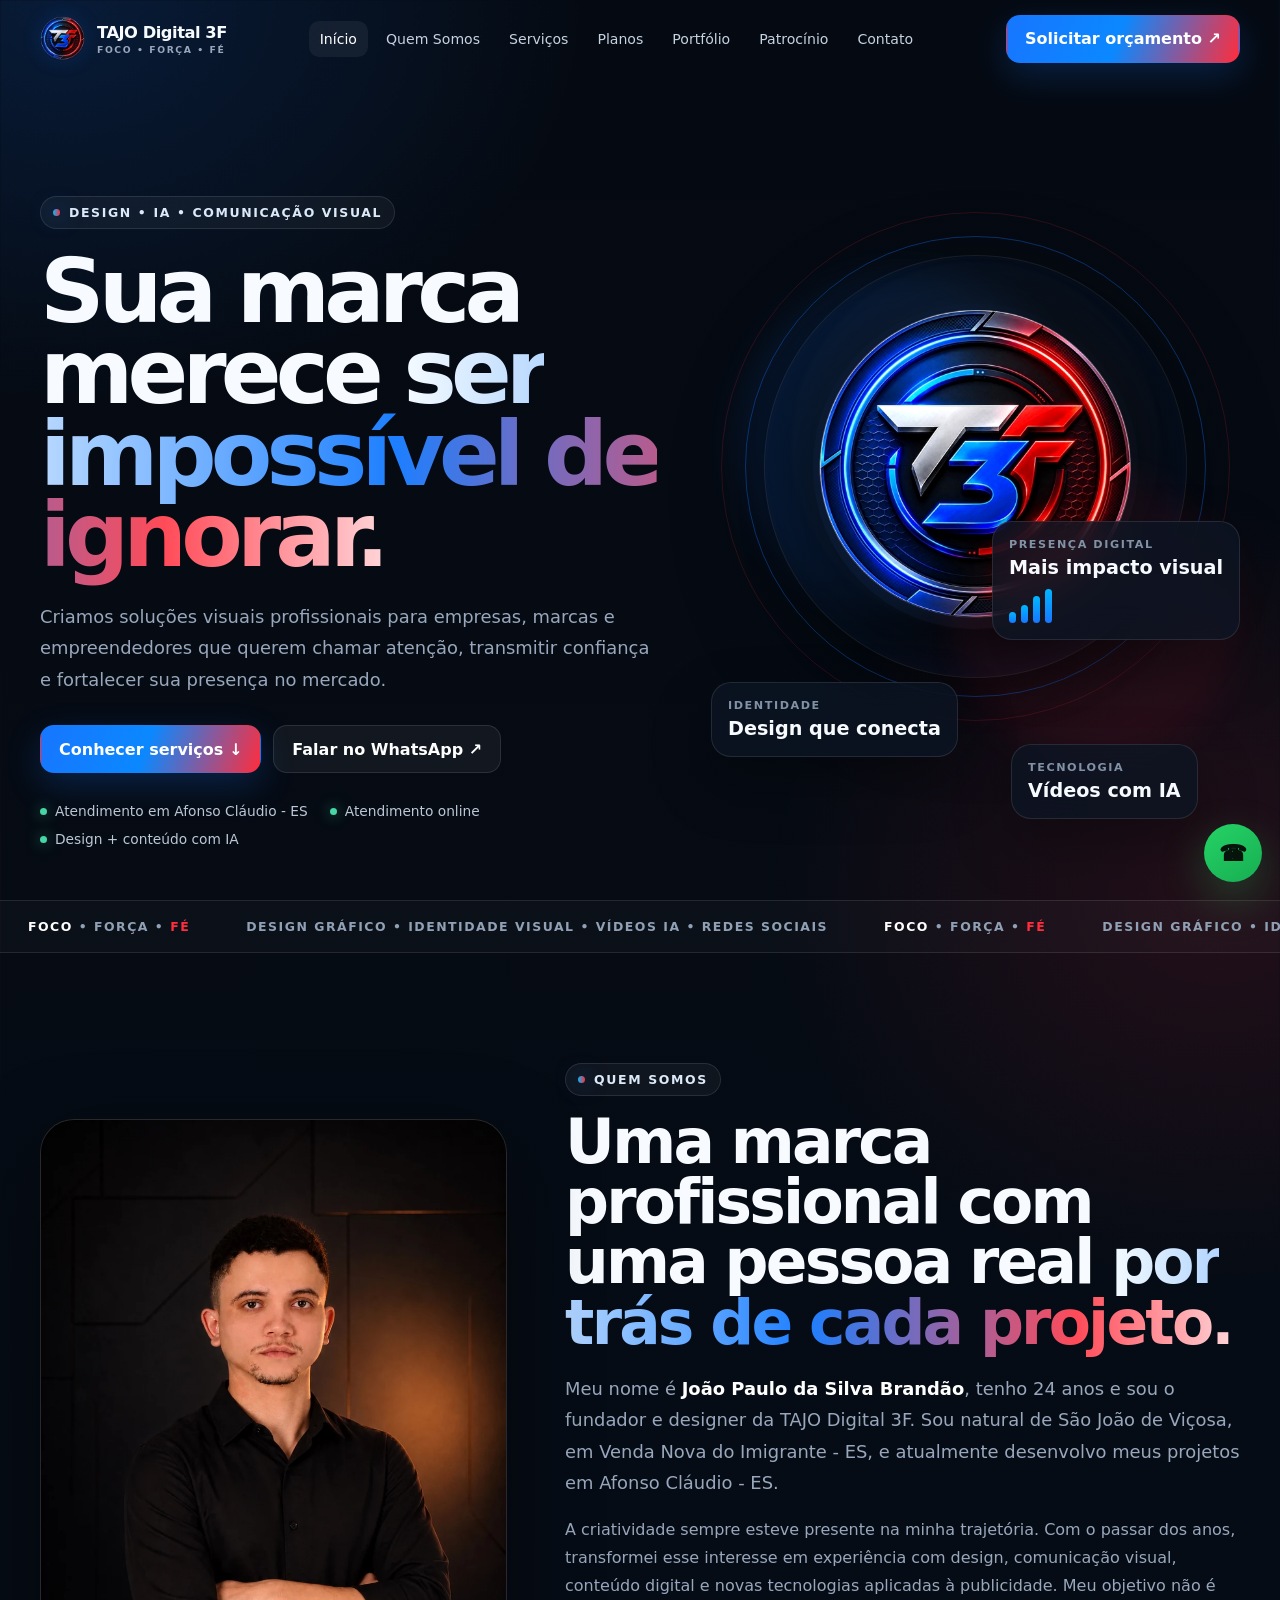
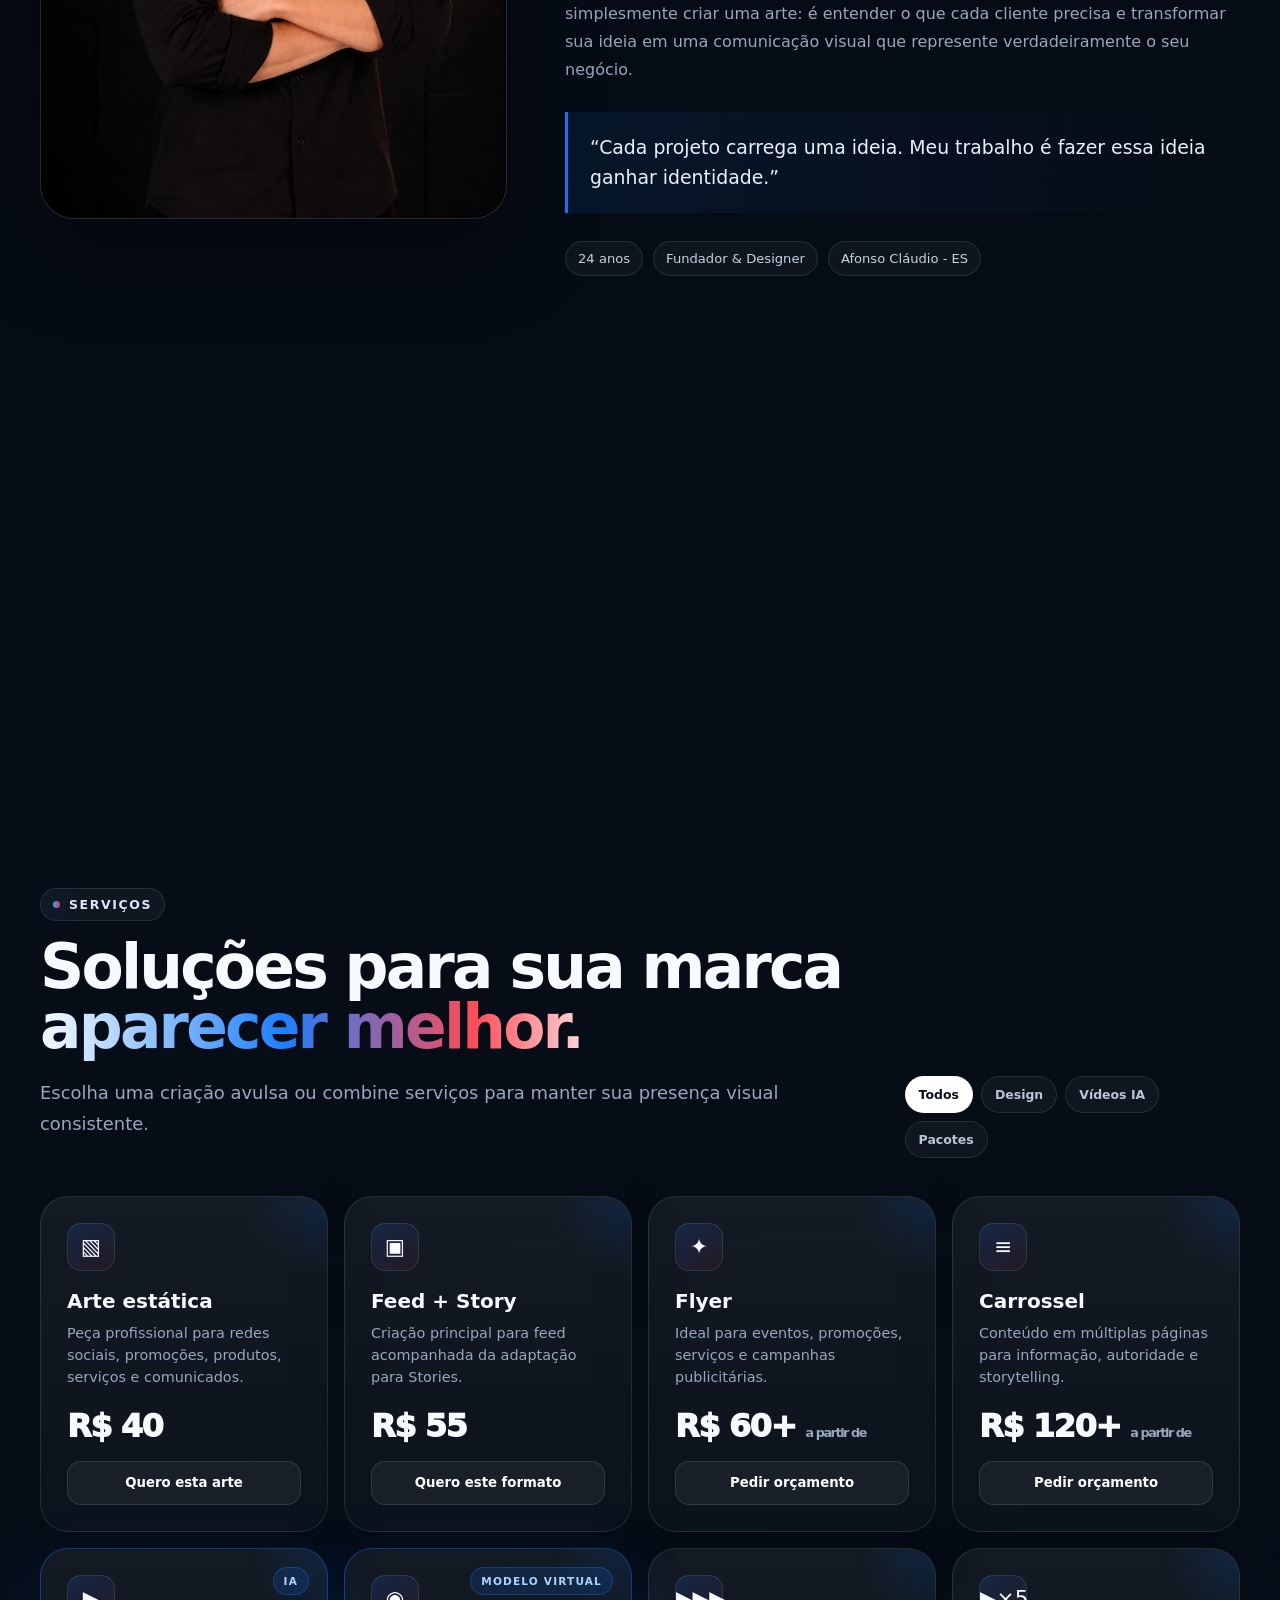
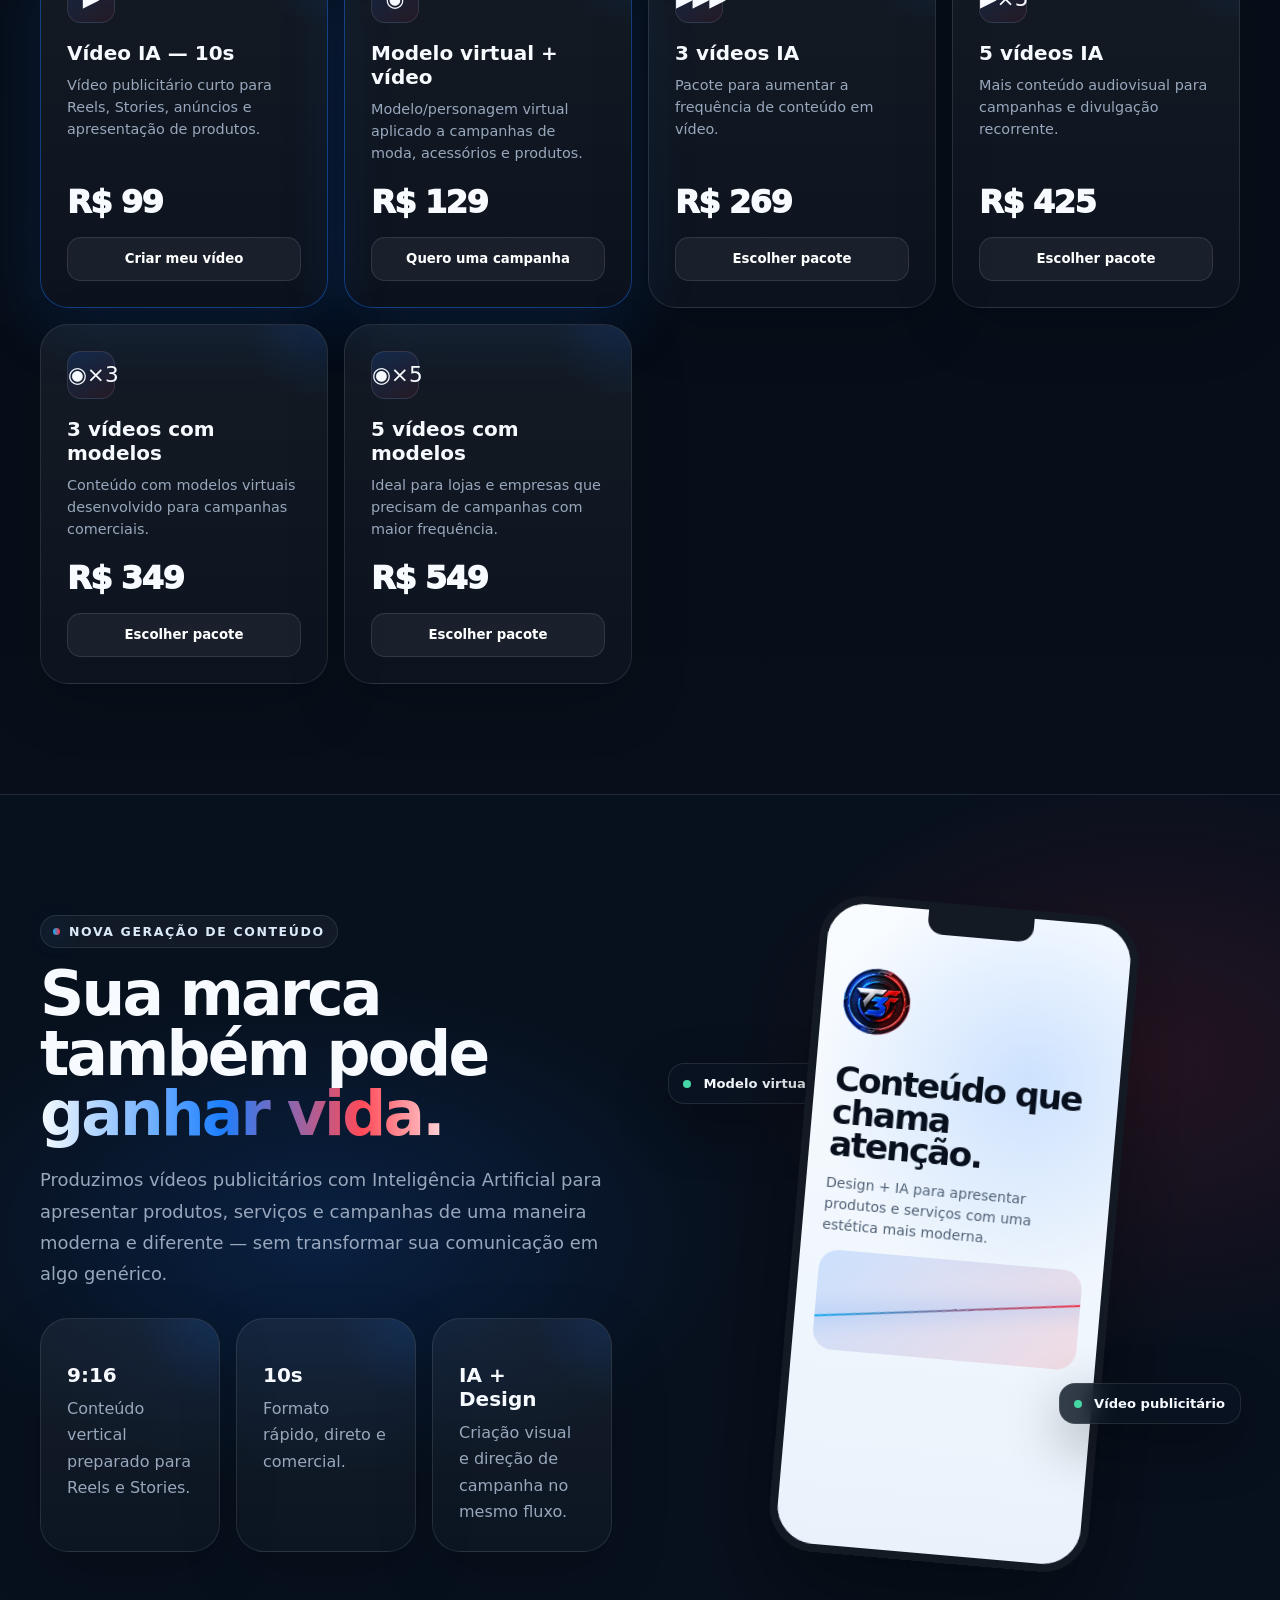
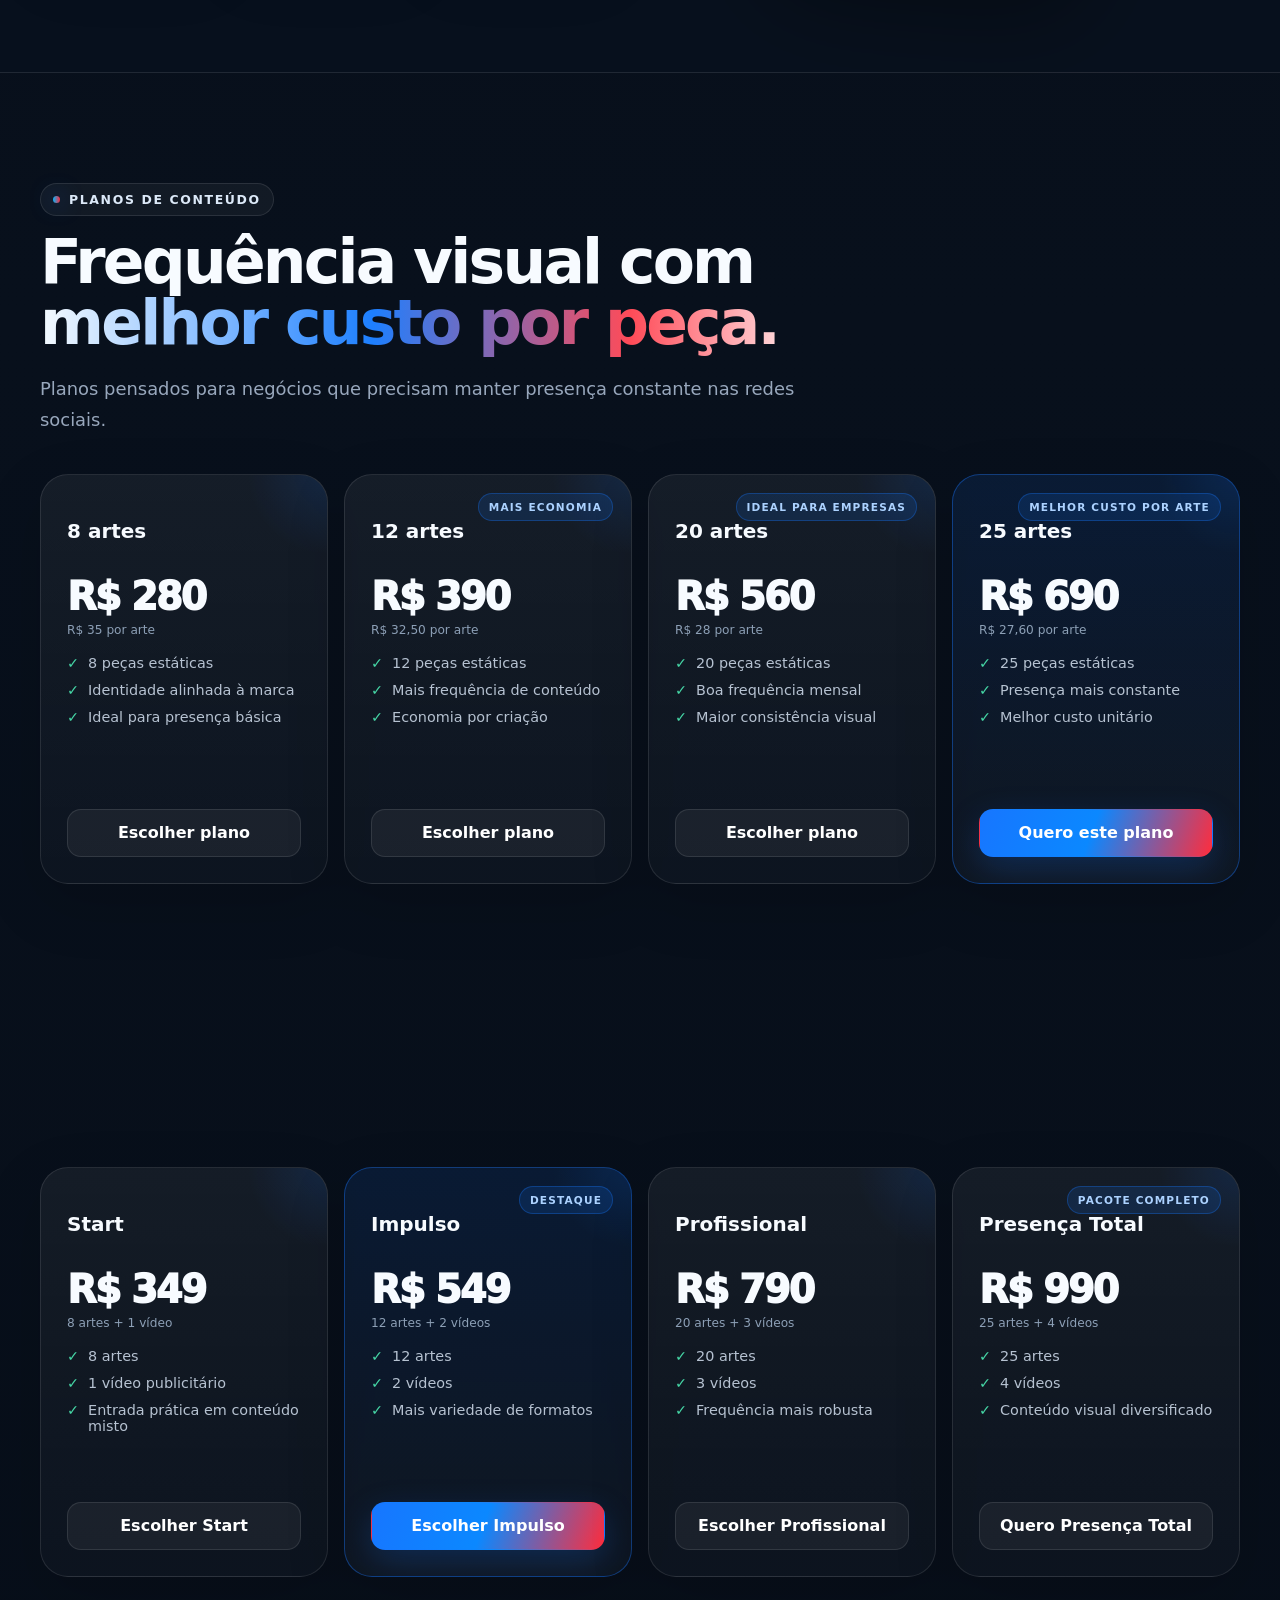
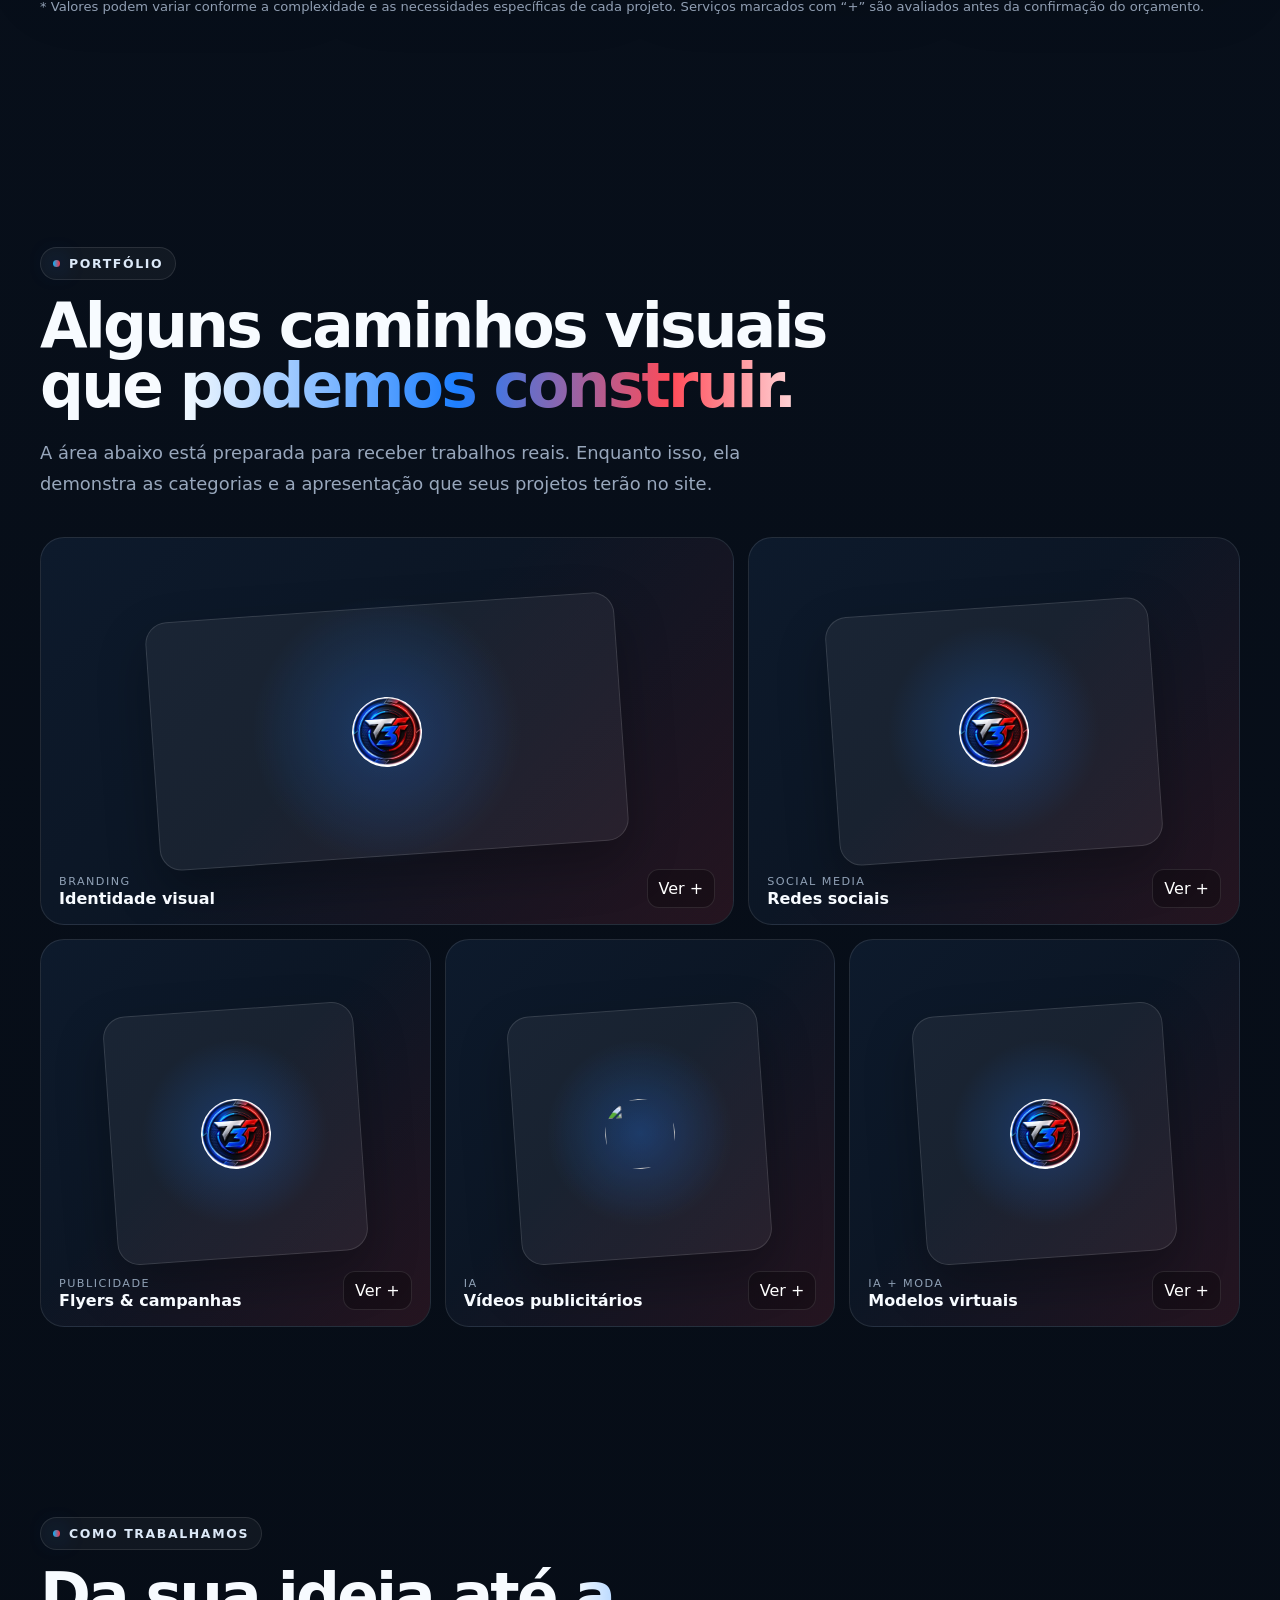
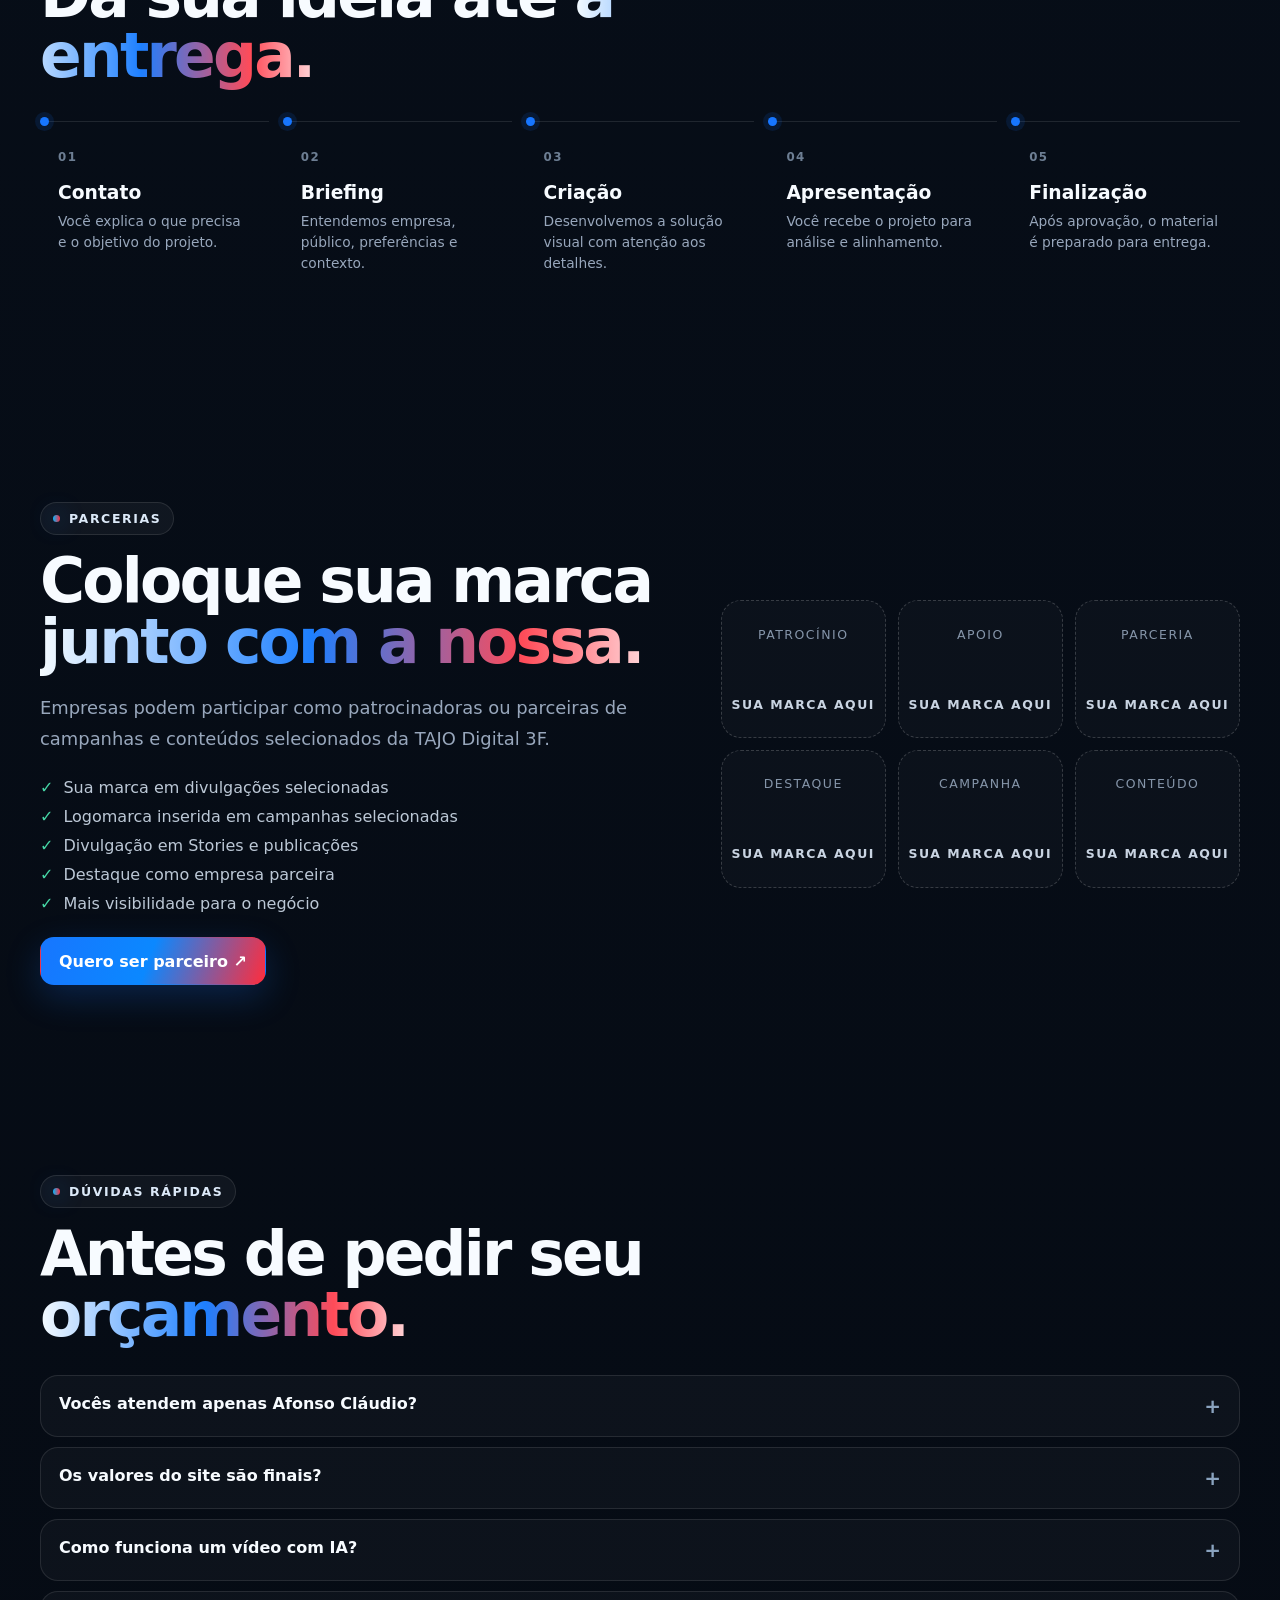
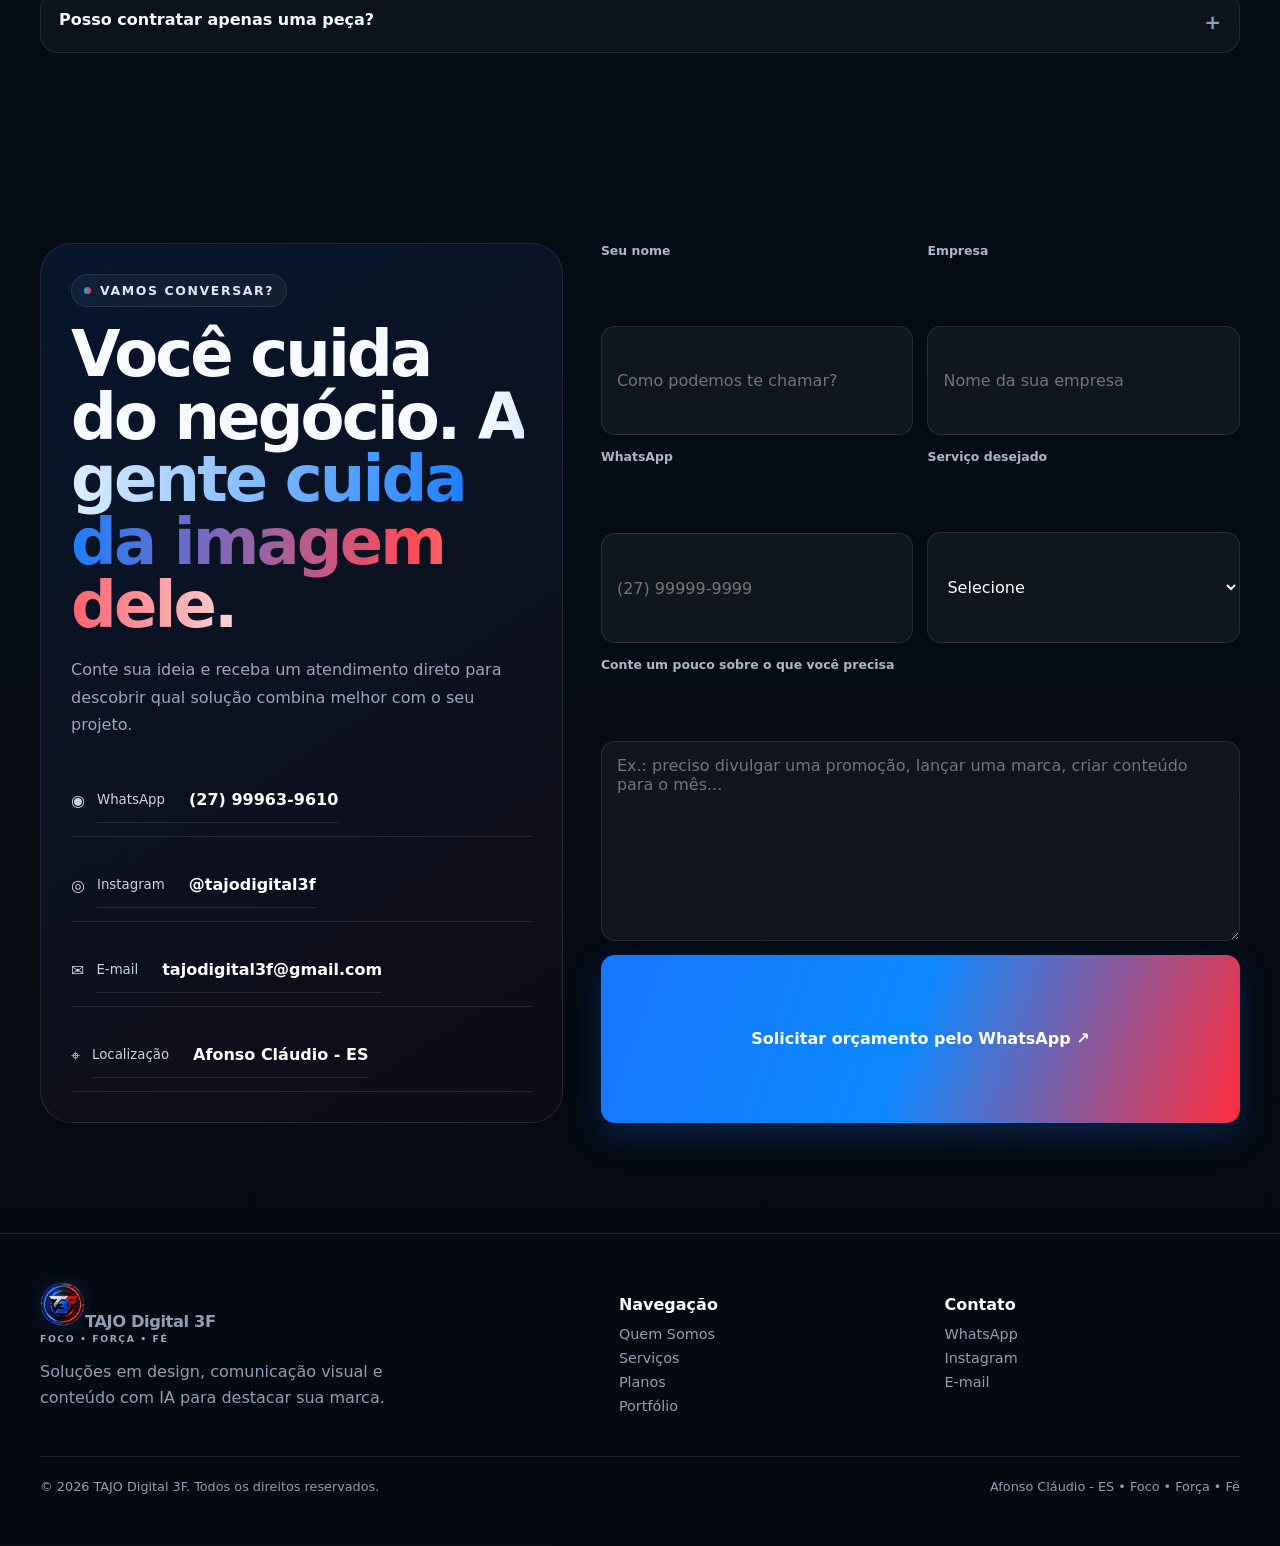
==== commit a8d0e999: "Update index.html" ====
--- a/index.html
+++ b/index.html
@@ -45,7 +45,7 @@
 <div class="marquee" aria-hidden="true"><div class="marquee-track"><span><b>FOCO</b> • FORÇA • <em>FÉ</em></span><span>DESIGN GRÁFICO • IDENTIDADE VISUAL • VÍDEOS IA • REDES SOCIAIS</span><span><b>FOCO</b> • FORÇA • <em>FÉ</em></span><span>DESIGN GRÁFICO • IDENTIDADE VISUAL • VÍDEOS IA • REDES SOCIAIS</span></div></div>
 
 <section class="section" id="quem-somos"><div class="container founder">
-  <div class="portrait-wrap reveal"><div class="portrait"><img src="assets/images/founder.webp" alt="João Paulo da Silva Brandão, fundador e designer da TAJO Digital 3F"></div></div>
+  <div class="portrait-wrap reveal"><div class="portrait"><img src="founder.webp" alt="João Paulo da Silva Brandão, fundador e designer da TAJO Digital 3F"></div></div>
   <div class="reveal"><span class="eyebrow"><i></i> Quem somos</span><h2 class="section-title">Uma marca profissional com uma pessoa real <span class="gradient">por trás de cada projeto.</span></h2>
     <p class="lead">Meu nome é <strong style="color:#fff">João Paulo da Silva Brandão</strong>, tenho 24 anos e sou o fundador e designer da TAJO Digital 3F. Sou natural de São João de Viçosa, em Venda Nova do Imigrante - ES, e atualmente desenvolvo meus projetos em Afonso Cláudio - ES.</p>
     <p class="muted" style="line-height:1.75">A criatividade sempre esteve presente na minha trajetória. Com o passar dos anos, transformei esse interesse em experiência com design, comunicação visual, conteúdo digital e novas tecnologias aplicadas à publicidade. Meu objetivo não é simplesmente criar uma arte: é entender o que cada cliente precisa e transformar sua ideia em uma comunicação visual que represente verdadeiramente o seu negócio.</p>
@@ -102,11 +102,11 @@
 
 <section class="section" id="portfolio"><div class="container reveal"><span class="eyebrow"><i></i> Portfólio</span><h2 class="section-title">Alguns caminhos visuais que <span class="gradient">podemos construir.</span></h2><p class="lead">A área abaixo está preparada para receber trabalhos reais. Enquanto isso, ela demonstra as categorias e a apresentação que seus projetos terão no site.</p></div>
 <div class="container portfolio-grid" style="margin-top:38px">
-  <article class="work reveal" data-title="Identidade visual" data-cat="Branding"><div class="work-art"><div class="mock"><img src="assets/images/portfolio/1.webp" alt=""></div></div><div class="work-meta"><div><span>Branding</span><h3>Identidade visual</h3></div><button class="work-open" aria-label="Ver identidade visual">Ver +</button></div></article>
-  <article class="work reveal" data-title="Conteúdo para redes sociais" data-cat="Social Media"><div class="work-art"><div class="mock"><img src="assets/images/portfolio/2.webp" alt=""></div></div><div class="work-meta"><div><span>Social Media</span><h3>Redes sociais</h3></div><button class="work-open">Ver +</button></div></article>
-  <article class="work reveal" data-title="Campanhas comerciais" data-cat="Publicidade"><div class="work-art"><div class="mock"><img src="assets/images/portfolio/3.webp" alt=""></div></div><div class="work-meta"><div><span>Publicidade</span><h3>Flyers & campanhas</h3></div><button class="work-open">Ver +</button></div></article>
-  <article class="work reveal" data-title="Vídeos publicitários com IA" data-cat="IA"><div class="work-art"><div class="mock"><img src="assets/images/portfolio/4.webp" alt=""></div></div><div class="work-meta"><div><span>IA</span><h3>Vídeos publicitários</h3></div><button class="work-open">Ver +</button></div></article>
-  <article class="work reveal" data-title="Modelos virtuais para campanhas" data-cat="IA + Moda"><div class="work-art"><div class="mock"><img src="assets/images/portfolio/5.webp" alt=""></div></div><div class="work-meta"><div><span>IA + Moda</span><h3>Modelos virtuais</h3></div><button class="work-open">Ver +</button></div></article>
+  <article class="work reveal" data-title="Identidade visual" data-cat="Branding"><div class="work-art"><div class="mock"><img src="1.webp" alt=""></div></div><div class="work-meta"><div><span>Branding</span><h3>Identidade visual</h3></div><button class="work-open" aria-label="Ver identidade visual">Ver +</button></div></article>
+  <article class="work reveal" data-title="Conteúdo para redes sociais" data-cat="Social Media"><div class="work-art"><div class="mock"><img src="2.webp" alt=""></div></div><div class="work-meta"><div><span>Social Media</span><h3>Redes sociais</h3></div><button class="work-open">Ver +</button></div></article>
+  <article class="work reveal" data-title="Campanhas comerciais" data-cat="Publicidade"><div class="work-art"><div class="mock"><img src="3.webp" alt=""></div></div><div class="work-meta"><div><span>Publicidade</span><h3>Flyers & campanhas</h3></div><button class="work-open">Ver +</button></div></article>
+  <article class="work reveal" data-title="Vídeos publicitários com IA" data-cat="IA"><div class="work-art"><div class="mock"><img src=4.webp" alt=""></div></div><div class="work-meta"><div><span>IA</span><h3>Vídeos publicitários</h3></div><button class="work-open">Ver +</button></div></article>
+  <article class="work reveal" data-title="Modelos virtuais para campanhas" data-cat="IA + Moda"><div class="work-art"><div class="mock"><img src="5.webp" alt=""></div></div><div class="work-meta"><div><span>IA + Moda</span><h3>Modelos virtuais</h3></div><button class="work-open">Ver +</button></div></article>
 </div></section>
 
 <section class="section-tight"><div class="container reveal"><span class="eyebrow"><i></i> Como trabalhamos</span><h2 class="section-title">Da sua ideia até <span class="gradient">a entrega.</span></h2></div><div class="container process" style="margin-top:34px">
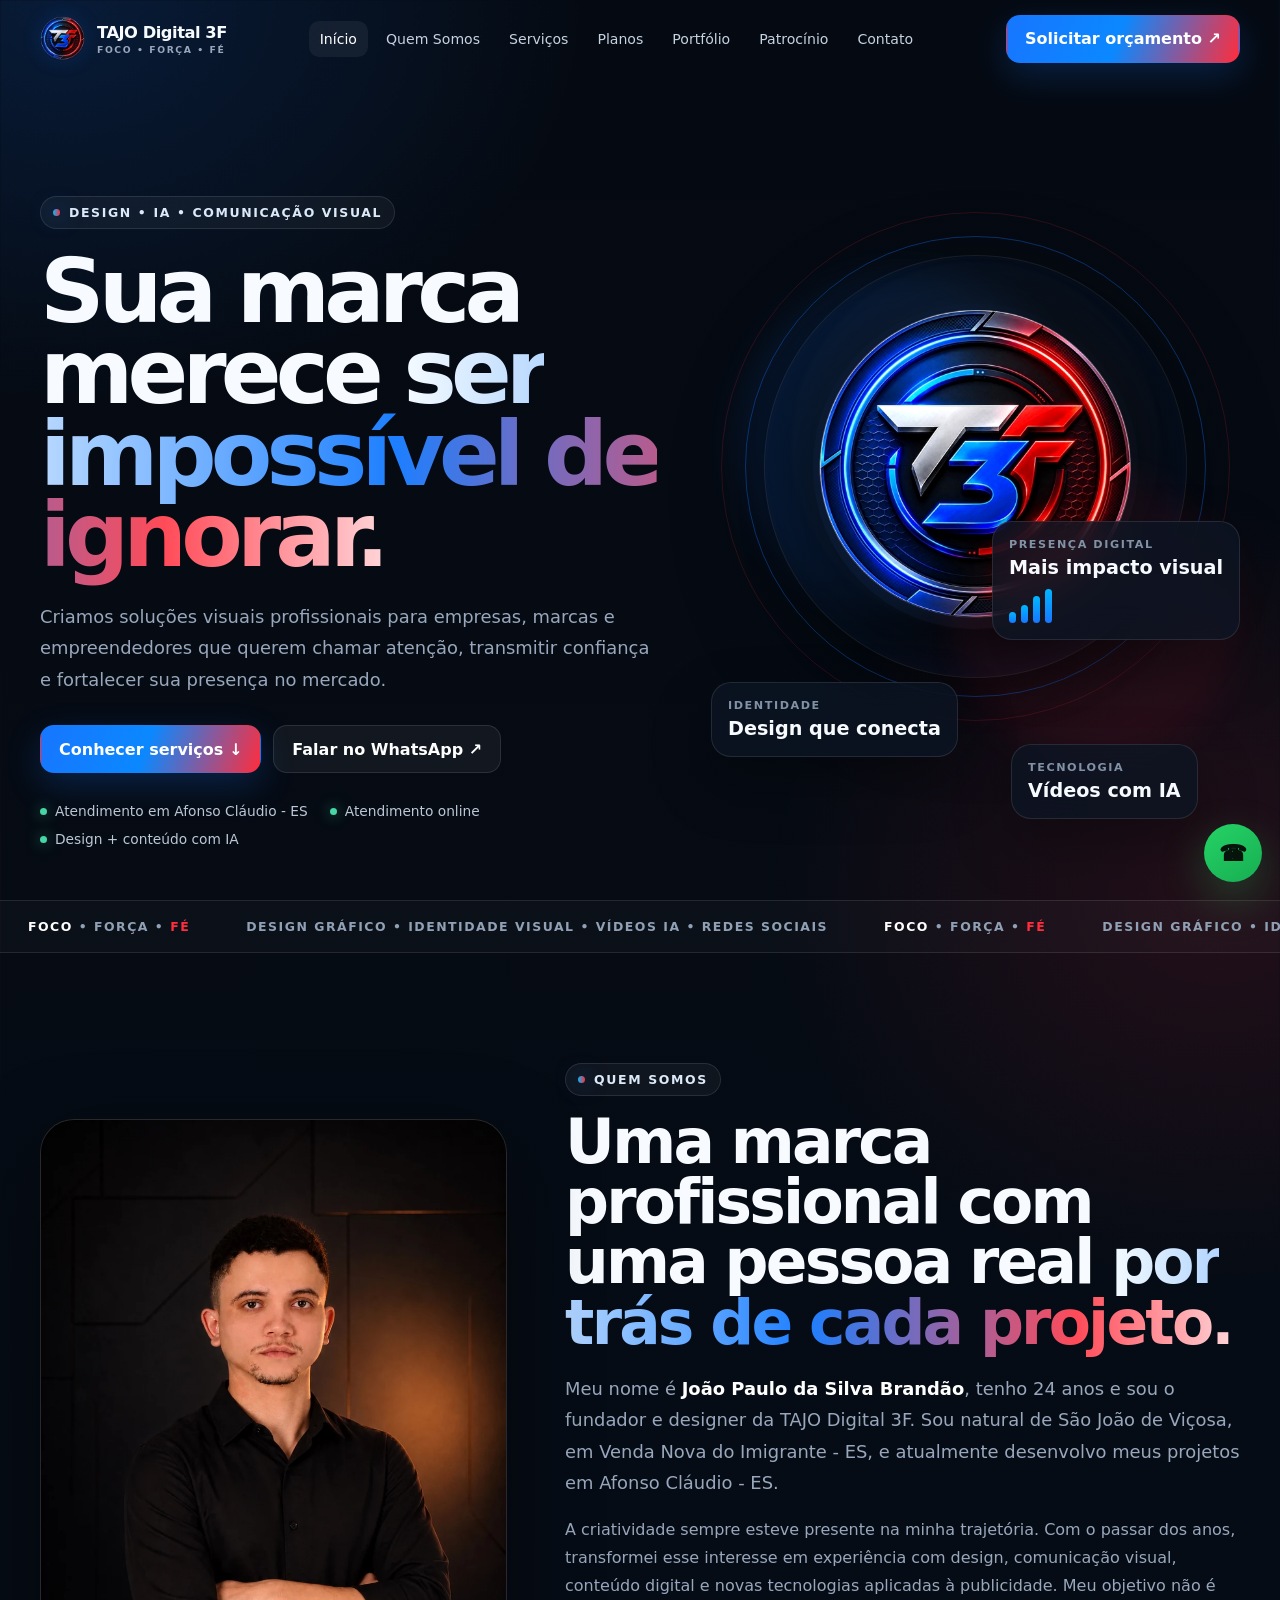
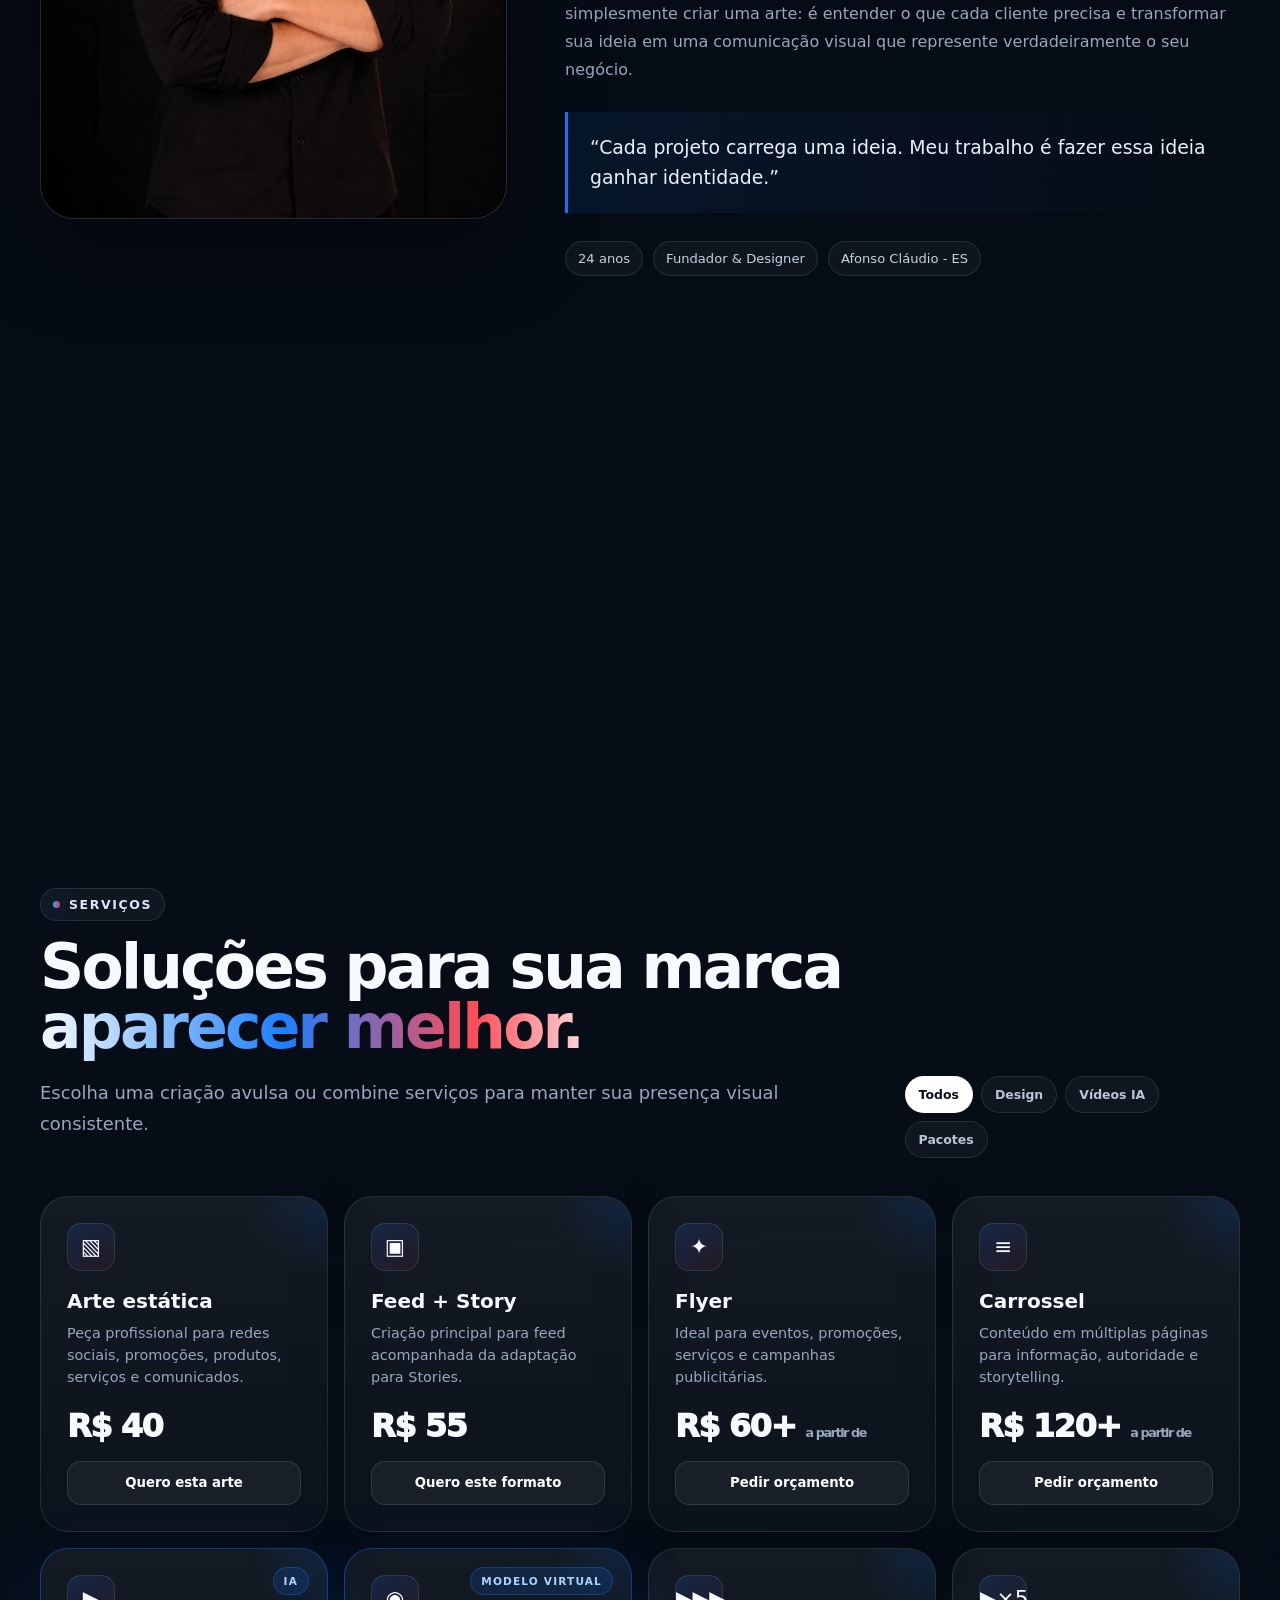
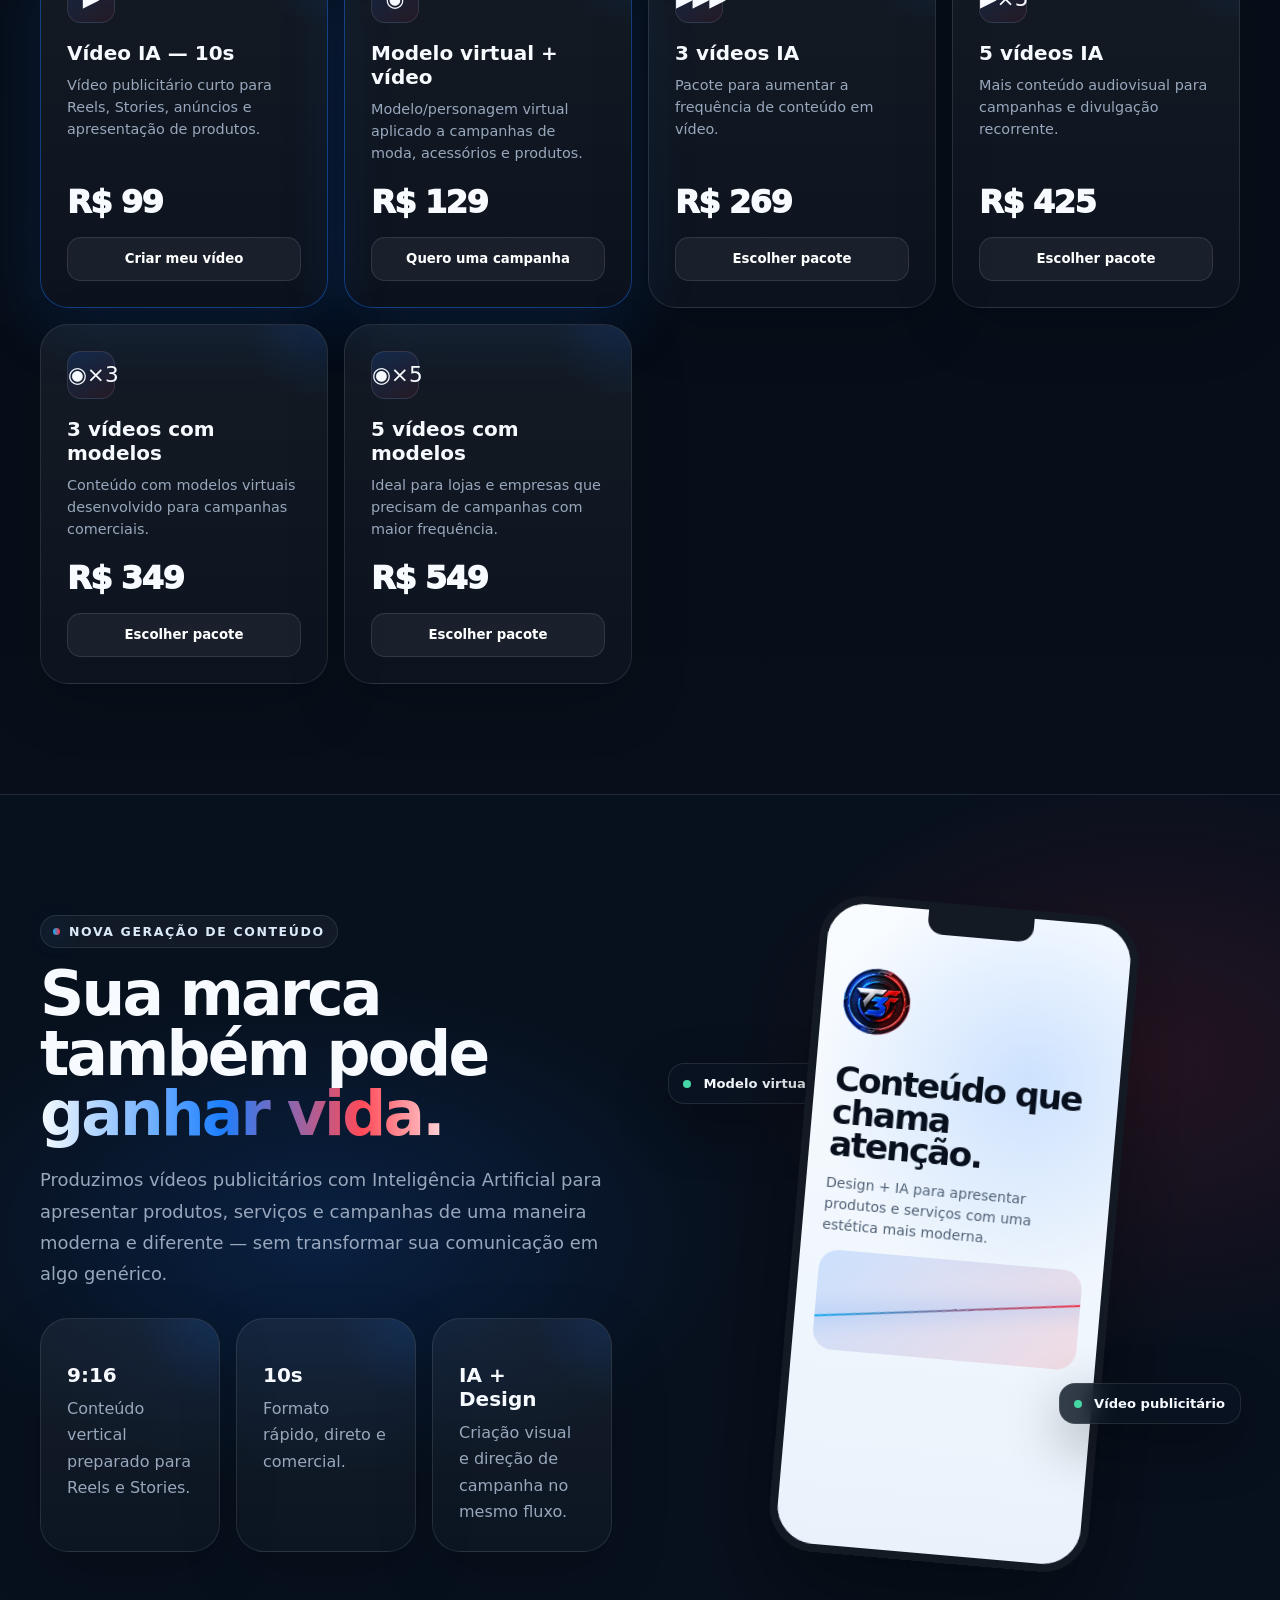
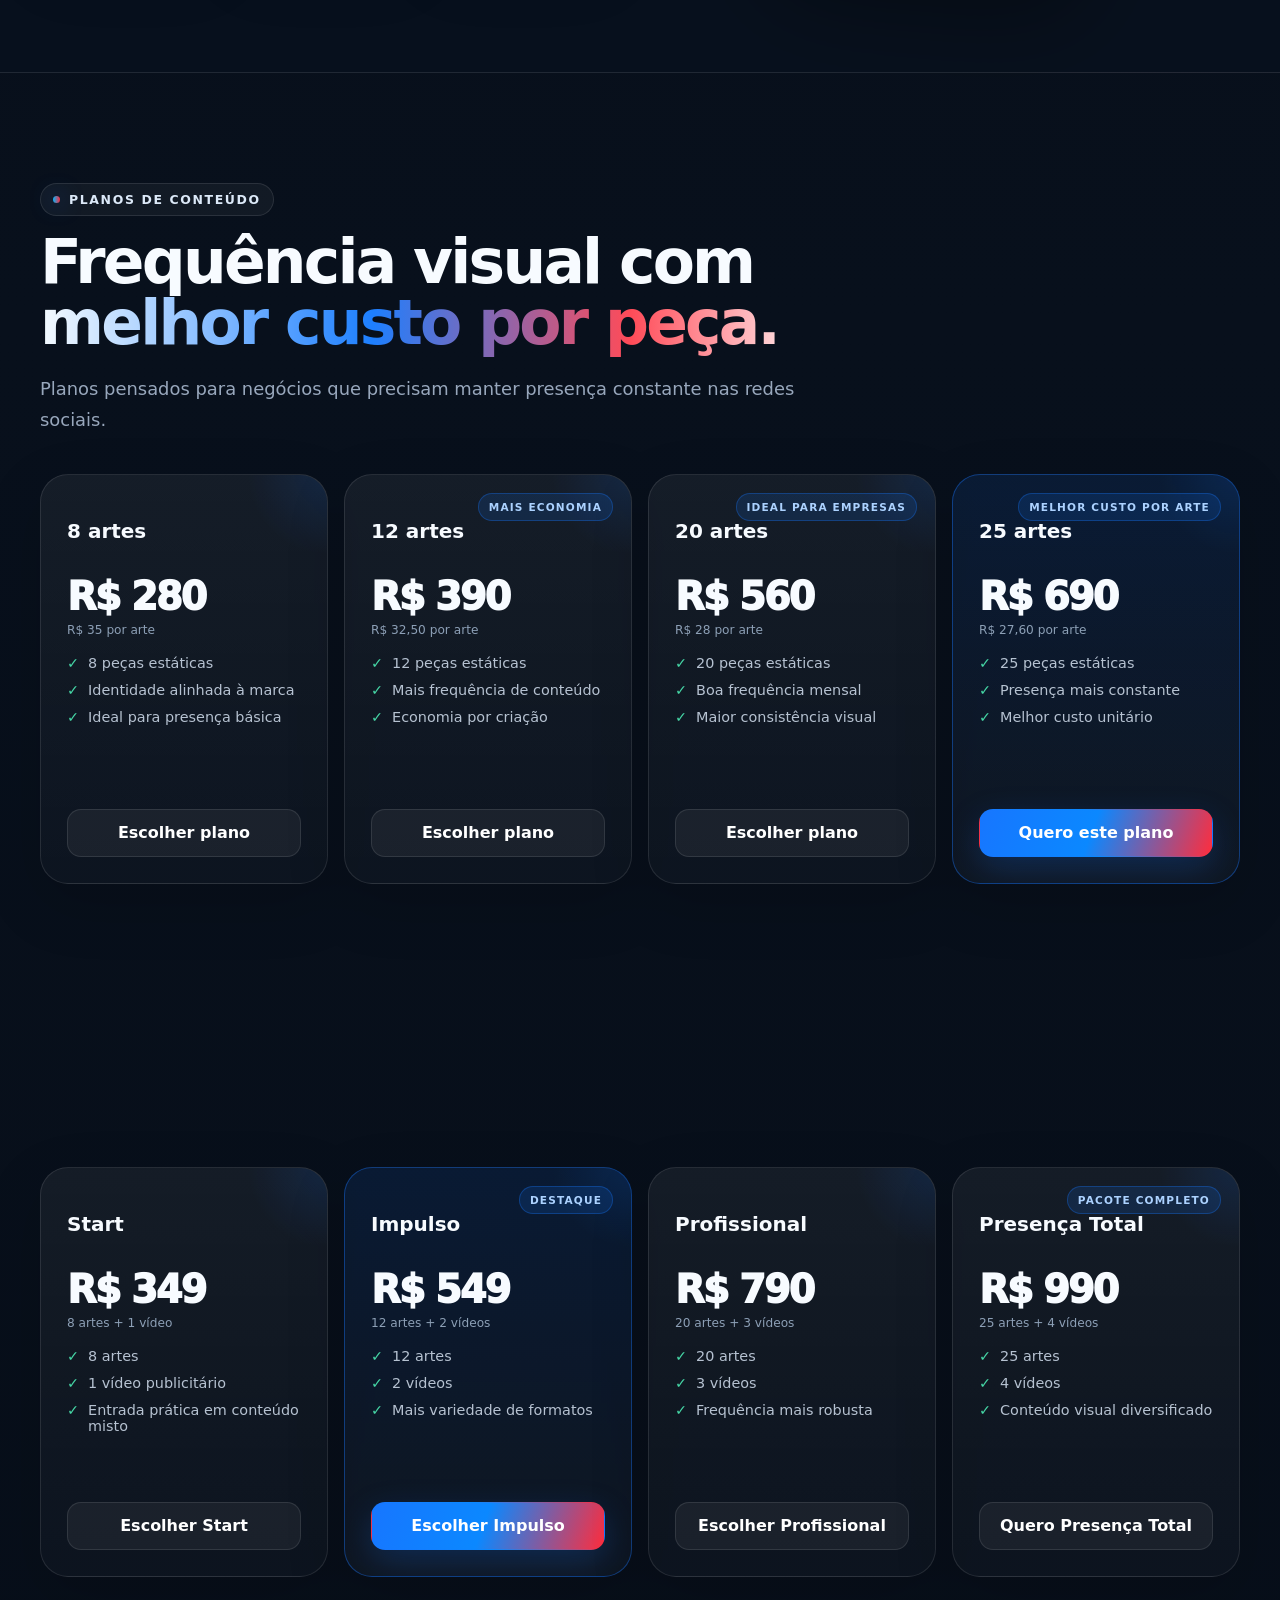
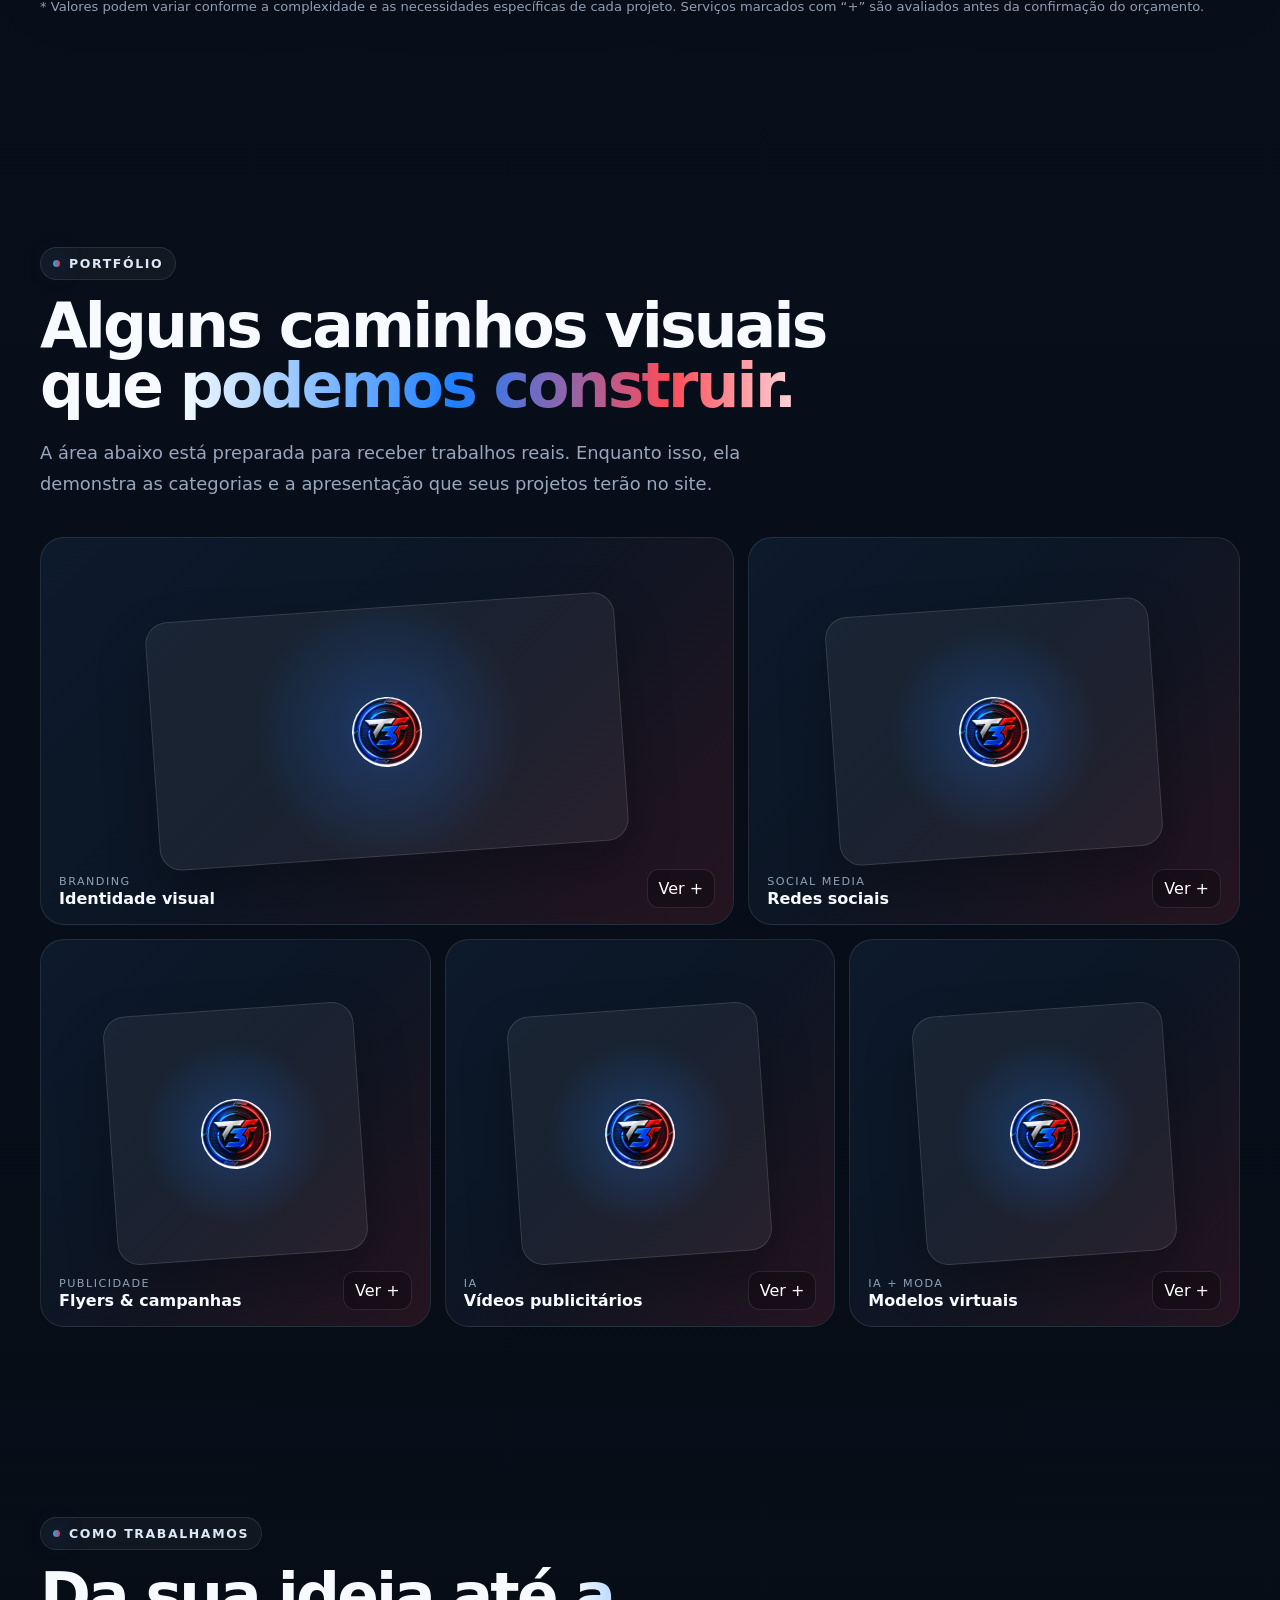
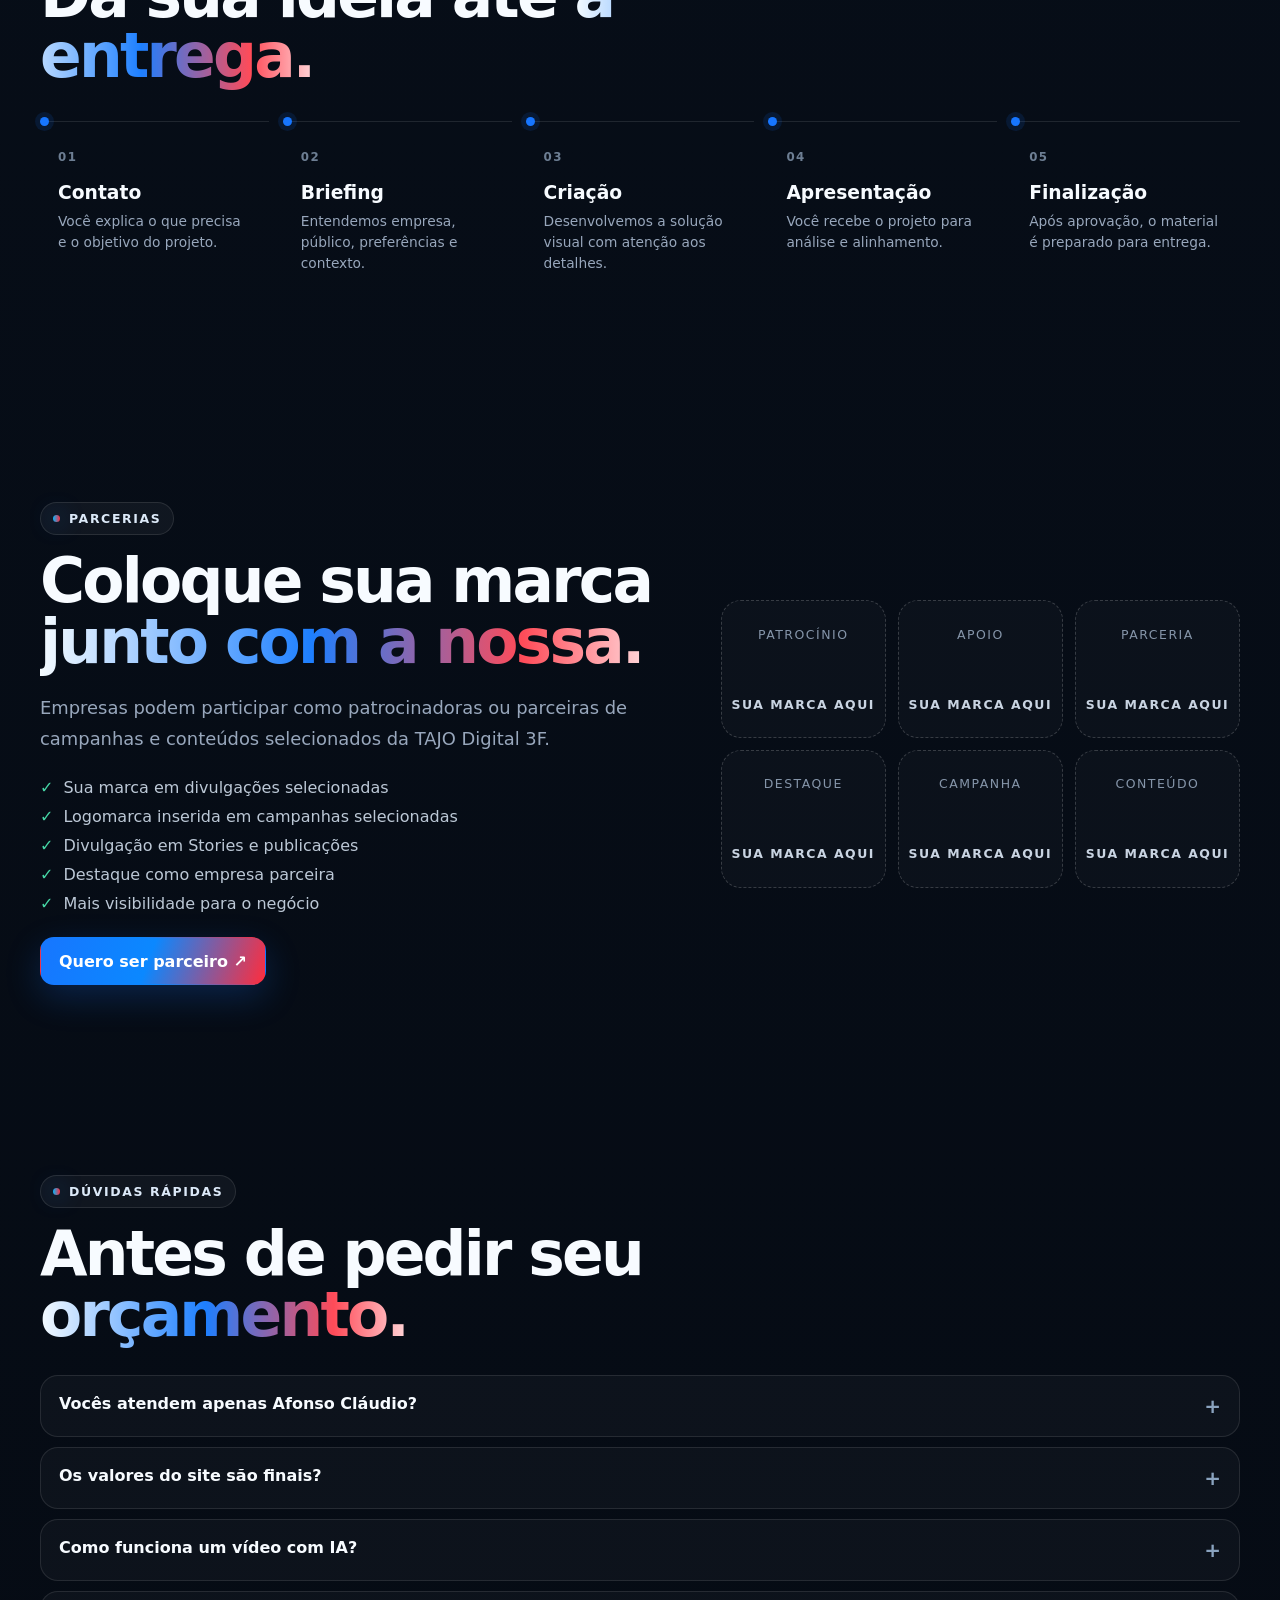
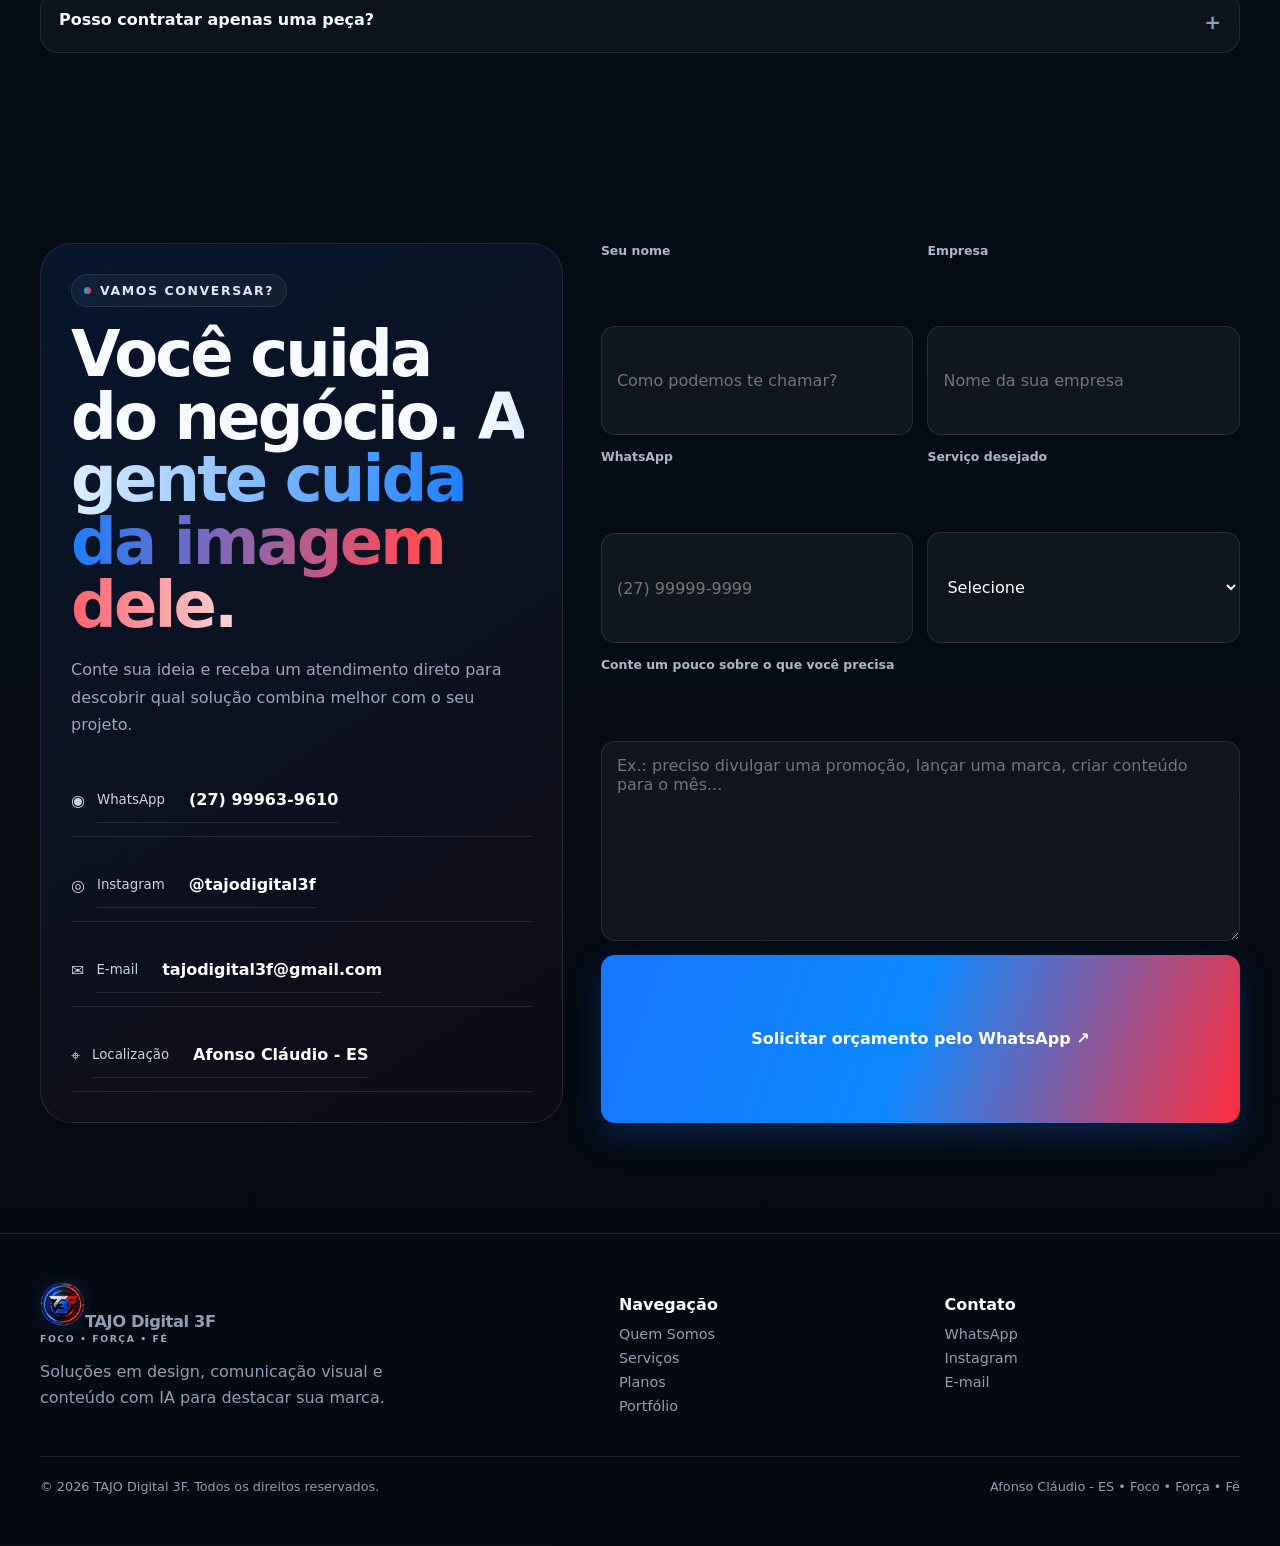
==== commit 9232a1a9: "Fix image source for AI advertising videos" ====
--- a/index.html
+++ b/index.html
@@ -105,7 +105,7 @@
   <article class="work reveal" data-title="Identidade visual" data-cat="Branding"><div class="work-art"><div class="mock"><img src="1.webp" alt=""></div></div><div class="work-meta"><div><span>Branding</span><h3>Identidade visual</h3></div><button class="work-open" aria-label="Ver identidade visual">Ver +</button></div></article>
   <article class="work reveal" data-title="Conteúdo para redes sociais" data-cat="Social Media"><div class="work-art"><div class="mock"><img src="2.webp" alt=""></div></div><div class="work-meta"><div><span>Social Media</span><h3>Redes sociais</h3></div><button class="work-open">Ver +</button></div></article>
   <article class="work reveal" data-title="Campanhas comerciais" data-cat="Publicidade"><div class="work-art"><div class="mock"><img src="3.webp" alt=""></div></div><div class="work-meta"><div><span>Publicidade</span><h3>Flyers & campanhas</h3></div><button class="work-open">Ver +</button></div></article>
-  <article class="work reveal" data-title="Vídeos publicitários com IA" data-cat="IA"><div class="work-art"><div class="mock"><img src=4.webp" alt=""></div></div><div class="work-meta"><div><span>IA</span><h3>Vídeos publicitários</h3></div><button class="work-open">Ver +</button></div></article>
+  <article class="work reveal" data-title="Vídeos publicitários com IA" data-cat="IA"><div class="work-art"><div class="mock"><img src="4.webp" alt=""></div></div><div class="work-meta"><div><span>IA</span><h3>Vídeos publicitários</h3></div><button class="work-open">Ver +</button></div></article>
   <article class="work reveal" data-title="Modelos virtuais para campanhas" data-cat="IA + Moda"><div class="work-art"><div class="mock"><img src="5.webp" alt=""></div></div><div class="work-meta"><div><span>IA + Moda</span><h3>Modelos virtuais</h3></div><button class="work-open">Ver +</button></div></article>
 </div></section>
 
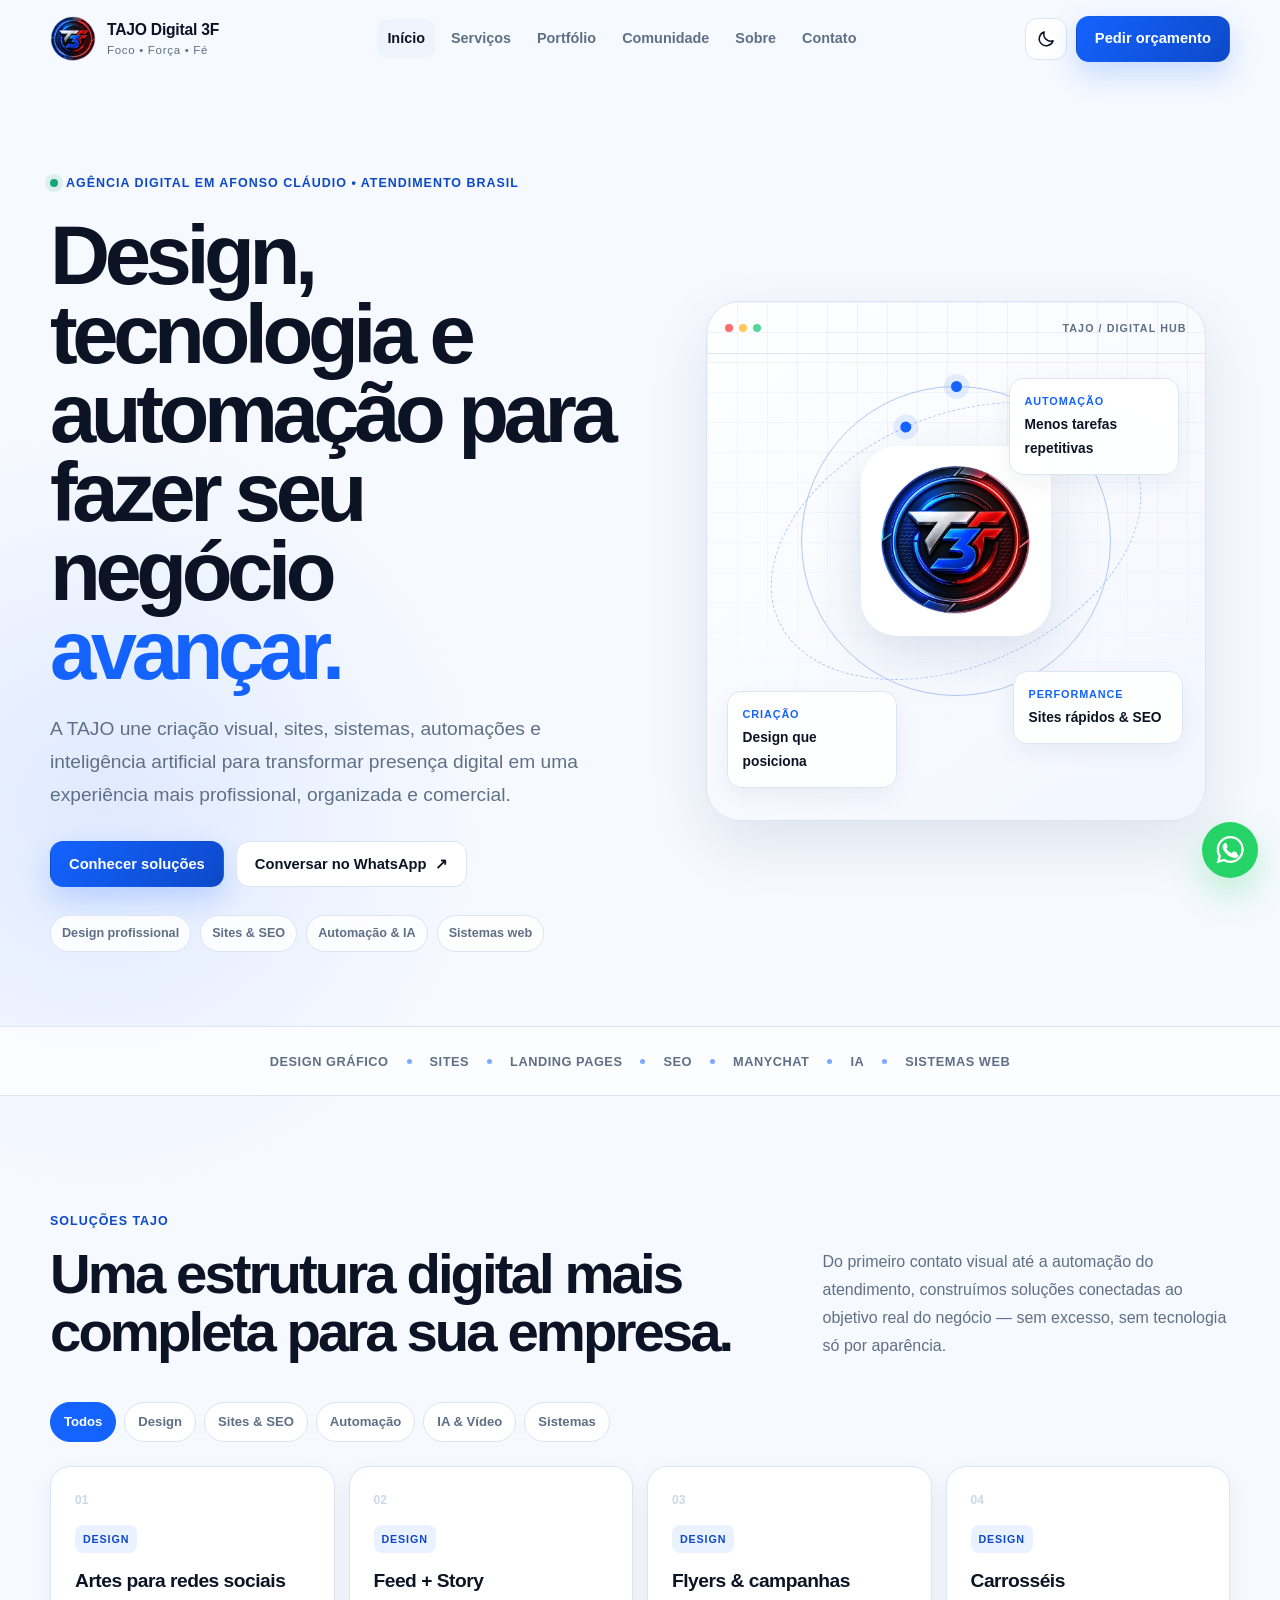
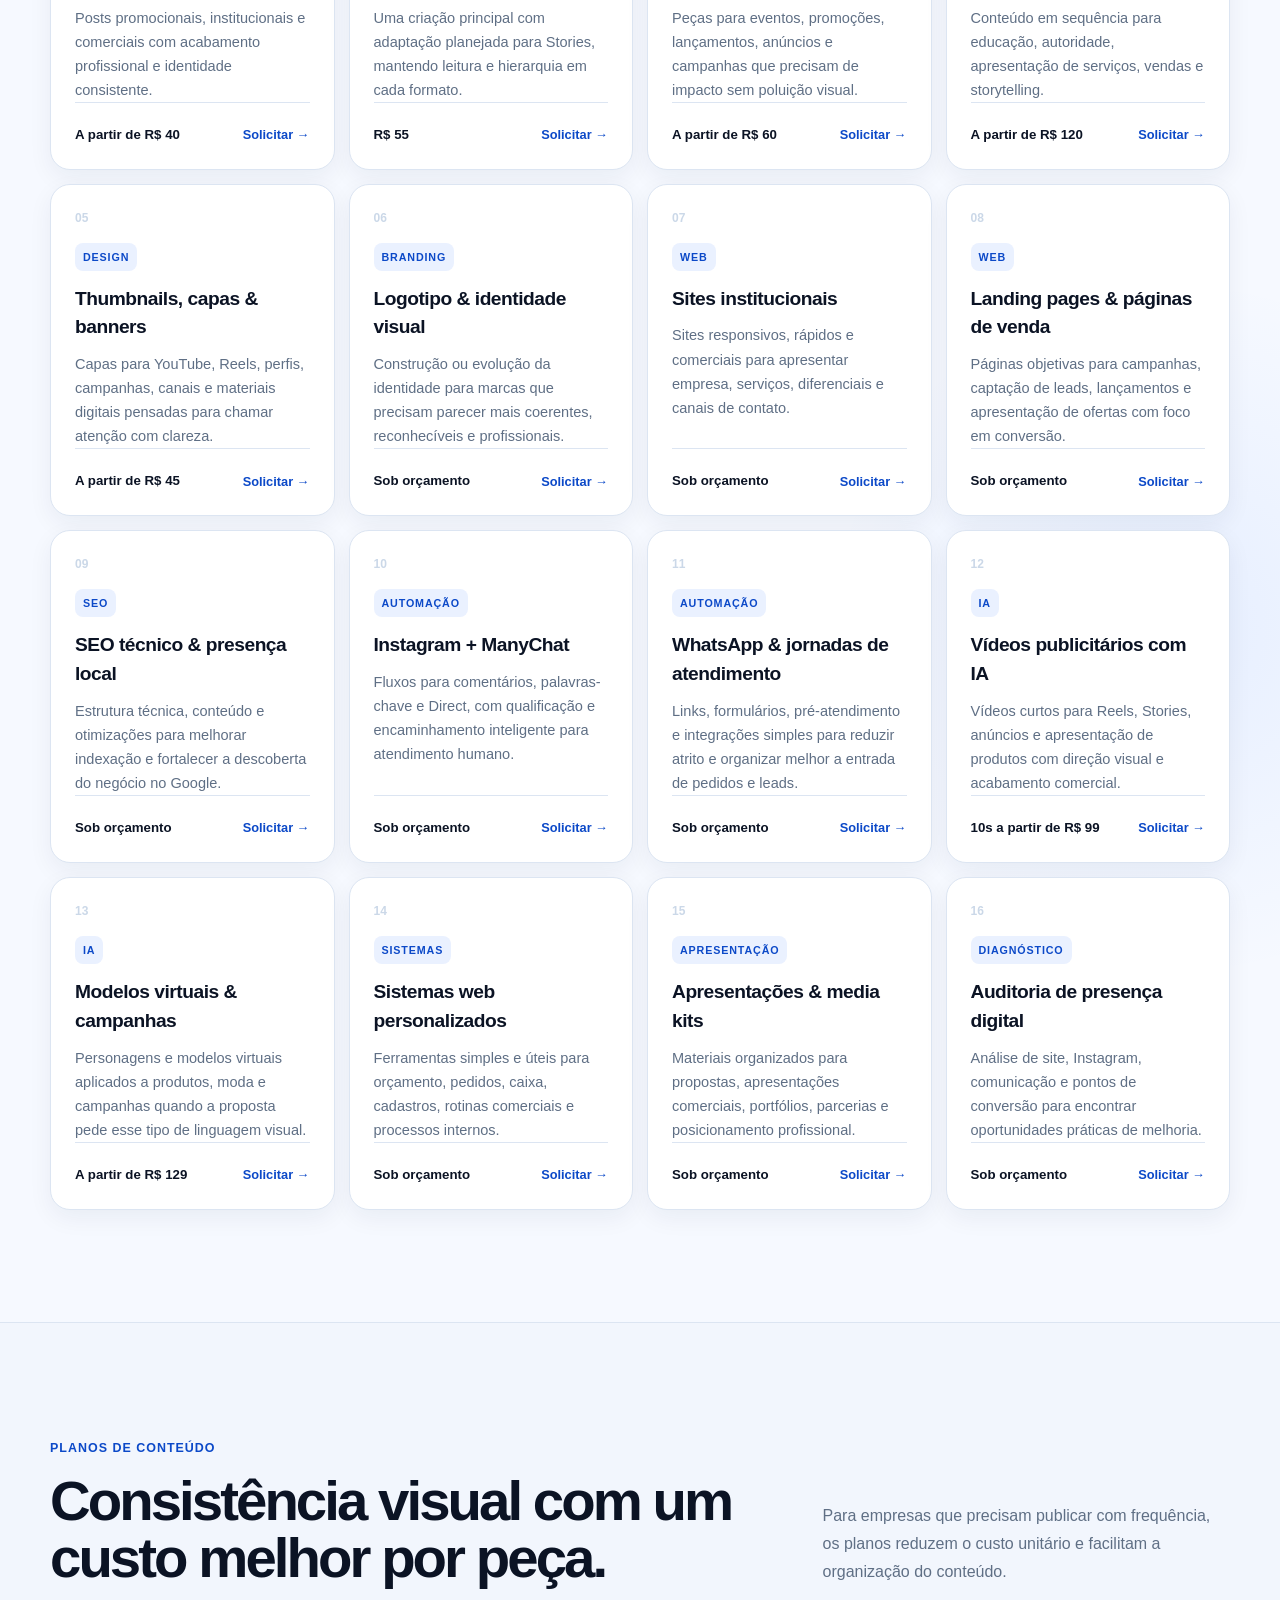
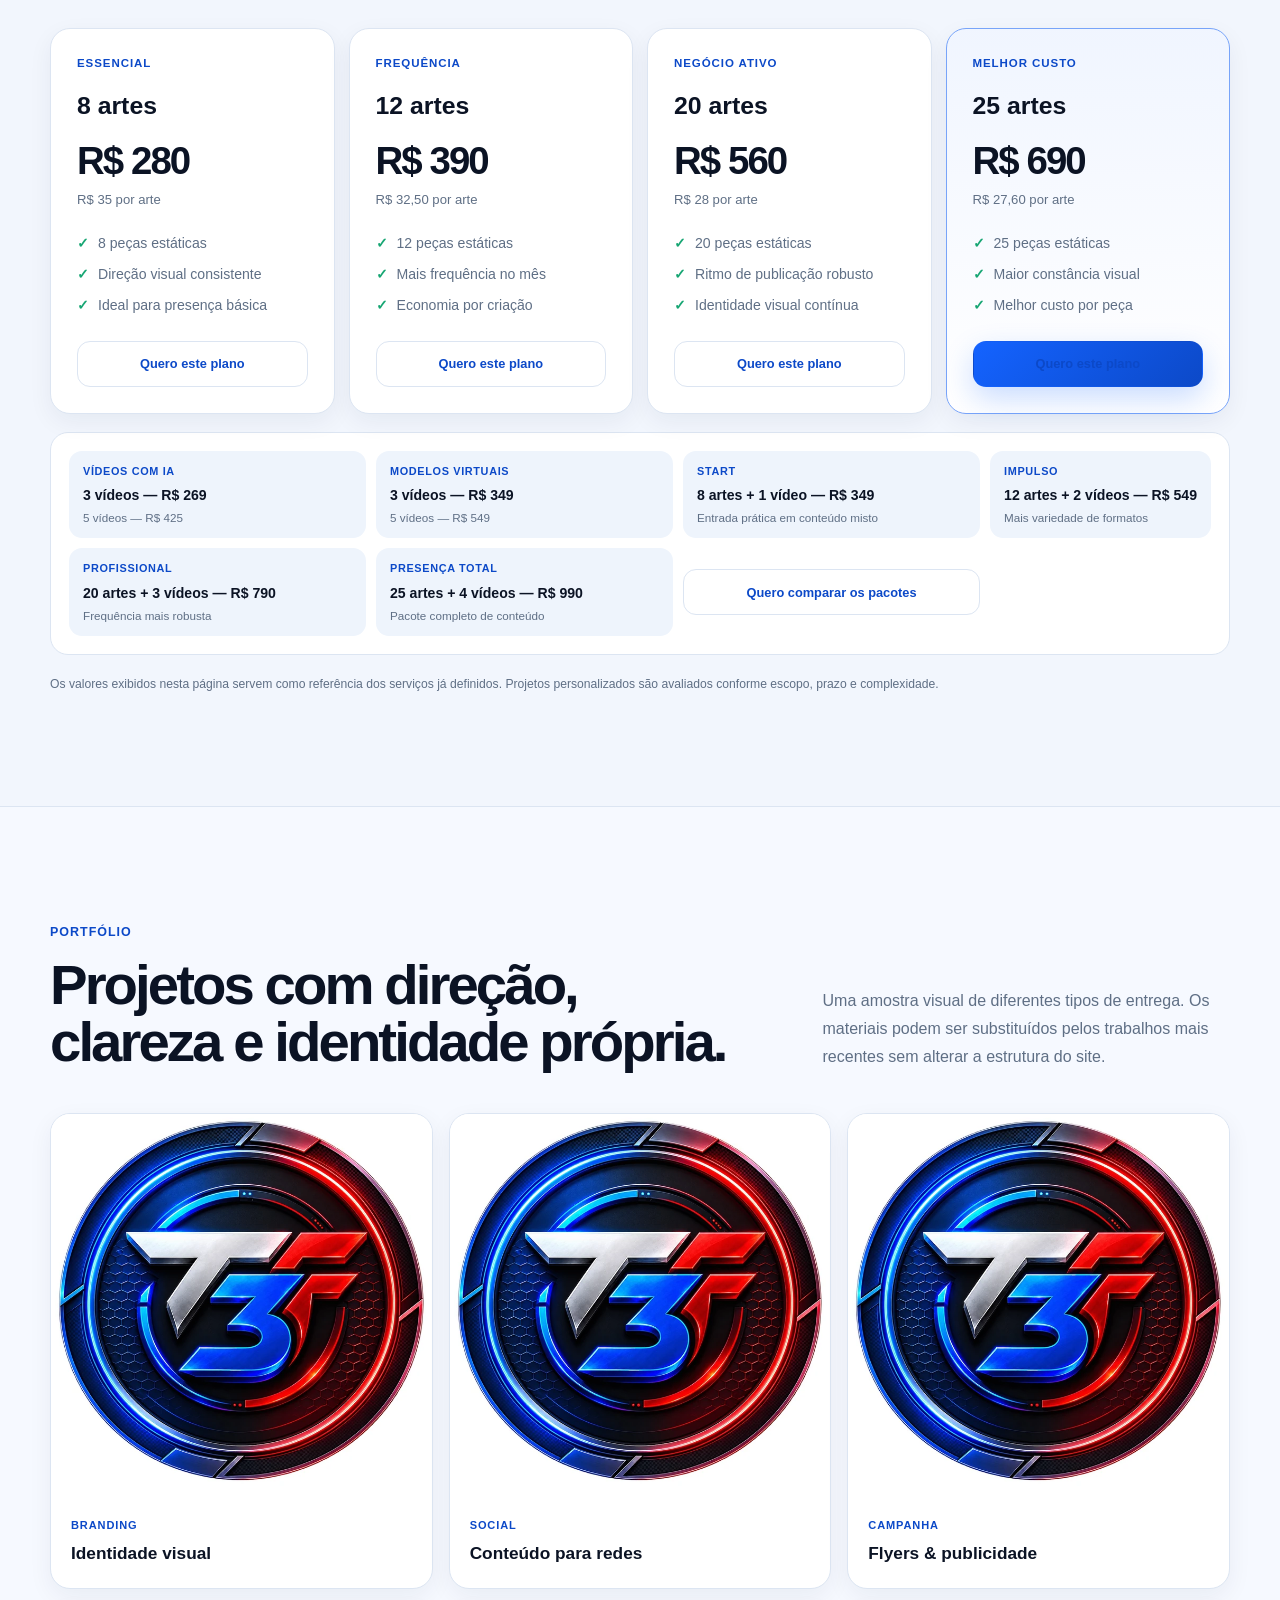
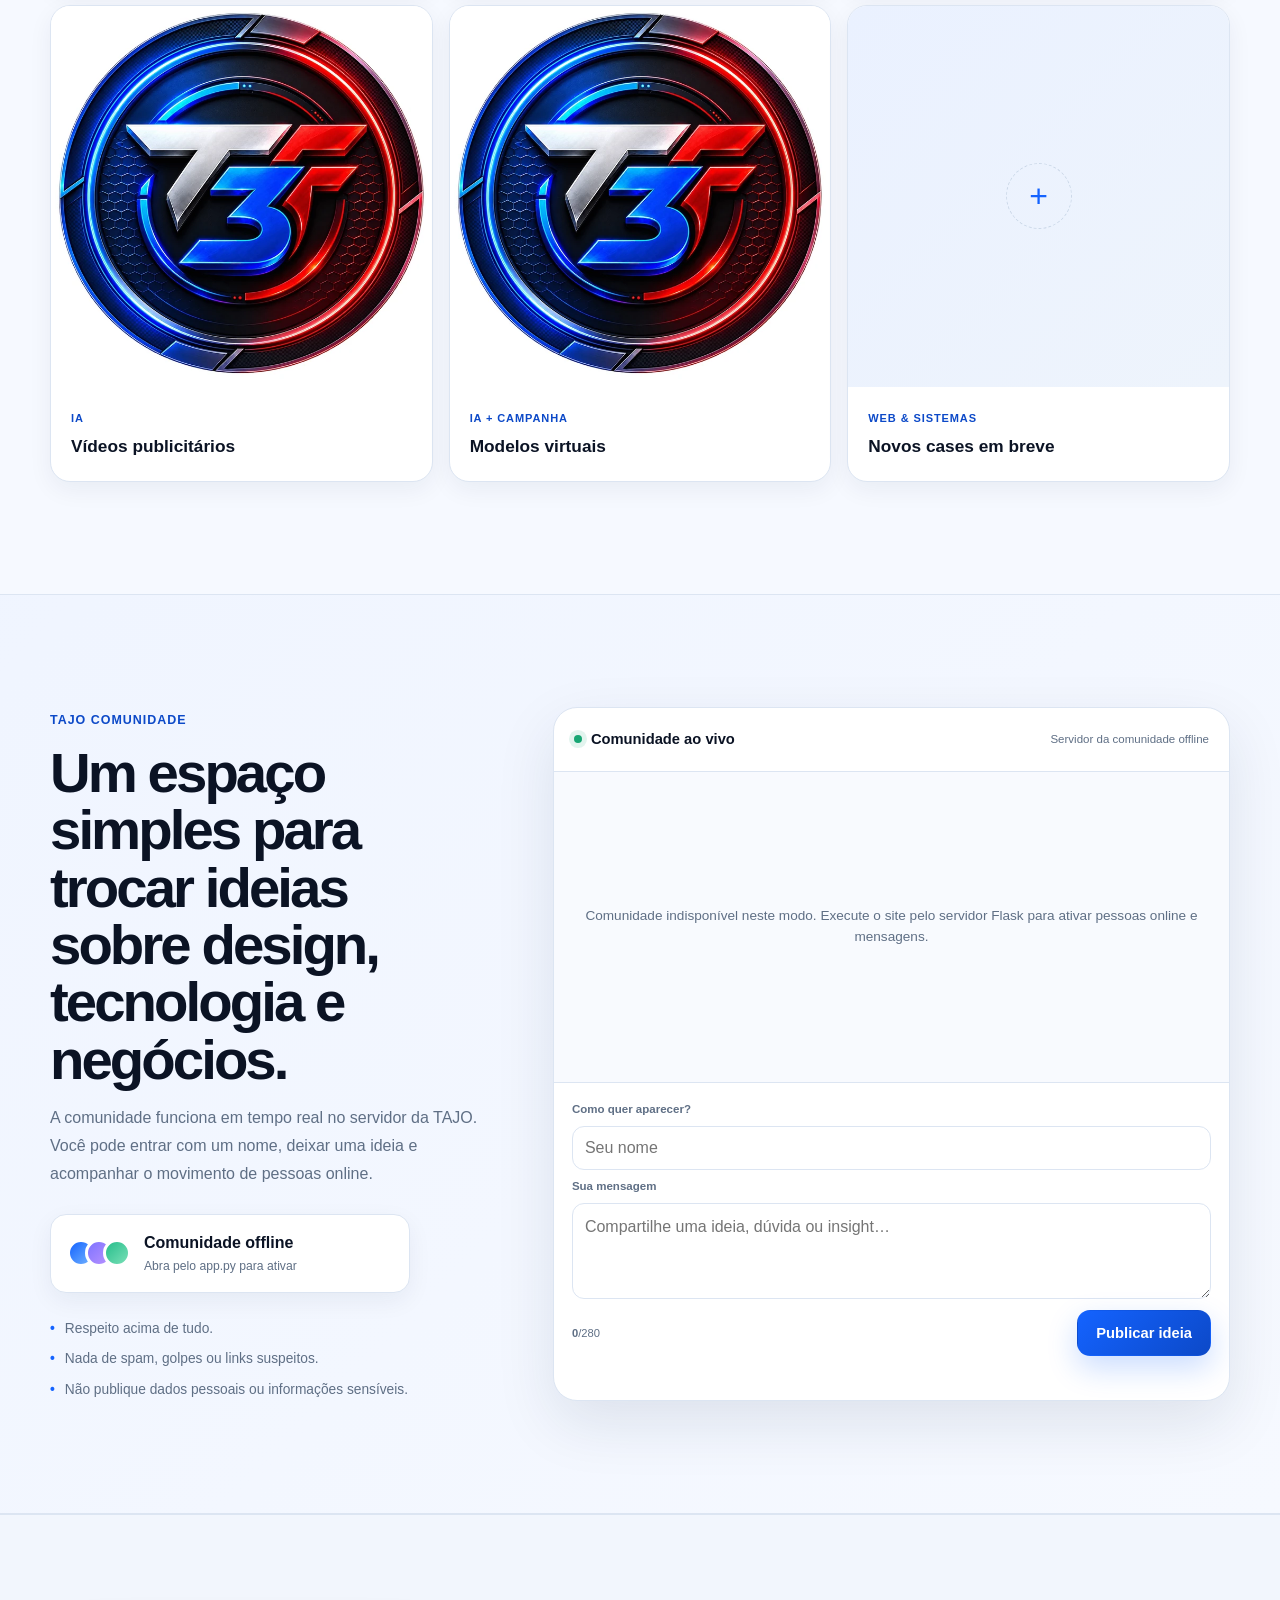
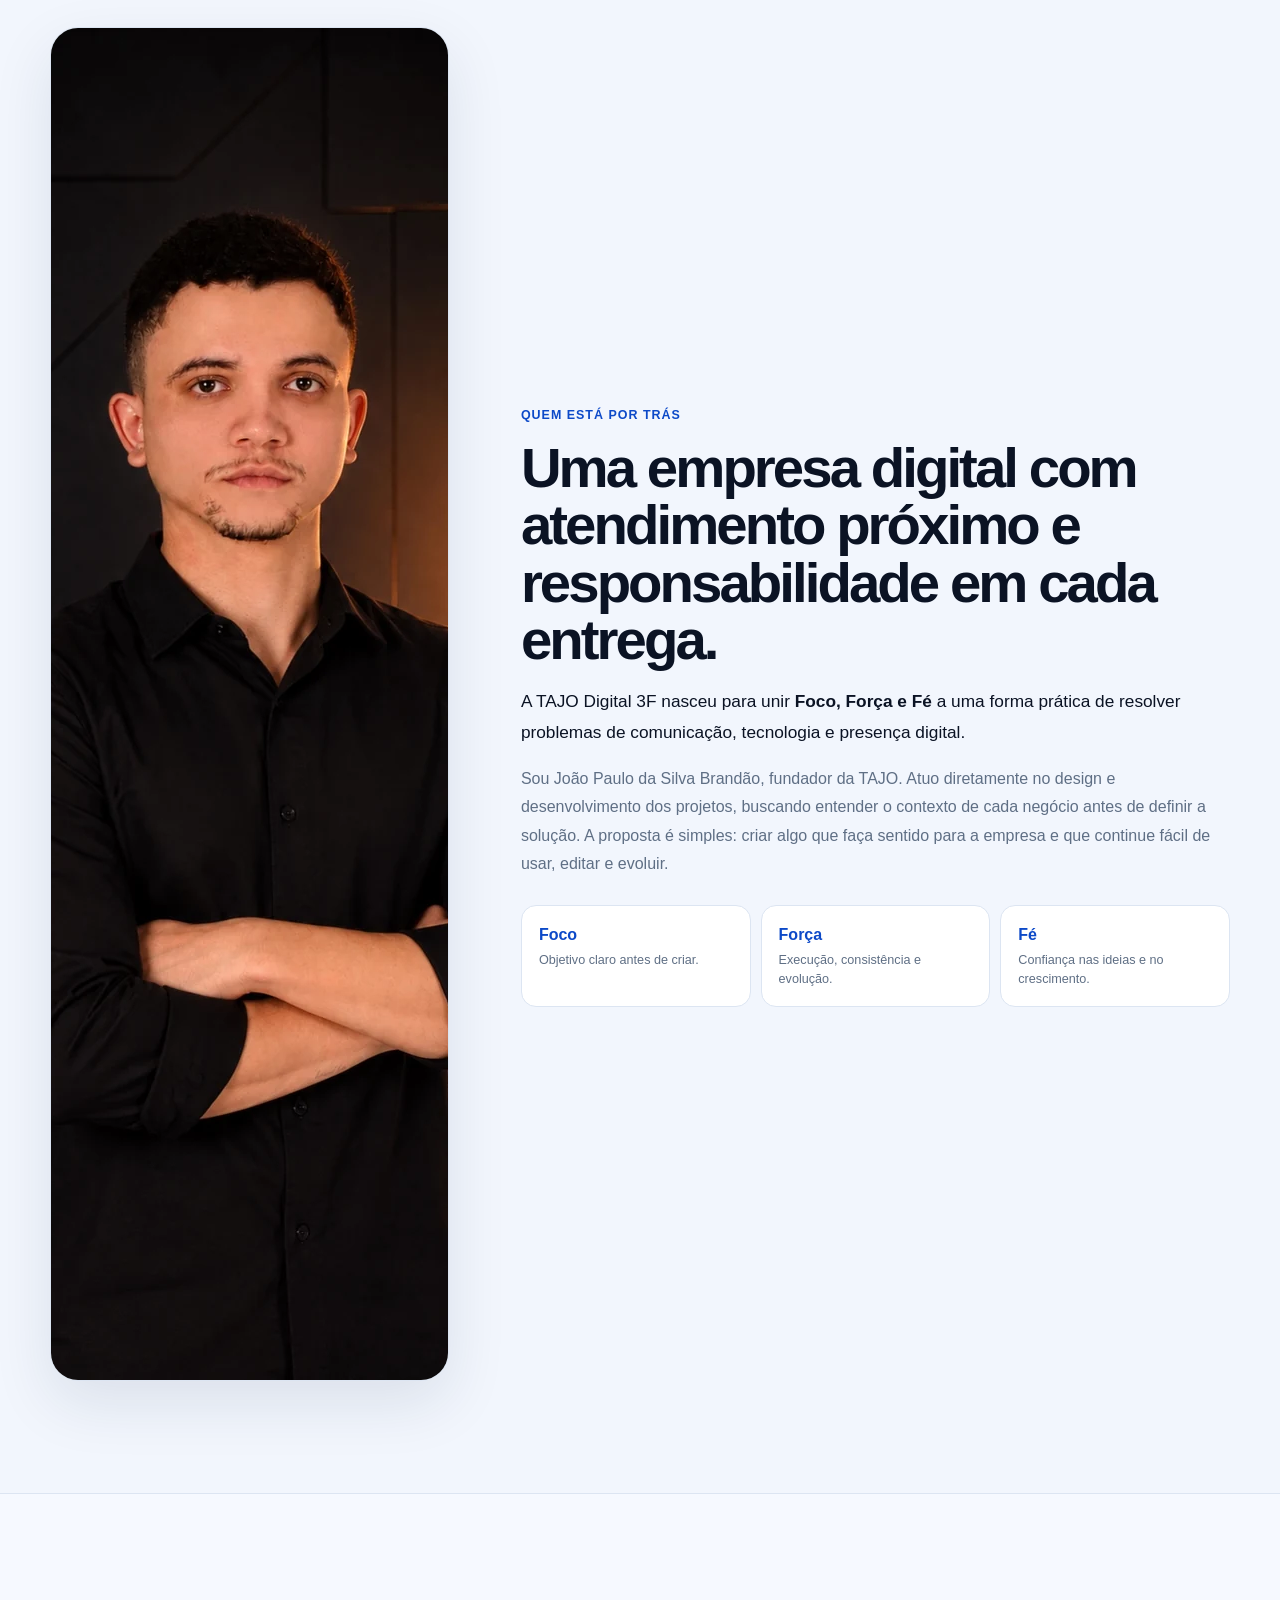
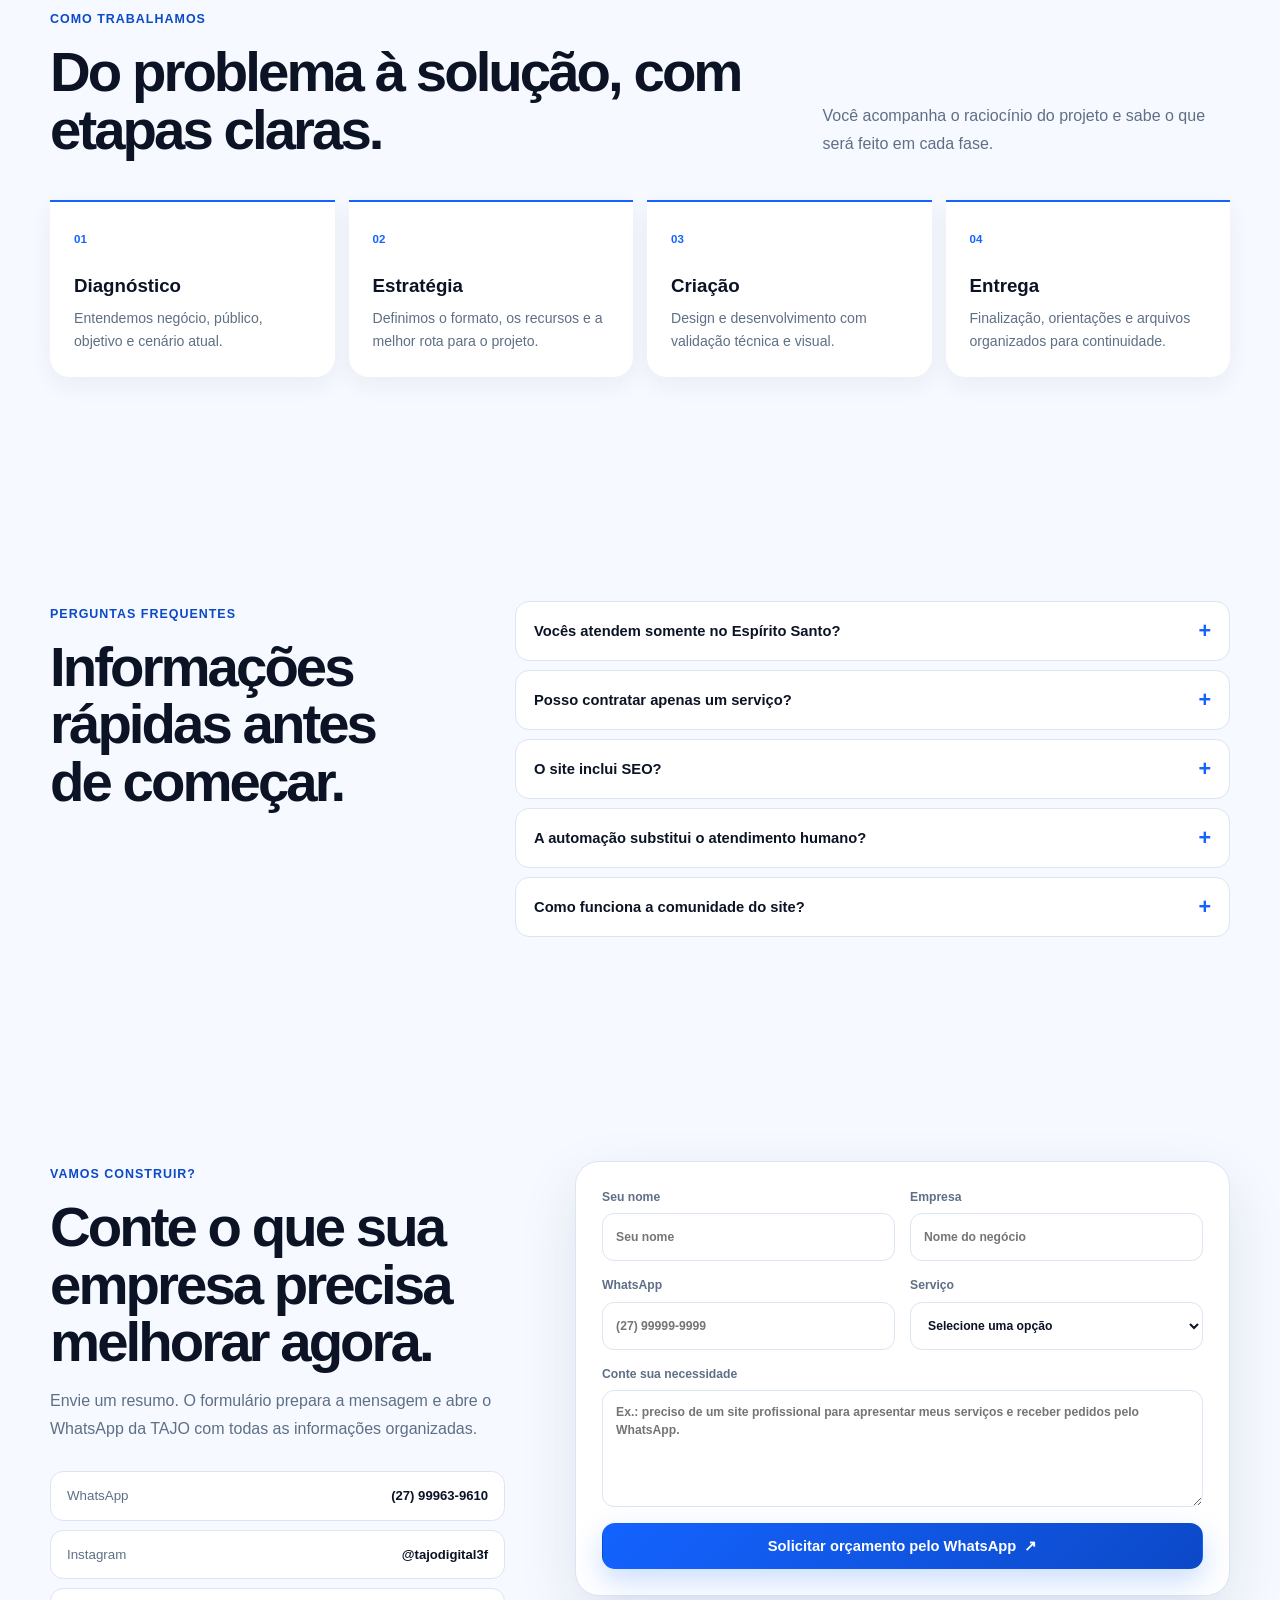
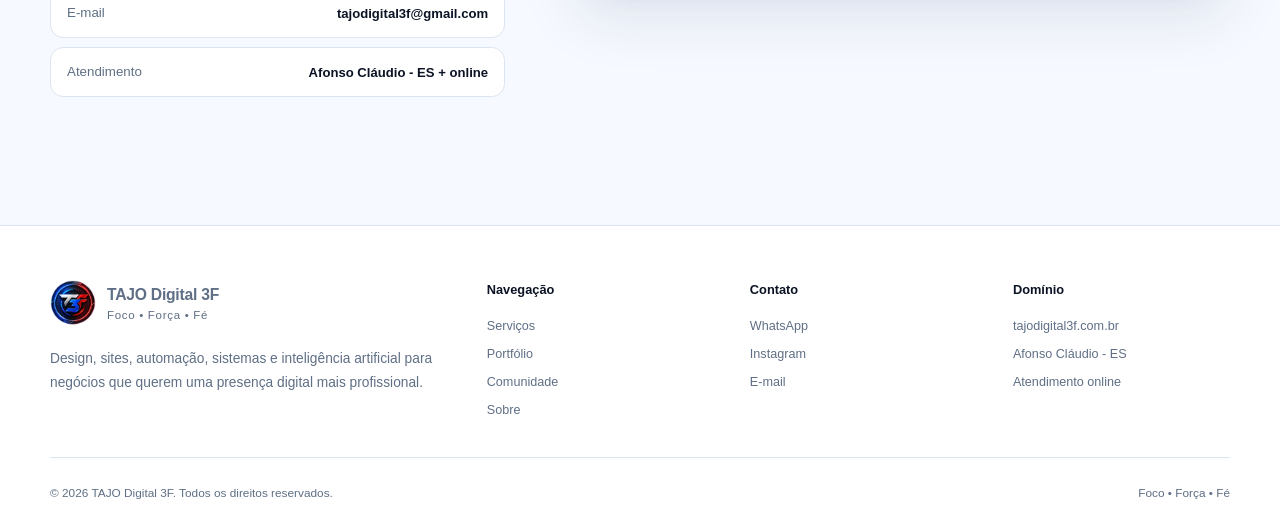
==== commit 6f9d162a: "Add files via upload" ====
--- a/index.html
+++ b/index.html
@@ -1,140 +1,455 @@
 <!doctype html>
-<html lang="pt-BR">
+<html lang="pt-BR" data-theme="light">
 <head>
-<meta charset="utf-8">
-<meta name="viewport" content="width=device-width, initial-scale=1, viewport-fit=cover">
-<meta name="theme-color" content="#07101e">
-<meta name="color-scheme" content="dark">
-<title>TAJO Digital 3F — Design, IA e Comunicação Visual em Afonso Cláudio</title>
-<meta name="description" content="TAJO Digital 3F: design gráfico, artes para redes sociais, identidade visual e vídeos com IA. Atendimento em Afonso Cláudio - ES e online.">
-<meta property="og:title" content="TAJO Digital 3F — Soluções em Design">
-<meta property="og:description" content="Design, criatividade e tecnologia para destacar sua marca.">
-<meta property="og:type" content="website">
-<meta name="robots" content="index,follow">
-<link rel="icon" href="logo.png">
-
-<script type="application/ld+json">{"@context":"https://schema.org","@type":"ProfessionalService","name":"TAJO Digital 3F","description":"Design gráfico, comunicação visual e vídeos com inteligência artificial.","areaServed":"Afonso Cláudio, ES","email":"tajodigital3f@gmail.com","telephone":"+5527999639610","address":{"@type":"PostalAddress","addressLocality":"Afonso Cláudio","addressRegion":"ES","addressCountry":"BR"}}</script>
-<link rel="stylesheet" href="style.css">
+  <meta charset="utf-8">
+  <meta name="viewport" content="width=device-width, initial-scale=1, viewport-fit=cover">
+  <meta name="theme-color" content="#f6f9ff" id="themeColorMeta">
+  <meta name="color-scheme" content="light dark">
+
+  <title>TAJO Digital 3F | Design, Sites, Automação e IA</title>
+  <meta name="description" content="TAJO Digital 3F: design profissional, sites, landing pages, SEO, automação de Instagram e WhatsApp, sistemas web e vídeos com IA. Atendimento em Afonso Cláudio - ES e em todo o Brasil.">
+  <meta name="keywords" content="TAJO Digital 3F, design Afonso Cláudio, criação de sites Espírito Santo, landing page, automação Instagram, ManyChat, sistemas web, vídeos IA, identidade visual, SEO local">
+  <meta name="author" content="TAJO Digital 3F">
+  <meta name="robots" content="index,follow,max-image-preview:large,max-snippet:-1,max-video-preview:-1">
+  <link rel="canonical" href="http://tajodigital3f.com.br/">
+  <link rel="manifest" href="manifest.webmanifest">
+  <link rel="icon" type="image/png" href="favicon.png">
+
+  <meta property="og:locale" content="pt_BR">
+  <meta property="og:type" content="website">
+  <meta property="og:site_name" content="TAJO Digital 3F">
+  <meta property="og:title" content="TAJO Digital 3F | Design, Sites, Automação e IA">
+  <meta property="og:description" content="Soluções digitais para empresas que querem vender melhor, comunicar com clareza e ganhar presença profissional.">
+  <meta property="og:url" content="http://tajodigital3f.com.br/">
+  <meta property="og:image" content="http://tajodigital3f.com.br/logo.png">
+  <meta property="og:image:alt" content="Logomarca da TAJO Digital 3F">
+  <meta name="twitter:card" content="summary_large_image">
+  <meta name="twitter:title" content="TAJO Digital 3F | Design, Sites, Automação e IA">
+  <meta name="twitter:description" content="Design, tecnologia e automação para fortalecer empresas no digital.">
+  <meta name="twitter:image" content="http://tajodigital3f.com.br/logo.png">
+
+  <script>
+    (function () {
+      try {
+        var stored = localStorage.getItem('tajo-theme');
+        document.documentElement.dataset.theme = stored === 'dark' ? 'dark' : 'light';
+      } catch (_) {}
+    })();
+  </script>
+
+  <script type="application/ld+json">
+  {
+    "@context": "https://schema.org",
+    "@type": "ProfessionalService",
+    "@id": "http://tajodigital3f.com.br/#empresa",
+    "name": "TAJO Digital 3F",
+    "url": "http://tajodigital3f.com.br/",
+    "logo": "http://tajodigital3f.com.br/logo.png",
+    "image": "http://tajodigital3f.com.br/logo.png",
+    "description": "Agência digital de Afonso Cláudio - ES especializada em design, sites, landing pages, SEO, automações, sistemas web e soluções com inteligência artificial.",
+    "email": "tajodigital3f@gmail.com",
+    "telephone": "+5527999639610",
+    "priceRange": "$$",
+    "areaServed": ["Afonso Cláudio", "Espírito Santo", "Brasil"],
+    "address": {
+      "@type": "PostalAddress",
+      "addressLocality": "Afonso Cláudio",
+      "addressRegion": "ES",
+      "addressCountry": "BR"
+    },
+    "sameAs": ["https://instagram.com/tajodigital3f"],
+    "founder": {
+      "@type": "Person",
+      "name": "João Paulo da Silva Brandão"
+    },
+    "knowsAbout": [
+      "Design gráfico",
+      "Identidade visual",
+      "Criação de sites",
+      "Landing pages",
+      "SEO",
+      "Automação de Instagram",
+      "ManyChat",
+      "Sistemas web",
+      "Inteligência Artificial"
+    ]
+  }
+  </script>
+
+  <link rel="stylesheet" href="style.css">
 </head>
 <body>
-<a class="skip" href="#conteudo">Pular para o conteúdo</a>
-<div class="progress" id="progress"></div><div class="cursor" id="cursor"></div>
-<div class="preloader" id="preloader"><img src="logo.png" alt="TAJO Digital 3F"></div>
-<header id="header"><div class="container nav">
-  <a class="brand" href="#inicio" aria-label="TAJO Digital 3F — Início"><img src="logo.png" alt=""><span><b>TAJO Digital 3F</b><small>Foco • Força • Fé</small></span></a>
-  <nav class="navlinks" id="navlinks" aria-label="Navegação principal">
-    <a href="#inicio">Início</a><a href="#quem-somos">Quem Somos</a><a href="#servicos">Serviços</a><a href="#planos">Planos</a><a href="#portfolio">Portfólio</a><a href="#patrocinio">Patrocínio</a><a href="#contato">Contato</a>
-  </nav>
-  <a class="btn primary desktop-cta magnetic" href="https://wa.me/5527999639610?text=Ol%C3%A1%21%20Conheci%20a%20TAJO%20Digital%203F%20pelo%20site%20e%20gostaria%20de%20solicitar%20um%20or%C3%A7amento." target="_blank" rel="noopener">Solicitar orçamento ↗</a>
-  <button class="menu" id="menu" aria-label="Abrir menu" aria-expanded="false"><span></span></button>
-</div></header>
-<main id="conteudo">
-<section class="hero" id="inicio"><div class="container hero-grid">
-  <div class="reveal"><span class="eyebrow"><i></i> Design • IA • Comunicação visual</span>
-    <h1 class="display">Sua marca merece <span class="gradient">ser impossível de ignorar.</span></h1>
-    <p class="lead">Criamos soluções visuais profissionais para empresas, marcas e empreendedores que querem chamar atenção, transmitir confiança e fortalecer sua presença no mercado.</p>
-    <div class="hero-actions"><a class="btn primary magnetic" href="#servicos">Conhecer serviços ↓</a><a class="btn magnetic" href="https://wa.me/5527999639610?text=Ol%C3%A1%21%20Quero%20conversar%20sobre%20um%20projeto%20com%20a%20TAJO%20Digital%203F." target="_blank" rel="noopener">Falar no WhatsApp ↗</a></div>
-    <div class="trust-row"><span><i></i> Atendimento em Afonso Cláudio - ES</span><span><i></i> Atendimento online</span><span><i></i> Design + conteúdo com IA</span></div>
-  </div>
-  <div class="hero-art reveal" aria-hidden="true"><div class="orb a"></div><div class="orb b"></div><div class="logo-stage" id="logoStage"><img src="logo.png" alt=""></div>
-    <div class="float-card c1"><div class="k">Identidade</div><strong>Design que conecta</strong></div>
-    <div class="float-card c2"><div class="k">Presença digital</div><strong>Mais impacto visual</strong><div class="mini-bars"><i></i><i></i><i></i><i></i></div></div>
-    <div class="float-card c3"><div class="k">Tecnologia</div><strong>Vídeos com IA</strong></div>
-  </div>
-</div></section>
-<div class="marquee" aria-hidden="true"><div class="marquee-track"><span><b>FOCO</b> • FORÇA • <em>FÉ</em></span><span>DESIGN GRÁFICO • IDENTIDADE VISUAL • VÍDEOS IA • REDES SOCIAIS</span><span><b>FOCO</b> • FORÇA • <em>FÉ</em></span><span>DESIGN GRÁFICO • IDENTIDADE VISUAL • VÍDEOS IA • REDES SOCIAIS</span></div></div>
-
-<section class="section" id="quem-somos"><div class="container founder">
-  <div class="portrait-wrap reveal"><div class="portrait"><img src="founder.webp" alt="João Paulo da Silva Brandão, fundador e designer da TAJO Digital 3F"></div></div>
-  <div class="reveal"><span class="eyebrow"><i></i> Quem somos</span><h2 class="section-title">Uma marca profissional com uma pessoa real <span class="gradient">por trás de cada projeto.</span></h2>
-    <p class="lead">Meu nome é <strong style="color:#fff">João Paulo da Silva Brandão</strong>, tenho 24 anos e sou o fundador e designer da TAJO Digital 3F. Sou natural de São João de Viçosa, em Venda Nova do Imigrante - ES, e atualmente desenvolvo meus projetos em Afonso Cláudio - ES.</p>
-    <p class="muted" style="line-height:1.75">A criatividade sempre esteve presente na minha trajetória. Com o passar dos anos, transformei esse interesse em experiência com design, comunicação visual, conteúdo digital e novas tecnologias aplicadas à publicidade. Meu objetivo não é simplesmente criar uma arte: é entender o que cada cliente precisa e transformar sua ideia em uma comunicação visual que represente verdadeiramente o seu negócio.</p>
-    <div class="quote">“Cada projeto carrega uma ideia. Meu trabalho é fazer essa ideia ganhar identidade.”</div>
-    <div class="signature"><span class="pill">24 anos</span><span class="pill">Fundador & Designer</span><span class="pill">Afonso Cláudio - ES</span></div>
-  </div>
-</div></section>
-
-<section class="section-tight"><div class="container"><div class="grid-3">
-  <article class="card reveal"><div class="icon">◎</div><h3>Foco</h3><p>Clareza sobre onde queremos chegar e atenção aos detalhes em cada projeto.</p></article>
-  <article class="card reveal"><div class="icon">◆</div><h3>Força</h3><p>Evolução constante, dedicação e construção de uma comunicação visual mais forte.</p></article>
-  <article class="card reveal"><div class="icon">✦</div><h3>Fé</h3><p>Acreditar nas ideias, nos projetos e no potencial de crescimento de cada cliente.</p></article>
-</div></div></section>
-
-<section class="section" id="servicos"><div class="container">
-  <div class="services-head reveal"><div><span class="eyebrow"><i></i> Serviços</span><h2 class="section-title">Soluções para sua marca <span class="gradient">aparecer melhor.</span></h2><p class="lead">Escolha uma criação avulsa ou combine serviços para manter sua presença visual consistente.</p></div>
-  <div class="tabs" role="tablist" aria-label="Filtrar serviços"><button class="tab active" data-filter="all">Todos</button><button class="tab" data-filter="design">Design</button><button class="tab" data-filter="ia">Vídeos IA</button><button class="tab" data-filter="pacote">Pacotes</button></div></div>
-  <div class="pricing-grid" id="pricingGrid">
-    <article class="card service-card reveal" data-cat="design"><div class="icon">▧</div><h3>Arte estática</h3><p class="desc">Peça profissional para redes sociais, promoções, produtos, serviços e comunicados.</p><div class="push"><div class="price">R$ 40</div><a class="btn service-cta" data-service="Arte estática — R$ 40" href="#contato">Quero esta arte</a></div></article>
-    <article class="card service-card reveal" data-cat="design"><div class="icon">▣</div><h3>Feed + Story</h3><p class="desc">Criação principal para feed acompanhada da adaptação para Stories.</p><div class="push"><div class="price">R$ 55</div><a class="btn service-cta" data-service="Feed + Story — R$ 55" href="#contato">Quero este formato</a></div></article>
-    <article class="card service-card reveal" data-cat="design"><div class="icon">✦</div><h3>Flyer</h3><p class="desc">Ideal para eventos, promoções, serviços e campanhas publicitárias.</p><div class="push"><div class="price">R$ 60+ <small>a partir de</small></div><a class="btn service-cta" data-service="Flyer — a partir de R$ 60" href="#contato">Pedir orçamento</a></div></article>
-    <article class="card service-card reveal" data-cat="design"><div class="icon">≡</div><h3>Carrossel</h3><p class="desc">Conteúdo em múltiplas páginas para informação, autoridade e storytelling.</p><div class="push"><div class="price">R$ 120+ <small>a partir de</small></div><a class="btn service-cta" data-service="Carrossel — a partir de R$ 120" href="#contato">Pedir orçamento</a></div></article>
-    <article class="card service-card featured reveal" data-cat="ia"><span class="badge">IA</span><div class="icon">▶</div><h3>Vídeo IA — 10s</h3><p class="desc">Vídeo publicitário curto para Reels, Stories, anúncios e apresentação de produtos.</p><div class="push"><div class="price">R$ 99</div><a class="btn service-cta" data-service="Vídeo IA 10s — R$ 99" href="#contato">Criar meu vídeo</a></div></article>
-    <article class="card service-card featured reveal" data-cat="ia"><span class="badge">Modelo virtual</span><div class="icon">◉</div><h3>Modelo virtual + vídeo</h3><p class="desc">Modelo/personagem virtual aplicado a campanhas de moda, acessórios e produtos.</p><div class="push"><div class="price">R$ 129</div><a class="btn service-cta" data-service="Modelo virtual + vídeo — R$ 129" href="#contato">Quero uma campanha</a></div></article>
-    <article class="card service-card reveal" data-cat="pacote"><div class="icon">▶▶▶</div><h3>3 vídeos IA</h3><p class="desc">Pacote para aumentar a frequência de conteúdo em vídeo.</p><div class="push"><div class="price">R$ 269</div><a class="btn service-cta" data-service="Pacote 3 vídeos IA — R$ 269" href="#contato">Escolher pacote</a></div></article>
-    <article class="card service-card reveal" data-cat="pacote"><div class="icon">▶×5</div><h3>5 vídeos IA</h3><p class="desc">Mais conteúdo audiovisual para campanhas e divulgação recorrente.</p><div class="push"><div class="price">R$ 425</div><a class="btn service-cta" data-service="Pacote 5 vídeos IA — R$ 425" href="#contato">Escolher pacote</a></div></article>
-    <article class="card service-card reveal" data-cat="pacote"><div class="icon">◉×3</div><h3>3 vídeos com modelos</h3><p class="desc">Conteúdo com modelos virtuais desenvolvido para campanhas comerciais.</p><div class="push"><div class="price">R$ 349</div><a class="btn service-cta" data-service="3 vídeos com modelos — R$ 349" href="#contato">Escolher pacote</a></div></article>
-    <article class="card service-card reveal" data-cat="pacote"><div class="icon">◉×5</div><h3>5 vídeos com modelos</h3><p class="desc">Ideal para lojas e empresas que precisam de campanhas com maior frequência.</p><div class="push"><div class="price">R$ 549</div><a class="btn service-cta" data-service="5 vídeos com modelos — R$ 549" href="#contato">Escolher pacote</a></div></article>
-  </div>
-</div></section>
-
-<section class="section ai-band"><div class="container ai-grid">
-  <div class="reveal"><span class="eyebrow"><i></i> Nova geração de conteúdo</span><h2 class="section-title">Sua marca também pode <span class="gradient">ganhar vida.</span></h2><p class="lead">Produzimos vídeos publicitários com Inteligência Artificial para apresentar produtos, serviços e campanhas de uma maneira moderna e diferente — sem transformar sua comunicação em algo genérico.</p>
-  <div class="grid-3" style="margin-top:28px"><div class="card"><h3>9:16</h3><p>Conteúdo vertical preparado para Reels e Stories.</p></div><div class="card"><h3>10s</h3><p>Formato rápido, direto e comercial.</p></div><div class="card"><h3>IA + Design</h3><p>Criação visual e direção de campanha no mesmo fluxo.</p></div></div></div>
-  <div class="phone-stage reveal" aria-hidden="true"><div class="floating-chip a"><i></i> Modelo virtual</div><div class="phone"><div class="phone-screen"><img class="mini-logo" src="logo.png" alt=""><h4>Conteúdo que chama atenção.</h4><p>Design + IA para apresentar produtos e serviços com uma estética mais moderna.</p><div class="wave"></div></div></div><div class="floating-chip b"><i></i> Vídeo publicitário</div></div>
-</div></section>
-
-<section class="section" id="planos"><div class="container reveal"><span class="eyebrow"><i></i> Planos de conteúdo</span><h2 class="section-title">Frequência visual com <span class="gradient">melhor custo por peça.</span></h2><p class="lead">Planos pensados para negócios que precisam manter presença constante nas redes sociais.</p></div>
-<div class="container packages" style="margin-top:38px">
-  <article class="card package reveal"><h3>8 artes</h3><div class="big-price">R$ 280</div><div class="avg">R$ 35 por arte</div><ul><li>8 peças estáticas</li><li>Identidade alinhada à marca</li><li>Ideal para presença básica</li></ul><a class="btn service-cta" data-service="Plano 8 artes — R$ 280" href="#contato">Escolher plano</a></article>
-  <article class="card package reveal"><span class="badge">Mais economia</span><h3>12 artes</h3><div class="big-price">R$ 390</div><div class="avg">R$ 32,50 por arte</div><ul><li>12 peças estáticas</li><li>Mais frequência de conteúdo</li><li>Economia por criação</li></ul><a class="btn service-cta" data-service="Plano 12 artes — R$ 390" href="#contato">Escolher plano</a></article>
-  <article class="card package reveal"><span class="badge">Ideal para empresas</span><h3>20 artes</h3><div class="big-price">R$ 560</div><div class="avg">R$ 28 por arte</div><ul><li>20 peças estáticas</li><li>Boa frequência mensal</li><li>Maior consistência visual</li></ul><a class="btn service-cta" data-service="Plano 20 artes — R$ 560" href="#contato">Escolher plano</a></article>
-  <article class="card package popular reveal"><span class="badge">Melhor custo por arte</span><h3>25 artes</h3><div class="big-price">R$ 690</div><div class="avg">R$ 27,60 por arte</div><ul><li>25 peças estáticas</li><li>Presença mais constante</li><li>Melhor custo unitário</li></ul><a class="btn primary service-cta" data-service="Plano 25 artes — R$ 690" href="#contato">Quero este plano</a></article>
-</div>
-<div class="container reveal" style="margin-top:80px"><span class="eyebrow"><i></i> Artes + vídeo</span><h2 class="section-title">Uma presença digital <span class="gradient">mais completa.</span></h2></div>
-<div class="container packages" style="margin-top:34px">
-  <article class="card package reveal"><h3>Start</h3><div class="big-price">R$ 349</div><div class="avg">8 artes + 1 vídeo</div><ul><li>8 artes</li><li>1 vídeo publicitário</li><li>Entrada prática em conteúdo misto</li></ul><a class="btn service-cta" data-service="Start — 8 artes + 1 vídeo — R$ 349" href="#contato">Escolher Start</a></article>
-  <article class="card package popular reveal"><span class="badge">Destaque</span><h3>Impulso</h3><div class="big-price">R$ 549</div><div class="avg">12 artes + 2 vídeos</div><ul><li>12 artes</li><li>2 vídeos</li><li>Mais variedade de formatos</li></ul><a class="btn primary service-cta" data-service="Impulso — 12 artes + 2 vídeos — R$ 549" href="#contato">Escolher Impulso</a></article>
-  <article class="card package reveal"><h3>Profissional</h3><div class="big-price">R$ 790</div><div class="avg">20 artes + 3 vídeos</div><ul><li>20 artes</li><li>3 vídeos</li><li>Frequência mais robusta</li></ul><a class="btn service-cta" data-service="Profissional — 20 artes + 3 vídeos — R$ 790" href="#contato">Escolher Profissional</a></article>
-  <article class="card package reveal"><span class="badge">Pacote completo</span><h3>Presença Total</h3><div class="big-price">R$ 990</div><div class="avg">25 artes + 4 vídeos</div><ul><li>25 artes</li><li>4 vídeos</li><li>Conteúdo visual diversificado</li></ul><a class="btn service-cta" data-service="Presença Total — 25 artes + 4 vídeos — R$ 990" href="#contato">Quero Presença Total</a></article>
-</div>
-<div class="container"><p class="muted" style="margin-top:22px;font-size:.82rem">* Valores podem variar conforme a complexidade e as necessidades específicas de cada projeto. Serviços marcados com “+” são avaliados antes da confirmação do orçamento.</p></div>
-</section>
-
-<section class="section" id="portfolio"><div class="container reveal"><span class="eyebrow"><i></i> Portfólio</span><h2 class="section-title">Alguns caminhos visuais que <span class="gradient">podemos construir.</span></h2><p class="lead">A área abaixo está preparada para receber trabalhos reais. Enquanto isso, ela demonstra as categorias e a apresentação que seus projetos terão no site.</p></div>
-<div class="container portfolio-grid" style="margin-top:38px">
-  <article class="work reveal" data-title="Identidade visual" data-cat="Branding"><div class="work-art"><div class="mock"><img src="1.webp" alt=""></div></div><div class="work-meta"><div><span>Branding</span><h3>Identidade visual</h3></div><button class="work-open" aria-label="Ver identidade visual">Ver +</button></div></article>
-  <article class="work reveal" data-title="Conteúdo para redes sociais" data-cat="Social Media"><div class="work-art"><div class="mock"><img src="2.webp" alt=""></div></div><div class="work-meta"><div><span>Social Media</span><h3>Redes sociais</h3></div><button class="work-open">Ver +</button></div></article>
-  <article class="work reveal" data-title="Campanhas comerciais" data-cat="Publicidade"><div class="work-art"><div class="mock"><img src="3.webp" alt=""></div></div><div class="work-meta"><div><span>Publicidade</span><h3>Flyers & campanhas</h3></div><button class="work-open">Ver +</button></div></article>
-  <article class="work reveal" data-title="Vídeos publicitários com IA" data-cat="IA"><div class="work-art"><div class="mock"><img src="4.webp" alt=""></div></div><div class="work-meta"><div><span>IA</span><h3>Vídeos publicitários</h3></div><button class="work-open">Ver +</button></div></article>
-  <article class="work reveal" data-title="Modelos virtuais para campanhas" data-cat="IA + Moda"><div class="work-art"><div class="mock"><img src="5.webp" alt=""></div></div><div class="work-meta"><div><span>IA + Moda</span><h3>Modelos virtuais</h3></div><button class="work-open">Ver +</button></div></article>
-</div></section>
-
-<section class="section-tight"><div class="container reveal"><span class="eyebrow"><i></i> Como trabalhamos</span><h2 class="section-title">Da sua ideia até <span class="gradient">a entrega.</span></h2></div><div class="container process" style="margin-top:34px">
-  <div class="step reveal"><h3>Contato</h3><p>Você explica o que precisa e o objetivo do projeto.</p></div><div class="step reveal"><h3>Briefing</h3><p>Entendemos empresa, público, preferências e contexto.</p></div><div class="step reveal"><h3>Criação</h3><p>Desenvolvemos a solução visual com atenção aos detalhes.</p></div><div class="step reveal"><h3>Apresentação</h3><p>Você recebe o projeto para análise e alinhamento.</p></div><div class="step reveal"><h3>Finalização</h3><p>Após aprovação, o material é preparado para entrega.</p></div>
-</div></section>
-
-<section class="section" id="patrocinio"><div class="container sponsor">
-  <div class="reveal"><span class="eyebrow"><i></i> Parcerias</span><h2 class="section-title">Coloque sua marca <span class="gradient">junto com a nossa.</span></h2><p class="lead">Empresas podem participar como patrocinadoras ou parceiras de campanhas e conteúdos selecionados da TAJO Digital 3F.</p>
-  <div class="benefits"><span><b>✓</b> Sua marca em divulgações selecionadas</span><span><b>✓</b> Logomarca inserida em campanhas selecionadas</span><span><b>✓</b> Divulgação em Stories e publicações</span><span><b>✓</b> Destaque como empresa parceira</span><span><b>✓</b> Mais visibilidade para o negócio</span></div>
-  <a class="btn primary magnetic" href="https://wa.me/5527999639610?text=Ol%C3%A1%21%20Tenho%20interesse%20em%20conhecer%20as%20op%C3%A7%C3%B5es%20de%20patroc%C3%ADnio%20e%20parceria%20da%20TAJO%20Digital%203F." target="_blank" rel="noopener">Quero ser parceiro ↗</a></div>
-  <div class="sponsor-logos reveal"><div class="slot">Patrocínio<strong>Sua marca aqui</strong></div><div class="slot">Apoio<strong>Sua marca aqui</strong></div><div class="slot">Parceria<strong>Sua marca aqui</strong></div><div class="slot">Destaque<strong>Sua marca aqui</strong></div><div class="slot">Campanha<strong>Sua marca aqui</strong></div><div class="slot">Conteúdo<strong>Sua marca aqui</strong></div></div>
-</div></section>
-
-<section class="section-tight"><div class="container reveal"><span class="eyebrow"><i></i> Dúvidas rápidas</span><h2 class="section-title">Antes de pedir seu <span class="gradient">orçamento.</span></h2></div><div class="container faq" style="margin-top:30px">
-  <details class="reveal"><summary>Vocês atendem apenas Afonso Cláudio?</summary><p>Não. A TAJO Digital 3F atende empresas e profissionais de Afonso Cláudio e região, além de projetos que podem ser conduzidos totalmente online.</p></details>
-  <details class="reveal"><summary>Os valores do site são finais?</summary><p>Os serviços com valor fixo seguem os preços apresentados. Itens marcados “a partir de” podem variar de acordo com a complexidade e as necessidades específicas do projeto.</p></details>
-  <details class="reveal"><summary>Como funciona um vídeo com IA?</summary><p>Primeiro definimos objetivo, produto, estética e roteiro. Depois desenvolvemos os elementos visuais e a geração necessária para montar um vídeo publicitário curto e alinhado à comunicação da marca.</p></details>
-  <details class="reveal"><summary>Posso contratar apenas uma peça?</summary><p>Sim. Existem serviços avulsos e também pacotes para empresas que precisam de maior frequência de conteúdo.</p></details>
-</div></section>
-
-<section class="section" id="contato"><div class="container contact-wrap">
-  <div class="contact-card reveal"><span class="eyebrow"><i></i> Vamos conversar?</span><h2 class="section-title" style="font-size:clamp(2.4rem,5vw,4.8rem)">Você cuida do negócio. <span class="gradient">A gente cuida da imagem dele.</span></h2><p class="muted" style="line-height:1.7">Conte sua ideia e receba um atendimento direto para descobrir qual solução combina melhor com o seu projeto.</p>
-  <div class="contact-list"><a href="https://wa.me/5527999639610" target="_blank" rel="noopener"><span>◉</span><div><small>WhatsApp</small><br><b>(27) 99963-9610</b></div></a><a href="https://instagram.com/tajodigital3f" target="_blank" rel="noopener"><span>◎</span><div><small>Instagram</small><br><b>@tajodigital3f</b></div></a><a href="mailto:tajodigital3f@gmail.com"><span>✉</span><div><small>E-mail</small><br><b>tajodigital3f@gmail.com</b></div></a><div><span>⌖</span><div><small>Localização</small><br><b>Afonso Cláudio - ES</b></div></div></div></div>
-  <form class="form reveal" id="quoteForm"><div class="field"><label for="nome">Seu nome</label><input id="nome" name="nome" autocomplete="name" required placeholder="Como podemos te chamar?"></div><div class="field"><label for="empresa">Empresa</label><input id="empresa" name="empresa" autocomplete="organization" placeholder="Nome da sua empresa"></div><div class="field"><label for="whatsapp">WhatsApp</label><input id="whatsapp" name="whatsapp" inputmode="tel" autocomplete="tel" placeholder="(27) 99999-9999"></div><div class="field"><label for="servico">Serviço desejado</label><select id="servico" name="servico" required><option value="">Selecione</option><option>Arte estática</option><option>Feed + Story</option><option>Flyer</option><option>Carrossel</option><option>Vídeo IA 10s</option><option>Modelo virtual + vídeo</option><option>Pacote de vídeos IA</option><option>Pacote com modelos</option><option>Pacote de artes</option><option>Artes + vídeos</option><option>Identidade visual</option><option>Logotipo</option><option>Patrocínio</option><option>Outro</option></select></div><div class="field full"><label for="mensagem">Conte um pouco sobre o que você precisa</label><textarea id="mensagem" name="mensagem" placeholder="Ex.: preciso divulgar uma promoção, lançar uma marca, criar conteúdo para o mês..."></textarea></div><button class="btn primary magnetic" type="submit">Solicitar orçamento pelo WhatsApp ↗</button></form>
-</div></section>
-</main>
-<footer><div class="container footer-grid"><div><a class="brand" href="#inicio"><img src="logo.png" alt=""><span><b>TAJO Digital 3F</b><small>Foco • Força • Fé</small></span></a><p style="max-width:420px;line-height:1.6;margin-top:15px">Soluções em design, comunicação visual e conteúdo com IA para destacar sua marca.</p></div><div><h4>Navegação</h4><a href="#quem-somos">Quem Somos</a><a href="#servicos">Serviços</a><a href="#planos">Planos</a><a href="#portfolio">Portfólio</a></div><div><h4>Contato</h4><a href="https://wa.me/5527999639610">WhatsApp</a><a href="https://instagram.com/tajodigital3f">Instagram</a><a href="mailto:tajodigital3f@gmail.com">E-mail</a></div></div><div class="container copyright"><span>© 2026 TAJO Digital 3F. Todos os direitos reservados.</span><span>Afonso Cláudio - ES • Foco • Força • Fé</span></div></footer>
-<a class="wa" aria-label="Falar com a TAJO Digital 3F no WhatsApp" href="https://wa.me/5527999639610?text=Ol%C3%A1%21%20Conheci%20a%20TAJO%20Digital%203F%20pelo%20site%20e%20gostaria%20de%20conversar." target="_blank" rel="noopener">☎</a>
-<div class="modal" id="modal" aria-hidden="true"><div class="modal-box" role="dialog" aria-modal="true" aria-labelledby="modalTitle"><button class="modal-close" id="modalClose" aria-label="Fechar">×</button><span class="eyebrow"><i></i> Demonstração</span><h2 id="modalTitle" class="section-title" style="font-size:clamp(2.2rem,5vw,4rem);margin-top:18px">Projeto</h2><p id="modalCat" class="muted"></p><div class="modal-demo"><img src="logo.png" alt="TAJO Digital 3F"></div><p class="muted">Este espaço está pronto para receber imagens, descrição, objetivo e entregáveis de um trabalho real. Assim, o portfólio poderá crescer sem alterar a estrutura do site.</p></div></div>
-<script src="script.js"></script>
-</body></html>
+  <a class="skip-link" href="#conteudo">Pular para o conteúdo</a>
+  <div class="scroll-progress" id="scrollProgress" aria-hidden="true"></div>
+
+  <header class="site-header" id="siteHeader">
+    <div class="container nav-shell">
+      <a class="brand" href="#inicio" aria-label="TAJO Digital 3F - Início">
+        <img src="logo.webp" width="52" height="52" alt="Logomarca TAJO Digital 3F">
+        <span class="brand-copy">
+          <strong>TAJO Digital 3F</strong>
+          <small>Foco • Força • Fé</small>
+        </span>
+      </a>
+
+      <nav class="nav-links" id="navLinks" aria-label="Navegação principal">
+        <a href="#inicio">Início</a>
+        <a href="#servicos">Serviços</a>
+        <a href="#portfolio">Portfólio</a>
+        <a href="#comunidade">Comunidade</a>
+        <a href="#sobre">Sobre</a>
+        <a href="#contato">Contato</a>
+      </nav>
+
+      <div class="nav-actions">
+        <button class="icon-button" id="themeToggle" type="button" aria-label="Ativar tema escuro" title="Alternar tema">
+          <svg class="theme-sun" viewBox="0 0 24 24" aria-hidden="true"><circle cx="12" cy="12" r="4"></circle><path d="M12 2v2M12 20v2M4.93 4.93l1.42 1.42M17.66 17.66l1.41 1.41M2 12h2M20 12h2M4.93 19.07l1.42-1.42M17.66 6.34l1.41-1.41"></path></svg>
+          <svg class="theme-moon" viewBox="0 0 24 24" aria-hidden="true"><path d="M20.5 14.2A8.5 8.5 0 0 1 9.8 3.5 8.5 8.5 0 1 0 20.5 14.2Z"></path></svg>
+        </button>
+        <a class="button button-primary nav-cta" href="https://wa.me/5527999639610?text=Ol%C3%A1%21%20Vim%20pelo%20site%20da%20TAJO%20Digital%203F%20e%20gostaria%20de%20solicitar%20um%20or%C3%A7amento." target="_blank" rel="noopener noreferrer">Pedir orçamento</a>
+        <button class="menu-button" id="menuButton" type="button" aria-controls="navLinks" aria-expanded="false" aria-label="Abrir menu">
+          <span></span><span></span><span></span>
+        </button>
+      </div>
+    </div>
+  </header>
+
+  <main id="conteudo">
+    <section class="hero" id="inicio">
+      <div class="container hero-grid">
+        <div class="hero-copy reveal">
+          <span class="eyebrow"><span class="status-dot"></span> Agência digital em Afonso Cláudio • Atendimento Brasil</span>
+          <h1>Design, tecnologia e automação para fazer seu negócio <span>avançar.</span></h1>
+          <p class="hero-lead">A TAJO une criação visual, sites, sistemas, automações e inteligência artificial para transformar presença digital em uma experiência mais profissional, organizada e comercial.</p>
+          <div class="hero-actions">
+            <a class="button button-primary" href="#servicos">Conhecer soluções</a>
+            <a class="button button-secondary" href="https://wa.me/5527999639610?text=Ol%C3%A1%21%20Quero%20conversar%20sobre%20um%20projeto%20com%20a%20TAJO%20Digital%203F." target="_blank" rel="noopener noreferrer">Conversar no WhatsApp <span aria-hidden="true">↗</span></a>
+          </div>
+          <div class="hero-proof" aria-label="Principais áreas de atuação">
+            <span>Design profissional</span>
+            <span>Sites & SEO</span>
+            <span>Automação & IA</span>
+            <span>Sistemas web</span>
+          </div>
+        </div>
+
+        <div class="hero-visual reveal" aria-label="Painel visual da TAJO Digital 3F">
+          <div class="hero-panel">
+            <div class="panel-topline"><span></span><span></span><span></span><small>TAJO / DIGITAL HUB</small></div>
+            <div class="brand-orbit">
+              <div class="orbit orbit-a"></div>
+              <div class="orbit orbit-b"></div>
+              <div class="hero-logo"><img src="logo.webp" width="220" height="220" alt=""></div>
+            </div>
+            <div class="mini-card mini-card-a"><small>Criação</small><strong>Design que posiciona</strong></div>
+            <div class="mini-card mini-card-b"><small>Performance</small><strong>Sites rápidos & SEO</strong></div>
+            <div class="mini-card mini-card-c"><small>Automação</small><strong>Menos tarefas repetitivas</strong></div>
+          </div>
+        </div>
+      </div>
+    </section>
+
+    <section class="service-strip" aria-label="Áreas de atuação">
+      <div class="container strip-items">
+        <span>Design gráfico</span><i></i><span>Sites</span><i></i><span>Landing pages</span><i></i><span>SEO</span><i></i><span>ManyChat</span><i></i><span>IA</span><i></i><span>Sistemas web</span>
+      </div>
+    </section>
+
+    <section class="section" id="servicos">
+      <div class="container">
+        <div class="section-heading reveal">
+          <div>
+            <span class="eyebrow">Soluções TAJO</span>
+            <h2>Uma estrutura digital mais completa para sua empresa.</h2>
+          </div>
+          <p>Do primeiro contato visual até a automação do atendimento, construímos soluções conectadas ao objetivo real do negócio — sem excesso, sem tecnologia só por aparência.</p>
+        </div>
+
+        <div class="filter-row reveal" role="group" aria-label="Filtrar serviços">
+          <button class="filter-button active" data-filter="all" type="button">Todos</button>
+          <button class="filter-button" data-filter="design" type="button">Design</button>
+          <button class="filter-button" data-filter="web" type="button">Sites & SEO</button>
+          <button class="filter-button" data-filter="automation" type="button">Automação</button>
+          <button class="filter-button" data-filter="ai" type="button">IA & Vídeo</button>
+          <button class="filter-button" data-filter="systems" type="button">Sistemas</button>
+        </div>
+
+        <div class="services-grid" id="servicesGrid">
+          <article class="service-card reveal" data-category="design">
+            <span class="service-index">01</span><span class="service-tag">Design</span>
+            <h3>Artes para redes sociais</h3>
+            <p>Posts promocionais, institucionais e comerciais com acabamento profissional e identidade consistente.</p>
+            <div class="service-footer"><strong>A partir de R$ 40</strong><a href="#contato" class="service-link" data-service="Artes para redes sociais">Solicitar →</a></div>
+          </article>
+          <article class="service-card reveal" data-category="design">
+            <span class="service-index">02</span><span class="service-tag">Design</span>
+            <h3>Feed + Story</h3>
+            <p>Uma criação principal com adaptação planejada para Stories, mantendo leitura e hierarquia em cada formato.</p>
+            <div class="service-footer"><strong>R$ 55</strong><a href="#contato" class="service-link" data-service="Feed + Story">Solicitar →</a></div>
+          </article>
+          <article class="service-card reveal" data-category="design">
+            <span class="service-index">03</span><span class="service-tag">Design</span>
+            <h3>Flyers & campanhas</h3>
+            <p>Peças para eventos, promoções, lançamentos, anúncios e campanhas que precisam de impacto sem poluição visual.</p>
+            <div class="service-footer"><strong>A partir de R$ 60</strong><a href="#contato" class="service-link" data-service="Flyer / campanha">Solicitar →</a></div>
+          </article>
+          <article class="service-card reveal" data-category="design">
+            <span class="service-index">04</span><span class="service-tag">Design</span>
+            <h3>Carrosséis</h3>
+            <p>Conteúdo em sequência para educação, autoridade, apresentação de serviços, vendas e storytelling.</p>
+            <div class="service-footer"><strong>A partir de R$ 120</strong><a href="#contato" class="service-link" data-service="Carrossel">Solicitar →</a></div>
+          </article>
+          <article class="service-card reveal" data-category="design">
+            <span class="service-index">05</span><span class="service-tag">Design</span>
+            <h3>Thumbnails, capas & banners</h3>
+            <p>Capas para YouTube, Reels, perfis, campanhas, canais e materiais digitais pensadas para chamar atenção com clareza.</p>
+            <div class="service-footer"><strong>A partir de R$ 45</strong><a href="#contato" class="service-link" data-service="Thumbnail / capa / banner">Solicitar →</a></div>
+          </article>
+          <article class="service-card reveal" data-category="design">
+            <span class="service-index">06</span><span class="service-tag">Branding</span>
+            <h3>Logotipo & identidade visual</h3>
+            <p>Construção ou evolução da identidade para marcas que precisam parecer mais coerentes, reconhecíveis e profissionais.</p>
+            <div class="service-footer"><strong>Sob orçamento</strong><a href="#contato" class="service-link" data-service="Logotipo e identidade visual">Solicitar →</a></div>
+          </article>
+          <article class="service-card reveal" data-category="web">
+            <span class="service-index">07</span><span class="service-tag">Web</span>
+            <h3>Sites institucionais</h3>
+            <p>Sites responsivos, rápidos e comerciais para apresentar empresa, serviços, diferenciais e canais de contato.</p>
+            <div class="service-footer"><strong>Sob orçamento</strong><a href="#contato" class="service-link" data-service="Site institucional">Solicitar →</a></div>
+          </article>
+          <article class="service-card reveal" data-category="web">
+            <span class="service-index">08</span><span class="service-tag">Web</span>
+            <h3>Landing pages & páginas de venda</h3>
+            <p>Páginas objetivas para campanhas, captação de leads, lançamentos e apresentação de ofertas com foco em conversão.</p>
+            <div class="service-footer"><strong>Sob orçamento</strong><a href="#contato" class="service-link" data-service="Landing page / página de venda">Solicitar →</a></div>
+          </article>
+          <article class="service-card reveal" data-category="web">
+            <span class="service-index">09</span><span class="service-tag">SEO</span>
+            <h3>SEO técnico & presença local</h3>
+            <p>Estrutura técnica, conteúdo e otimizações para melhorar indexação e fortalecer a descoberta do negócio no Google.</p>
+            <div class="service-footer"><strong>Sob orçamento</strong><a href="#contato" class="service-link" data-service="SEO técnico / SEO local">Solicitar →</a></div>
+          </article>
+          <article class="service-card reveal" data-category="automation">
+            <span class="service-index">10</span><span class="service-tag">Automação</span>
+            <h3>Instagram + ManyChat</h3>
+            <p>Fluxos para comentários, palavras-chave e Direct, com qualificação e encaminhamento inteligente para atendimento humano.</p>
+            <div class="service-footer"><strong>Sob orçamento</strong><a href="#contato" class="service-link" data-service="Automação de Instagram com ManyChat">Solicitar →</a></div>
+          </article>
+          <article class="service-card reveal" data-category="automation">
+            <span class="service-index">11</span><span class="service-tag">Automação</span>
+            <h3>WhatsApp & jornadas de atendimento</h3>
+            <p>Links, formulários, pré-atendimento e integrações simples para reduzir atrito e organizar melhor a entrada de pedidos e leads.</p>
+            <div class="service-footer"><strong>Sob orçamento</strong><a href="#contato" class="service-link" data-service="Automação / fluxo para WhatsApp">Solicitar →</a></div>
+          </article>
+          <article class="service-card reveal" data-category="ai">
+            <span class="service-index">12</span><span class="service-tag">IA</span>
+            <h3>Vídeos publicitários com IA</h3>
+            <p>Vídeos curtos para Reels, Stories, anúncios e apresentação de produtos com direção visual e acabamento comercial.</p>
+            <div class="service-footer"><strong>10s a partir de R$ 99</strong><a href="#contato" class="service-link" data-service="Vídeo publicitário com IA">Solicitar →</a></div>
+          </article>
+          <article class="service-card reveal" data-category="ai">
+            <span class="service-index">13</span><span class="service-tag">IA</span>
+            <h3>Modelos virtuais & campanhas</h3>
+            <p>Personagens e modelos virtuais aplicados a produtos, moda e campanhas quando a proposta pede esse tipo de linguagem visual.</p>
+            <div class="service-footer"><strong>A partir de R$ 129</strong><a href="#contato" class="service-link" data-service="Modelo virtual / campanha com IA">Solicitar →</a></div>
+          </article>
+          <article class="service-card reveal" data-category="systems">
+            <span class="service-index">14</span><span class="service-tag">Sistemas</span>
+            <h3>Sistemas web personalizados</h3>
+            <p>Ferramentas simples e úteis para orçamento, pedidos, caixa, cadastros, rotinas comerciais e processos internos.</p>
+            <div class="service-footer"><strong>Sob orçamento</strong><a href="#contato" class="service-link" data-service="Sistema web personalizado">Solicitar →</a></div>
+          </article>
+          <article class="service-card reveal" data-category="design">
+            <span class="service-index">15</span><span class="service-tag">Apresentação</span>
+            <h3>Apresentações & media kits</h3>
+            <p>Materiais organizados para propostas, apresentações comerciais, portfólios, parcerias e posicionamento profissional.</p>
+            <div class="service-footer"><strong>Sob orçamento</strong><a href="#contato" class="service-link" data-service="Apresentação / media kit">Solicitar →</a></div>
+          </article>
+          <article class="service-card reveal" data-category="web">
+            <span class="service-index">16</span><span class="service-tag">Diagnóstico</span>
+            <h3>Auditoria de presença digital</h3>
+            <p>Análise de site, Instagram, comunicação e pontos de conversão para encontrar oportunidades práticas de melhoria.</p>
+            <div class="service-footer"><strong>Sob orçamento</strong><a href="#contato" class="service-link" data-service="Auditoria de presença digital">Solicitar →</a></div>
+          </article>
+        </div>
+      </div>
+    </section>
+
+    <section class="section section-soft" id="planos">
+      <div class="container">
+        <div class="section-heading reveal">
+          <div><span class="eyebrow">Planos de conteúdo</span><h2>Consistência visual com um custo melhor por peça.</h2></div>
+          <p>Para empresas que precisam publicar com frequência, os planos reduzem o custo unitário e facilitam a organização do conteúdo.</p>
+        </div>
+        <div class="plans-grid">
+          <article class="plan-card reveal"><span class="plan-kicker">Essencial</span><h3>8 artes</h3><strong class="plan-price">R$ 280</strong><p>R$ 35 por arte</p><ul><li>8 peças estáticas</li><li>Direção visual consistente</li><li>Ideal para presença básica</li></ul><a href="#contato" data-service="Plano Essencial - 8 artes" class="button button-secondary service-link">Quero este plano</a></article>
+          <article class="plan-card reveal"><span class="plan-kicker">Frequência</span><h3>12 artes</h3><strong class="plan-price">R$ 390</strong><p>R$ 32,50 por arte</p><ul><li>12 peças estáticas</li><li>Mais frequência no mês</li><li>Economia por criação</li></ul><a href="#contato" data-service="Plano Frequência - 12 artes" class="button button-secondary service-link">Quero este plano</a></article>
+          <article class="plan-card reveal"><span class="plan-kicker">Negócio ativo</span><h3>20 artes</h3><strong class="plan-price">R$ 560</strong><p>R$ 28 por arte</p><ul><li>20 peças estáticas</li><li>Ritmo de publicação robusto</li><li>Identidade visual contínua</li></ul><a href="#contato" data-service="Plano Negócio Ativo - 20 artes" class="button button-secondary service-link">Quero este plano</a></article>
+          <article class="plan-card plan-featured reveal"><span class="plan-kicker">Melhor custo</span><h3>25 artes</h3><strong class="plan-price">R$ 690</strong><p>R$ 27,60 por arte</p><ul><li>25 peças estáticas</li><li>Maior constância visual</li><li>Melhor custo por peça</li></ul><a href="#contato" data-service="Plano 25 artes - melhor custo" class="button button-primary service-link">Quero este plano</a></article>
+        </div>
+        <div class="extra-packages reveal" aria-label="Pacotes complementares">
+          <div><span>Vídeos com IA</span><strong>3 vídeos — R$ 269</strong><small>5 vídeos — R$ 425</small></div>
+          <div><span>Modelos virtuais</span><strong>3 vídeos — R$ 349</strong><small>5 vídeos — R$ 549</small></div>
+          <div><span>Start</span><strong>8 artes + 1 vídeo — R$ 349</strong><small>Entrada prática em conteúdo misto</small></div>
+          <div><span>Impulso</span><strong>12 artes + 2 vídeos — R$ 549</strong><small>Mais variedade de formatos</small></div>
+          <div><span>Profissional</span><strong>20 artes + 3 vídeos — R$ 790</strong><small>Frequência mais robusta</small></div>
+          <div><span>Presença Total</span><strong>25 artes + 4 vídeos — R$ 990</strong><small>Pacote completo de conteúdo</small></div>
+          <a href="#contato" class="button button-secondary service-link" data-service="Pacotes de conteúdo e vídeos">Quero comparar os pacotes</a>
+        </div>
+        <p class="fine-print reveal">Os valores exibidos nesta página servem como referência dos serviços já definidos. Projetos personalizados são avaliados conforme escopo, prazo e complexidade.</p>
+      </div>
+    </section>
+
+    <section class="section" id="portfolio">
+      <div class="container">
+        <div class="section-heading reveal">
+          <div><span class="eyebrow">Portfólio</span><h2>Projetos com direção, clareza e identidade própria.</h2></div>
+          <p>Uma amostra visual de diferentes tipos de entrega. Os materiais podem ser substituídos pelos trabalhos mais recentes sem alterar a estrutura do site.</p>
+        </div>
+        <div class="portfolio-grid">
+          <article class="project-card reveal"><div class="project-image"><img src="1.webp" loading="lazy" width="720" height="720" alt="Exemplo de projeto de identidade visual da TAJO"></div><div class="project-meta"><span>Branding</span><h3>Identidade visual</h3></div></article>
+          <article class="project-card reveal"><div class="project-image"><img src="2.webp" loading="lazy" width="720" height="720" alt="Exemplo de conteúdo para redes sociais criado pela TAJO"></div><div class="project-meta"><span>Social</span><h3>Conteúdo para redes</h3></div></article>
+          <article class="project-card reveal"><div class="project-image"><img src="3.webp" loading="lazy" width="720" height="720" alt="Exemplo de campanha comercial criada pela TAJO"></div><div class="project-meta"><span>Campanha</span><h3>Flyers & publicidade</h3></div></article>
+          <article class="project-card reveal"><div class="project-image"><img src="4.webp" loading="lazy" width="720" height="720" alt="Exemplo de vídeo publicitário com inteligência artificial"></div><div class="project-meta"><span>IA</span><h3>Vídeos publicitários</h3></div></article>
+          <article class="project-card reveal"><div class="project-image"><img src="5.webp" loading="lazy" width="720" height="720" alt="Exemplo de campanha com modelo virtual"></div><div class="project-meta"><span>IA + campanha</span><h3>Modelos virtuais</h3></div></article>
+          <article class="project-card project-placeholder reveal"><div class="placeholder-graphic"><span>+</span></div><div class="project-meta"><span>Web & sistemas</span><h3>Novos cases em breve</h3></div></article>
+        </div>
+      </div>
+    </section>
+
+    <section class="section community-section" id="comunidade">
+      <div class="container community-layout">
+        <div class="community-copy reveal">
+          <span class="eyebrow">TAJO Comunidade</span>
+          <h2>Um espaço simples para trocar ideias sobre design, tecnologia e negócios.</h2>
+          <p>A comunidade funciona em tempo real no servidor da TAJO. Você pode entrar com um nome, deixar uma ideia e acompanhar o movimento de pessoas online.</p>
+          <div class="presence-card" aria-live="polite">
+            <div class="presence-icon"><span></span><span></span><span></span></div>
+            <div><strong id="onlineCount">Conectando…</strong><small id="presenceStatus">Verificando pessoas online</small></div>
+          </div>
+          <ul class="community-rules">
+            <li>Respeito acima de tudo.</li>
+            <li>Nada de spam, golpes ou links suspeitos.</li>
+            <li>Não publique dados pessoais ou informações sensíveis.</li>
+          </ul>
+        </div>
+
+        <div class="community-board reveal">
+          <div class="board-header">
+            <div><span class="status-dot"></span><strong>Comunidade ao vivo</strong></div>
+            <small id="communityConnection">Conectando ao servidor…</small>
+          </div>
+          <div class="messages" id="communityMessages" aria-live="polite" aria-label="Mensagens da comunidade">
+            <div class="empty-state" id="communityEmpty">Carregando conversas…</div>
+          </div>
+          <form class="community-form" id="communityForm">
+            <label for="communityName">Como quer aparecer?</label>
+            <input id="communityName" name="name" maxlength="32" autocomplete="nickname" placeholder="Seu nome" required>
+            <label for="communityMessage">Sua mensagem</label>
+            <textarea id="communityMessage" name="message" rows="3" maxlength="280" placeholder="Compartilhe uma ideia, dúvida ou insight…" required></textarea>
+            <div class="form-bottom"><span><b id="messageCounter">0</b>/280</span><button type="submit" class="button button-primary" id="communitySubmit">Publicar ideia</button></div>
+            <p class="form-feedback" id="communityFeedback" role="status"></p>
+          </form>
+        </div>
+      </div>
+    </section>
+
+    <section class="section section-soft" id="sobre">
+      <div class="container about-grid">
+        <div class="founder-photo reveal"><img src="founder.webp" loading="lazy" width="900" height="1352" alt="João Paulo da Silva Brandão, fundador e designer da TAJO Digital 3F"></div>
+        <div class="about-copy reveal">
+          <span class="eyebrow">Quem está por trás</span>
+          <h2>Uma empresa digital com atendimento próximo e responsabilidade em cada entrega.</h2>
+          <p class="about-lead">A TAJO Digital 3F nasceu para unir <strong>Foco, Força e Fé</strong> a uma forma prática de resolver problemas de comunicação, tecnologia e presença digital.</p>
+          <p>Sou João Paulo da Silva Brandão, fundador da TAJO. Atuo diretamente no design e desenvolvimento dos projetos, buscando entender o contexto de cada negócio antes de definir a solução. A proposta é simples: criar algo que faça sentido para a empresa e que continue fácil de usar, editar e evoluir.</p>
+          <div class="values-grid">
+            <div><strong>Foco</strong><span>Objetivo claro antes de criar.</span></div>
+            <div><strong>Força</strong><span>Execução, consistência e evolução.</span></div>
+            <div><strong>Fé</strong><span>Confiança nas ideias e no crescimento.</span></div>
+          </div>
+        </div>
+      </div>
+    </section>
+
+    <section class="section process-section">
+      <div class="container">
+        <div class="section-heading reveal">
+          <div><span class="eyebrow">Como trabalhamos</span><h2>Do problema à solução, com etapas claras.</h2></div>
+          <p>Você acompanha o raciocínio do projeto e sabe o que será feito em cada fase.</p>
+        </div>
+        <div class="process-grid">
+          <div class="process-step reveal"><span>01</span><h3>Diagnóstico</h3><p>Entendemos negócio, público, objetivo e cenário atual.</p></div>
+          <div class="process-step reveal"><span>02</span><h3>Estratégia</h3><p>Definimos o formato, os recursos e a melhor rota para o projeto.</p></div>
+          <div class="process-step reveal"><span>03</span><h3>Criação</h3><p>Design e desenvolvimento com validação técnica e visual.</p></div>
+          <div class="process-step reveal"><span>04</span><h3>Entrega</h3><p>Finalização, orientações e arquivos organizados para continuidade.</p></div>
+        </div>
+      </div>
+    </section>
+
+    <section class="section faq-section">
+      <div class="container faq-layout">
+        <div class="reveal"><span class="eyebrow">Perguntas frequentes</span><h2>Informações rápidas antes de começar.</h2></div>
+        <div class="faq-list reveal">
+          <details><summary>Vocês atendem somente no Espírito Santo?</summary><p>Não. Projetos digitais podem ser conduzidos remotamente para clientes em qualquer região do Brasil. O atendimento local continua disponível em Afonso Cláudio e região.</p></details>
+          <details><summary>Posso contratar apenas um serviço?</summary><p>Sim. A TAJO trabalha com demandas avulsas e também com planos ou soluções combinadas, conforme a necessidade do negócio.</p></details>
+          <details><summary>O site inclui SEO?</summary><p>Os projetos web recebem uma base técnica de SEO, estrutura semântica, metadados, responsividade e otimização de performance. Estratégias contínuas de conteúdo e SEO podem ser contratadas separadamente.</p></details>
+          <details><summary>A automação substitui o atendimento humano?</summary><p>Não. A automação é usada para organizar o começo da conversa, responder rotinas e encaminhar pessoas. O atendimento humano continua sendo importante quando a situação exige análise ou negociação.</p></details>
+          <details><summary>Como funciona a comunidade do site?</summary><p>Quando o site está publicado com o backend Flask ativo, o servidor registra sessões online temporárias e salva as mensagens da comunidade em SQLite. Ao abrir apenas o HTML localmente, essa área informa que o servidor está indisponível.</p></details>
+        </div>
+      </div>
+    </section>
+
+    <section class="section contact-section" id="contato">
+      <div class="container contact-grid">
+        <div class="contact-copy reveal">
+          <span class="eyebrow">Vamos construir?</span>
+          <h2>Conte o que sua empresa precisa melhorar agora.</h2>
+          <p>Envie um resumo. O formulário prepara a mensagem e abre o WhatsApp da TAJO com todas as informações organizadas.</p>
+          <div class="contact-links">
+            <a href="https://wa.me/5527999639610" target="_blank" rel="noopener noreferrer"><small>WhatsApp</small><strong>(27) 99963-9610</strong></a>
+            <a href="https://instagram.com/tajodigital3f" target="_blank" rel="noopener noreferrer"><small>Instagram</small><strong>@tajodigital3f</strong></a>
+            <a href="mailto:tajodigital3f@gmail.com"><small>E-mail</small><strong>tajodigital3f@gmail.com</strong></a>
+            <div><small>Atendimento</small><strong>Afonso Cláudio - ES + online</strong></div>
+          </div>
+        </div>
+
+        <form class="quote-form reveal" id="quoteForm">
+          <div class="form-grid">
+            <label>Seu nome<input name="nome" autocomplete="name" required placeholder="Seu nome"></label>
+            <label>Empresa<input name="empresa" autocomplete="organization" placeholder="Nome do negócio"></label>
+            <label>WhatsApp<input name="whatsapp" autocomplete="tel" inputmode="tel" placeholder="(27) 99999-9999"></label>
+            <label>Serviço
+              <select name="servico" id="serviceSelect" required>
+                <option value="">Selecione uma opção</option>
+                <option>Artes para redes sociais</option><option>Feed + Story</option><option>Flyer / campanha</option><option>Carrossel</option><option>Thumbnail / capa / banner</option><option>Logotipo e identidade visual</option><option>Site institucional</option><option>Landing page / página de venda</option><option>SEO técnico / SEO local</option><option>Automação de Instagram com ManyChat</option><option>Automação / fluxo para WhatsApp</option><option>Vídeo publicitário com IA</option><option>Modelo virtual / campanha com IA</option><option>Sistema web personalizado</option><option>Apresentação / media kit</option><option>Auditoria de presença digital</option><option>Plano de conteúdo</option><option>Outro</option>
+              </select>
+            </label>
+            <label class="full-field">Conte sua necessidade<textarea name="mensagem" rows="5" placeholder="Ex.: preciso de um site profissional para apresentar meus serviços e receber pedidos pelo WhatsApp."></textarea></label>
+          </div>
+          <button class="button button-primary button-full" type="submit">Solicitar orçamento pelo WhatsApp <span aria-hidden="true">↗</span></button>
+        </form>
+      </div>
+    </section>
+  </main>
+
+  <footer class="site-footer">
+    <div class="container footer-grid">
+      <div class="footer-brand">
+        <a class="brand" href="#inicio"><img src="logo.webp" width="48" height="48" alt=""><span class="brand-copy"><strong>TAJO Digital 3F</strong><small>Foco • Força • Fé</small></span></a>
+        <p>Design, sites, automação, sistemas e inteligência artificial para negócios que querem uma presença digital mais profissional.</p>
+      </div>
+      <div><h3>Navegação</h3><a href="#servicos">Serviços</a><a href="#portfolio">Portfólio</a><a href="#comunidade">Comunidade</a><a href="#sobre">Sobre</a></div>
+      <div><h3>Contato</h3><a href="https://wa.me/5527999639610" target="_blank" rel="noopener noreferrer">WhatsApp</a><a href="https://instagram.com/tajodigital3f" target="_blank" rel="noopener noreferrer">Instagram</a><a href="mailto:tajodigital3f@gmail.com">E-mail</a></div>
+      <div><h3>Domínio</h3><a href="http://tajodigital3f.com.br/">tajodigital3f.com.br</a><span>Afonso Cláudio - ES</span><span>Atendimento online</span></div>
+    </div>
+    <div class="container footer-bottom"><span>© <span id="currentYear">2026</span> TAJO Digital 3F. Todos os direitos reservados.</span><span>Foco • Força • Fé</span></div>
+  </footer>
+
+  <a class="whatsapp-float" aria-label="Falar com a TAJO no WhatsApp" href="https://wa.me/5527999639610?text=Ol%C3%A1%21%20Vim%20pelo%20site%20da%20TAJO%20Digital%203F." target="_blank" rel="noopener noreferrer">
+    <svg viewBox="0 0 24 24" aria-hidden="true"><path d="M20.5 3.5A11.7 11.7 0 0 0 12.2 0C5.8 0 .6 5.2.6 11.6c0 2 .5 4 1.5 5.8L.5 23.3l6-1.6a11.6 11.6 0 0 0 5.7 1.5c6.4 0 11.6-5.2 11.6-11.6 0-3.1-1.2-6-3.3-8.1Zm-8.3 17.7a9.6 9.6 0 0 1-4.9-1.4l-.4-.2-3.5.9.9-3.4-.2-.4a9.5 9.5 0 0 1-1.5-5.1A9.6 9.6 0 0 1 12.2 2c2.6 0 5 1 6.8 2.8a9.5 9.5 0 0 1 2.8 6.8 9.6 9.6 0 0 1-9.6 9.6Zm5.3-7.2c-.3-.1-1.7-.8-2-.9-.3-.1-.5-.1-.7.2-.2.3-.8.9-1 1.1-.2.2-.4.2-.7.1-1.7-.8-2.8-1.5-4-3.4-.3-.5.3-.5.8-1.7.1-.2 0-.4 0-.6l-.9-2.2c-.2-.5-.5-.5-.7-.5h-.6c-.2 0-.6.1-.9.4-.3.3-1.2 1.2-1.2 2.9 0 1.7 1.2 3.3 1.4 3.5.1.2 2.4 3.7 5.9 5.2 2.2.9 3.1 1 4.2.8.7-.1 1.7-.7 1.9-1.3.2-.6.2-1.2.2-1.3-.1-.1-.4-.2-.7-.3Z"></path></svg>
+  </a>
+
+  <noscript><div class="noscript">Para usar menu interativo, tema e comunidade, ative o JavaScript no navegador.</div></noscript>
+  <script src="script.js" defer></script>
+</body>
+</html>
--- a/style.css
+++ b/style.css
@@ -1,41 +1,251 @@
-
-:root{
-  --bg:#060b13;--bg2:#091221;--panel:#0d1726;--panel2:#111d2e;--text:#f7fbff;--muted:#98a7bc;
-  --line:rgba(255,255,255,.10);--blue:#1776ff;--blue2:#00b7ff;--red:#ff2d3d;--red2:#ff6a2e;
-  --ok:#46d7a6;--shadow:0 30px 90px rgba(0,0,0,.36);--radius:28px;--radius-sm:18px;
-  --max:1200px;--header:78px;--ease:cubic-bezier(.2,.7,.2,1)
-}
-*{box-sizing:border-box}html{scroll-behavior:smooth;background:var(--bg)}body{margin:0;font-family:Inter,ui-sans-serif,system-ui,-apple-system,BlinkMacSystemFont,"Segoe UI",Roboto,Arial,sans-serif;background:
-radial-gradient(900px 700px at 5% 0%,rgba(23,118,255,.16),transparent 58%),
-radial-gradient(800px 700px at 95% 8%,rgba(255,45,61,.12),transparent 56%),
-linear-gradient(180deg,#050a12 0%,#08101c 46%,#050a12 100%);color:var(--text);overflow-x:hidden}
-body::before{content:"";position:fixed;inset:0;pointer-events:none;z-index:-1;background-image:linear-gradient(rgba(255,255,255,.022) 1px,transparent 1px),linear-gradient(90deg,rgba(255,255,255,.022) 1px,transparent 1px);background-size:48px 48px;mask-image:linear-gradient(to bottom,black,transparent 82%)}
-a{color:inherit;text-decoration:none}button,input,select,textarea{font:inherit}.skip{position:fixed;left:12px;top:-60px;padding:12px 16px;background:#fff;color:#000;z-index:9999;border-radius:10px}.skip:focus{top:12px}
-.container{width:min(var(--max),calc(100% - 40px));margin-inline:auto}.section{padding:110px 0;position:relative}.section-tight{padding:80px 0}.eyebrow{display:inline-flex;align-items:center;gap:9px;padding:8px 12px;border:1px solid var(--line);border-radius:999px;background:rgba(255,255,255,.045);color:#dce9f8;font-size:.78rem;font-weight:800;letter-spacing:.13em;text-transform:uppercase}.eyebrow i{width:7px;height:7px;border-radius:50%;background:linear-gradient(90deg,var(--blue2),var(--red));box-shadow:0 0 22px rgba(23,118,255,.8)}
-h1,h2,h3,p{margin-top:0}.display{font-size:clamp(3rem,7vw,7.2rem);line-height:.91;letter-spacing:-.065em;margin:22px 0 24px;max-width:1000px}.gradient{background:linear-gradient(90deg,#f5fbff 0%,#65a9ff 30%,#1d7fff 45%,#ff4b58 80%,#ffd4d7 100%);-webkit-background-clip:text;background-clip:text;color:transparent}.section-title{font-size:clamp(2.25rem,4.8vw,4.8rem);line-height:.98;letter-spacing:-.045em;max-width:860px;margin:16px 0 20px}.lead{font-size:clamp(1.02rem,1.4vw,1.25rem);line-height:1.75;color:var(--muted);max-width:760px}.muted{color:var(--muted)}
-.progress{position:fixed;top:0;left:0;height:3px;width:0;background:linear-gradient(90deg,var(--blue2),var(--blue),var(--red));z-index:5000;box-shadow:0 0 18px rgba(23,118,255,.7)}
-.preloader{position:fixed;inset:0;background:#050a12;z-index:9998;display:grid;place-items:center;transition:opacity .6s var(--ease),visibility .6s}.preloader.hide{opacity:0;visibility:hidden}.preloader img{width:130px;height:130px;object-fit:cover;border-radius:50%;animation:pulse 1.5s ease-in-out infinite;box-shadow:0 0 60px rgba(23,118,255,.3)}@keyframes pulse{50%{transform:scale(1.05);filter:brightness(1.2)}}
-header{height:var(--header);position:fixed;inset:0 0 auto;z-index:1000;border-bottom:1px solid transparent;transition:.35s var(--ease)}header.scrolled{background:rgba(5,10,18,.73);backdrop-filter:blur(20px) saturate(145%);border-color:var(--line)}.nav{height:100%;display:flex;align-items:center;justify-content:space-between;gap:20px}.brand{display:flex;align-items:center;gap:12px;font-weight:900;letter-spacing:-.03em;white-space:nowrap}.brand img{width:45px;height:45px;object-fit:cover;border-radius:50%;box-shadow:0 0 20px rgba(23,118,255,.16)}.brand b{font-size:1.02rem}.brand small{display:block;color:var(--muted);font-size:.58rem;letter-spacing:.17em;text-transform:uppercase;margin-top:2px}.navlinks{display:flex;align-items:center;gap:7px}.navlinks a{font-size:.88rem;color:#c7d2e0;padding:10px 11px;border-radius:10px;transition:.25s}.navlinks a:hover,.navlinks a.active{background:rgba(255,255,255,.06);color:#fff}.menu{display:none;width:44px;height:44px;border:1px solid var(--line);background:rgba(255,255,255,.04);color:#fff;border-radius:13px;align-items:center;justify-content:center}.menu span,.menu span::before,.menu span::after{display:block;width:18px;height:2px;background:#fff;border-radius:2px;content:"";position:relative;transition:.25s}.menu span::before{position:absolute;top:-6px}.menu span::after{position:absolute;top:6px}
-.btn{display:inline-flex;align-items:center;justify-content:center;gap:10px;min-height:48px;padding:0 18px;border-radius:14px;border:1px solid var(--line);background:rgba(255,255,255,.055);color:#fff;font-weight:850;cursor:pointer;position:relative;overflow:hidden;transition:transform .25s var(--ease),border-color .25s,background .25s}.btn:hover{transform:translateY(-2px);border-color:rgba(255,255,255,.24)}.btn.primary{border-color:transparent;background:linear-gradient(110deg,var(--blue),#0b88ff 48%,var(--red));box-shadow:0 12px 35px rgba(23,118,255,.22)}.btn.primary::before{content:"";position:absolute;inset:-100%;background:linear-gradient(115deg,transparent 40%,rgba(255,255,255,.25),transparent 60%);transform:translateX(-40%);transition:.7s}.btn.primary:hover::before{transform:translateX(40%)}
-.hero{min-height:100svh;padding-top:calc(var(--header) + 65px);display:flex;align-items:center;overflow:hidden}.hero-grid{display:grid;grid-template-columns:minmax(0,1.08fr) minmax(330px,.92fr);align-items:center;gap:50px}.hero p{max-width:650px}.hero-actions{display:flex;flex-wrap:wrap;gap:12px;margin-top:30px}.trust-row{display:flex;flex-wrap:wrap;gap:12px 22px;margin-top:30px;color:#bcc8d6;font-size:.86rem}.trust-row span{display:flex;align-items:center;gap:8px}.trust-row i{width:7px;height:7px;border-radius:50%;background:var(--ok);box-shadow:0 0 14px rgba(70,215,166,.65)}
-.hero-art{position:relative;min-height:620px;isolation:isolate}.orb{position:absolute;border-radius:50%;filter:blur(16px);opacity:.6;z-index:-1}.orb.a{width:340px;height:340px;background:rgba(23,118,255,.18);left:5%;top:10%}.orb.b{width:290px;height:290px;background:rgba(255,45,61,.13);right:0;bottom:11%}.logo-stage{position:absolute;inset:7% 10% auto 10%;aspect-ratio:1;border-radius:50%;display:grid;place-items:center;background:radial-gradient(circle at 50% 45%,rgba(255,255,255,.07),rgba(255,255,255,.015) 58%,transparent 60%);border:1px solid rgba(255,255,255,.08);box-shadow:var(--shadow),inset 0 0 80px rgba(23,118,255,.07);transform-style:preserve-3d}.logo-stage::before,.logo-stage::after{content:"";position:absolute;border-radius:50%;border:1px solid rgba(23,118,255,.35);inset:-20px;animation:spin 18s linear infinite}.logo-stage::after{inset:-44px;border-color:rgba(255,45,61,.16);animation-direction:reverse;animation-duration:26s}@keyframes spin{to{transform:rotate(360deg)}}.logo-stage img{width:77%;height:77%;object-fit:cover;border-radius:50%;filter:saturate(1.05) contrast(1.04);box-shadow:0 30px 70px rgba(0,0,0,.42)}.float-card{position:absolute;background:rgba(12,22,36,.76);border:1px solid var(--line);backdrop-filter:blur(18px);box-shadow:0 25px 60px rgba(0,0,0,.3);border-radius:20px;padding:16px}.float-card .k{font-size:.7rem;text-transform:uppercase;letter-spacing:.14em;color:#8292a6;font-weight:900}.float-card strong{display:block;font-size:1.2rem;margin-top:5px}.float-card.c1{left:0;bottom:12%;animation:float 5.5s ease-in-out infinite}.float-card.c2{right:0;top:50%;animation:float 6.5s ease-in-out infinite reverse}.float-card.c3{right:8%;bottom:2%;animation:float 6s ease-in-out infinite}.mini-bars{display:flex;gap:5px;align-items:flex-end;height:34px;margin-top:10px}.mini-bars i{width:7px;border-radius:4px;background:linear-gradient(var(--blue2),var(--blue));animation:bars 1.8s ease-in-out infinite alternate}.mini-bars i:nth-child(1){height:35%}.mini-bars i:nth-child(2){height:55%;animation-delay:.2s}.mini-bars i:nth-child(3){height:80%;animation-delay:.4s}.mini-bars i:nth-child(4){height:100%;animation-delay:.6s}@keyframes bars{to{filter:brightness(1.6);transform:scaleY(.78)}}@keyframes float{50%{transform:translateY(-10px)}}
-.marquee{border-block:1px solid var(--line);overflow:hidden;background:rgba(255,255,255,.018)}.marquee-track{display:flex;width:max-content;animation:marquee 26s linear infinite}.marquee-track span{padding:18px 28px;font-weight:900;letter-spacing:.12em;text-transform:uppercase;color:#90a0b5;font-size:.78rem}.marquee-track b{color:#fff}.marquee-track em{font-style:normal;color:var(--red)}@keyframes marquee{to{transform:translateX(-50%)}}
-.grid-3{display:grid;grid-template-columns:repeat(3,minmax(0,1fr));gap:16px}.grid-4{display:grid;grid-template-columns:repeat(4,minmax(0,1fr));gap:16px}.card{background:linear-gradient(180deg,rgba(255,255,255,.055),rgba(255,255,255,.025));border:1px solid var(--line);border-radius:var(--radius);padding:26px;box-shadow:0 20px 60px rgba(0,0,0,.15);position:relative;overflow:hidden}.card::before{content:"";position:absolute;width:160px;height:160px;border-radius:50%;right:-80px;top:-80px;background:radial-gradient(circle,rgba(23,118,255,.13),transparent 70%);pointer-events:none}.icon{width:48px;height:48px;border-radius:14px;display:grid;place-items:center;background:linear-gradient(145deg,rgba(23,118,255,.16),rgba(255,45,61,.08));border:1px solid var(--line);font-size:1.35rem}.card h3{font-size:1.25rem;margin:18px 0 9px}.card p{color:var(--muted);line-height:1.65;margin-bottom:0}.card .price{font-size:2rem;font-weight:950;letter-spacing:-.045em;margin-top:20px}.card .price small{font-size:.8rem;color:var(--muted);font-weight:750}.card.featured{border-color:rgba(23,118,255,.42);box-shadow:0 20px 70px rgba(23,118,255,.12)}.badge{position:absolute;right:18px;top:18px;padding:7px 10px;border-radius:999px;background:rgba(23,118,255,.14);border:1px solid rgba(23,118,255,.32);font-size:.66rem;text-transform:uppercase;letter-spacing:.11em;font-weight:900;color:#acd2ff}
-.founder{display:grid;grid-template-columns:.82fr 1.18fr;gap:56px;align-items:center}.portrait-wrap{position:relative}.portrait{border-radius:34px;overflow:hidden;border:1px solid var(--line);box-shadow:var(--shadow);aspect-ratio:2/3;max-height:700px;background:#111}.portrait img{width:100%;height:100%;object-fit:cover;display:block}.portrait-wrap::before{content:"";position:absolute;inset:12% -8% -8% 14%;background:linear-gradient(145deg,rgba(23,118,255,.24),rgba(255,45,61,.18));filter:blur(45px);z-index:-1}.signature{display:flex;flex-wrap:wrap;gap:10px;margin-top:22px}.pill{padding:9px 12px;border-radius:999px;border:1px solid var(--line);background:rgba(255,255,255,.04);color:#c6d1df;font-size:.82rem}.quote{margin:28px 0;padding:20px 22px;border-left:3px solid var(--blue);background:linear-gradient(90deg,rgba(23,118,255,.09),transparent);border-radius:0 16px 16px 0;font-size:1.18rem;line-height:1.6;color:#e8f1fb}
-.services-head{display:flex;align-items:end;justify-content:space-between;gap:30px;margin-bottom:38px}.tabs{display:flex;gap:8px;flex-wrap:wrap}.tab{border:1px solid var(--line);background:rgba(255,255,255,.04);color:#b9c6d5;border-radius:999px;padding:10px 13px;font-weight:800;font-size:.78rem;cursor:pointer}.tab.active{background:#fff;color:#07101e}.pricing-grid{display:grid;grid-template-columns:repeat(4,minmax(0,1fr));gap:16px}.service-card{min-height:265px;display:flex;flex-direction:column}.service-card .push{margin-top:auto}.service-card.hidden{display:none}.service-card .desc{font-size:.9rem;color:var(--muted);line-height:1.55}.service-card .price{margin:18px 0 16px}.service-card .btn{width:100%;min-height:44px;font-size:.83rem}
-.ai-band{background:radial-gradient(700px 420px at 25% 50%,rgba(23,118,255,.16),transparent 60%),radial-gradient(700px 500px at 90% 30%,rgba(255,45,61,.12),transparent 60%),#07101d;border-block:1px solid var(--line)}.ai-grid{display:grid;grid-template-columns:1fr 1fr;gap:56px;align-items:center}.phone-stage{min-height:560px;display:grid;place-items:center;position:relative}.phone{width:min(320px,78vw);aspect-ratio:9/18.5;border:8px solid #141a24;border-radius:46px;background:linear-gradient(180deg,#eff6ff,#d9e8ff);box-shadow:0 45px 100px rgba(0,0,0,.4),0 0 0 1px rgba(255,255,255,.1) inset;transform:rotate(5deg);position:relative;overflow:hidden}.phone::before{content:"";position:absolute;width:35%;height:24px;border-radius:0 0 15px 15px;background:#141a24;left:32.5%;top:0;z-index:4}.phone-screen{position:absolute;inset:0;padding:62px 20px 20px;color:#08101d;background:radial-gradient(circle at 70% 25%,rgba(23,118,255,.18),transparent 40%),linear-gradient(180deg,#f9fcff,#e9f2fb)}.phone-screen .mini-logo{width:70px;height:70px;border-radius:50%;object-fit:cover}.phone-screen h4{font-size:2.15rem;line-height:.95;letter-spacing:-.055em;margin:24px 0 12px}.phone-screen p{font-size:.88rem;color:#506176;line-height:1.5}.wave{height:100px;border-radius:20px;background:linear-gradient(135deg,rgba(23,118,255,.17),rgba(255,45,61,.13));position:relative;overflow:hidden}.wave::before{content:"";position:absolute;left:-10%;right:-10%;top:50%;height:2px;background:linear-gradient(90deg,var(--blue2),var(--red));box-shadow:0 0 20px var(--blue);transform:rotate(-7deg)}.floating-chip{position:absolute;padding:12px 14px;background:rgba(10,20,34,.82);backdrop-filter:blur(12px);border:1px solid var(--line);border-radius:16px;box-shadow:0 20px 55px rgba(0,0,0,.3);font-weight:850;font-size:.82rem}.floating-chip.a{left:0;top:24%}.floating-chip.b{right:0;bottom:21%}.floating-chip i{display:inline-block;width:8px;height:8px;border-radius:50%;background:var(--ok);margin-right:8px}
-.packages{display:grid;grid-template-columns:repeat(4,minmax(0,1fr));gap:16px}.package{display:flex;flex-direction:column;min-height:410px}.package ul{padding:0;list-style:none;margin:18px 0 22px;display:grid;gap:11px}.package li{color:#b6c2d1;font-size:.9rem;display:flex;gap:9px}.package li::before{content:"✓";color:var(--ok);font-weight:900}.package .btn{margin-top:auto}.package .big-price{font-size:2.4rem;font-weight:950;letter-spacing:-.05em;margin:22px 0 4px}.package .avg{font-size:.76rem;color:#8da0b6}.package.popular{transform:translateY(-10px);background:linear-gradient(180deg,rgba(23,118,255,.11),rgba(255,255,255,.03));border-color:rgba(23,118,255,.4)}
-.portfolio-grid{display:grid;grid-template-columns:repeat(12,1fr);grid-auto-rows:120px;gap:14px}.work{border:1px solid var(--line);border-radius:24px;overflow:hidden;position:relative;background:linear-gradient(135deg,#0d1a2c,#0a111c);min-height:240px}.work:nth-child(1){grid-column:span 7;grid-row:span 3}.work:nth-child(2){grid-column:span 5;grid-row:span 3}.work:nth-child(3){grid-column:span 4;grid-row:span 3}.work:nth-child(4){grid-column:span 4;grid-row:span 3}.work:nth-child(5){grid-column:span 4;grid-row:span 3}.work::before{content:"";position:absolute;inset:0;background:radial-gradient(circle at var(--mx,50%) var(--my,50%),rgba(23,118,255,.28),transparent 34%),linear-gradient(135deg,transparent 45%,rgba(255,45,61,.11));transition:.3s}.work-art{position:absolute;inset:20px;display:grid;place-items:center}.work-art .mock{width:72%;height:72%;border-radius:22px;border:1px solid rgba(255,255,255,.12);background:rgba(255,255,255,.055);box-shadow:0 22px 50px rgba(0,0,0,.28);transform:rotate(-4deg);display:grid;place-items:center}.work-art img{width:70px;height:70px;border-radius:50%;object-fit:cover}.work-meta{position:absolute;left:18px;right:18px;bottom:16px;display:flex;justify-content:space-between;align-items:end;gap:12px}.work-meta h3{margin:0;font-size:1rem}.work-meta span{font-size:.7rem;color:#90a1b6;text-transform:uppercase;letter-spacing:.13em}.work button{border:1px solid var(--line);background:rgba(0,0,0,.28);color:#fff;border-radius:12px;padding:9px 11px;cursor:pointer}
-.process{display:grid;grid-template-columns:repeat(5,1fr);gap:14px;counter-reset:step}.step{padding:24px 18px;border-top:1px solid var(--line);position:relative}.step::before{counter-increment:step;content:"0" counter(step);font-size:.74rem;color:#6d7e93;font-weight:900;letter-spacing:.12em}.step::after{content:"";position:absolute;top:-5px;left:0;width:9px;height:9px;border-radius:50%;background:var(--blue);box-shadow:0 0 0 5px rgba(23,118,255,.12)}.step h3{margin:17px 0 8px}.step p{font-size:.86rem;color:var(--muted);line-height:1.55}
-.sponsor{display:grid;grid-template-columns:1.1fr .9fr;gap:46px;align-items:center}.sponsor-logos{display:grid;grid-template-columns:repeat(3,1fr);gap:12px}.slot{aspect-ratio:1.2;border:1px dashed rgba(255,255,255,.18);border-radius:20px;display:grid;place-items:center;color:#8595a9;text-align:center;font-size:.78rem;text-transform:uppercase;letter-spacing:.12em;background:rgba(255,255,255,.025)}.slot strong{color:#c9d4e2;display:block;margin-top:4px}.benefits{display:grid;gap:10px;margin:24px 0}.benefits span{display:flex;gap:10px;color:#bcc8d6}.benefits b{color:var(--ok)}
-.faq{display:grid;gap:10px}.faq details{border:1px solid var(--line);border-radius:18px;background:rgba(255,255,255,.03);padding:0 18px}.faq summary{cursor:pointer;list-style:none;padding:18px 0;font-weight:850;display:flex;justify-content:space-between;gap:20px}.faq summary::-webkit-details-marker{display:none}.faq summary::after{content:"+";color:#8aa3bf;font-size:1.25rem}.faq details[open] summary::after{content:"−"}.faq p{color:var(--muted);line-height:1.65;padding-bottom:18px;margin:0}
-.contact-wrap{display:grid;grid-template-columns:.9fr 1.1fr;gap:38px}.contact-card{background:linear-gradient(145deg,rgba(23,118,255,.10),rgba(255,45,61,.045));border:1px solid var(--line);border-radius:32px;padding:30px}.contact-list{display:grid;gap:12px;margin-top:26px}.contact-list a,.contact-list div{display:flex;align-items:center;gap:12px;padding:13px 0;border-bottom:1px solid var(--line);color:#c9d4df}.contact-list b{color:#fff}.form{display:grid;grid-template-columns:1fr 1fr;gap:14px}.field{display:grid;gap:8px}.field.full{grid-column:1/-1}.field label{font-size:.78rem;color:#a9b7c8;font-weight:800}.field input,.field select,.field textarea{width:100%;border:1px solid var(--line);background:rgba(255,255,255,.045);color:#fff;border-radius:14px;padding:14px 15px;outline:none;transition:.2s}.field select option{background:#0b1421}.field textarea{min-height:140px;resize:vertical}.field input:focus,.field select:focus,.field textarea:focus{border-color:rgba(23,118,255,.55);box-shadow:0 0 0 4px rgba(23,118,255,.08)}.form .btn{grid-column:1/-1}
-footer{border-top:1px solid var(--line);padding:40px 0 52px;color:#8f9eb1}.footer-grid{display:grid;grid-template-columns:1.3fr .7fr .7fr;gap:30px}.footer-grid h4{color:#fff;margin-bottom:12px}.footer-grid a{display:block;margin:8px 0;font-size:.9rem}.copyright{border-top:1px solid var(--line);margin-top:30px;padding-top:22px;font-size:.8rem;display:flex;justify-content:space-between;gap:20px;flex-wrap:wrap}
-.wa{position:fixed;right:max(18px,env(safe-area-inset-right));bottom:max(18px,env(safe-area-inset-bottom));z-index:900;width:58px;height:58px;border-radius:50%;display:grid;place-items:center;background:linear-gradient(145deg,#25d366,#17ae52);color:#07140c;font-weight:1000;box-shadow:0 16px 45px rgba(37,211,102,.28);border:0;cursor:pointer;font-size:1.4rem}.wa::after{content:"Fale com a gente";position:absolute;right:70px;white-space:nowrap;background:#fff;color:#06101c;padding:9px 11px;border-radius:10px;font-size:.74rem;font-weight:900;opacity:0;transform:translateX(8px);pointer-events:none;transition:.25s}.wa:hover::after{opacity:1;transform:none}
-.reveal{opacity:0;transform:translateY(22px);transition:opacity .75s var(--ease),transform .75s var(--ease)}.reveal.visible{opacity:1;transform:none}.cursor{position:fixed;width:280px;height:280px;border-radius:50%;pointer-events:none;z-index:-1;background:radial-gradient(circle,rgba(23,118,255,.10),transparent 66%);transform:translate(-50%,-50%);display:none}
-.modal{position:fixed;inset:0;z-index:3000;background:rgba(1,5,10,.78);backdrop-filter:blur(14px);display:none;place-items:center;padding:22px}.modal.open{display:grid}.modal-box{width:min(850px,100%);max-height:86vh;overflow:auto;border:1px solid var(--line);border-radius:30px;background:#0a1320;box-shadow:var(--shadow);padding:28px;position:relative}.modal-close{position:absolute;right:18px;top:18px;width:42px;height:42px;border-radius:12px;border:1px solid var(--line);background:rgba(255,255,255,.05);color:#fff;cursor:pointer}.modal-demo{height:420px;border-radius:22px;background:radial-gradient(circle at 30% 30%,rgba(23,118,255,.24),transparent 35%),radial-gradient(circle at 70% 70%,rgba(255,45,61,.17),transparent 35%),#0c1828;display:grid;place-items:center;margin:18px 0}.modal-demo img{width:170px;height:170px;border-radius:50%;object-fit:cover;box-shadow:0 30px 60px rgba(0,0,0,.35)}
-@media (max-width:1050px){.navlinks{position:fixed;top:calc(var(--header) + 8px);left:20px;right:20px;display:grid;background:rgba(7,14,24,.96);backdrop-filter:blur(18px);border:1px solid var(--line);padding:12px;border-radius:18px;transform:translateY(-12px);opacity:0;visibility:hidden;transition:.25s}.navlinks.open{opacity:1;visibility:visible;transform:none}.navlinks a{padding:13px}.nav .desktop-cta{display:none}.menu{display:flex}.hero-grid,.founder,.ai-grid,.sponsor,.contact-wrap{grid-template-columns:1fr}.hero{padding-top:calc(var(--header) + 35px)}.hero-art{min-height:560px;max-width:650px;width:100%;margin-inline:auto}.founder{gap:34px}.portrait{max-height:640px;max-width:520px}.pricing-grid,.packages{grid-template-columns:repeat(2,minmax(0,1fr))}.process{grid-template-columns:repeat(3,1fr)}.grid-4{grid-template-columns:repeat(2,1fr)}.portfolio-grid{grid-template-columns:repeat(2,1fr);grid-auto-rows:auto}.work,.work:nth-child(n){grid-column:auto;grid-row:auto;min-height:320px}.footer-grid{grid-template-columns:1fr 1fr}}
-@media (max-width:720px){:root{--header:68px;--radius:22px}.container{width:min(100% - 26px,var(--max))}.section{padding:78px 0}.section-tight{padding:58px 0}.display{font-size:clamp(2.8rem,15vw,5.2rem)}.hero-grid{gap:28px}.hero-art{min-height:450px}.logo-stage{inset:7% 13% auto 13%}.float-card{padding:12px}.float-card.c2{top:55%}.trust-row{display:grid;gap:9px}.services-head{display:block}.tabs{margin-top:20px}.pricing-grid,.packages,.grid-3,.grid-4{grid-template-columns:1fr}.package.popular{transform:none}.process{grid-template-columns:1fr}.step{border-top:0;border-left:1px solid var(--line);padding:6px 18px 26px 24px}.step::after{top:5px;left:-5px}.sponsor-logos{grid-template-columns:1fr 1fr}.form{grid-template-columns:1fr}.field.full,.form .btn{grid-column:auto}.footer-grid{grid-template-columns:1fr}.portfolio-grid{grid-template-columns:1fr}.work{min-height:300px}.phone-stage{min-height:500px}.floating-chip.a{left:-4px}.floating-chip.b{right:-3px}.nav .brand b{font-size:.9rem}.nav .brand small{display:none}.hero-actions .btn{width:100%}.contact-card{padding:22px}.card{padding:22px}.wa::after{display:none}}
-@media (max-width:430px){.hero-art{min-height:390px}.float-card.c1{bottom:4%}.float-card.c3{display:none}.float-card.c2{right:-2%;top:60%}.logo-stage::after{inset:-26px}.logo-stage::before{inset:-12px}.sponsor-logos{grid-template-columns:1fr}.phone{width:270px}.section-title{font-size:clamp(2.15rem,12vw,3.4rem)}}
-@media (prefers-reduced-motion:reduce){html{scroll-behavior:auto}*,*::before,*::after{animation:none!important;transition-duration:.01ms!important}.reveal{opacity:1;transform:none}}
-@media (pointer:fine){.cursor{display:block}}
+:root {
+  --primary: #1463ff;
+  --primary-strong: #0c49c8;
+  --primary-soft: #eaf1ff;
+  --background: #f6f9ff;
+  --surface: #ffffff;
+  --surface-2: #eef4fc;
+  --text: #0b1324;
+  --muted: #5f6f85;
+  --border: #dce5f2;
+  --border-strong: #cbd8e8;
+  --success: #17a673;
+  --danger: #d64545;
+  --shadow-sm: 0 8px 24px rgba(15, 35, 65, .06);
+  --shadow-md: 0 22px 60px rgba(15, 35, 65, .10);
+  --radius-sm: 12px;
+  --radius: 20px;
+  --radius-lg: 30px;
+  --container: 1180px;
+  --header-height: 78px;
+}
+
+html[data-theme="dark"] {
+  --primary: #6c9dff;
+  --primary-strong: #8aafff;
+  --primary-soft: #15264a;
+  --background: #07101d;
+  --surface: #0d1828;
+  --surface-2: #111f33;
+  --text: #f4f7fb;
+  --muted: #9aacbf;
+  --border: #223248;
+  --border-strong: #334863;
+  --success: #4ad8a2;
+  --danger: #ff7474;
+  --shadow-sm: 0 8px 24px rgba(0, 0, 0, .18);
+  --shadow-md: 0 22px 60px rgba(0, 0, 0, .28);
+}
+
+* { box-sizing: border-box; }
+html { scroll-behavior: smooth; scroll-padding-top: calc(var(--header-height) + 18px); }
+body {
+  margin: 0;
+  min-width: 320px;
+  color: var(--text);
+  background:
+    radial-gradient(circle at 8% 8%, color-mix(in srgb, var(--primary) 10%, transparent), transparent 24rem),
+    radial-gradient(circle at 92% 22%, color-mix(in srgb, var(--primary) 7%, transparent), transparent 22rem),
+    var(--background);
+  font-family: Inter, ui-sans-serif, -apple-system, BlinkMacSystemFont, "Segoe UI", Roboto, Helvetica, Arial, sans-serif;
+  line-height: 1.5;
+  -webkit-font-smoothing: antialiased;
+  text-rendering: optimizeLegibility;
+  transition: background-color .25s ease, color .25s ease;
+}
+img { max-width: 100%; display: block; }
+a { color: inherit; text-decoration: none; }
+button, input, select, textarea { font: inherit; }
+button, a { -webkit-tap-highlight-color: transparent; }
+button { color: inherit; }
+::selection { background: color-mix(in srgb, var(--primary) 26%, transparent); }
+
+.container { width: min(calc(100% - 40px), var(--container)); margin-inline: auto; }
+.skip-link { position: fixed; left: 18px; top: -80px; z-index: 9999; padding: 10px 14px; background: var(--text); color: var(--surface); border-radius: 9px; transition: top .2s ease; }
+.skip-link:focus { top: 12px; }
+.scroll-progress { position: fixed; inset: 0 auto auto 0; height: 3px; width: 0; z-index: 999; background: linear-gradient(90deg, var(--primary), #62b0ff); }
+
+.site-header { position: sticky; top: 0; z-index: 100; height: var(--header-height); display: flex; align-items: center; background: color-mix(in srgb, var(--background) 84%, transparent); border-bottom: 1px solid transparent; backdrop-filter: blur(16px); -webkit-backdrop-filter: blur(16px); transition: border-color .2s ease, box-shadow .2s ease, background-color .2s ease; }
+.site-header.scrolled { border-color: var(--border); box-shadow: 0 12px 36px rgba(20, 45, 78, .06); }
+.nav-shell { display: flex; align-items: center; justify-content: space-between; gap: 22px; }
+.brand { display: inline-flex; align-items: center; gap: 11px; min-width: max-content; }
+.brand img { width: 46px; height: 46px; object-fit: contain; }
+.brand-copy { display: grid; gap: 1px; }
+.brand-copy strong { font-size: .98rem; letter-spacing: -.015em; }
+.brand-copy small { color: var(--muted); font-size: .72rem; letter-spacing: .06em; }
+.nav-links { display: flex; align-items: center; gap: 6px; }
+.nav-links a { padding: 9px 10px; border-radius: 10px; color: var(--muted); font-size: .9rem; font-weight: 650; transition: .2s ease; }
+.nav-links a:hover, .nav-links a.active { color: var(--text); background: var(--surface-2); }
+.nav-actions { display: flex; align-items: center; gap: 9px; }
+.icon-button, .menu-button { border: 1px solid var(--border); background: var(--surface); border-radius: 12px; display: grid; place-items: center; cursor: pointer; transition: .2s ease; }
+.icon-button { width: 42px; height: 42px; }
+.icon-button:hover, .menu-button:hover { border-color: var(--border-strong); transform: translateY(-1px); }
+.icon-button svg { width: 20px; height: 20px; fill: none; stroke: currentColor; stroke-width: 1.8; stroke-linecap: round; stroke-linejoin: round; }
+html[data-theme="light"] .theme-sun { display: none; }
+html[data-theme="dark"] .theme-moon { display: none; }
+.menu-button { display: none; width: 42px; height: 42px; padding: 0 10px; gap: 4px; }
+.menu-button span { width: 19px; height: 2px; border-radius: 99px; background: currentColor; transition: .2s ease; }
+
+.button { min-height: 46px; padding: 0 18px; border: 1px solid var(--border); border-radius: 13px; display: inline-flex; align-items: center; justify-content: center; gap: 8px; font-weight: 750; font-size: .92rem; cursor: pointer; transition: transform .2s ease, border-color .2s ease, background-color .2s ease, color .2s ease, box-shadow .2s ease; }
+.button:hover { transform: translateY(-2px); }
+.button-primary { background: linear-gradient(135deg, var(--primary), var(--primary-strong)); color: #fff; border-color: transparent; box-shadow: 0 12px 30px color-mix(in srgb, var(--primary) 22%, transparent); }
+.button-primary:hover { box-shadow: 0 16px 38px color-mix(in srgb, var(--primary) 32%, transparent); }
+.button-secondary { background: var(--surface); color: var(--text); }
+.button-secondary:hover { border-color: var(--primary); }
+.button-full { width: 100%; }
+
+.hero { padding: 92px 0 74px; overflow: clip; }
+.hero-grid { min-height: 590px; display: grid; grid-template-columns: minmax(0, 1.02fr) minmax(420px, .98fr); align-items: center; gap: 60px; }
+.eyebrow { display: inline-flex; align-items: center; gap: 8px; color: var(--primary-strong); font-size: .78rem; font-weight: 800; letter-spacing: .08em; text-transform: uppercase; }
+.status-dot { width: 8px; height: 8px; border-radius: 50%; background: var(--success); box-shadow: 0 0 0 5px color-mix(in srgb, var(--success) 12%, transparent); flex: 0 0 auto; }
+.hero h1 { max-width: 760px; margin: 22px 0 22px; font-size: clamp(3.25rem, 6.5vw, 6.8rem); line-height: .95; letter-spacing: -.065em; font-weight: 850; }
+.hero h1 span { color: var(--primary); }
+.hero-lead { max-width: 720px; margin: 0; color: var(--muted); font-size: clamp(1.04rem, 1.5vw, 1.22rem); line-height: 1.72; }
+.hero-actions { display: flex; flex-wrap: wrap; gap: 12px; margin-top: 30px; }
+.hero-proof { display: flex; flex-wrap: wrap; gap: 9px; margin-top: 28px; }
+.hero-proof span { padding: 8px 11px; border: 1px solid var(--border); background: color-mix(in srgb, var(--surface) 85%, transparent); border-radius: 999px; color: var(--muted); font-size: .79rem; font-weight: 700; }
+.hero-visual { min-height: 530px; display: grid; place-items: center; position: relative; }
+.hero-panel { width: min(100%, 500px); aspect-ratio: 1 / 1.04; position: relative; overflow: hidden; border: 1px solid var(--border); border-radius: 34px; background: linear-gradient(145deg, color-mix(in srgb, var(--surface) 92%, transparent), color-mix(in srgb, var(--primary-soft) 62%, var(--surface))); box-shadow: var(--shadow-md); }
+.hero-panel::before { content: ""; position: absolute; inset: 0; background-image: linear-gradient(color-mix(in srgb, var(--primary) 7%, transparent) 1px, transparent 1px), linear-gradient(90deg, color-mix(in srgb, var(--primary) 7%, transparent) 1px, transparent 1px); background-size: 30px 30px; mask-image: linear-gradient(to bottom, #000, transparent 88%); }
+.panel-topline { height: 52px; padding: 0 18px; display: flex; align-items: center; gap: 6px; border-bottom: 1px solid var(--border); position: relative; z-index: 2; }
+.panel-topline span { width: 8px; height: 8px; border-radius: 50%; background: var(--border-strong); }
+.panel-topline span:first-child { background: #ff6b6b; }.panel-topline span:nth-child(2) { background: #ffc857; }.panel-topline span:nth-child(3) { background: #56d69a; }
+.panel-topline small { margin-left: auto; color: var(--muted); font-size: .67rem; font-weight: 800; letter-spacing: .1em; }
+.brand-orbit { position: absolute; inset: 72px 40px 112px; display: grid; place-items: center; }
+.hero-logo { width: 190px; height: 190px; display: grid; place-items: center; border-radius: 36px; background: var(--surface); box-shadow: 0 18px 50px rgba(21, 59, 106, .13); position: relative; z-index: 4; }
+.hero-logo img { width: 82%; height: 82%; object-fit: contain; }
+.orbit { position: absolute; border: 1px solid color-mix(in srgb, var(--primary) 22%, var(--border)); border-radius: 50%; }
+.orbit-a { width: 310px; height: 310px; animation: orbit 16s linear infinite; }.orbit-b { width: 390px; height: 250px; transform: rotate(-24deg); border-style: dashed; animation: orbitReverse 21s linear infinite; }
+.orbit::after { content: ""; width: 11px; height: 11px; border-radius: 50%; background: var(--primary); position: absolute; top: -6px; left: calc(50% - 5px); box-shadow: 0 0 0 7px color-mix(in srgb, var(--primary) 10%, transparent); }
+.mini-card { position: absolute; z-index: 5; width: 170px; padding: 14px 15px; border: 1px solid var(--border); border-radius: 14px; background: color-mix(in srgb, var(--surface) 88%, transparent); backdrop-filter: blur(12px); box-shadow: var(--shadow-sm); }
+.mini-card small { display: block; margin-bottom: 3px; color: var(--primary); font-size: .68rem; font-weight: 800; text-transform: uppercase; letter-spacing: .08em; }
+.mini-card strong { font-size: .86rem; }.mini-card-a { left: 20px; bottom: 32px; }.mini-card-b { right: 22px; bottom: 76px; }.mini-card-c { right: 26px; top: 76px; }
+
+.service-strip { border-block: 1px solid var(--border); background: color-mix(in srgb, var(--surface) 72%, transparent); }
+.strip-items { min-height: 68px; display: flex; align-items: center; justify-content: center; gap: 18px; flex-wrap: wrap; color: var(--muted); font-size: .8rem; font-weight: 800; letter-spacing: .04em; text-transform: uppercase; }
+.strip-items i { width: 5px; height: 5px; border-radius: 50%; background: var(--primary); opacity: .55; }
+
+.section { padding: 112px 0; }
+.section-soft { background: color-mix(in srgb, var(--surface-2) 55%, transparent); border-block: 1px solid var(--border); }
+.section-heading { display: grid; grid-template-columns: minmax(0, 1fr) minmax(280px, .58fr); gap: 70px; align-items: end; margin-bottom: 42px; }
+.section-heading h2, .community-copy h2, .about-copy h2, .faq-layout h2, .contact-copy h2 { margin: 13px 0 0; max-width: 800px; font-size: clamp(2.2rem, 4.4vw, 4.4rem); line-height: 1.02; letter-spacing: -.052em; }
+.section-heading > p { margin: 0; color: var(--muted); line-height: 1.75; }
+.filter-row { display: flex; flex-wrap: wrap; gap: 8px; margin-bottom: 24px; }
+.filter-button { border: 1px solid var(--border); background: var(--surface); color: var(--muted); padding: 9px 13px; border-radius: 999px; font-size: .82rem; font-weight: 750; cursor: pointer; transition: .2s ease; }
+.filter-button:hover, .filter-button.active { color: #fff; background: var(--primary); border-color: var(--primary); }
+.services-grid { display: grid; grid-template-columns: repeat(4, minmax(0, 1fr)); gap: 14px; }
+.service-card { min-height: 290px; display: flex; flex-direction: column; padding: 24px; border: 1px solid var(--border); background: var(--surface); border-radius: var(--radius); box-shadow: var(--shadow-sm); transition: transform .22s ease, border-color .22s ease, box-shadow .22s ease; }
+.service-card:hover { transform: translateY(-5px); border-color: color-mix(in srgb, var(--primary) 36%, var(--border)); box-shadow: var(--shadow-md); }
+.service-card.is-hidden { display: none; }
+.service-index { color: var(--border-strong); font-size: .75rem; font-weight: 850; }
+.service-tag { width: fit-content; margin: 16px 0 14px; padding: 6px 8px; border-radius: 8px; background: var(--primary-soft); color: var(--primary-strong); font-size: .67rem; font-weight: 850; letter-spacing: .08em; text-transform: uppercase; }
+.service-card h3 { margin: 0 0 10px; font-size: 1.2rem; letter-spacing: -.025em; }
+.service-card p { margin: 0; color: var(--muted); font-size: .91rem; line-height: 1.65; }
+.service-footer { margin-top: auto; padding-top: 22px; display: flex; align-items: center; justify-content: space-between; gap: 12px; border-top: 1px solid var(--border); }
+.service-footer strong { font-size: .83rem; }.service-link { color: var(--primary-strong); font-size: .8rem; font-weight: 800; }
+
+.plans-grid { display: grid; grid-template-columns: repeat(4, minmax(0, 1fr)); gap: 14px; }
+.plan-card { padding: 26px; display: flex; flex-direction: column; border: 1px solid var(--border); border-radius: var(--radius); background: var(--surface); box-shadow: var(--shadow-sm); }
+.plan-card h3 { margin: 14px 0 8px; font-size: 1.55rem; }.plan-kicker { color: var(--primary-strong); font-size: .72rem; font-weight: 850; letter-spacing: .08em; text-transform: uppercase; }
+.plan-price { font-size: clamp(2rem, 3vw, 3rem); letter-spacing: -.05em; }.plan-card > p { margin: 0; color: var(--muted); font-size: .82rem; }
+.plan-card ul { margin: 24px 0; padding: 0; list-style: none; display: grid; gap: 10px; color: var(--muted); font-size: .88rem; }
+.plan-card li { display: flex; gap: 9px; }.plan-card li::before { content: "✓"; color: var(--success); font-weight: 900; }
+.plan-card .button { margin-top: auto; }.plan-featured { border-color: color-mix(in srgb, var(--primary) 50%, var(--border)); background: linear-gradient(180deg, color-mix(in srgb, var(--primary-soft) 70%, var(--surface)), var(--surface)); transform: translateY(-8px); }
+.fine-print { margin: 20px 0 0; color: var(--muted); font-size: .76rem; }
+
+.portfolio-grid { display: grid; grid-template-columns: repeat(3, minmax(0, 1fr)); gap: 16px; }
+.project-card { overflow: hidden; border: 1px solid var(--border); border-radius: var(--radius); background: var(--surface); box-shadow: var(--shadow-sm); transition: transform .22s ease, box-shadow .22s ease; }
+.project-card:hover { transform: translateY(-5px); box-shadow: var(--shadow-md); }.project-image { aspect-ratio: 1 / 1; overflow: hidden; background: var(--surface-2); }
+.project-image img { width: 100%; height: 100%; object-fit: cover; transition: transform .45s ease; }.project-card:hover .project-image img { transform: scale(1.035); }
+.project-meta { padding: 18px 20px 21px; }.project-meta span { color: var(--primary-strong); font-size: .69rem; font-weight: 850; letter-spacing: .08em; text-transform: uppercase; }.project-meta h3 { margin: 5px 0 0; font-size: 1.08rem; }
+.placeholder-graphic { aspect-ratio: 1 / 1; display: grid; place-items: center; background: linear-gradient(135deg, var(--primary-soft), var(--surface-2)); }.placeholder-graphic span { width: 66px; height: 66px; display: grid; place-items: center; border: 1px dashed var(--border-strong); border-radius: 50%; color: var(--primary); font-size: 2rem; }
+
+.community-section { border-block: 1px solid var(--border); background: linear-gradient(135deg, color-mix(in srgb, var(--primary-soft) 52%, var(--background)), var(--background)); }
+.community-layout { display: grid; grid-template-columns: minmax(0, .78fr) minmax(0, 1.22fr); gap: 70px; align-items: start; }
+.community-copy > p { color: var(--muted); line-height: 1.75; max-width: 610px; }.presence-card { margin-top: 26px; max-width: 360px; padding: 16px; display: flex; align-items: center; gap: 13px; border: 1px solid var(--border); border-radius: 16px; background: var(--surface); box-shadow: var(--shadow-sm); }
+.presence-icon { display: flex; align-items: center; min-width: 56px; }.presence-icon span { width: 28px; height: 28px; border: 3px solid var(--surface); border-radius: 50%; background: linear-gradient(135deg, var(--primary), #73b3ff); }.presence-icon span + span { margin-left: -10px; }.presence-icon span:nth-child(2) { background: linear-gradient(135deg, #7e73ff, #b892ff); }.presence-icon span:nth-child(3) { background: linear-gradient(135deg, #26bd8b, #7ae0b7); }
+.presence-card strong, .presence-card small { display: block; }.presence-card strong { font-size: 1rem; }.presence-card small { color: var(--muted); font-size: .76rem; margin-top: 2px; }
+.community-rules { margin: 26px 0 0; padding: 0; list-style: none; display: grid; gap: 10px; color: var(--muted); font-size: .86rem; }.community-rules li { display: flex; gap: 10px; }.community-rules li::before { content: "•"; color: var(--primary); font-weight: 900; }
+.community-board { overflow: hidden; border: 1px solid var(--border); border-radius: 24px; background: var(--surface); box-shadow: var(--shadow-md); }
+.board-header { min-height: 64px; padding: 0 20px; display: flex; align-items: center; justify-content: space-between; gap: 12px; border-bottom: 1px solid var(--border); }.board-header > div { display: flex; align-items: center; gap: 9px; }.board-header strong { font-size: .92rem; }.board-header small { color: var(--muted); font-size: .72rem; }
+.messages { min-height: 310px; max-height: 410px; overflow-y: auto; padding: 18px; display: flex; flex-direction: column; gap: 10px; background: color-mix(in srgb, var(--surface-2) 42%, var(--surface)); scrollbar-width: thin; scrollbar-color: var(--border-strong) transparent; }
+.message { max-width: 90%; padding: 12px 14px; align-self: flex-start; border: 1px solid var(--border); border-radius: 15px 15px 15px 5px; background: var(--surface); box-shadow: 0 5px 14px rgba(15, 40, 72, .05); }
+.message.mine { align-self: flex-end; border-color: color-mix(in srgb, var(--primary) 28%, var(--border)); border-radius: 15px 15px 5px 15px; background: var(--primary-soft); }
+.message-top { display: flex; align-items: baseline; gap: 8px; margin-bottom: 4px; }.message-top strong { font-size: .78rem; }.message-top time { color: var(--muted); font-size: .65rem; }.message p { margin: 0; white-space: pre-wrap; overflow-wrap: anywhere; font-size: .86rem; line-height: 1.52; }
+.empty-state { margin: auto; color: var(--muted); font-size: .85rem; text-align: center; }
+.community-form { padding: 18px; display: grid; gap: 8px; border-top: 1px solid var(--border); }.community-form label { font-size: .72rem; font-weight: 800; color: var(--muted); }.community-form input, .community-form textarea, .quote-form input, .quote-form select, .quote-form textarea { width: 100%; border: 1px solid var(--border); border-radius: 12px; background: var(--surface); color: var(--text); outline: none; transition: border-color .2s ease, box-shadow .2s ease, background-color .2s ease; }
+.community-form input { height: 44px; padding: 0 12px; }.community-form textarea { padding: 11px 12px; resize: vertical; }.community-form input:focus, .community-form textarea:focus, .quote-form input:focus, .quote-form select:focus, .quote-form textarea:focus { border-color: var(--primary); box-shadow: 0 0 0 4px color-mix(in srgb, var(--primary) 10%, transparent); }
+.form-bottom { display: flex; align-items: center; justify-content: space-between; gap: 12px; margin-top: 3px; }.form-bottom > span { color: var(--muted); font-size: .7rem; }.form-feedback { min-height: 18px; margin: 0; color: var(--muted); font-size: .73rem; }.form-feedback.error { color: var(--danger); }.form-feedback.success { color: var(--success); }
+
+.about-grid { display: grid; grid-template-columns: minmax(340px, .72fr) minmax(0, 1.28fr); gap: 72px; align-items: center; }.founder-photo { overflow: hidden; max-width: 470px; border-radius: 28px; border: 1px solid var(--border); box-shadow: var(--shadow-md); }.founder-photo img { width: 100%; aspect-ratio: 4/5; object-fit: cover; object-position: center 16%; }
+.about-copy p { color: var(--muted); line-height: 1.78; }.about-copy .about-lead { color: var(--text); font-size: 1.08rem; }.values-grid { margin-top: 26px; display: grid; grid-template-columns: repeat(3, 1fr); gap: 10px; }.values-grid div { padding: 17px; border: 1px solid var(--border); border-radius: 15px; background: var(--surface); }.values-grid strong, .values-grid span { display: block; }.values-grid strong { color: var(--primary-strong); margin-bottom: 4px; }.values-grid span { color: var(--muted); font-size: .79rem; line-height: 1.5; }
+
+.process-grid { display: grid; grid-template-columns: repeat(4, 1fr); gap: 14px; }.process-step { position: relative; padding: 24px; border-top: 2px solid var(--primary); background: var(--surface); border-radius: 0 0 var(--radius) var(--radius); box-shadow: var(--shadow-sm); }.process-step > span { color: var(--primary); font-size: .72rem; font-weight: 850; }.process-step h3 { margin: 22px 0 7px; }.process-step p { margin: 0; color: var(--muted); font-size: .88rem; line-height: 1.62; }
+
+.faq-layout { display: grid; grid-template-columns: minmax(0, .7fr) minmax(0, 1.3fr); gap: 80px; }.faq-list { display: grid; gap: 9px; }.faq-list details { border: 1px solid var(--border); border-radius: 14px; background: var(--surface); }.faq-list summary { cursor: pointer; list-style: none; padding: 18px 50px 18px 18px; position: relative; font-weight: 750; font-size: .92rem; }.faq-list summary::-webkit-details-marker { display: none; }.faq-list summary::after { content: "+"; position: absolute; right: 18px; top: 50%; transform: translateY(-50%); color: var(--primary); font-size: 1.35rem; }.faq-list details[open] summary::after { content: "−"; }.faq-list p { margin: 0; padding: 0 18px 18px; color: var(--muted); font-size: .87rem; line-height: 1.65; }
+
+.contact-section { padding-bottom: 128px; }.contact-grid { display: grid; grid-template-columns: minmax(0, .82fr) minmax(0, 1.18fr); gap: 70px; align-items: start; }.contact-copy > p { color: var(--muted); line-height: 1.75; }.contact-links { margin-top: 28px; display: grid; gap: 9px; }.contact-links a, .contact-links > div { padding: 14px 16px; display: flex; align-items: center; justify-content: space-between; gap: 15px; border: 1px solid var(--border); border-radius: 13px; background: var(--surface); }.contact-links small { color: var(--muted); }.contact-links strong { font-size: .82rem; text-align: right; overflow-wrap: anywhere; }
+.quote-form { padding: 26px; border: 1px solid var(--border); border-radius: 24px; background: var(--surface); box-shadow: var(--shadow-md); }.form-grid { display: grid; grid-template-columns: 1fr 1fr; gap: 15px; margin-bottom: 16px; }.quote-form label { display: grid; gap: 7px; color: var(--muted); font-size: .76rem; font-weight: 800; }.quote-form input, .quote-form select { height: 48px; padding: 0 13px; }.quote-form textarea { padding: 12px 13px; resize: vertical; }.full-field { grid-column: 1 / -1; }
+
+.site-footer { border-top: 1px solid var(--border); background: var(--surface); }.footer-grid { padding: 54px 0 38px; display: grid; grid-template-columns: 1.8fr 1fr 1fr 1fr; gap: 46px; }.footer-brand p { max-width: 470px; color: var(--muted); font-size: .86rem; line-height: 1.7; }.footer-grid > div:not(.footer-brand) { display: grid; align-content: start; gap: 9px; }.footer-grid h3 { margin: 0 0 8px; font-size: .8rem; }.footer-grid a, .footer-grid span { color: var(--muted); font-size: .79rem; }.footer-grid a:hover { color: var(--primary); }.footer-bottom { min-height: 72px; display: flex; align-items: center; justify-content: space-between; gap: 20px; border-top: 1px solid var(--border); color: var(--muted); font-size: .74rem; }
+.whatsapp-float { position: fixed; right: 22px; bottom: 22px; z-index: 80; width: 56px; height: 56px; display: grid; place-items: center; border-radius: 50%; background: #25d366; color: #fff; box-shadow: 0 15px 35px rgba(37, 211, 102, .28); transition: transform .2s ease; }.whatsapp-float:hover { transform: translateY(-3px) scale(1.03); }.whatsapp-float svg { width: 28px; height: 28px; fill: currentColor; }
+.noscript { position: fixed; bottom: 0; left: 0; right: 0; z-index: 1000; padding: 10px; text-align: center; background: #912b2b; color: #fff; font-size: .82rem; }
+
+.reveal { opacity: 0; transform: translateY(18px); transition: opacity .55s ease, transform .55s ease; }.reveal.visible { opacity: 1; transform: none; }
+@keyframes orbit { to { transform: rotate(360deg); } }@keyframes orbitReverse { to { transform: rotate(-360deg); } }
+
+@media (max-width: 1080px) {
+  .nav-cta { display: none; }
+  .hero-grid { grid-template-columns: 1fr 420px; gap: 34px; }
+  .services-grid { grid-template-columns: repeat(3, 1fr); }
+  .plans-grid { grid-template-columns: repeat(2, 1fr); }
+  .portfolio-grid { grid-template-columns: repeat(2, 1fr); }
+  .community-layout, .about-grid, .faq-layout, .contact-grid { gap: 44px; }
+}
+
+@media (max-width: 900px) {
+  :root { --header-height: 70px; }
+  .container { width: min(calc(100% - 30px), var(--container)); }
+  .menu-button { display: grid; }
+  .nav-links { position: fixed; left: 15px; right: 15px; top: calc(var(--header-height) + 8px); display: grid; gap: 4px; padding: 12px; border: 1px solid var(--border); border-radius: 18px; background: var(--surface); box-shadow: var(--shadow-md); transform: translateY(-12px); opacity: 0; pointer-events: none; transition: .2s ease; }
+  .nav-links.open { transform: none; opacity: 1; pointer-events: auto; }.nav-links a { padding: 12px 14px; }
+  .hero { padding: 66px 0 64px; }.hero-grid { min-height: auto; grid-template-columns: 1fr; gap: 46px; }.hero-copy { max-width: 760px; }.hero-visual { min-height: 470px; }.hero-panel { width: min(100%, 500px); }
+  .section { padding: 88px 0; }.section-heading { grid-template-columns: 1fr; gap: 18px; }.section-heading > p { max-width: 680px; }
+  .services-grid { grid-template-columns: repeat(2, 1fr); }
+  .community-layout, .about-grid, .faq-layout, .contact-grid { grid-template-columns: 1fr; }.community-copy { max-width: 720px; }.about-grid { align-items: start; }.founder-photo { width: min(100%, 460px); }.faq-layout { gap: 28px; }
+  .process-grid { grid-template-columns: repeat(2, 1fr); }.footer-grid { grid-template-columns: 1.7fr 1fr 1fr; }.footer-grid > div:last-child { grid-column: 2 / -1; }
+}
+
+@media (max-width: 620px) {
+  .container { width: min(calc(100% - 24px), var(--container)); }
+  .brand-copy small { display: none; }.brand img { width: 42px; height: 42px; }.brand-copy strong { font-size: .9rem; }
+  .hero { padding-top: 48px; }.hero h1 { font-size: clamp(2.85rem, 14vw, 4.4rem); }.hero-lead { font-size: 1rem; }.hero-actions { display: grid; }.hero-actions .button { width: 100%; }.hero-visual { min-height: 410px; }.hero-panel { border-radius: 24px; }.brand-orbit { inset: 60px 18px 90px; }.hero-logo { width: 145px; height: 145px; border-radius: 28px; }.orbit-a { width: 250px; height: 250px; }.orbit-b { width: 300px; height: 200px; }.mini-card { width: 145px; padding: 11px 12px; }.mini-card-c { display: none; }.mini-card-a { left: 10px; bottom: 18px; }.mini-card-b { right: 10px; bottom: 57px; }
+  .strip-items { justify-content: flex-start; overflow: hidden; flex-wrap: nowrap; white-space: nowrap; }
+  .section { padding: 74px 0; }.section-heading h2, .community-copy h2, .about-copy h2, .faq-layout h2, .contact-copy h2 { font-size: clamp(2.1rem, 11vw, 3.3rem); }
+  .services-grid, .plans-grid, .portfolio-grid, .process-grid { grid-template-columns: 1fr; }.plan-featured { transform: none; }.service-card { min-height: 260px; }
+  .community-board { border-radius: 18px; }.board-header { align-items: flex-start; padding-block: 13px; flex-direction: column; }.messages { min-height: 280px; }.form-bottom { align-items: flex-end; }.form-bottom .button { min-height: 44px; padding-inline: 14px; }
+  .values-grid { grid-template-columns: 1fr; }.form-grid { grid-template-columns: 1fr; }.full-field { grid-column: auto; }.contact-links a, .contact-links > div { align-items: flex-start; flex-direction: column; }.contact-links strong { text-align: left; }
+  .footer-grid { grid-template-columns: 1fr 1fr; gap: 32px; }.footer-brand { grid-column: 1 / -1; }.footer-grid > div:last-child { grid-column: auto; }.footer-bottom { padding: 18px 0; flex-direction: column; align-items: flex-start; }.whatsapp-float { right: 14px; bottom: 14px; width: 52px; height: 52px; }
+}
+
+@media (max-width: 410px) {
+  .nav-actions { gap: 6px; }.icon-button, .menu-button { width: 40px; height: 40px; }.brand-copy strong { font-size: .82rem; }.hero-visual { min-height: 370px; }.mini-card { width: 136px; font-size: .78rem; }.portfolio-grid { gap: 12px; }.footer-grid { grid-template-columns: 1fr; }.footer-grid > div:last-child { grid-column: auto; }
+}
+
+@media (prefers-reduced-motion: reduce) {
+  html { scroll-behavior: auto; }
+  *, *::before, *::after { animation: none !important; transition-duration: .01ms !important; scroll-behavior: auto !important; }
+  .reveal { opacity: 1; transform: none; }
+}
+
+:focus-visible { outline: 3px solid color-mix(in srgb, var(--primary) 40%, transparent); outline-offset: 3px; }
+
+.extra-packages { margin-top: 18px; padding: 18px; display: grid; grid-template-columns: repeat(3, 1fr) auto; gap: 10px; align-items: stretch; border: 1px solid var(--border); border-radius: 18px; background: var(--surface); }
+.extra-packages > div { padding: 12px 14px; border-radius: 13px; background: var(--surface-2); }
+.extra-packages span, .extra-packages strong, .extra-packages small { display: block; }
+.extra-packages span { color: var(--primary-strong); font-size: .68rem; font-weight: 850; letter-spacing: .06em; text-transform: uppercase; }
+.extra-packages strong { margin-top: 6px; font-size: .88rem; }
+.extra-packages small { margin-top: 3px; color: var(--muted); font-size: .73rem; }
+.extra-packages .button { align-self: center; white-space: nowrap; }
+@media (max-width: 900px) { .extra-packages { grid-template-columns: 1fr 1fr; }.extra-packages .button { width: 100%; } }
+@media (max-width: 620px) { .extra-packages { grid-template-columns: 1fr; } }
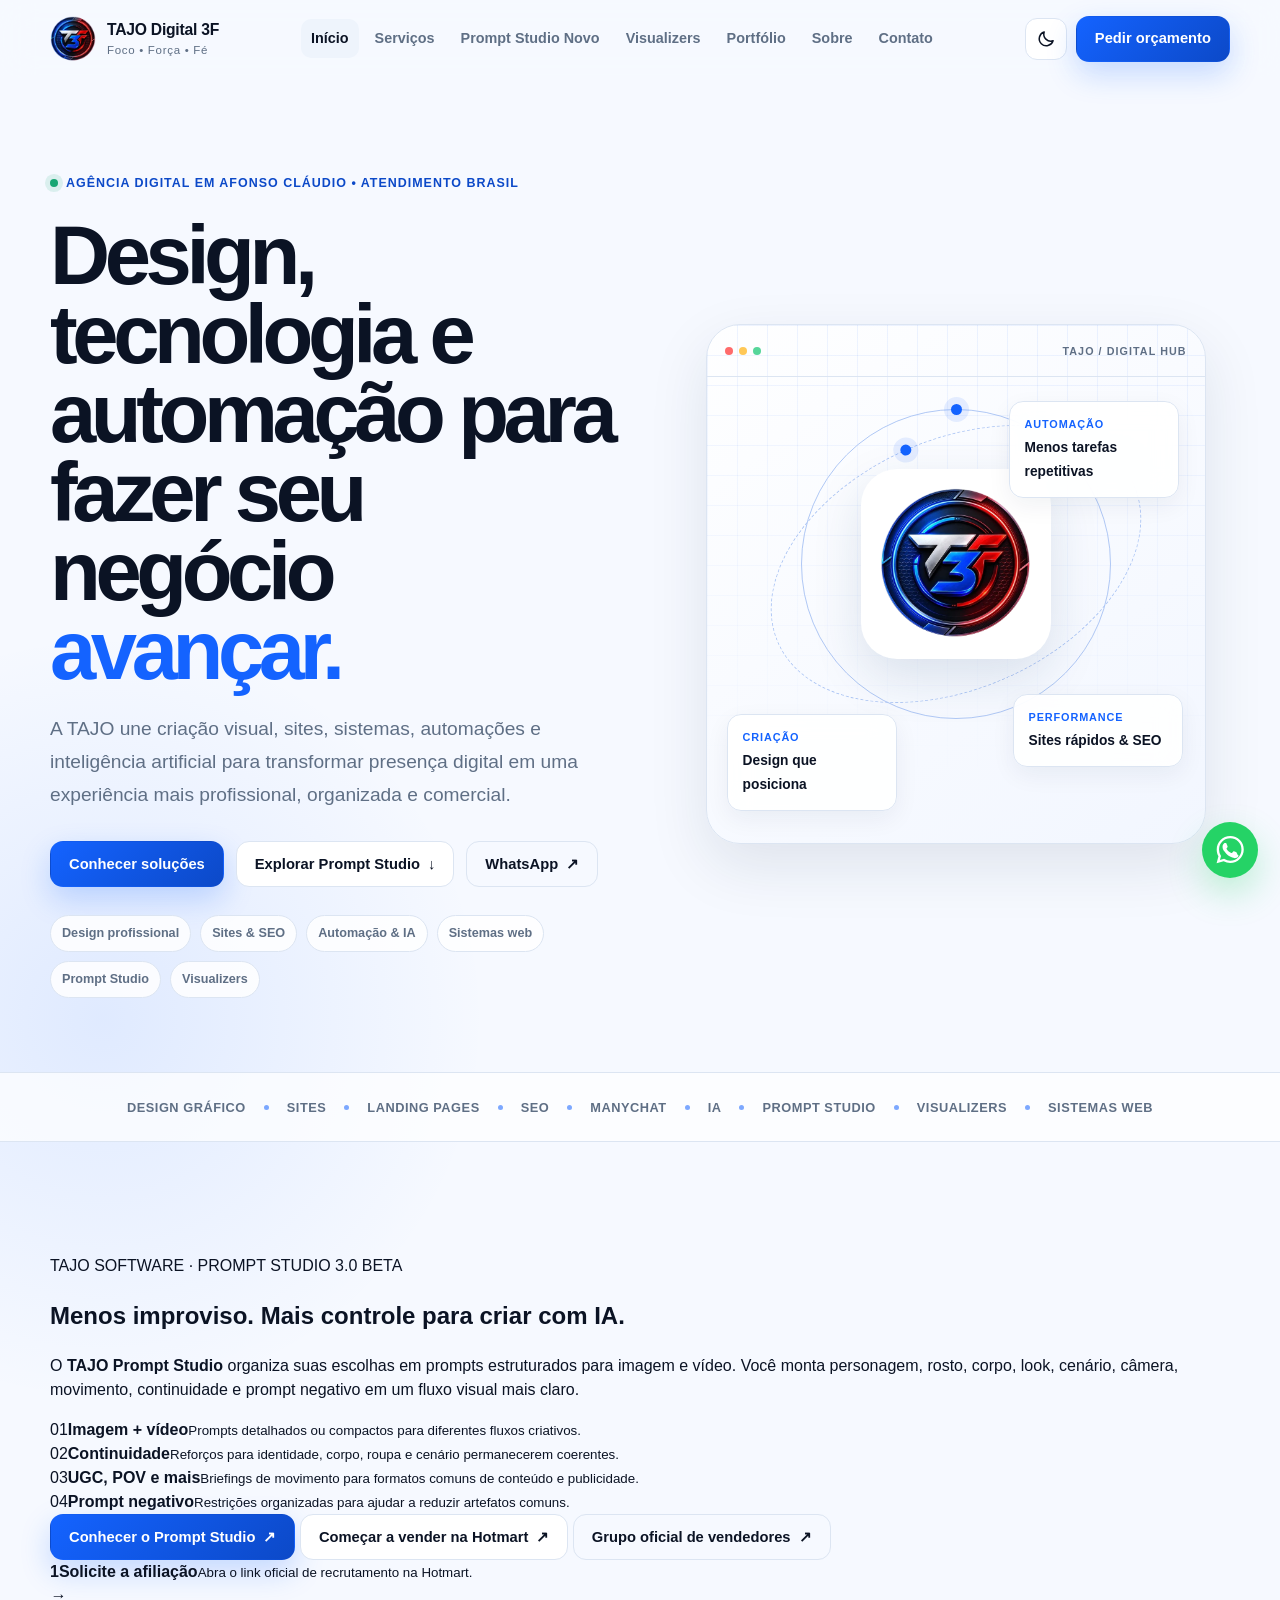
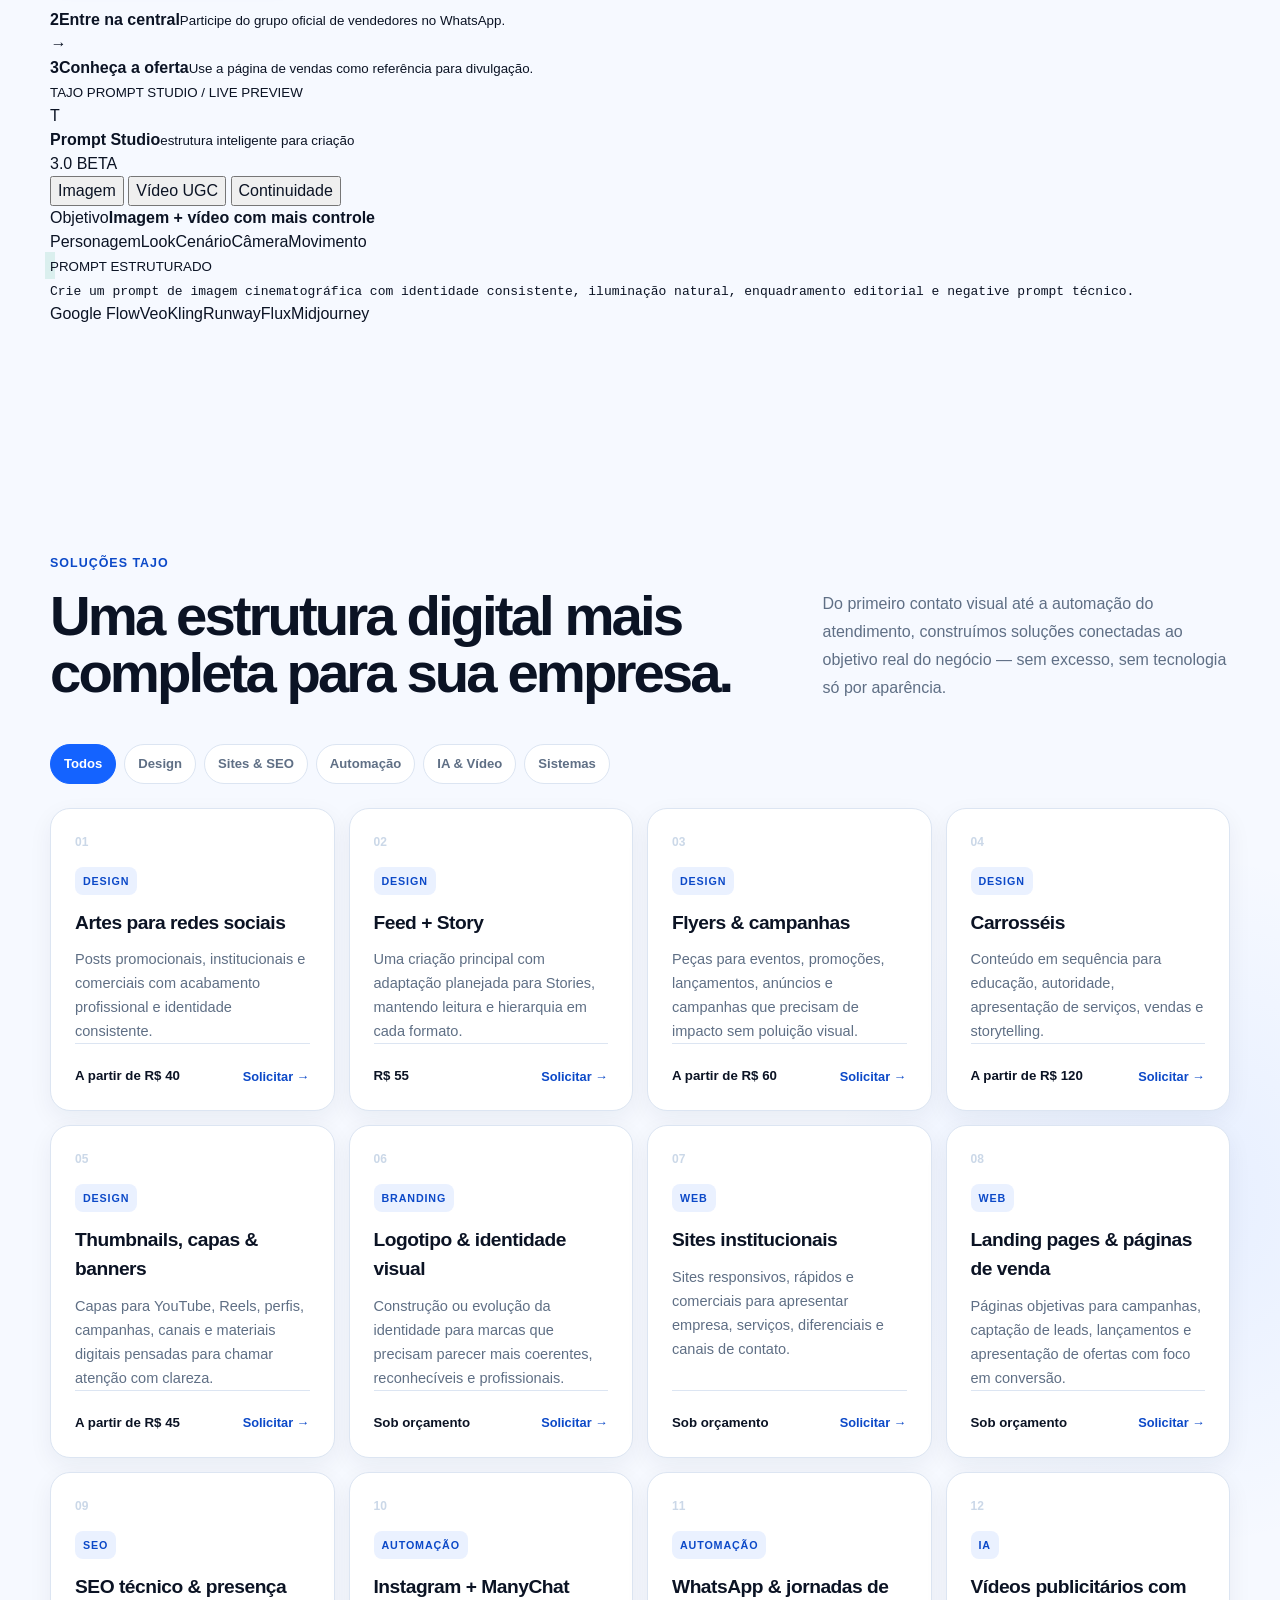
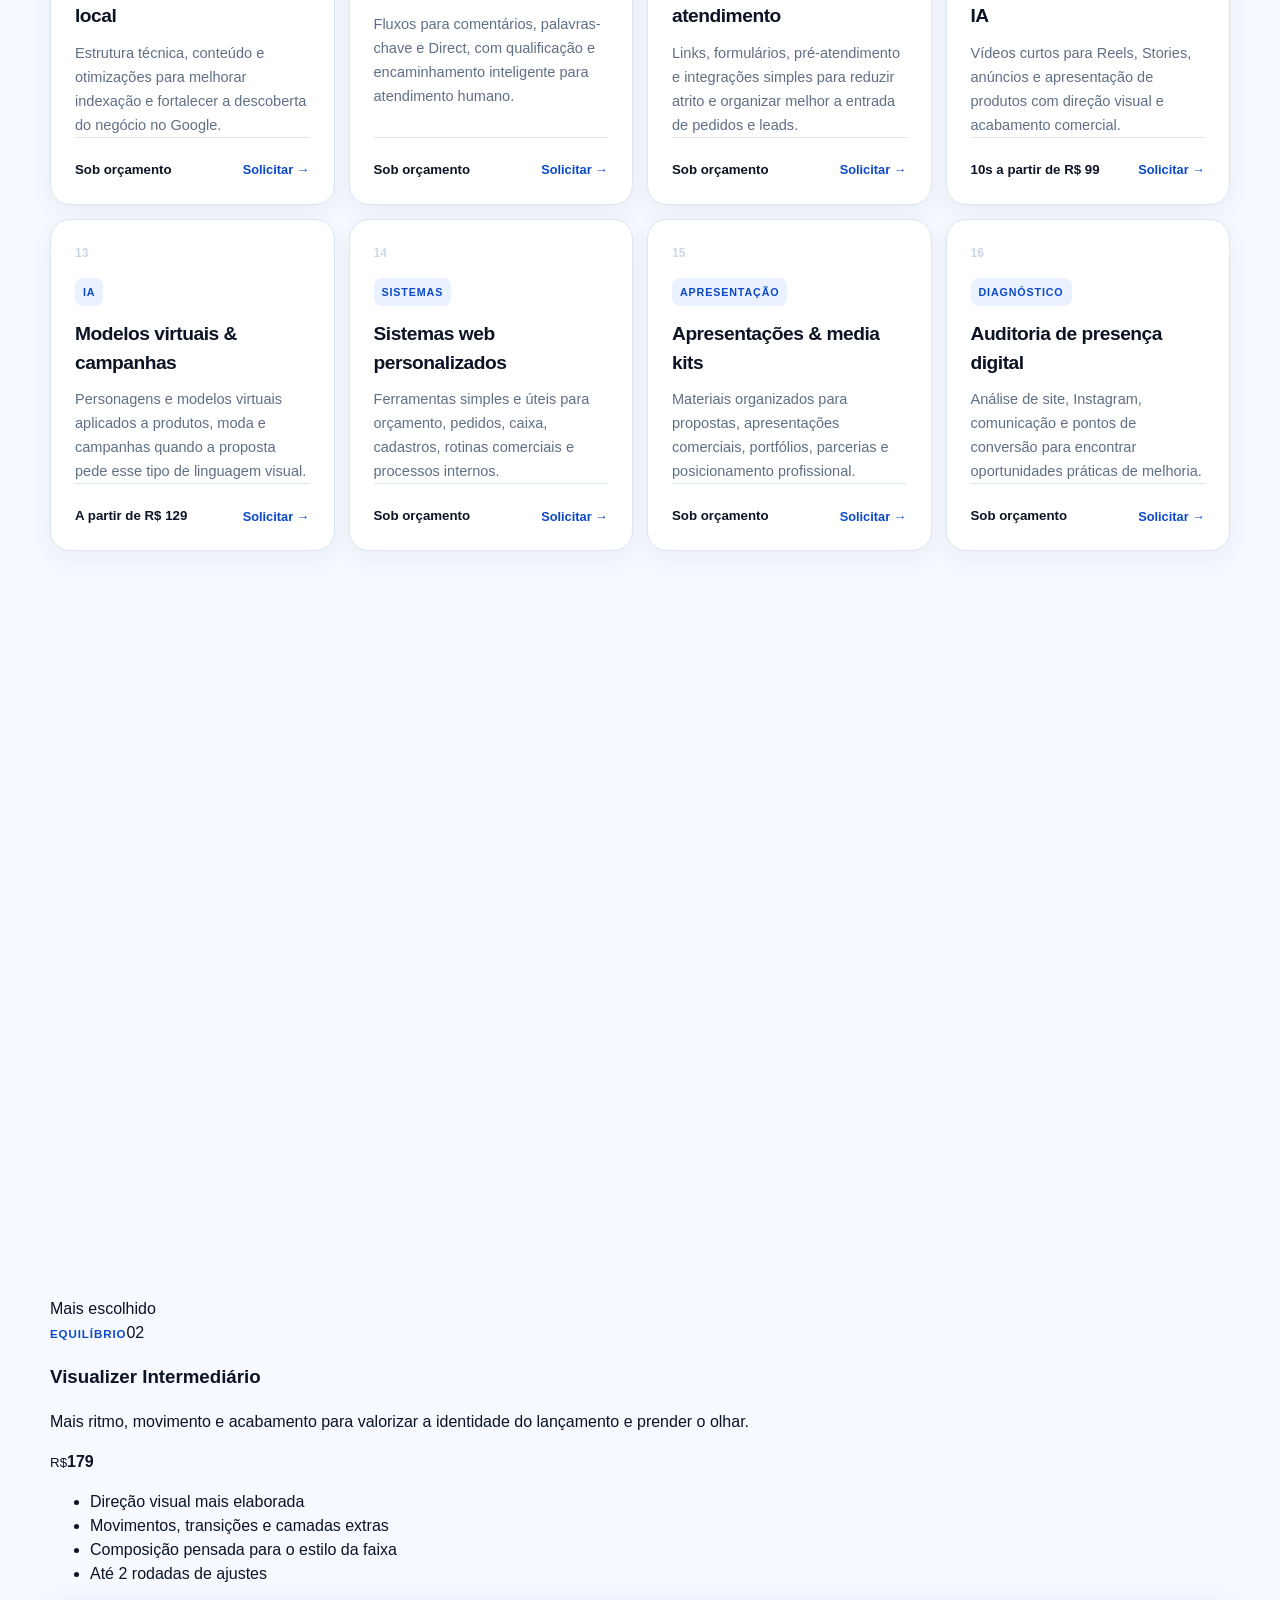
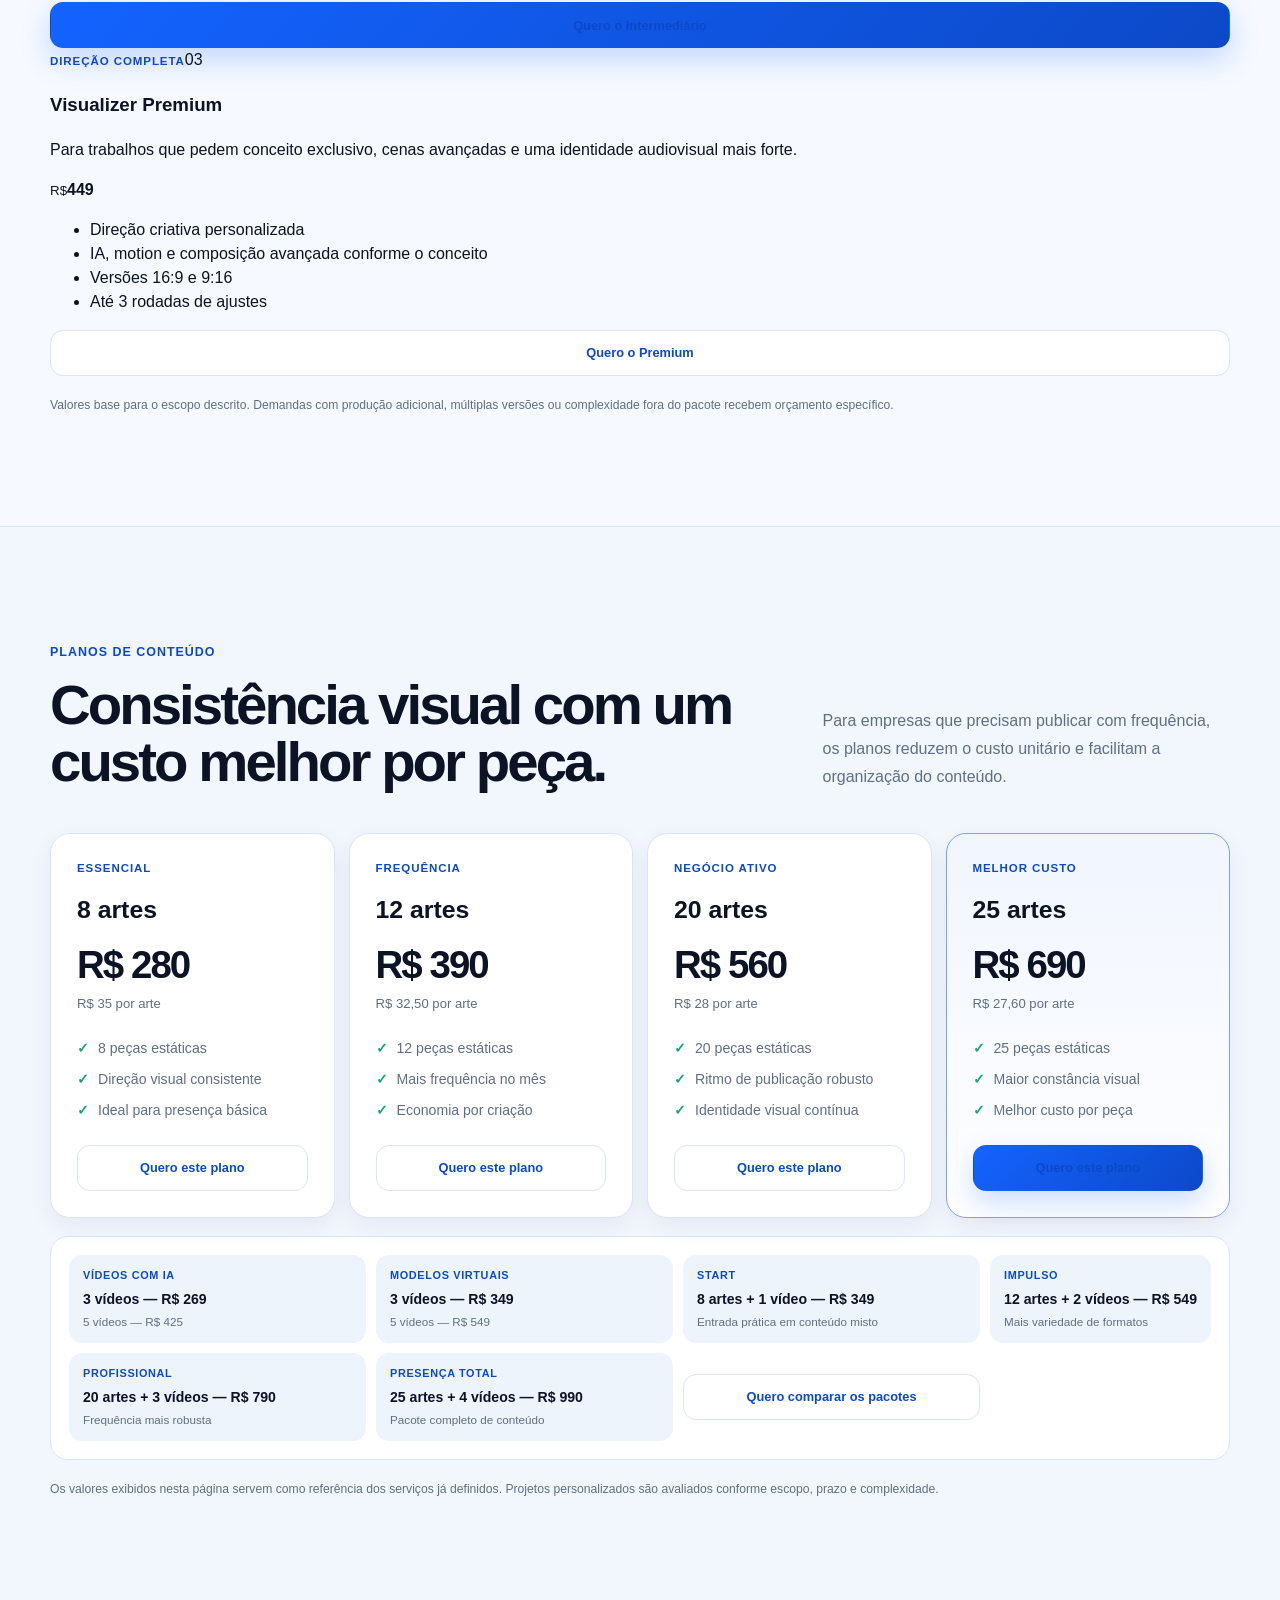
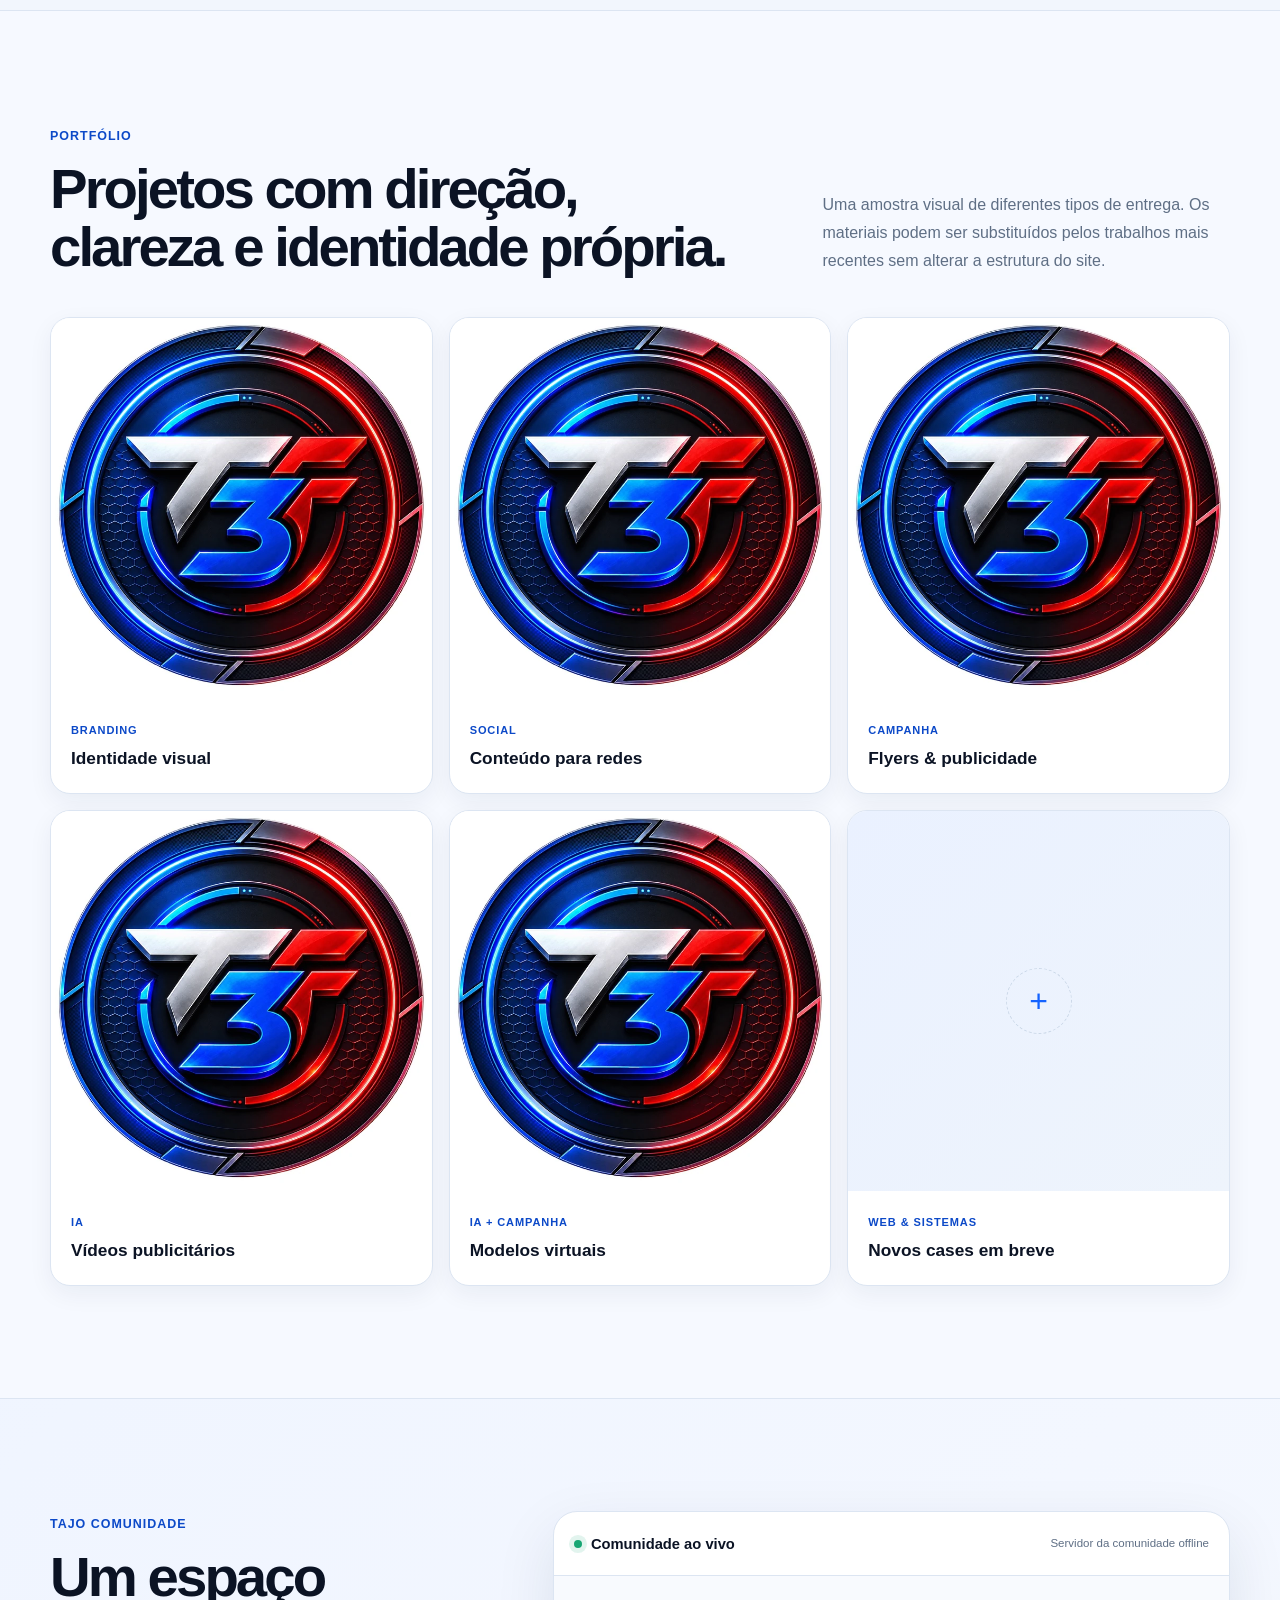
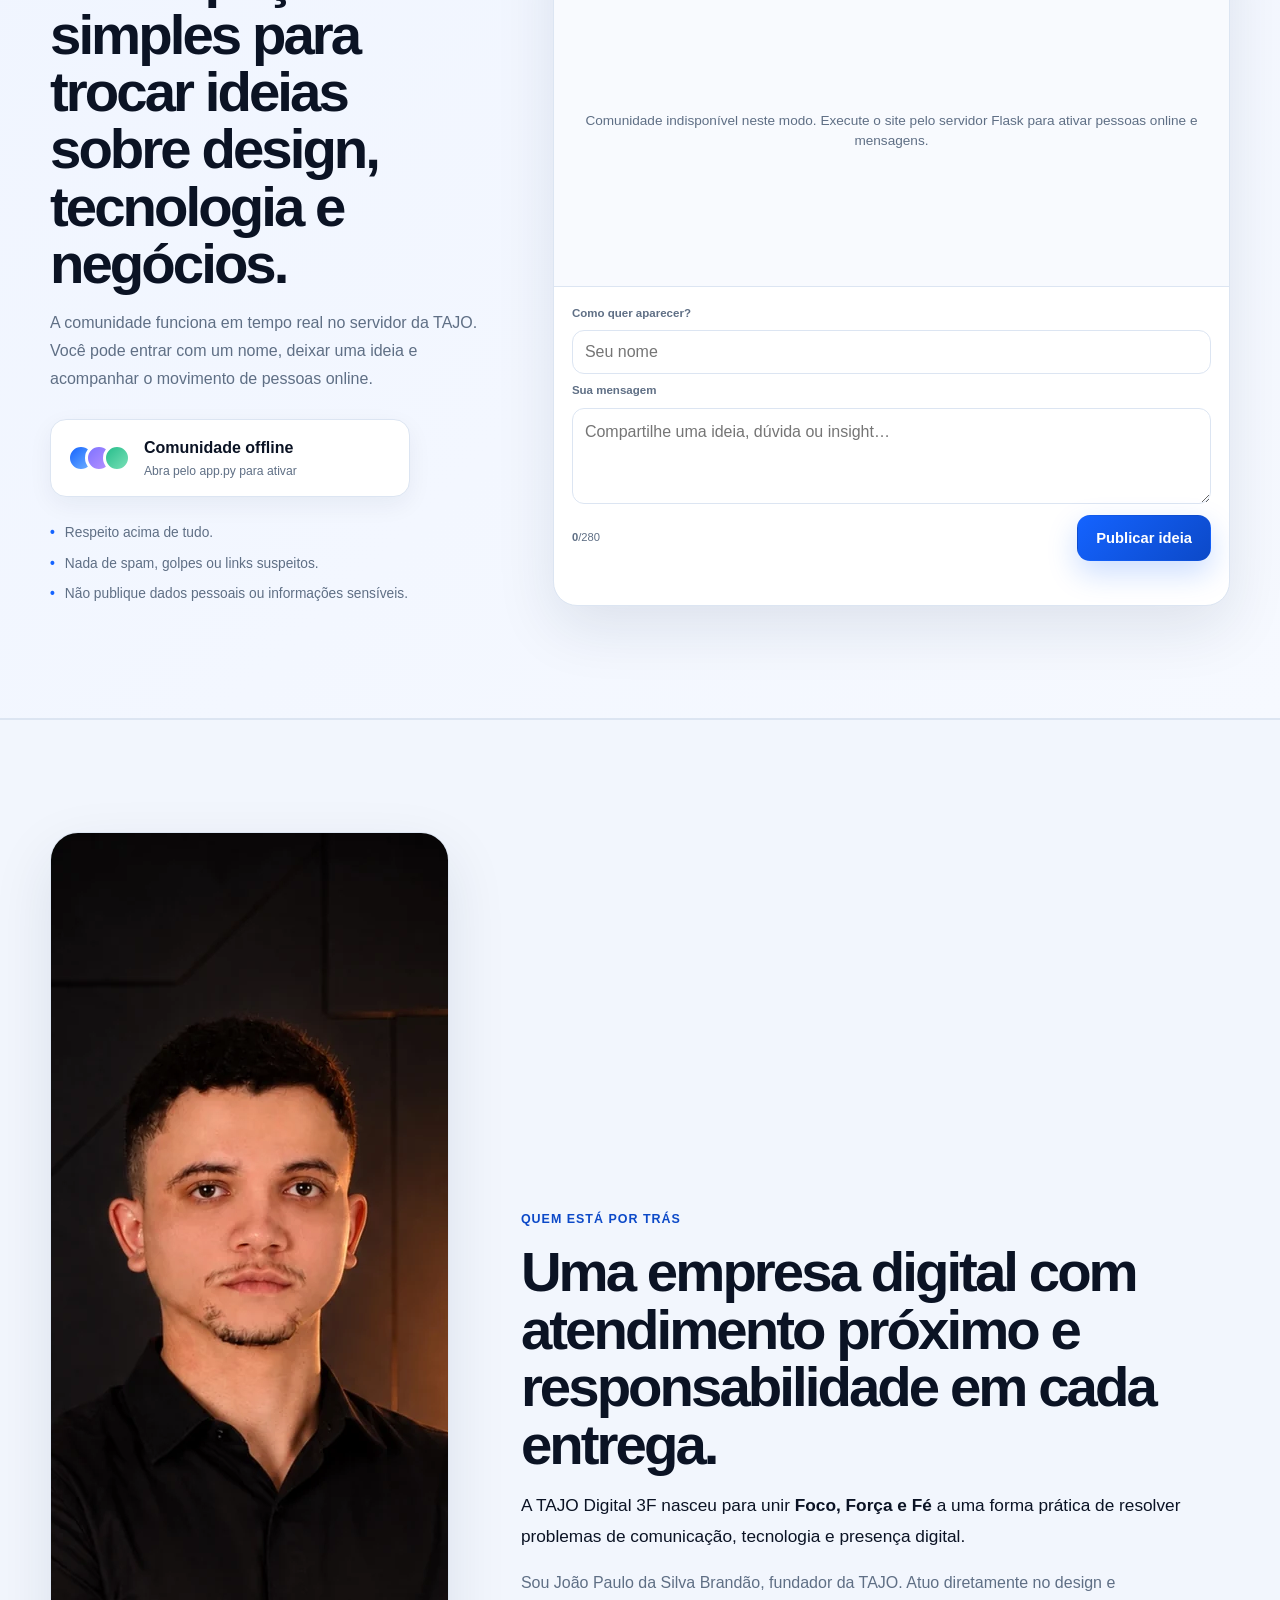
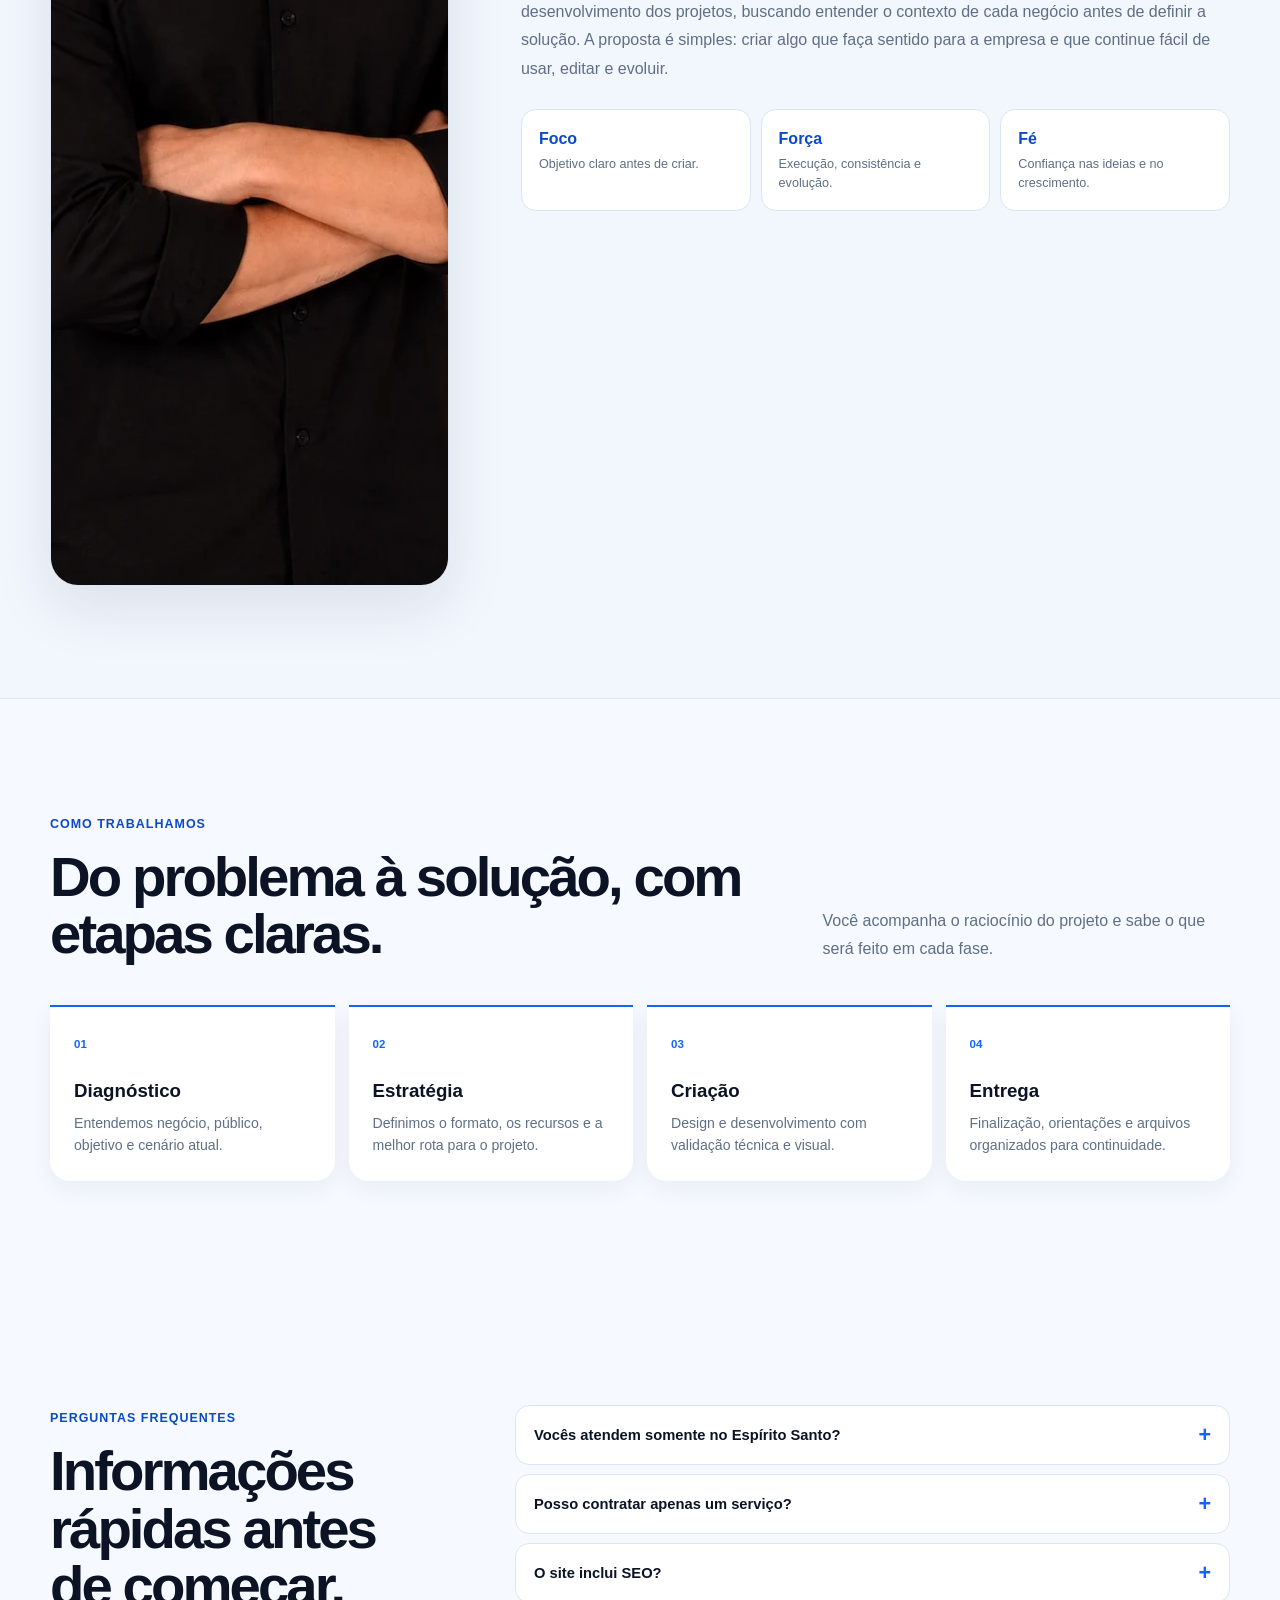
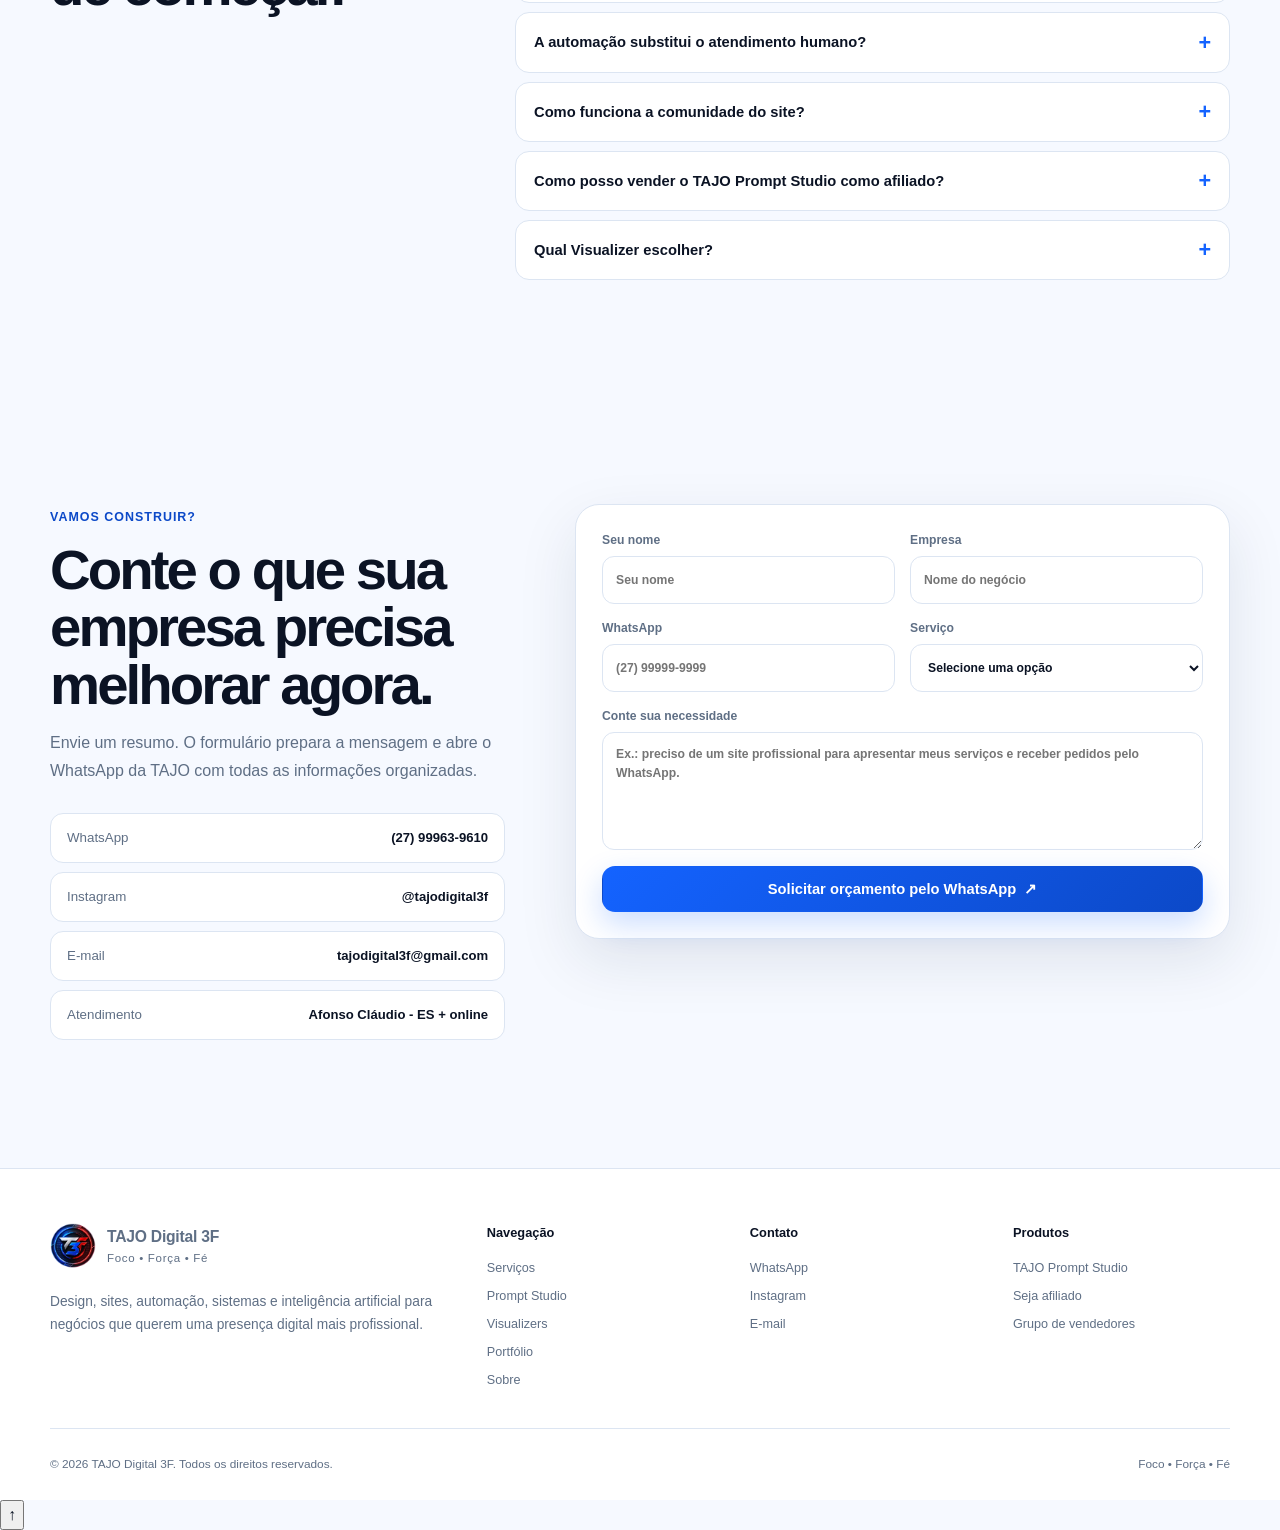
==== commit 499d0102: "Add files via upload" ====
--- a/index.html
+++ b/index.html
@@ -6,27 +6,27 @@
   <meta name="theme-color" content="#f6f9ff" id="themeColorMeta">
   <meta name="color-scheme" content="light dark">
 
-  <title>TAJO Digital 3F | Design, Sites, Automação e IA</title>
-  <meta name="description" content="TAJO Digital 3F: design profissional, sites, landing pages, SEO, automação de Instagram e WhatsApp, sistemas web e vídeos com IA. Atendimento em Afonso Cláudio - ES e em todo o Brasil.">
-  <meta name="keywords" content="TAJO Digital 3F, design Afonso Cláudio, criação de sites Espírito Santo, landing page, automação Instagram, ManyChat, sistemas web, vídeos IA, identidade visual, SEO local">
+  <title>TAJO Digital 3F | Design, Sites, IA, Prompt Studio e Visualizers</title>
+  <meta name="description" content="TAJO Digital 3F: design, sites, SEO, automação, sistemas web, vídeos com IA, visualizers e TAJO Prompt Studio. Atendimento em Afonso Cláudio - ES e em todo o Brasil.">
+  <meta name="keywords" content="TAJO Digital 3F, design Afonso Cláudio, criação de sites Espírito Santo, landing page, automação Instagram, sistemas web, vídeos IA, visualizer musical, TAJO Prompt Studio, gerador de prompts, SEO local">
   <meta name="author" content="TAJO Digital 3F">
   <meta name="robots" content="index,follow,max-image-preview:large,max-snippet:-1,max-video-preview:-1">
-  <link rel="canonical" href="http://tajodigital3f.com.br/">
+  <link rel="canonical" href="https://tajodigital3f.com.br/">
   <link rel="manifest" href="manifest.webmanifest">
   <link rel="icon" type="image/png" href="favicon.png">
 
   <meta property="og:locale" content="pt_BR">
   <meta property="og:type" content="website">
   <meta property="og:site_name" content="TAJO Digital 3F">
-  <meta property="og:title" content="TAJO Digital 3F | Design, Sites, Automação e IA">
-  <meta property="og:description" content="Soluções digitais para empresas que querem vender melhor, comunicar com clareza e ganhar presença profissional.">
-  <meta property="og:url" content="http://tajodigital3f.com.br/">
-  <meta property="og:image" content="http://tajodigital3f.com.br/logo.png">
+  <meta property="og:title" content="TAJO Digital 3F | Design, IA, Prompt Studio e Visualizers">
+  <meta property="og:description" content="Design, sites, automação, visualizers e produtos digitais para transformar ideias em presença e resultado.">
+  <meta property="og:url" content="https://tajodigital3f.com.br/">
+  <meta property="og:image" content="https://tajodigital3f.com.br/logo.png">
   <meta property="og:image:alt" content="Logomarca da TAJO Digital 3F">
   <meta name="twitter:card" content="summary_large_image">
-  <meta name="twitter:title" content="TAJO Digital 3F | Design, Sites, Automação e IA">
-  <meta name="twitter:description" content="Design, tecnologia e automação para fortalecer empresas no digital.">
-  <meta name="twitter:image" content="http://tajodigital3f.com.br/logo.png">
+  <meta name="twitter:title" content="TAJO Digital 3F | Design, IA, Prompt Studio e Visualizers">
+  <meta name="twitter:description" content="Design, tecnologia, automação, Prompt Studio e visualizers para marcas e criadores.">
+  <meta name="twitter:image" content="https://tajodigital3f.com.br/logo.png">
 
   <script>
     (function () {
@@ -41,11 +41,11 @@
   {
     "@context": "https://schema.org",
     "@type": "ProfessionalService",
-    "@id": "http://tajodigital3f.com.br/#empresa",
+    "@id": "https://tajodigital3f.com.br/#empresa",
     "name": "TAJO Digital 3F",
-    "url": "http://tajodigital3f.com.br/",
-    "logo": "http://tajodigital3f.com.br/logo.png",
-    "image": "http://tajodigital3f.com.br/logo.png",
+    "url": "https://tajodigital3f.com.br/",
+    "logo": "https://tajodigital3f.com.br/logo.png",
+    "image": "https://tajodigital3f.com.br/logo.png",
     "description": "Agência digital de Afonso Cláudio - ES especializada em design, sites, landing pages, SEO, automações, sistemas web e soluções com inteligência artificial.",
     "email": "tajodigital3f@gmail.com",
     "telephone": "+5527999639610",
@@ -71,7 +71,10 @@
       "Automação de Instagram",
       "ManyChat",
       "Sistemas web",
-      "Inteligência Artificial"
+      "Inteligência Artificial",
+      "Visualizers musicais",
+      "Engenharia de prompts",
+      "TAJO Prompt Studio"
     ]
   }
   </script>
@@ -95,8 +98,9 @@
       <nav class="nav-links" id="navLinks" aria-label="Navegação principal">
         <a href="#inicio">Início</a>
         <a href="#servicos">Serviços</a>
+        <a href="#prompt-studio" class="nav-product">Prompt Studio <span>Novo</span></a>
+        <a href="#visualizers">Visualizers</a>
         <a href="#portfolio">Portfólio</a>
-        <a href="#comunidade">Comunidade</a>
         <a href="#sobre">Sobre</a>
         <a href="#contato">Contato</a>
       </nav>
@@ -123,13 +127,16 @@
           <p class="hero-lead">A TAJO une criação visual, sites, sistemas, automações e inteligência artificial para transformar presença digital em uma experiência mais profissional, organizada e comercial.</p>
           <div class="hero-actions">
             <a class="button button-primary" href="#servicos">Conhecer soluções</a>
-            <a class="button button-secondary" href="https://wa.me/5527999639610?text=Ol%C3%A1%21%20Quero%20conversar%20sobre%20um%20projeto%20com%20a%20TAJO%20Digital%203F." target="_blank" rel="noopener noreferrer">Conversar no WhatsApp <span aria-hidden="true">↗</span></a>
+            <a class="button button-secondary button-product" href="#prompt-studio">Explorar Prompt Studio <span aria-hidden="true">↓</span></a>
+            <a class="button button-quiet" href="https://wa.me/5527999639610?text=Ol%C3%A1%21%20Quero%20conversar%20sobre%20um%20projeto%20com%20a%20TAJO%20Digital%203F." target="_blank" rel="noopener noreferrer">WhatsApp <span aria-hidden="true">↗</span></a>
           </div>
           <div class="hero-proof" aria-label="Principais áreas de atuação">
             <span>Design profissional</span>
             <span>Sites & SEO</span>
             <span>Automação & IA</span>
             <span>Sistemas web</span>
+            <span>Prompt Studio</span>
+            <span>Visualizers</span>
           </div>
         </div>
 
@@ -151,7 +158,68 @@
 
     <section class="service-strip" aria-label="Áreas de atuação">
       <div class="container strip-items">
-        <span>Design gráfico</span><i></i><span>Sites</span><i></i><span>Landing pages</span><i></i><span>SEO</span><i></i><span>ManyChat</span><i></i><span>IA</span><i></i><span>Sistemas web</span>
+        <span>Design gráfico</span><i></i><span>Sites</span><i></i><span>Landing pages</span><i></i><span>SEO</span><i></i><span>ManyChat</span><i></i><span>IA</span><i></i><span>Prompt Studio</span><i></i><span>Visualizers</span><i></i><span>Sistemas web</span>
+      </div>
+    </section>
+
+
+    <section class="section prompt-studio-section" id="prompt-studio">
+      <div class="container">
+        <div class="product-shell spotlight-card">
+          <div class="product-copy reveal">
+            <div class="product-kicker"><span class="product-pulse"></span> TAJO SOFTWARE · PROMPT STUDIO 3.0 BETA</div>
+            <h2>Menos improviso. Mais controle para criar com IA.</h2>
+            <p class="product-lead">O <strong>TAJO Prompt Studio</strong> organiza suas escolhas em prompts estruturados para imagem e vídeo. Você monta personagem, rosto, corpo, look, cenário, câmera, movimento, continuidade e prompt negativo em um fluxo visual mais claro.</p>
+
+            <div class="product-feature-grid" aria-label="Principais recursos do TAJO Prompt Studio">
+              <div><span>01</span><strong>Imagem + vídeo</strong><small>Prompts detalhados ou compactos para diferentes fluxos criativos.</small></div>
+              <div><span>02</span><strong>Continuidade</strong><small>Reforços para identidade, corpo, roupa e cenário permanecerem coerentes.</small></div>
+              <div><span>03</span><strong>UGC, POV e mais</strong><small>Briefings de movimento para formatos comuns de conteúdo e publicidade.</small></div>
+              <div><span>04</span><strong>Prompt negativo</strong><small>Restrições organizadas para ajudar a reduzir artefatos comuns.</small></div>
+            </div>
+
+            <div class="product-actions">
+              <a class="button button-primary button-lg" href="https://tajopromptstudio.vercel.app/" target="_blank" rel="noopener noreferrer">Conhecer o Prompt Studio <span aria-hidden="true">↗</span></a>
+              <a class="button button-secondary button-lg" href="https://affiliate.hotmart.com/affiliate-recruiting/view/3363T107484199" target="_blank" rel="noopener noreferrer">Começar a vender na Hotmart <span aria-hidden="true">↗</span></a>
+              <a class="button button-whatsapp button-lg" href="https://chat.whatsapp.com/L1pNnZviFMaJixYO1tDHlQ?s=cl&amp;p=i&amp;mlu=4&amp;ilr=4" target="_blank" rel="noopener noreferrer">Grupo oficial de vendedores <span aria-hidden="true">↗</span></a>
+            </div>
+
+            <div class="affiliate-route" aria-label="Fluxo para novos afiliados">
+              <div><b>1</b><span><strong>Solicite a afiliação</strong><small>Abra o link oficial de recrutamento na Hotmart.</small></span></div>
+              <i aria-hidden="true">→</i>
+              <div><b>2</b><span><strong>Entre na central</strong><small>Participe do grupo oficial de vendedores no WhatsApp.</small></span></div>
+              <i aria-hidden="true">→</i>
+              <div><b>3</b><span><strong>Conheça a oferta</strong><small>Use a página de vendas como referência para divulgação.</small></span></div>
+            </div>
+          </div>
+
+          <div class="prompt-demo reveal" aria-label="Prévia visual do TAJO Prompt Studio">
+            <div class="demo-topbar">
+              <span></span><span></span><span></span>
+              <small>TAJO PROMPT STUDIO / LIVE PREVIEW</small>
+            </div>
+            <div class="demo-brandline">
+              <div class="demo-mark">T</div>
+              <div><strong>Prompt Studio</strong><small>estrutura inteligente para criação</small></div>
+              <span class="beta-badge">3.0 BETA</span>
+            </div>
+            <div class="demo-tabs" role="tablist" aria-label="Exemplos de prompt">
+              <button type="button" role="tab" class="prompt-tab active" data-prompt-tab data-example="Crie um prompt de imagem cinematográfica com identidade consistente, iluminação natural, enquadramento editorial e negative prompt técnico." aria-selected="true">Imagem</button>
+              <button type="button" role="tab" class="prompt-tab" data-prompt-tab data-example="Transforme a referência em um vídeo UGC natural, com câmera estável, fala em PT-BR, movimentos faciais coerentes e continuidade do cenário." aria-selected="false">Vídeo UGC</button>
+              <button type="button" role="tab" class="prompt-tab" data-prompt-tab data-example="Preserve rosto, proporções, roupa e composição entre cenas. Evite mudanças de identidade, anatomia inconsistente e objetos extras." aria-selected="false">Continuidade</button>
+            </div>
+            <div class="demo-builder">
+              <div class="demo-field"><span>Objetivo</span><strong>Imagem + vídeo com mais controle</strong></div>
+              <div class="demo-chip-row"><span>Personagem</span><span>Look</span><span>Cenário</span><span>Câmera</span><span>Movimento</span></div>
+              <div class="demo-output">
+                <div><span class="status-dot"></span><small>PROMPT ESTRUTURADO</small></div>
+                <code id="promptDemoOutput">Crie um prompt de imagem cinematográfica com identidade consistente, iluminação natural, enquadramento editorial e negative prompt técnico.</code>
+                <span class="typing-caret" aria-hidden="true"></span>
+              </div>
+            </div>
+            <div class="demo-footer"><span>Google Flow</span><span>Veo</span><span>Kling</span><span>Runway</span><span>Flux</span><span>Midjourney</span></div>
+          </div>
+        </div>
       </div>
     </section>
 
@@ -272,6 +340,50 @@
             <div class="service-footer"><strong>Sob orçamento</strong><a href="#contato" class="service-link" data-service="Auditoria de presença digital">Solicitar →</a></div>
           </article>
         </div>
+      </div>
+    </section>
+
+
+    <section class="section visualizer-section" id="visualizers">
+      <div class="container">
+        <div class="section-heading reveal">
+          <div>
+            <span class="eyebrow">Visualizers TAJO</span>
+            <h2>Seu lançamento precisa parecer um lançamento.</h2>
+          </div>
+          <p>Três níveis claros para artistas que querem transformar a música em presença visual. O plano intermediário concentra o melhor equilíbrio entre impacto e investimento; o Premium entrega uma direção mais completa.</p>
+        </div>
+
+        <div class="visualizer-grid">
+          <article class="visualizer-card spotlight-card reveal">
+            <div class="visualizer-top"><span class="plan-kicker">Entrada</span><span class="visualizer-level">01</span></div>
+            <h3>Visualizer Simples</h3>
+            <p class="visualizer-desc">Para singles que precisam de uma presença visual limpa e profissional sem exagero de efeitos.</p>
+            <div class="visualizer-price"><small>R$</small><strong>89</strong></div>
+            <ul><li>1 conceito visual</li><li>Animação ou loop com movimento leve</li><li>Tratamento visual e sincronização básica</li><li>1 rodada de ajustes</li></ul>
+            <a href="#contato" class="button button-secondary button-full service-link" data-service="Visualizer Simples - R$ 89">Quero o Simples</a>
+          </article>
+
+          <article class="visualizer-card visualizer-featured spotlight-card reveal">
+            <div class="popular-chip">Mais escolhido</div>
+            <div class="visualizer-top"><span class="plan-kicker">Equilíbrio</span><span class="visualizer-level">02</span></div>
+            <h3>Visualizer Intermediário</h3>
+            <p class="visualizer-desc">Mais ritmo, movimento e acabamento para valorizar a identidade do lançamento e prender o olhar.</p>
+            <div class="visualizer-price"><small>R$</small><strong>179</strong></div>
+            <ul><li>Direção visual mais elaborada</li><li>Movimentos, transições e camadas extras</li><li>Composição pensada para o estilo da faixa</li><li>Até 2 rodadas de ajustes</li></ul>
+            <a href="#contato" class="button button-primary button-full service-link" data-service="Visualizer Intermediário - R$ 179">Quero o Intermediário</a>
+          </article>
+
+          <article class="visualizer-card spotlight-card reveal">
+            <div class="visualizer-top"><span class="plan-kicker">Direção completa</span><span class="visualizer-level">03</span></div>
+            <h3>Visualizer Premium</h3>
+            <p class="visualizer-desc">Para trabalhos que pedem conceito exclusivo, cenas avançadas e uma identidade audiovisual mais forte.</p>
+            <div class="visualizer-price"><small>R$</small><strong>449</strong></div>
+            <ul><li>Direção criativa personalizada</li><li>IA, motion e composição avançada conforme o conceito</li><li>Versões 16:9 e 9:16</li><li>Até 3 rodadas de ajustes</li></ul>
+            <a href="#contato" class="button button-secondary button-full service-link" data-service="Visualizer Premium - R$ 449">Quero o Premium</a>
+          </article>
+        </div>
+        <p class="fine-print reveal visualizer-note">Valores base para o escopo descrito. Demandas com produção adicional, múltiplas versões ou complexidade fora do pacote recebem orçamento específico.</p>
       </div>
     </section>
 
@@ -395,6 +507,8 @@
           <details><summary>O site inclui SEO?</summary><p>Os projetos web recebem uma base técnica de SEO, estrutura semântica, metadados, responsividade e otimização de performance. Estratégias contínuas de conteúdo e SEO podem ser contratadas separadamente.</p></details>
           <details><summary>A automação substitui o atendimento humano?</summary><p>Não. A automação é usada para organizar o começo da conversa, responder rotinas e encaminhar pessoas. O atendimento humano continua sendo importante quando a situação exige análise ou negociação.</p></details>
           <details><summary>Como funciona a comunidade do site?</summary><p>Quando o site está publicado com o backend Flask ativo, o servidor registra sessões online temporárias e salva as mensagens da comunidade em SQLite. Ao abrir apenas o HTML localmente, essa área informa que o servidor está indisponível.</p></details>
+          <details><summary>Como posso vender o TAJO Prompt Studio como afiliado?</summary><p>Use o botão de afiliação desta página para acessar o recrutamento oficial na Hotmart. Depois, entre no grupo oficial de vendedores no WhatsApp para acompanhar os materiais e a comunicação da operação.</p></details>
+          <details><summary>Qual Visualizer escolher?</summary><p>O Simples atende lançamentos que pedem uma presença visual mais direta; o Intermediário é a opção de melhor equilíbrio para quem quer mais impacto; e o Premium é indicado quando o projeto exige direção criativa e composição mais avançadas.</p></details>
         </div>
       </div>
     </section>
@@ -421,7 +535,7 @@
             <label>Serviço
               <select name="servico" id="serviceSelect" required>
                 <option value="">Selecione uma opção</option>
-                <option>Artes para redes sociais</option><option>Feed + Story</option><option>Flyer / campanha</option><option>Carrossel</option><option>Thumbnail / capa / banner</option><option>Logotipo e identidade visual</option><option>Site institucional</option><option>Landing page / página de venda</option><option>SEO técnico / SEO local</option><option>Automação de Instagram com ManyChat</option><option>Automação / fluxo para WhatsApp</option><option>Vídeo publicitário com IA</option><option>Modelo virtual / campanha com IA</option><option>Sistema web personalizado</option><option>Apresentação / media kit</option><option>Auditoria de presença digital</option><option>Plano de conteúdo</option><option>Outro</option>
+                <option>Artes para redes sociais</option><option>Feed + Story</option><option>Flyer / campanha</option><option>Carrossel</option><option>Thumbnail / capa / banner</option><option>Logotipo e identidade visual</option><option>Site institucional</option><option>Landing page / página de venda</option><option>SEO técnico / SEO local</option><option>Automação de Instagram com ManyChat</option><option>Automação / fluxo para WhatsApp</option><option>Vídeo publicitário com IA</option><option>Visualizer Simples - R$ 89</option><option>Visualizer Intermediário - R$ 179</option><option>Visualizer Premium - R$ 449</option><option>Modelo virtual / campanha com IA</option><option>Sistema web personalizado</option><option>Apresentação / media kit</option><option>Auditoria de presença digital</option><option>Plano de conteúdo</option><option>Outro</option>
               </select>
             </label>
             <label class="full-field">Conte sua necessidade<textarea name="mensagem" rows="5" placeholder="Ex.: preciso de um site profissional para apresentar meus serviços e receber pedidos pelo WhatsApp."></textarea></label>
@@ -438,18 +552,20 @@
         <a class="brand" href="#inicio"><img src="logo.webp" width="48" height="48" alt=""><span class="brand-copy"><strong>TAJO Digital 3F</strong><small>Foco • Força • Fé</small></span></a>
         <p>Design, sites, automação, sistemas e inteligência artificial para negócios que querem uma presença digital mais profissional.</p>
       </div>
-      <div><h3>Navegação</h3><a href="#servicos">Serviços</a><a href="#portfolio">Portfólio</a><a href="#comunidade">Comunidade</a><a href="#sobre">Sobre</a></div>
+      <div><h3>Navegação</h3><a href="#servicos">Serviços</a><a href="#prompt-studio">Prompt Studio</a><a href="#visualizers">Visualizers</a><a href="#portfolio">Portfólio</a><a href="#sobre">Sobre</a></div>
       <div><h3>Contato</h3><a href="https://wa.me/5527999639610" target="_blank" rel="noopener noreferrer">WhatsApp</a><a href="https://instagram.com/tajodigital3f" target="_blank" rel="noopener noreferrer">Instagram</a><a href="mailto:tajodigital3f@gmail.com">E-mail</a></div>
-      <div><h3>Domínio</h3><a href="http://tajodigital3f.com.br/">tajodigital3f.com.br</a><span>Afonso Cláudio - ES</span><span>Atendimento online</span></div>
+      <div><h3>Produtos</h3><a href="https://tajopromptstudio.vercel.app/" target="_blank" rel="noopener noreferrer">TAJO Prompt Studio</a><a href="https://affiliate.hotmart.com/affiliate-recruiting/view/3363T107484199" target="_blank" rel="noopener noreferrer">Seja afiliado</a><a href="https://chat.whatsapp.com/L1pNnZviFMaJixYO1tDHlQ?s=cl&amp;p=i&amp;mlu=4&amp;ilr=4" target="_blank" rel="noopener noreferrer">Grupo de vendedores</a></div>
     </div>
     <div class="container footer-bottom"><span>© <span id="currentYear">2026</span> TAJO Digital 3F. Todos os direitos reservados.</span><span>Foco • Força • Fé</span></div>
   </footer>
 
+  <button class="back-to-top" id="backToTop" type="button" aria-label="Voltar ao topo" title="Voltar ao topo">↑</button>
+
   <a class="whatsapp-float" aria-label="Falar com a TAJO no WhatsApp" href="https://wa.me/5527999639610?text=Ol%C3%A1%21%20Vim%20pelo%20site%20da%20TAJO%20Digital%203F." target="_blank" rel="noopener noreferrer">
     <svg viewBox="0 0 24 24" aria-hidden="true"><path d="M20.5 3.5A11.7 11.7 0 0 0 12.2 0C5.8 0 .6 5.2.6 11.6c0 2 .5 4 1.5 5.8L.5 23.3l6-1.6a11.6 11.6 0 0 0 5.7 1.5c6.4 0 11.6-5.2 11.6-11.6 0-3.1-1.2-6-3.3-8.1Zm-8.3 17.7a9.6 9.6 0 0 1-4.9-1.4l-.4-.2-3.5.9.9-3.4-.2-.4a9.5 9.5 0 0 1-1.5-5.1A9.6 9.6 0 0 1 12.2 2c2.6 0 5 1 6.8 2.8a9.5 9.5 0 0 1 2.8 6.8 9.6 9.6 0 0 1-9.6 9.6Zm5.3-7.2c-.3-.1-1.7-.8-2-.9-.3-.1-.5-.1-.7.2-.2.3-.8.9-1 1.1-.2.2-.4.2-.7.1-1.7-.8-2.8-1.5-4-3.4-.3-.5.3-.5.8-1.7.1-.2 0-.4 0-.6l-.9-2.2c-.2-.5-.5-.5-.7-.5h-.6c-.2 0-.6.1-.9.4-.3.3-1.2 1.2-1.2 2.9 0 1.7 1.2 3.3 1.4 3.5.1.2 2.4 3.7 5.9 5.2 2.2.9 3.1 1 4.2.8.7-.1 1.7-.7 1.9-1.3.2-.6.2-1.2.2-1.3-.1-.1-.4-.2-.7-.3Z"></path></svg>
   </a>
 
-  <noscript><div class="noscript">Para usar menu interativo, tema e comunidade, ative o JavaScript no navegador.</div></noscript>
+  <noscript><div class="noscript">Para usar menu interativo, tema, demonstração do Prompt Studio e comunidade, ative o JavaScript no navegador.</div></noscript>
   <script src="script.js" defer></script>
 </body>
 </html>
